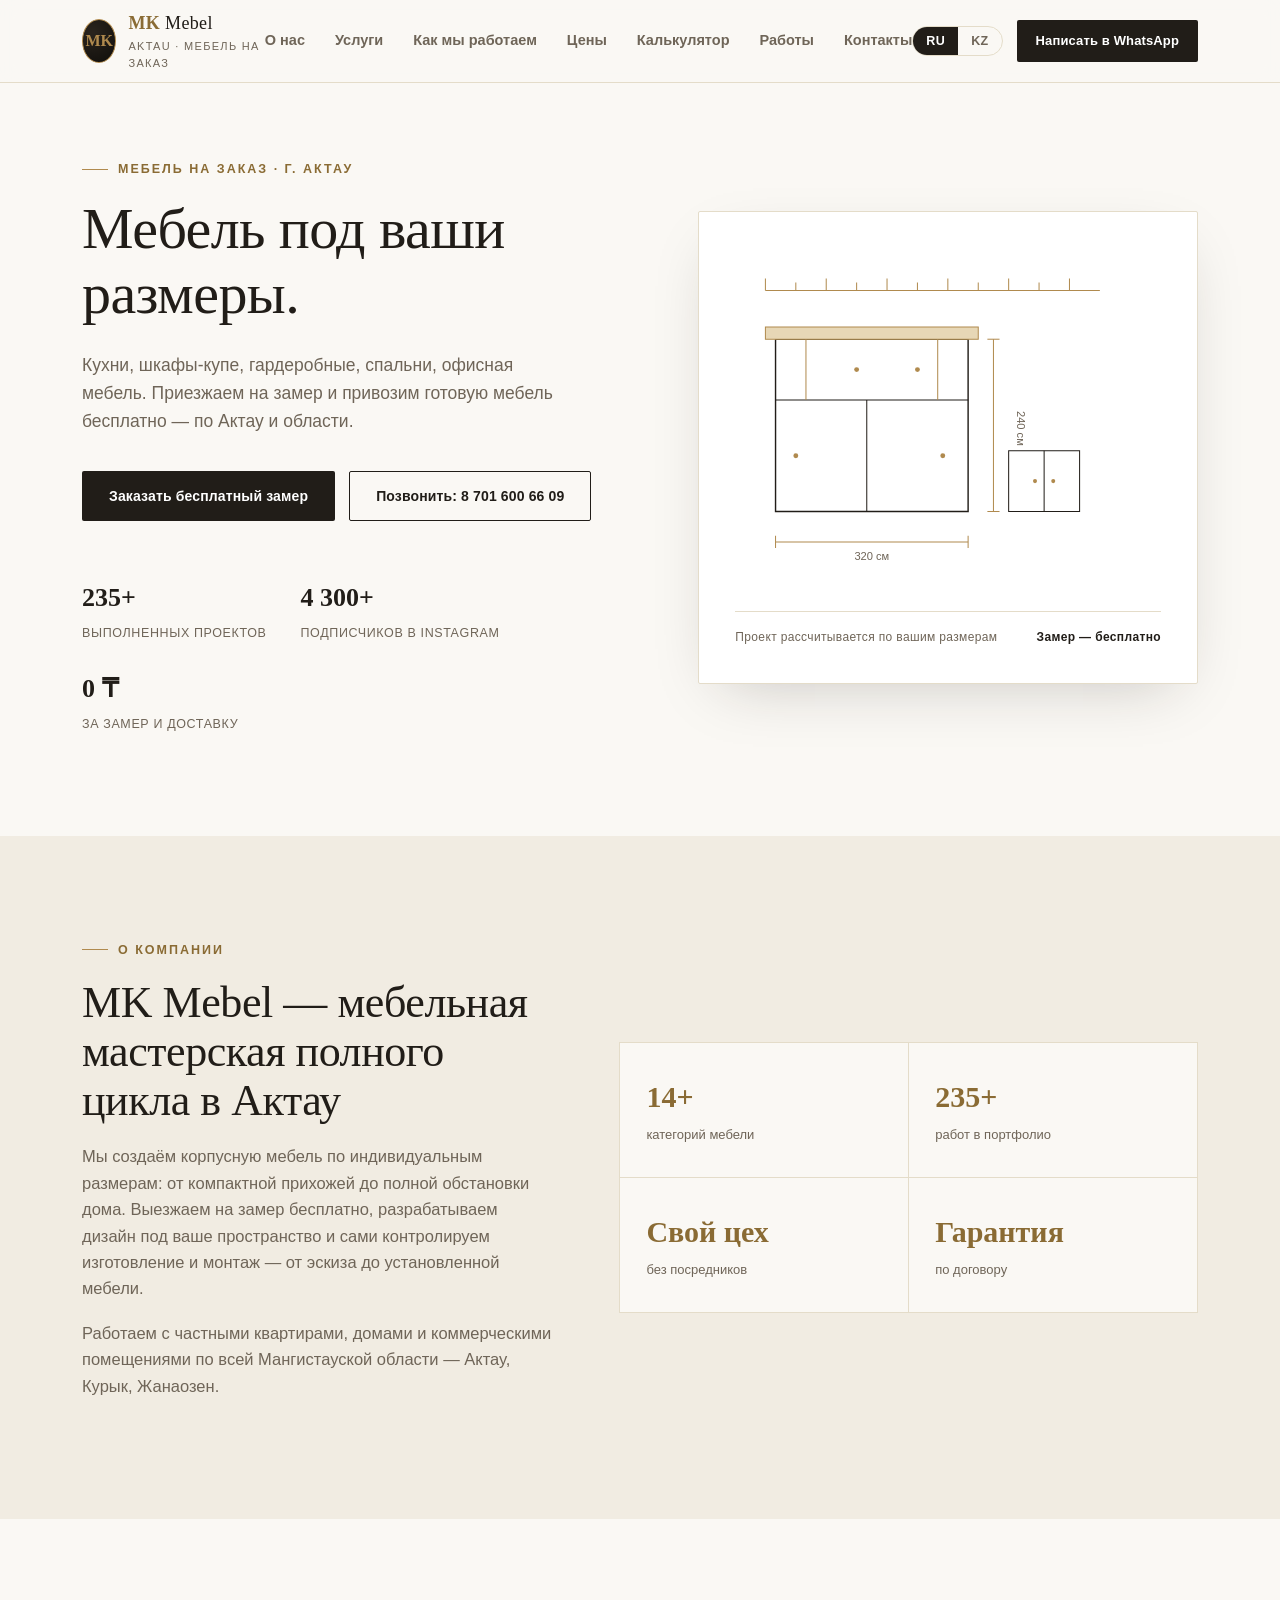
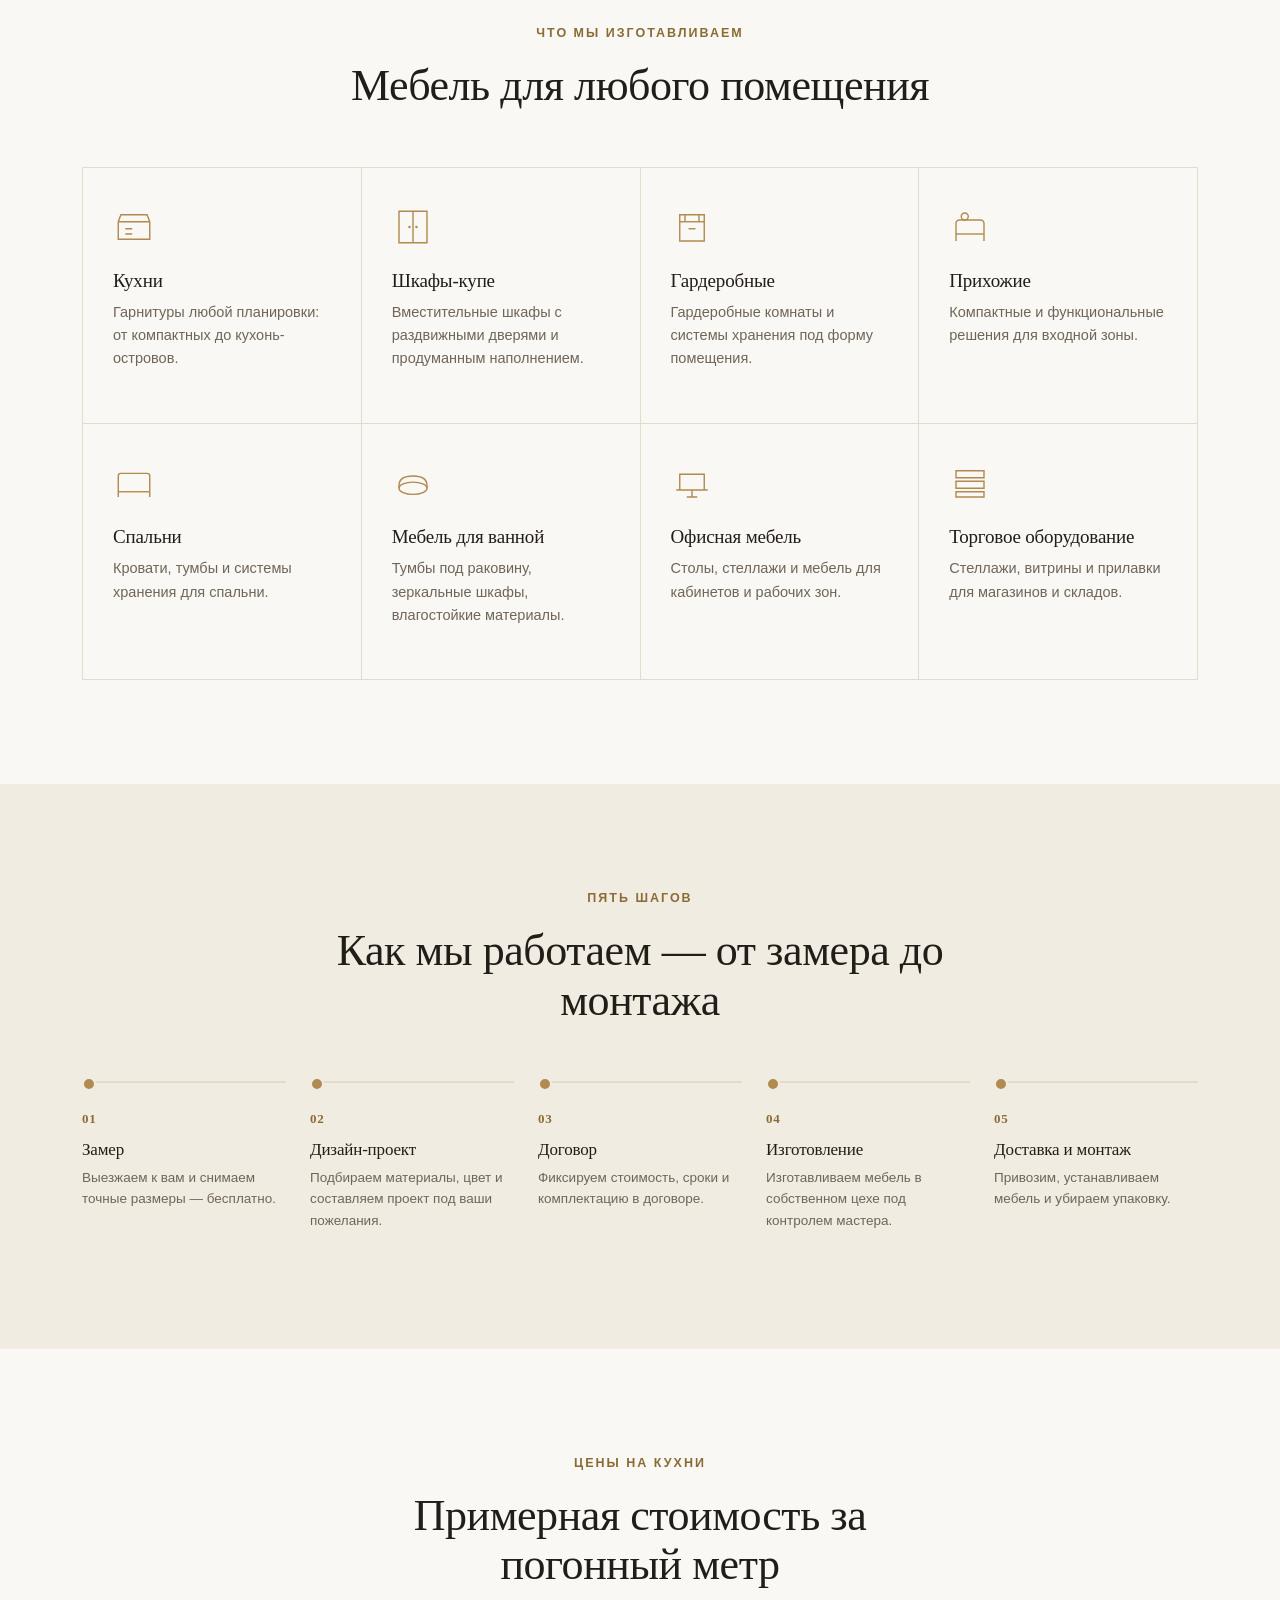
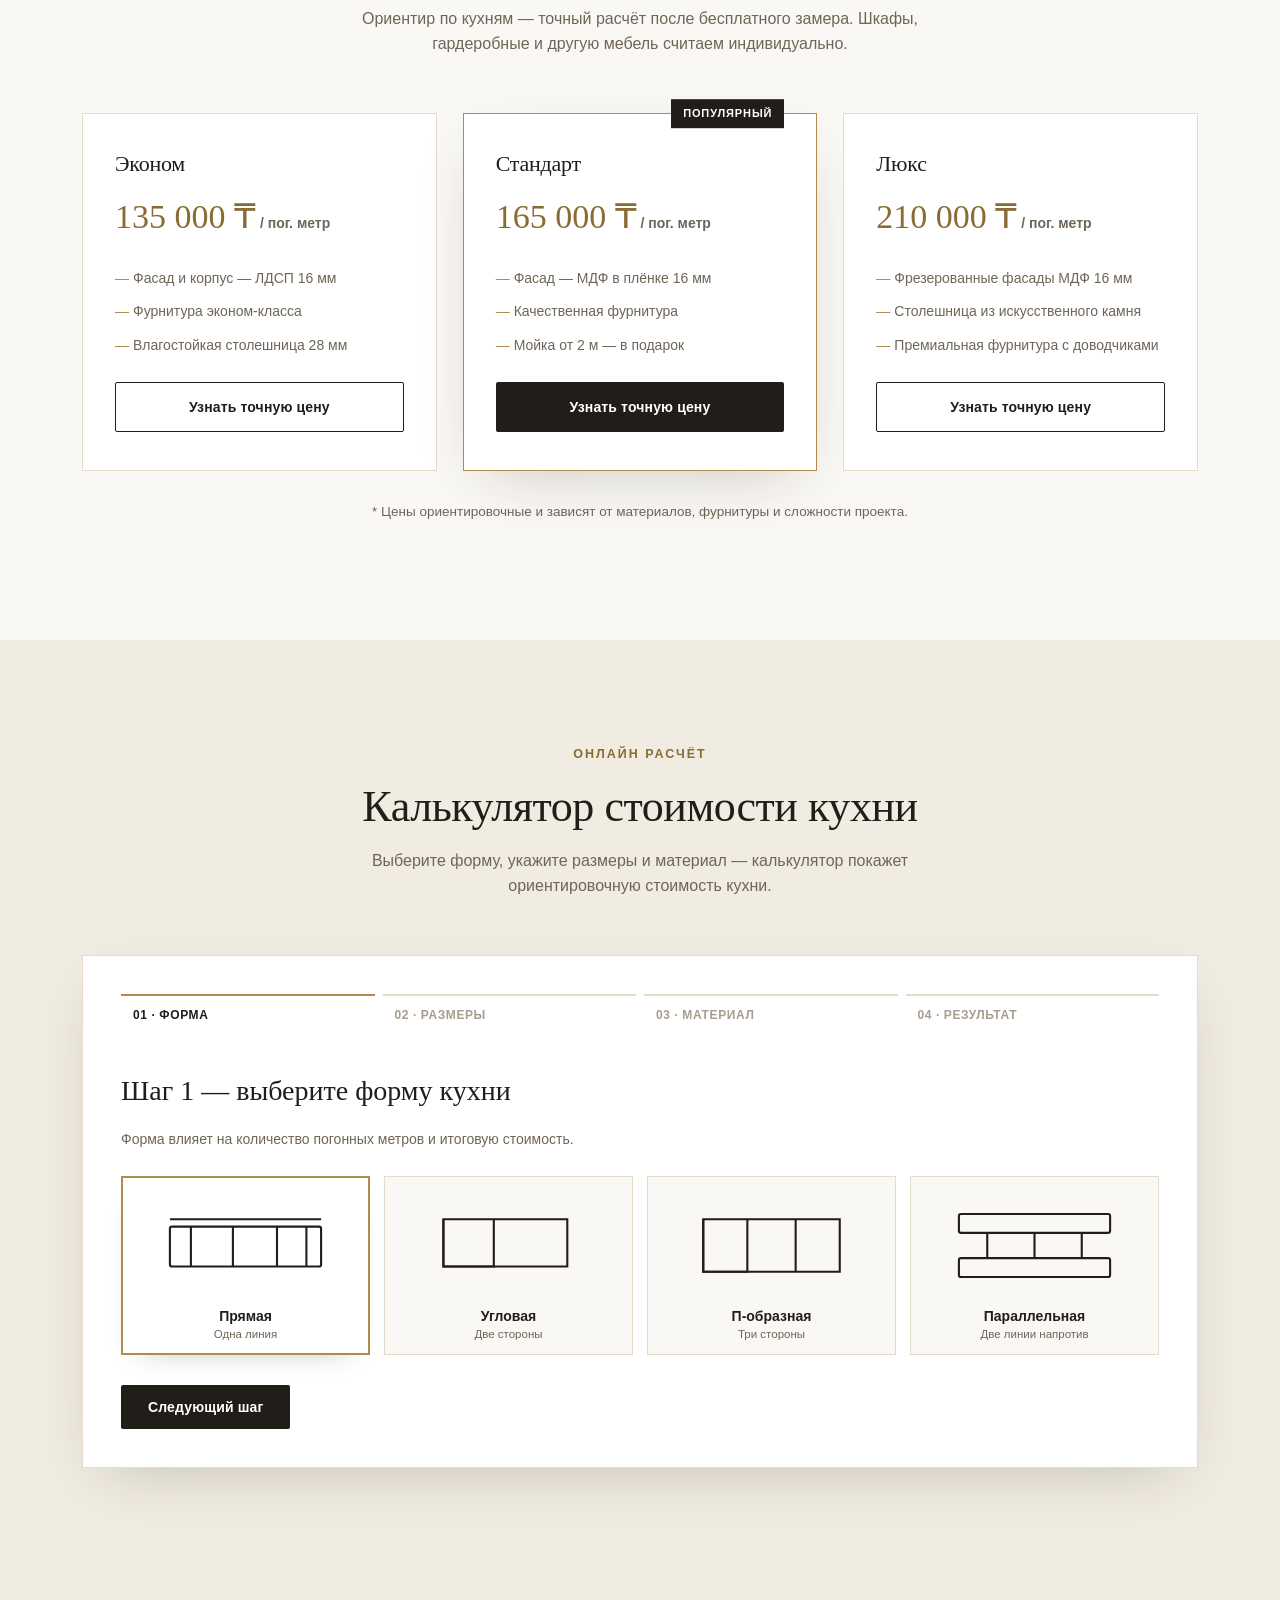
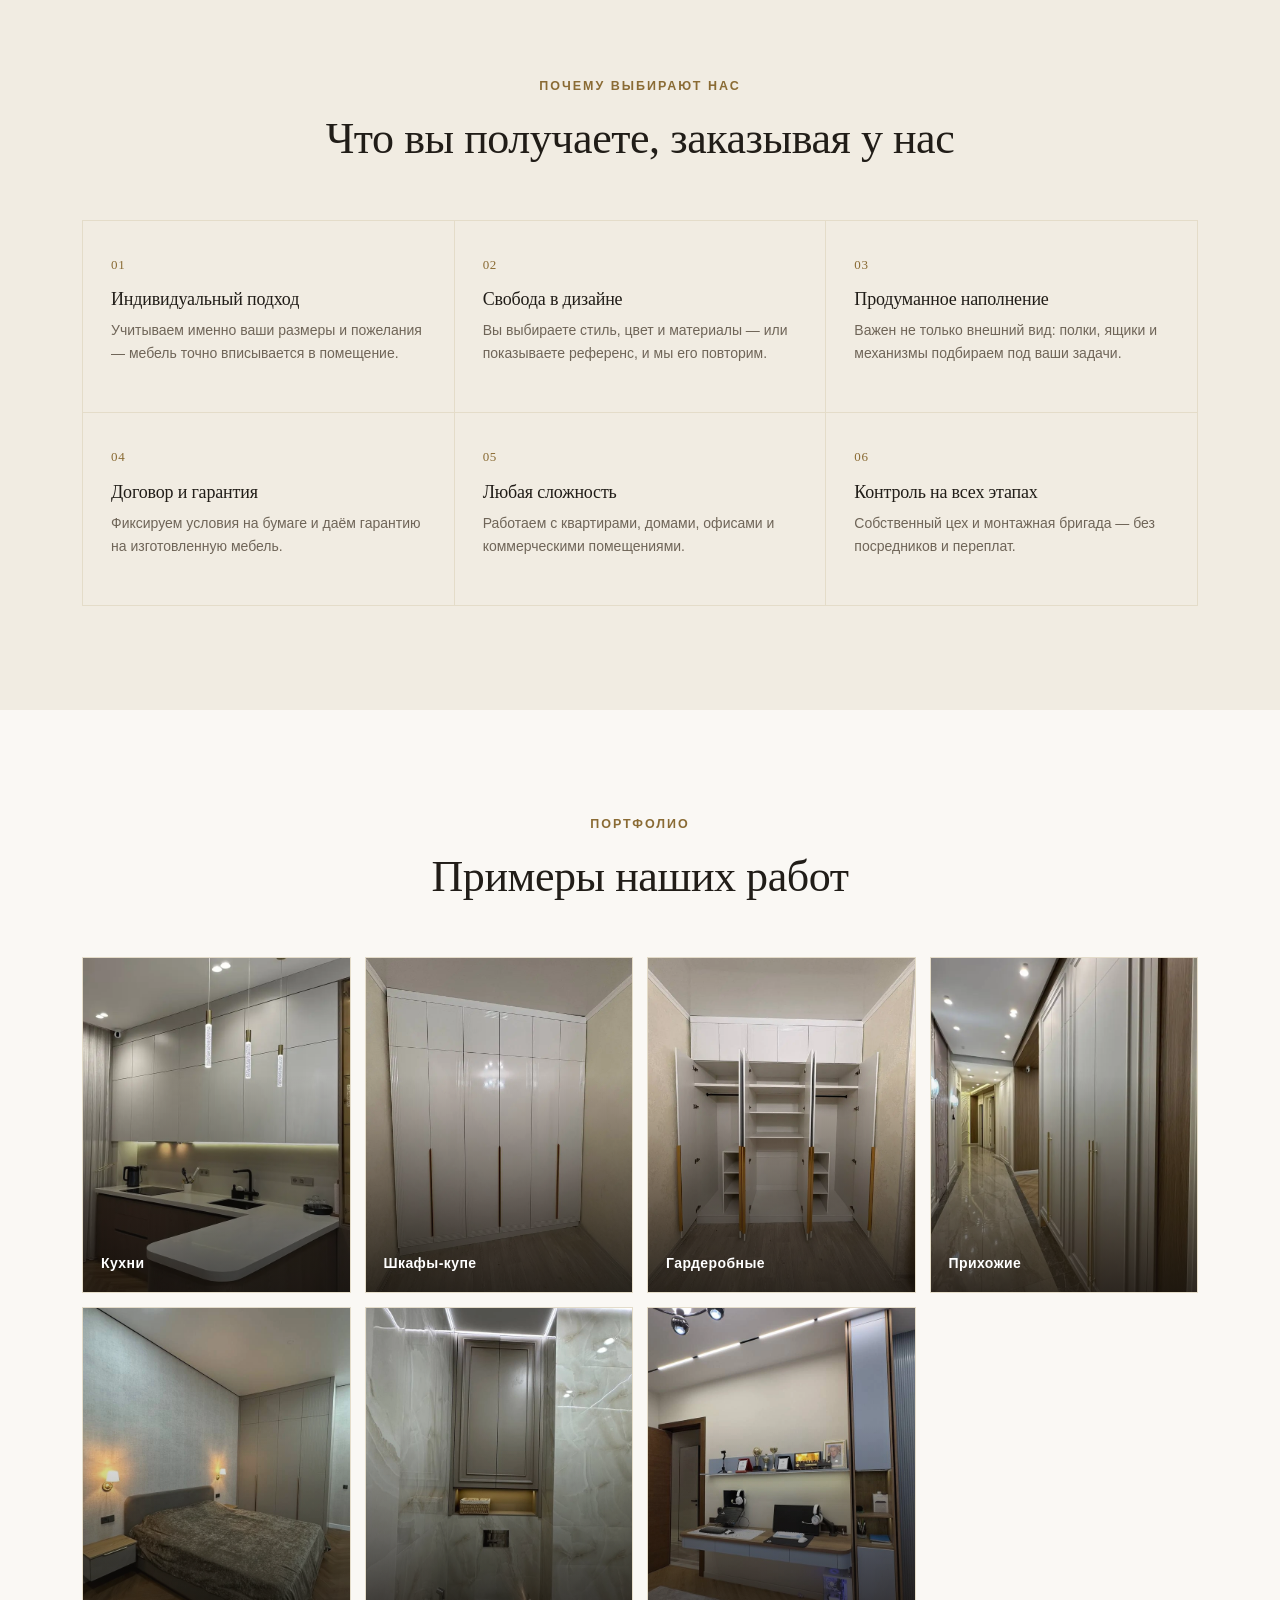
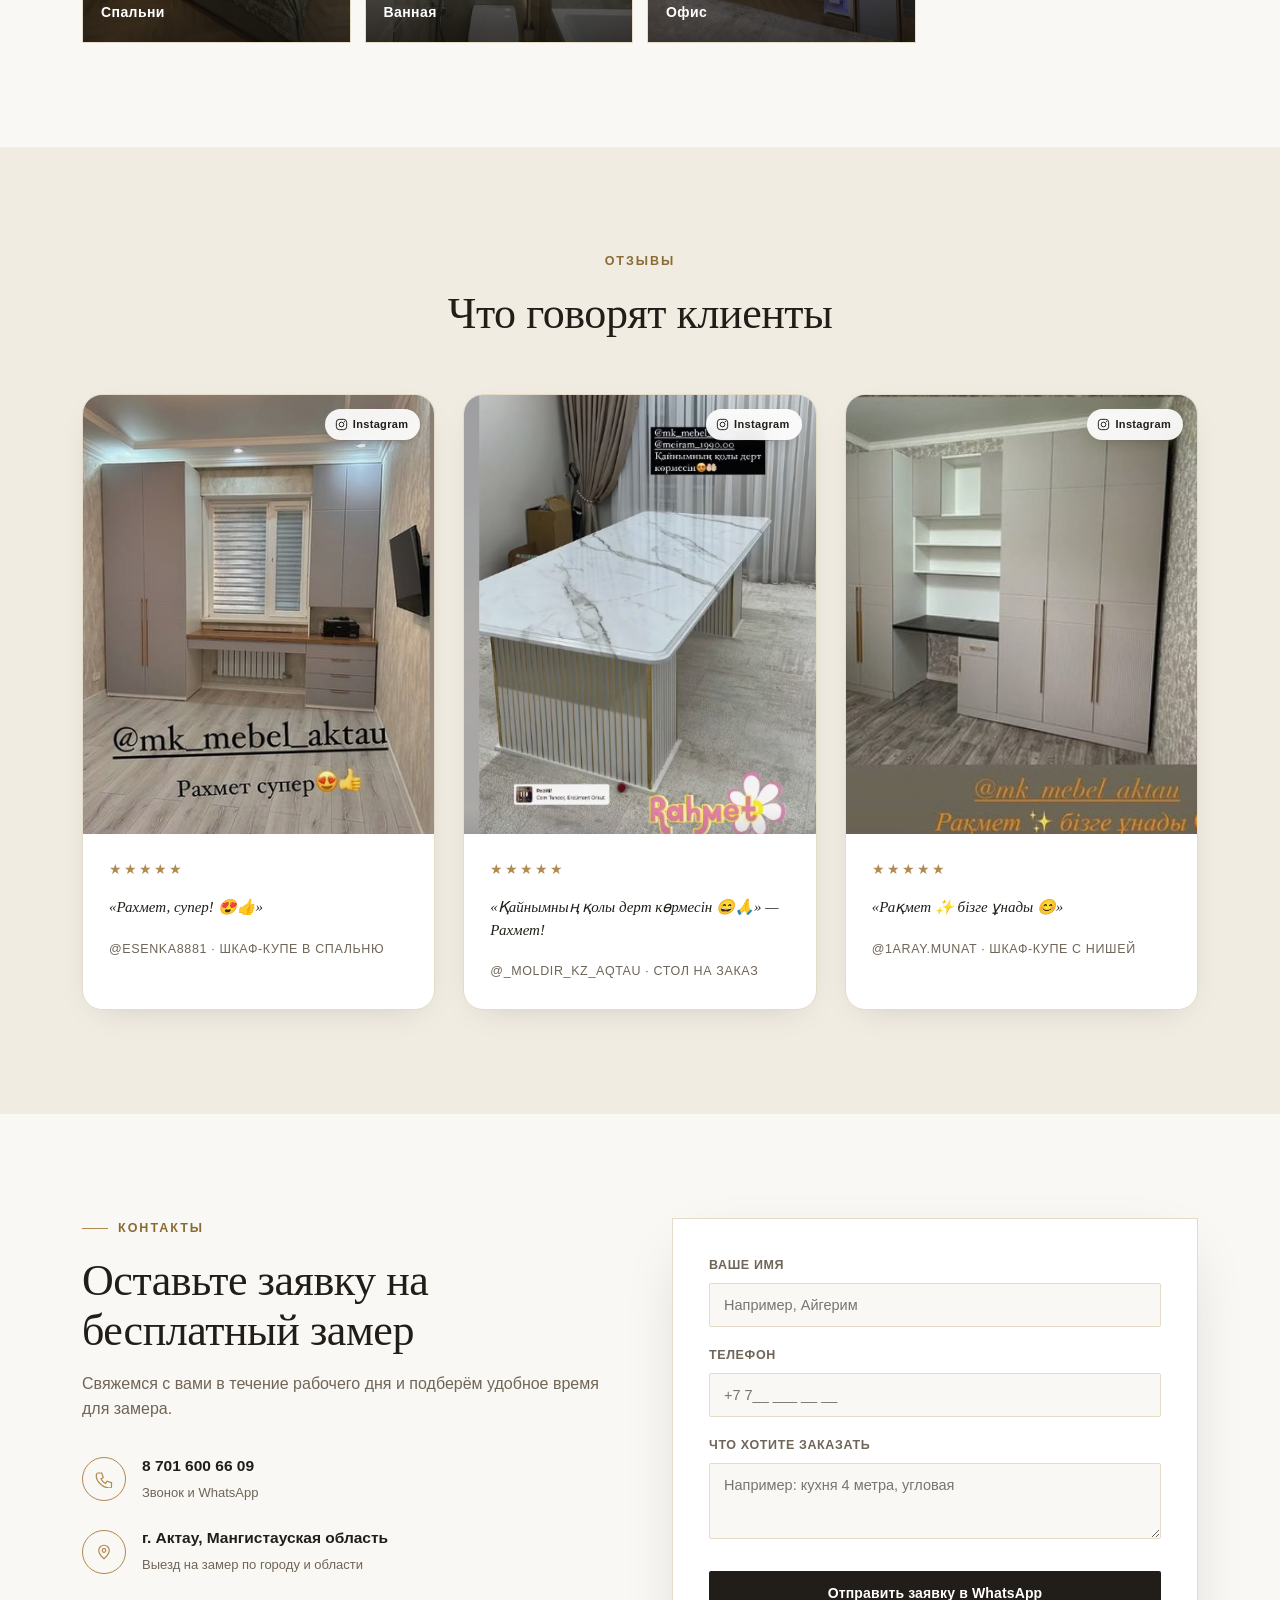
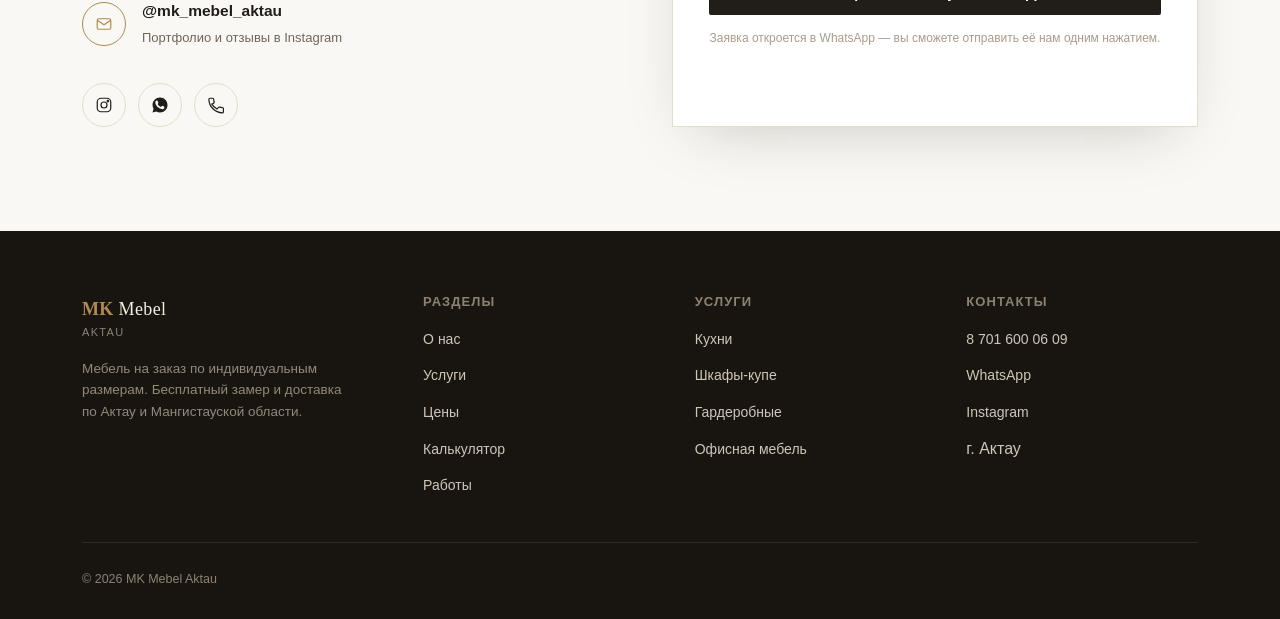
==== index.html @ 7a2aaf63 "Add files via upload" ====
<!DOCTYPE html>
<html lang="ru">

<head>
  <link rel="icon" type="image/png" href="images/pfp.png">
  <meta charset="UTF-8">
  <meta name="viewport" content="width=device-width, initial-scale=1.0">
  <meta http-equiv="X-UA-Compatible" content="IE=edge">
  <meta name="referrer" content="strict-origin-when-cross-origin">
  <meta http-equiv="Content-Security-Policy"
    content="default-src 'self'; script-src 'self' 'unsafe-inline'; style-src 'self' 'unsafe-inline' https://fonts.googleapis.com; font-src https://fonts.gstatic.com; img-src 'self' data:; connect-src 'self'; frame-ancestors 'none'; base-uri 'self'; form-action 'self'; object-src 'none'; upgrade-insecure-requests;">
  <meta http-equiv="X-Content-Type-Options" content="nosniff">
  <meta http-equiv="X-Frame-Options" content="DENY">
  <meta name="color-scheme" content="light only">
  <meta name="robots" content="index, follow">
  <title>MK Mebel Aktau — мебель на заказ в Актау</title>
  <meta name="description"
    content="MK Mebel Aktau — корпусная мебель на заказ по индивидуальным размерам. Кухни, шкафы-купе, гардеробные, мебель для спальни и офиса. Бесплатный замер и доставка по Актау.">
  <link rel="preconnect" href="https://fonts.googleapis.com">
  <link rel="preconnect" href="https://fonts.gstatic.com" crossorigin>
  <link
    href="https://fonts.googleapis.com/css2?family=Fraunces:ital,opsz,wght@0,9..144,300;0,9..144,400;0,9..144,500;0,9..144,600;1,9..144,400;1,9..144,500&family=Manrope:wght@400;500;600;700;800&display=swap"
    rel="stylesheet">
  <link rel="stylesheet" href="styles.css">
</head>

<body>

  <!-- ================= HEADER ================= -->
  <header>
    <div class="wrap nav">
      <a href="#top" class="brand">
        <div class="brand-mark">MK</div>
        <div>
          <div class="brand-name"><b>MK</b> Mebel</div>
          <div class="brand-sub i18n" data-ru="Аktau · мебель на заказ" data-kz="Ақтау · тапсырыс жиһаз">Аktau · мебель
            на заказ</div>
        </div>
      </a>
      <nav class="links">
        <a href="#about" class="i18n" data-ru="О нас" data-kz="Біз туралы">О нас</a>
        <a href="#services" class="i18n" data-ru="Услуги" data-kz="Қызметтер">Услуги</a>
        <a href="#process" class="i18n" data-ru="Как мы работаем" data-kz="Жұмыс тәртібі">Как мы работаем</a>
        <a href="#pricing" class="i18n" data-ru="Цены" data-kz="Бағалар">Цены</a>
        <a href="#calculator" class="i18n" data-ru="Калькулятор" data-kz="Калькулятор">Калькулятор</a>
        <a href="#portfolio" class="i18n" data-ru="Работы" data-kz="Жұмыстар">Работы</a>
        <a href="#contact" class="i18n" data-ru="Контакты" data-kz="Байланыс">Контакты</a>
      </nav>
      <div class="nav-right">
        <div class="lang-switch">
          <button data-lang="ru" class="active">RU</button>
          <button data-lang="kz">KZ</button>
        </div>
        <a class="btn btn-gold btn-sm" target="_blank" rel="noopener noreferrer"
          href="https://wa.me/77016006609?text=%D0%97%D0%B4%D1%80%D0%B0%D0%B2%D1%81%D1%82%D0%B2%D1%83%D0%B9%D1%82%D0%B5!%20%D0%A5%D0%BE%D1%87%D1%83%20%D0%B7%D0%B0%D0%BA%D0%B0%D0%B7%D0%B0%D1%82%D1%8C%20%D0%B7%D0%B0%D0%BC%D0%B5%D1%80%20%D0%BC%D0%B5%D0%B1%D0%B5%D0%BB%D0%B8.">
          <span class="i18n" data-ru="Написать в WhatsApp" data-kz="WhatsApp-қа жазу">Написать в WhatsApp</span>
        </a>
        <button class="burger" aria-label="menu"><span></span><span></span><span></span></button>
      </div>
    </div>
  </header>

  <div class="mobile-menu" id="mobileMenu">
    <div class="mobile-menu-top">
      <div class="brand">
        <div class="brand-mark">MK</div>
        <div class="brand-name"><b>MK</b> Mebel</div>
      </div>
      <button class="mobile-close" id="mobileClose" aria-label="close">&times;</button>
    </div>
    <nav class="mobile-links">
      <a href="#about" class="i18n" data-ru="О нас" data-kz="Біз туралы">О нас</a>
      <a href="#services" class="i18n" data-ru="Услуги" data-kz="Қызметтер">Услуги</a>
      <a href="#process" class="i18n" data-ru="Как мы работаем" data-kz="Жұмыс тәртібі">Как мы работаем</a>
      <a href="#pricing" class="i18n" data-ru="Цены" data-kz="Бағалар">Цены</a>
      <a href="#portfolio" class="i18n" data-ru="Работы" data-kz="Жұмыстар">Работы</a>
      <a href="#contact" class="i18n" data-ru="Контакты" data-kz="Байланыс">Контакты</a>
    </nav>
    <div class="mobile-menu-bottom">
      <div class="lang-switch">
        <button data-lang="ru" class="active">RU</button>
        <button data-lang="kz">KZ</button>
      </div>
      <div class="mobile-phone">8 701 600 06 09</div>
      <a class="btn btn-gold" target="_blank" rel="noopener noreferrer"
        href="https://wa.me/77016006609?text=%D0%97%D0%B4%D1%80%D0%B0%D0%B2%D1%81%D1%82%D0%B2%D1%83%D0%B9%D1%82%D0%B5!%20%D0%A5%D0%BE%D1%87%D1%83%20%D0%B7%D0%B0%D0%BA%D0%B0%D0%B7%D0%B0%D1%82%D1%8C%20%D0%B7%D0%B0%D0%BC%D0%B5%D1%80%20%D0%BC%D0%B5%D0%B1%D0%B5%D0%BB%D0%B8.">
        <span class="i18n" data-ru="Написать в WhatsApp" data-kz="WhatsApp-қа жазу">Написать в WhatsApp</span>
      </a>
      <a class="btn btn-outline" href="tel:+77016006609">
        <span class="i18n" data-ru="Позвонить" data-kz="Қоңырау шалу">Позвонить</span>
      </a>
    </div>
  </div>

  <!-- ================= HERO ================= -->
  <section class="hero" id="top">
    <div class="wrap">
      <div class="reveal">
        <div class="eyebrow i18n" data-ru="Мебель на заказ · г. Актау" data-kz="Тапсырыс бойынша жиһаз · Ақтау қ.">
          Мебель на заказ · г. Актау</div>
        <h1 class="i18n" data-ru="Мебель под ваши размеры." data-kz="Сіздің өлшеміңізге дәл сай жиһаз.">Мебель под ваши
          размеры.</h1>
        <p class="hero-sub i18n"
          data-ru="Кухни, шкафы-купе, гардеробные, спальни, офисная мебель. Приезжаем на замер и привозим готовую мебель бесплатно — по Актау и области."
          data-kz="Асханалар, купе шкафтар, гардеробтар, жатын бөлме, кеңсе жиһазы. Өлшеуге барамыз, дайын жиһазды тегін әкелеміз — Ақтау және облыс бойынша.">
          Кухни, шкафы-купе, гардеробные, спальни, офисная мебель. Приезжаем на замер и привозим готовую мебель
          бесплатно — по Актау и области.</p>
        <div class="hero-cta">
          <a class="btn btn-gold" target="_blank" rel="noopener noreferrer"
            href="https://wa.me/77016006609?text=%D0%97%D0%B4%D1%80%D0%B0%D0%B2%D1%81%D1%82%D0%B2%D1%83%D0%B9%D1%82%D0%B5!%20%D0%A5%D0%BE%D1%87%D1%83%20%D0%B7%D0%B0%D0%BA%D0%B0%D0%B7%D0%B0%D1%82%D1%8C%20%D0%B1%D0%B5%D1%81%D0%BF%D0%BB%D0%B0%D1%82%D0%BD%D1%8B%D0%B9%20%D0%B7%D0%B0%D0%BC%D0%B5%D1%80.">
            <span class="i18n" data-ru="Заказать бесплатный замер" data-kz="Тегін өлшеуге тапсырыс беру">Заказать
              бесплатный замер</span>
          </a>
          <a class="btn btn-outline" href="tel:+77016006609">
            <span class="i18n" data-ru="Позвонить: 8 701 600 66 09" data-kz="Қоңырау шалу: 8 701 600 66 09">Позвонить: 8
              701 600 66 09</span>
          </a>
        </div>
        <div class="trust-row">
          <div class="trust-item"><b>235+</b><span class="i18n" data-ru="выполненных проектов"
              data-kz="дайын жоба">выполненных проектов</span></div>
          <div class="trust-item"><b>4 300+</b><span class="i18n" data-ru="подписчиков в Instagram"
              data-kz="Instagram жазылушысы">подписчиков в Instagram</span></div>
          <div class="trust-item"><b>0 ₸</b><span class="i18n" data-ru="за замер и доставку"
              data-kz="өлшеу мен жеткізу үшін">за замер и доставку</span></div>
        </div>
      </div>

      <div class="hero-art reveal">
        <svg viewBox="0 0 420 340" xmlns="http://www.w3.org/2000/svg">
          <rect x="0" y="0" width="420" height="340" fill="none" />
          <!-- cabinet silhouette -->
          <path d="M40 260 L40 90 L230 90 L230 260 Z" fill="none" stroke="#211d18" stroke-width="1.4" />
          <path d="M40 150 L230 150" stroke="#211d18" stroke-width="1" />
          <path d="M130 150 L130 260" stroke="#211d18" stroke-width="1" />
          <path d="M70 90 L70 150" stroke="#b08a4e" stroke-width="1" />
          <path d="M200 90 L200 150" stroke="#b08a4e" stroke-width="1" />
          <circle cx="120" cy="120" r="2.4" fill="#b08a4e" />
          <circle cx="180" cy="120" r="2.4" fill="#b08a4e" />
          <circle cx="60" cy="205" r="2.4" fill="#b08a4e" />
          <circle cx="205" cy="205" r="2.4" fill="#b08a4e" />
          <!-- countertop -->
          <path d="M30 90 L240 90 L240 78 L30 78 Z" fill="#e7d7b6" stroke="#b08a4e" stroke-width="1" />
          <!-- dimension: width -->
          <line x1="40" y1="290" x2="230" y2="290" stroke="#b08a4e" stroke-width="1" />
          <line x1="40" y1="284" x2="40" y2="296" stroke="#b08a4e" stroke-width="1" />
          <line x1="230" y1="284" x2="230" y2="296" stroke="#b08a4e" stroke-width="1" />
          <text x="135" y="308" font-family="Manrope, sans-serif" font-size="11" fill="#6f6558" text-anchor="middle">320
            см</text>
          <!-- dimension: height -->
          <line x1="255" y1="90" x2="255" y2="260" stroke="#b08a4e" stroke-width="1" />
          <line x1="249" y1="90" x2="261" y2="90" stroke="#b08a4e" stroke-width="1" />
          <line x1="249" y1="260" x2="261" y2="260" stroke="#b08a4e" stroke-width="1" />
          <text x="278" y="178" font-family="Manrope, sans-serif" font-size="11" fill="#6f6558" text-anchor="middle"
            transform="rotate(90 278 178)">240 см</text>
          <!-- second module (wardrobe hint) -->
          <path d="M270 200 L270 260 L340 260 L340 200 Z" fill="none" stroke="#211d18" stroke-width="1" />
          <path d="M305 200 L305 260" stroke="#211d18" stroke-width="1" />
          <circle cx="296" cy="230" r="2" fill="#b08a4e" />
          <circle cx="314" cy="230" r="2" fill="#b08a4e" />
          <!-- ruler ticks decoration top -->
          <g stroke="#b08a4e" stroke-width="1">
            <line x1="30" y1="30" x2="30" y2="42" />
            <line x1="60" y1="34" x2="60" y2="42" />
            <line x1="90" y1="30" x2="90" y2="42" />
            <line x1="120" y1="34" x2="120" y2="42" />
            <line x1="150" y1="30" x2="150" y2="42" />
            <line x1="180" y1="34" x2="180" y2="42" />
            <line x1="210" y1="30" x2="210" y2="42" />
            <line x1="240" y1="34" x2="240" y2="42" />
            <line x1="270" y1="30" x2="270" y2="42" />
            <line x1="300" y1="34" x2="300" y2="42" />
            <line x1="330" y1="30" x2="330" y2="42" />
            <line x1="30" y1="42" x2="360" y2="42" />
          </g>
        </svg>
        <div class="hero-art-caption">
          <span class="i18n" data-ru="Проект рассчитывается по вашим размерам"
            data-kz="Жоба сіздің өлшеміңізге сай есептеледі">Проект рассчитывается по вашим размерам</span>
          <b class="i18n" data-ru="Замер — бесплатно" data-kz="Өлшеу — тегін">Замер — бесплатно</b>
        </div>
      </div>
    </div>
  </section>

  <!-- ================= ABOUT ================= -->
  <section id="about" class="soft">
    <div class="wrap about-grid">
      <div class="reveal">
        <div class="eyebrow i18n" data-ru="О компании" data-kz="Компания туралы">О компании</div>
        <h2 class="section-title i18n" data-ru="MK Mebel — мебельная мастерская полного цикла в Актау"
          data-kz="MK Mebel — Ақтаудағы толық циклді жиһаз шеберханасы">MK Mebel — мебельная мастерская полного цикла в
          Актау</h2>
        <div class="about-text">
          <p class="i18n"
            data-ru="Мы создаём корпусную мебель по индивидуальным размерам: от компактной прихожей до полной обстановки дома. Выезжаем на замер бесплатно, разрабатываем дизайн под ваше пространство и сами контролируем изготовление и монтаж — от эскиза до установленной мебели."
            data-kz="Біз жеке өлшем бойынша корпустық жиһаз жасаймыз: ықшам дәлізден бастап үйдің толық жиһаздалуына дейін. Тегін өлшеуге барамыз, кеңістігіңізге сай дизайн жасаймыз және дайындау мен орнатуды толық бақылаймыз — эскизден бастап орнатылған жиһазға дейін.">
            Мы создаём корпусную мебель по индивидуальным размерам: от компактной прихожей до полной обстановки дома.
            Выезжаем на замер бесплатно, разрабатываем дизайн под ваше пространство и сами контролируем изготовление и
            монтаж — от эскиза до установленной мебели.</p>
          <p class="i18n"
            data-ru="Работаем с частными квартирами, домами и коммерческими помещениями по всей Мангистауской области — Актау, Курык, Жанаозен."
            data-kz="Жеке пәтерлер, үйлер және коммерциялық үй-жайлармен Маңғыстау облысы бойынша жұмыс істейміз — Ақтау, Құрық, Жаңаөзен.">
            Работаем с частными квартирами, домами и коммерческими помещениями по всей Мангистауской области — Актау,
            Курык, Жанаозен.</p>
        </div>
      </div>
      <div class="about-figures reveal">
        <div class="about-figure">
          <b class="i18n" data-ru="14+" data-kz="14+">14+</b>
          <span class="i18n" data-ru="категорий мебели" data-kz="жиһаз санаты">категорий мебели</span>
        </div>
        <div class="about-figure">
          <b>235+</b>
          <span class="i18n" data-ru="работ в портфолио" data-kz="портфолиодағы жұмыс">работ в портфолио</span>
        </div>
        <div class="about-figure">
          <b class="i18n" data-ru="Свой цех" data-kz="Өз шеберхана">Свой цех</b>
          <span class="i18n" data-ru="без посредников" data-kz="делдалсыз">без посредников</span>
        </div>
        <div class="about-figure">
          <b class="i18n" data-ru="Гарантия" data-kz="Кепілдік">Гарантия</b>
          <span class="i18n" data-ru="по договору" data-kz="келісім-шарт бойынша">по договору</span>
        </div>
      </div>
    </div>
  </section>

  <!-- ================= SERVICES ================= -->
  <section id="services">
    <div class="wrap">
      <div class="section-head center reveal">
        <div class="eyebrow i18n" data-ru="Что мы изготавливаем" data-kz="Біз не дайындаймыз">Что мы изготавливаем</div>
        <h2 class="section-title i18n" data-ru="Мебель для любого помещения"
          data-kz="Кез келген бөлмеге арналған жиһаз">Мебель для любого помещения</h2>
      </div>

      <div class="services-grid reveal">
        <div class="service-card">
          <div class="service-icon"><svg viewBox="0 0 48 48" fill="none" stroke="#b08a4e" stroke-width="1.6">
              <path d="M6 18h36M6 18v20h36V18M6 18l3-8h30l3 8" />
              <path d="M14 26h8M14 32h8" />
            </svg></div>
          <h3 class="i18n" data-ru="Кухни" data-kz="Асханалар">Кухни</h3>
          <p class="i18n" data-ru="Гарнитуры любой планировки: от компактных до кухонь-островов."
            data-kz="Кез келген жоспарлы гарнитур: ықшамнан аралды асханаға дейін.">Гарнитуры любой планировки: от
            компактных до кухонь-островов.</p>
        </div>
        <div class="service-card">
          <div class="service-icon"><svg viewBox="0 0 48 48" fill="none" stroke="#b08a4e" stroke-width="1.6">
              <path d="M8 6h32v36H8z" />
              <path d="M24 6v36" />
              <circle cx="20" cy="24" r="1.4" fill="#b08a4e" stroke="none" />
              <circle cx="28" cy="24" r="1.4" fill="#b08a4e" stroke="none" />
            </svg></div>
          <h3 class="i18n" data-ru="Шкафы-купе" data-kz="Купе шкафтар">Шкафы-купе</h3>
          <p class="i18n" data-ru="Вместительные шкафы с раздвижными дверями и продуманным наполнением."
            data-kz="Сырғымалы есікті, ішкі толтырылымы ойластырылған сыйымды шкафтар.">Вместительные шкафы с
            раздвижными дверями и продуманным наполнением.</p>
        </div>
        <div class="service-card">
          <div class="service-icon"><svg viewBox="0 0 48 48" fill="none" stroke="#b08a4e" stroke-width="1.6">
              <path d="M10 10h28v30H10z" />
              <path d="M10 18h28" />
              <path d="M16 10v8M32 10v8" />
              <path d="M20 26h8" />
            </svg></div>
          <h3 class="i18n" data-ru="Гардеробные" data-kz="Гардеробтар">Гардеробные</h3>
          <p class="i18n" data-ru="Гардеробные комнаты и системы хранения под форму помещения."
            data-kz="Бөлменің пішініне сай гардеробтық бөлме мен сақтау жүйелері.">Гардеробные комнаты и системы
            хранения под форму помещения.</p>
        </div>
        <div class="service-card">
          <div class="service-icon"><svg viewBox="0 0 48 48" fill="none" stroke="#b08a4e" stroke-width="1.6">
              <path d="M8 40V20a4 4 0 0 1 4-4h24a4 4 0 0 1 4 4v20" />
              <path d="M8 32h32" />
              <circle cx="18" cy="12" r="4" />
            </svg></div>
          <h3 class="i18n" data-ru="Прихожие" data-kz="Дәліздер">Прихожие</h3>
          <p class="i18n" data-ru="Компактные и функциональные решения для входной зоны."
            data-kz="Кіреберіс аймағына ықшам әрі функционалды шешімдер.">Компактные и функциональные решения для
            входной зоны.</p>
        </div>
        <div class="service-card">
          <div class="service-icon"><svg viewBox="0 0 48 48" fill="none" stroke="#b08a4e" stroke-width="1.6">
              <path d="M6 34V16a3 3 0 0 1 3-3h30a3 3 0 0 1 3 3v18" />
              <path d="M6 34h36" />
              <path d="M6 40v-6M42 40v-6" />
            </svg></div>
          <h3 class="i18n" data-ru="Спальни" data-kz="Жатын бөлме">Спальни</h3>
          <p class="i18n" data-ru="Кровати, тумбы и системы хранения для спальни."
            data-kz="Жатын бөлмеге арналған кереует, тумба және сақтау жүйелері.">Кровати, тумбы и системы хранения для
            спальни.</p>
        </div>
        <div class="service-card">
          <div class="service-icon"><svg viewBox="0 0 48 48" fill="none" stroke="#b08a4e" stroke-width="1.6">
              <ellipse cx="24" cy="30" rx="16" ry="7" />
              <path d="M8 30v-3c0-6 4-11 16-11s16 5 16 11v3" />
            </svg></div>
          <h3 class="i18n" data-ru="Мебель для ванной" data-kz="Ваннаға арналған жиһаз">Мебель для ванной</h3>
          <p class="i18n" data-ru="Тумбы под раковину, зеркальные шкафы, влагостойкие материалы."
            data-kz="Раковинаға арналған тумба, айналы шкаф, ылғалға төзімді материалдар.">Тумбы под раковину,
            зеркальные шкафы, влагостойкие материалы.</p>
        </div>
        <div class="service-card">
          <div class="service-icon"><svg viewBox="0 0 48 48" fill="none" stroke="#b08a4e" stroke-width="1.6">
              <path d="M6 32h36M10 32V14h28v18" />
              <path d="M18 40h12M24 32v8" />
            </svg></div>
          <h3 class="i18n" data-ru="Офисная мебель" data-kz="Кеңсе жиһазы">Офисная мебель</h3>
          <p class="i18n" data-ru="Столы, стеллажи и мебель для кабинетов и рабочих зон."
            data-kz="Кабинеттер мен жұмыс аймақтарына арналған үстел, стеллаж, жиһаз.">Столы, стеллажи и мебель для
            кабинетов и рабочих зон.</p>
        </div>
        <div class="service-card">
          <div class="service-icon"><svg viewBox="0 0 48 48" fill="none" stroke="#b08a4e" stroke-width="1.6">
              <path d="M8 10h32v8H8zM8 22h32v8H8zM8 34h32v6H8z" />
            </svg></div>
          <h3 class="i18n" data-ru="Торговое оборудование" data-kz="Сауда жабдығы">Торговое оборудование</h3>
          <p class="i18n" data-ru="Стеллажи, витрины и прилавки для магазинов и складов."
            data-kz="Дүкендер мен қоймаларға арналған стеллаж, витрина, сөре.">Стеллажи, витрины и прилавки для
            магазинов и складов.</p>
        </div>
      </div>
    </div>
  </section>

  <!-- ================= PROCESS ================= -->
  <section id="process" class="soft">
    <div class="wrap">
      <div class="section-head center reveal">
        <div class="eyebrow i18n" data-ru="Пять шагов" data-kz="Бес қадам">Пять шагов</div>
        <h2 class="section-title i18n" data-ru="Как мы работаем — от замера до монтажа"
          data-kz="Біз қалай жұмыс істейміз — өлшеуден орнатуға дейін">Как мы работаем — от замера до монтажа</h2>
      </div>
      <div class="process-line reveal">
        <div class="process-step">
          <div class="num">01</div>
          <h4 class="i18n" data-ru="Замер" data-kz="Өлшеу">Замер</h4>
          <p class="i18n" data-ru="Выезжаем к вам и снимаем точные размеры — бесплатно."
            data-kz="Сізге барып, нақты өлшемдерді тегін аламыз.">Выезжаем к вам и снимаем точные размеры — бесплатно.
          </p>
        </div>
        <div class="process-step">
          <div class="num">02</div>
          <h4 class="i18n" data-ru="Дизайн-проект" data-kz="Дизайн-жоба">Дизайн-проект</h4>
          <p class="i18n" data-ru="Подбираем материалы, цвет и составляем проект под ваши пожелания."
            data-kz="Материал, түсті таңдаймыз және тілегіңізге сай жоба жасаймыз.">Подбираем материалы, цвет и
            составляем проект под ваши пожелания.</p>
        </div>
        <div class="process-step">
          <div class="num">03</div>
          <h4 class="i18n" data-ru="Договор" data-kz="Келісім-шарт">Договор</h4>
          <p class="i18n" data-ru="Фиксируем стоимость, сроки и комплектацию в договоре."
            data-kz="Құны, мерзімі және жинақталуын келісім-шартта бекітеміз.">Фиксируем стоимость, сроки и комплектацию
            в договоре.</p>
        </div>
        <div class="process-step">
          <div class="num">04</div>
          <h4 class="i18n" data-ru="Изготовление" data-kz="Дайындау">Изготовление</h4>
          <p class="i18n" data-ru="Изготавливаем мебель в собственном цехе под контролем мастера."
            data-kz="Жиһазды өз шеберханамызда, шебердің бақылауымен дайындаймыз.">Изготавливаем мебель в собственном
            цехе под контролем мастера.</p>
        </div>
        <div class="process-step">
          <div class="num">05</div>
          <h4 class="i18n" data-ru="Доставка и монтаж" data-kz="Жеткізу және орнату">Доставка и монтаж</h4>
          <p class="i18n" data-ru="Привозим, устанавливаем мебель и убираем упаковку."
            data-kz="Жиһазды әкеліп орнатамыз, қаптаманы алып кетеміз.">Привозим, устанавливаем мебель и убираем
            упаковку.</p>
        </div>
      </div>
    </div>
  </section>

  <!-- ================= PRICING ================= -->
  <section id="pricing">
    <div class="wrap">
      <div class="section-head center reveal" style="margin-left:auto;margin-right:auto;">
        <div class="eyebrow i18n" data-ru="Цены на кухни" data-kz="Асхана бағалары">Цены на кухни</div>
        <h2 class="section-title i18n" data-ru="Примерная стоимость за погонный метр"
          data-kz="Жолақ метр үшін болжамды құн">Примерная стоимость за погонный метр</h2>
        <p class="section-sub i18n"
          data-ru="Ориентир по кухням — точный расчёт после бесплатного замера. Шкафы, гардеробные и другую мебель считаем индивидуально."
          data-kz="Асханалар бойынша бағдар — нақты есеп тегін өлшеуден кейін жасалады. Шкаф, гардероб және басқа жиһазды жеке есептейміз.">
          Ориентир по кухням — точный расчёт после бесплатного замера. Шкафы, гардеробные и другую мебель считаем
          индивидуально.</p>
      </div>

      <div class="price-grid reveal">
        <div class="price-card">
          <h3 class="i18n" data-ru="Эконом" data-kz="Эконом">Эконом</h3>
          <div class="price-value">135 000 ₸<span class="i18n" data-ru=" / пог. метр" data-kz=" / жол. метр"> / пог.
              метр</span></div>
          <ul class="price-list">
            <li class="i18n" data-ru="Фасад и корпус — ЛДСП 16 мм" data-kz="Фасад пен корпус — ЛДСП 16 мм">Фасад и
              корпус — ЛДСП 16 мм</li>
            <li class="i18n" data-ru="Фурнитура эконом-класса" data-kz="Эконом-класс фурнитурасы">Фурнитура
              эконом-класса</li>
            <li class="i18n" data-ru="Влагостойкая столешница 28 мм" data-kz="Ылғалға төзімді астауша 28 мм">
              Влагостойкая столешница 28 мм</li>
          </ul>
          <a class="btn btn-outline" target="_blank" rel="noopener noreferrer"
            href="https://wa.me/77016006609?text=%D0%A5%D0%BE%D1%87%D1%83%20%D1%83%D0%B7%D0%BD%D0%B0%D1%82%D1%8C%20%D1%86%D0%B5%D0%BD%D1%83%20%D0%BD%D0%B0%20%D0%BA%D1%83%D1%85%D0%BD%D1%8E%20%D0%AD%D0%BA%D0%BE%D0%BD%D0%BE%D0%BC.">
            <span class="i18n" data-ru="Узнать точную цену" data-kz="Нақты бағаны білу">Узнать точную цену</span>
          </a>
        </div>

        <div class="price-card featured">
          <div class="price-tag i18n" data-ru="Популярный" data-kz="Танымал">Популярный</div>
          <h3 class="i18n" data-ru="Стандарт" data-kz="Стандарт">Стандарт</h3>
          <div class="price-value">165 000 ₸<span class="i18n" data-ru=" / пог. метр" data-kz=" / жол. метр"> / пог.
              метр</span></div>
          <ul class="price-list">
            <li class="i18n" data-ru="Фасад — МДФ в плёнке 16 мм" data-kz="Фасад — пленкалы МДФ 16 мм">Фасад — МДФ в
              плёнке 16 мм</li>
            <li class="i18n" data-ru="Качественная фурнитура" data-kz="Сапалы фурнитура">Качественная фурнитура</li>
            <li class="i18n" data-ru="Мойка от 2 м — в подарок" data-kz="2 м-ден асса — мойка сыйлыққа">Мойка от 2 м — в
              подарок</li>
          </ul>
          <a class="btn btn-gold" target="_blank" rel="noopener noreferrer"
            href="https://wa.me/77016006609?text=%D0%A5%D0%BE%D1%87%D1%83%20%D1%83%D0%B7%D0%BD%D0%B0%D1%82%D1%8C%20%D1%86%D0%B5%D0%BD%D1%83%20%D0%BD%D0%B0%20%D0%BA%D1%83%D1%85%D0%BD%D1%8E%20%D0%A1%D1%82%D0%B0%D0%BD%D0%B4%D0%B0%D1%80%D1%82.">
            <span class="i18n" data-ru="Узнать точную цену" data-kz="Нақты бағаны білу">Узнать точную цену</span>
          </a>
        </div>

        <div class="price-card">
          <h3 class="i18n" data-ru="Люкс" data-kz="Люкс">Люкс</h3>
          <div class="price-value">210 000 ₸<span class="i18n" data-ru=" / пог. метр" data-kz=" / жол. метр"> / пог.
              метр</span></div>
          <ul class="price-list">
            <li class="i18n" data-ru="Фрезерованные фасады МДФ 16 мм" data-kz="Фрезерленген МДФ фасад 16 мм">
              Фрезерованные фасады МДФ 16 мм</li>
            <li class="i18n" data-ru="Столешница из искусственного камня" data-kz="Жасанды тас астауша">Столешница из
              искусственного камня</li>
            <li class="i18n" data-ru="Премиальная фурнитура с доводчиками" data-kz="Демпферлі премиум фурнитура">
              Премиальная фурнитура с доводчиками</li>
          </ul>
          <a class="btn btn-outline" target="_blank" rel="noopener noreferrer"
            href="https://wa.me/77016006609?text=%D0%A5%D0%BE%D1%87%D1%83%20%D1%83%D0%B7%D0%BD%D0%B0%D1%82%D1%8C%20%D1%86%D0%B5%D0%BD%D1%83%20%D0%BD%D0%B0%20%D0%BA%D1%83%D1%85%D0%BD%D1%8E%20%D0%9B%D1%8E%D0%BA%D1%81.">
            <span class="i18n" data-ru="Узнать точную цену" data-kz="Нақты бағаны білу">Узнать точную цену</span>
          </a>
        </div>
      </div>
      <p class="price-note i18n"
        data-ru="* Цены ориентировочные и зависят от материалов, фурнитуры и сложности проекта."
        data-kz="* Бағалар болжамды және материалға, фурнитураға, жобаның күрделілігіне байланысты.">* Цены
        ориентировочные и зависят от материалов, фурнитуры и сложности проекта.</p>
    </div>
  </section>

  <!-- ================= KITCHEN COST CALCULATOR ================= -->
  <section id="calculator" class="calc-section">
    <div class="wrap">
      <div class="section-head center reveal">
        <div class="eyebrow i18n" data-ru="Онлайн расчёт" data-kz="Онлайн есеп">Онлайн расчёт</div>
        <h2 class="section-title i18n" data-ru="Калькулятор стоимости кухни" data-kz="Асхана құнын есептеу">Калькулятор
          стоимости кухни</h2>
        <p class="section-sub i18n"
          data-ru="Выберите форму, укажите размеры и материал — калькулятор покажет ориентировочную стоимость кухни."
          data-kz="Пішінді таңдап, өлшемдер мен материалды көрсетіңіз — калькулятор асхананың болжамды құнын көрсетеді.">
          Выберите форму, укажите размеры и материал — калькулятор покажет ориентировочную стоимость кухни.</p>
      </div>

      <div class="calc-shell reveal" id="kitchenCalculator">
        <div class="calc-progress" aria-label="Этапы калькулятора">
          <div class="calc-progress-step active" data-calc-progress="1">01 · <span class="i18n" data-ru="Форма"
              data-kz="Пішін">Форма</span></div>
          <div class="calc-progress-step" data-calc-progress="2">02 · <span class="i18n" data-ru="Размеры"
              data-kz="Өлшемдер">Размеры</span></div>
          <div class="calc-progress-step" data-calc-progress="3">03 · <span class="i18n" data-ru="Материал"
              data-kz="Материал">Материал</span></div>
          <div class="calc-progress-step" data-calc-progress="4">04 · <span class="i18n" data-ru="Результат"
              data-kz="Нәтиже">Результат</span></div>
        </div>

        <div class="calc-step active" data-calc-step="1">
          <div class="calc-step-title i18n" data-ru="Шаг 1 — выберите форму кухни"
            data-kz="1-қадам — асхана пішінін таңдаңыз">Шаг 1 — выберите форму кухни</div>
          <p class="calc-step-sub i18n" data-ru="Форма влияет на количество погонных метров и итоговую стоимость."
            data-kz="Пішін погондық метр санына және соңғы құнға әсер етеді.">Форма влияет на количество погонных метров
            и итоговую стоимость.</p>
          <div class="calc-shapes">
            <button type="button" class="calc-shape selected" data-shape="straight">
              <svg viewBox="0 0 180 100" fill="none" stroke="currentColor" stroke-width="2">
                <rect x="18" y="32" width="144" height="38" rx="2" />
                <path d="M18 25h144M38 32v38M78 32v38M120 32v38M148 32v38" />
              </svg>
              <span class="calc-shape-name i18n" data-ru="Прямая" data-kz="Түзу">Прямая</span>
              <span class="calc-shape-desc i18n" data-ru="Одна линия" data-kz="Бір сызық">Одна линия</span>
            </button>
            <button type="button" class="calc-shape" data-shape="corner">
              <svg viewBox="0 0 180 100" fill="none" stroke="currentColor" stroke-width="2">
                <path d="M28 25h118v45H28z" />
                <path d="M28 25v45h48V25M76 25v45" />
              </svg>
              <span class="calc-shape-name i18n" data-ru="Угловая" data-kz="Бұрыштық">Угловая</span>
              <span class="calc-shape-desc i18n" data-ru="Две стороны" data-kz="Екі жақ">Две стороны</span>
            </button>
            <button type="button" class="calc-shape" data-shape="p">
              <svg viewBox="0 0 180 100" fill="none" stroke="currentColor" stroke-width="2">
                <path d="M25 25h130v50H25z" />
                <path d="M25 25v50h42V25M113 25v50" />
              </svg>
              <span class="calc-shape-name i18n" data-ru="П-образная" data-kz="П-тәрізді">П-образная</span>
              <span class="calc-shape-desc i18n" data-ru="Три стороны" data-kz="Үш жақ">Три стороны</span>
            </button>
            <button type="button" class="calc-shape" data-shape="parallel">
              <svg viewBox="0 0 180 100" fill="none" stroke="currentColor" stroke-width="2">
                <rect x="18" y="20" width="144" height="18" rx="2" />
                <rect x="18" y="62" width="144" height="18" rx="2" />
                <path d="M45 38v24M90 38v24M135 38v24" />
              </svg>
              <span class="calc-shape-name i18n" data-ru="Параллельная" data-kz="Параллель">Параллельная</span>
              <span class="calc-shape-desc i18n" data-ru="Две линии напротив" data-kz="Қарама-қарсы екі сызық">Две линии
                напротив</span>
            </button>
          </div>
          <div class="calc-nav">
            <button type="button" class="btn btn-gold" data-calc-next="1"><span class="i18n" data-ru="Следующий шаг"
                data-kz="Келесі қадам">Следующий шаг</span></button>
          </div>
        </div>

        <div class="calc-step" data-calc-step="2">
          <div class="calc-step-title i18n" data-ru="Шаг 2 — укажите размеры кухни"
            data-kz="2-қадам — асхана өлшемдерін көрсетіңіз">Шаг 2 — укажите размеры кухни</div>
          <p class="calc-step-sub i18n"
            data-ru="Укажите длину каждой стороны в метрах. Для прямой кухни достаточно одного размера."
            data-kz="Әр жақтың ұзындығын метрмен көрсетіңіз. Түзу асханаға бір өлшем жеткілікті.">Укажите длину каждой
            стороны в метрах. Для прямой кухни достаточно одного размера.</p>
          <div class="calc-fields">
            <div class="calc-field"><label for="calcA">A · <span class="i18n" data-ru="метров"
                  data-kz="метр">метров</span></label><input id="calcA" type="number" min="0.5" max="10" step="0.1"
                value="3.2" inputmode="decimal"></div>
            <div class="calc-field" id="calcBWrap"><label for="calcB">B · <span class="i18n" data-ru="метров"
                  data-kz="метр">метров</span></label><input id="calcB" type="number" min="0.5" max="10" step="0.1"
                value="2.0" inputmode="decimal"></div>
            <div class="calc-field" id="calcCWrap"><label for="calcC">C · <span class="i18n" data-ru="метров"
                  data-kz="метр">метров</span></label><input id="calcC" type="number" min="0.5" max="10" step="0.1"
                value="1.6" inputmode="decimal"></div>
          </div>
          <div class="calc-hint" id="calcDimensionHint"></div>
          <div class="calc-error" id="calcDimensionError" aria-live="polite"></div>
          <div class="calc-nav">
            <button type="button" class="btn btn-outline" data-calc-prev="2"><span class="i18n" data-ru="Предыдущий шаг"
                data-kz="Алдыңғы қадам">Предыдущий шаг</span></button>
            <button type="button" class="btn btn-gold" data-calc-next="2"><span class="i18n" data-ru="Следующий шаг"
                data-kz="Келесі қадам">Следующий шаг</span></button>
          </div>
        </div>

        <div class="calc-step" data-calc-step="3">
          <div class="calc-step-title i18n" data-ru="Шаг 3 — выберите материал кухни"
            data-kz="3-қадам — асхана материалын таңдаңыз">Шаг 3 — выберите материал кухни</div>
          <p class="calc-step-sub i18n"
            data-ru="Стоимость указана ориентировочно за погонный метр и основана на ценах вашего сайта."
            data-kz="Құны бір погондық метрге болжамды түрде көрсетілген және сайттағы бағаларға негізделген.">Стоимость
            указана ориентировочно за погонный метр и основана на ценах вашего сайта.</p>
          <div class="calc-materials">
            <button type="button" class="calc-material" data-material="economy" data-price="135000">
              <b class="i18n" data-ru="Эконом" data-kz="Эконом">Эконом</b>
              <strong>135 000 ₸ / <span class="i18n" data-ru="м" data-kz="м">м</span></strong>
              <span class="i18n" data-ru="ЛДСП, экономичная фурнитура, влагостойкая столешница."
                data-kz="ЛДСП, эконом фурнитурасы, ылғалға төзімді астауша.">ЛДСП, экономичная фурнитура, влагостойкая
                столешница.</span>
            </button>
            <button type="button" class="calc-material selected" data-material="standard" data-price="165000">
              <b class="i18n" data-ru="Стандарт" data-kz="Стандарт">Стандарт</b>
              <strong>165 000 ₸ / <span class="i18n" data-ru="м" data-kz="м">м</span></strong>
              <span class="i18n" data-ru="МДФ в плёнке, качественная фурнитура, мойка от 2 м в подарок."
                data-kz="Пленкалы МДФ, сапалы фурнитура, 2 м-ден бастап мойка сыйлыққа.">МДФ в плёнке, качественная
                фурнитура, мойка от 2 м в подарок.</span>
            </button>
            <button type="button" class="calc-material" data-material="lux" data-price="210000">
              <b class="i18n" data-ru="Люкс" data-kz="Люкс">Люкс</b>
              <strong>210 000 ₸ / <span class="i18n" data-ru="м" data-kz="м">м</span></strong>
              <span class="i18n" data-ru="Фрезерованный МДФ, искусственный камень, премиальная фурнитура."
                data-kz="Фрезерленген МДФ, жасанды тас, премиум фурнитура.">Фрезерованный МДФ, искусственный камень,
                премиальная фурнитура.</span>
            </button>
          </div>
          <div class="calc-nav">
            <button type="button" class="btn btn-outline" data-calc-prev="3"><span class="i18n" data-ru="Предыдущий шаг"
                data-kz="Алдыңғы қадам">Предыдущий шаг</span></button>
            <button type="button" class="btn btn-gold" data-calc-finish="3"><span class="i18n"
                data-ru="Рассчитать стоимость" data-kz="Құнын есептеу">Рассчитать стоимость</span></button>
          </div>
        </div>

        <div class="calc-step" data-calc-step="4">
          <div class="calc-step-title i18n" data-ru="Ориентировочная стоимость кухни" data-kz="Асхананың болжамды құны">
            Ориентировочная стоимость кухни</div>
          <p class="calc-step-sub i18n"
            data-ru="Расчёт примерный: точная цена зависит от проекта, фурнитуры, техники и других деталей."
            data-kz="Есеп шамамен көрсетілген: нақты баға жобаға, фурнитураға, техникаға және басқа бөлшектерге байланысты.">
            Расчёт примерный: точная цена зависит от проекта, фурнитуры, техники и других деталей.</p>
          <div class="calc-result-grid">
            <div>
              <div class="calc-total">
                <div class="calc-total-label" id="calcTotalLabel">Итого</div>
                <div class="calc-total-value" id="calcTotal">0 ₸</div>
                <div class="calc-total-note" id="calcTotalNote"></div>
              </div>
              <div class="calc-compare" id="calcCompare"></div>
            </div>
            <div class="calc-breakdown">
              <h4 class="i18n" data-ru="Детали расчёта" data-kz="Есеп бөлшектері">Детали расчёта</h4>
              <div class="calc-row"><span id="calcShapeLabel">Форма</span><b id="calcShapeValue">—</b></div>
              <div class="calc-row"><span id="calcMetersLabel">Погонные метры</span><b id="calcMetersValue">—</b></div>
              <div class="calc-row"><span id="calcMaterialLabel">Материал</span><b id="calcMaterialValue">—</b></div>
              <div class="calc-row"><span id="calcRateLabel">Цена за метр</span><b id="calcRateValue">—</b></div>
              <div class="calc-row"><span id="calcCoefLabel">Коэффициент формы</span><b id="calcCoefValue">—</b></div>
              <div class="calc-result-actions">
                <button type="button" class="btn btn-gold" id="calcWhatsApp"><span class="i18n"
                    data-ru="Отправить расчёт в WhatsApp" data-kz="Есепті WhatsApp-қа жіберу">Отправить расчёт в
                    WhatsApp</span></button>
                <button type="button" class="btn btn-outline" data-calc-restart><span class="i18n"
                    data-ru="Рассчитать заново" data-kz="Қайта есептеу">Рассчитать заново</span></button>
              </div>
            </div>
          </div>
        </div>
      </div>
    </div>
  </section>

  <!-- ================= ADVANTAGES ================= -->
  <section class="soft">
    <div class="wrap">
      <div class="section-head center reveal">
        <div class="eyebrow i18n" data-ru="Почему выбирают нас" data-kz="Неге бізді таңдайды">Почему выбирают нас</div>
        <h2 class="section-title i18n" data-ru="Что вы получаете, заказывая у нас"
          data-kz="Бізден тапсырыс бергенде не аласыз">Что вы получаете, заказывая у нас</h2>
      </div>
      <div class="adv-grid reveal">
        <div class="adv-card">
          <div class="adv-num">01</div>
          <h3 class="i18n" data-ru="Индивидуальный подход" data-kz="Жеке көзқарас">Индивидуальный подход</h3>
          <p class="i18n" data-ru="Учитываем именно ваши размеры и пожелания — мебель точно вписывается в помещение."
            data-kz="Дәл сіздің өлшем мен тілегіңізді ескереміз — жиһаз бөлмеге дәл сай келеді.">Учитываем именно ваши
            размеры и пожелания — мебель точно вписывается в помещение.</p>
        </div>
        <div class="adv-card">
          <div class="adv-num">02</div>
          <h3 class="i18n" data-ru="Свобода в дизайне" data-kz="Дизайндағы еркіндік">Свобода в дизайне</h3>
          <p class="i18n" data-ru="Вы выбираете стиль, цвет и материалы — или показываете референс, и мы его повторим."
            data-kz="Стильді, түсті, материалды өзіңіз таңдайсыз, немесе үлгі көрсетсеңіз — соны қайталаймыз.">Вы
            выбираете стиль, цвет и материалы — или показываете референс, и мы его повторим.</p>
        </div>
        <div class="adv-card">
          <div class="adv-num">03</div>
          <h3 class="i18n" data-ru="Продуманное наполнение" data-kz="Ойластырылған толтырылым">Продуманное наполнение
          </h3>
          <p class="i18n" data-ru="Важен не только внешний вид: полки, ящики и механизмы подбираем под ваши задачи."
            data-kz="Тек сырты ғана емес: сөре, жәшік, механизмдерді қажеттілігіңізге сай таңдаймыз.">Важен не только
            внешний вид: полки, ящики и механизмы подбираем под ваши задачи.</p>
        </div>
        <div class="adv-card">
          <div class="adv-num">04</div>
          <h3 class="i18n" data-ru="Договор и гарантия" data-kz="Келісім-шарт және кепілдік">Договор и гарантия</h3>
          <p class="i18n" data-ru="Фиксируем условия на бумаге и даём гарантию на изготовленную мебель."
            data-kz="Шарттарды қағазға бекітеміз және жасалған жиһазға кепілдік береміз.">Фиксируем условия на бумаге и
            даём гарантию на изготовленную мебель.</p>
        </div>
        <div class="adv-card">
          <div class="adv-num">05</div>
          <h3 class="i18n" data-ru="Любая сложность" data-kz="Кез келген күрделілік">Любая сложность</h3>
          <p class="i18n" data-ru="Работаем с квартирами, домами, офисами и коммерческими помещениями."
            data-kz="Пәтер, үй, кеңсе және коммерциялық үй-жайлармен жұмыс істейміз.">Работаем с квартирами, домами,
            офисами и коммерческими помещениями.</p>
        </div>
        <div class="adv-card">
          <div class="adv-num">06</div>
          <h3 class="i18n" data-ru="Контроль на всех этапах" data-kz="Барлық кезеңде бақылау">Контроль на всех этапах
          </h3>
          <p class="i18n" data-ru="Собственный цех и монтажная бригада — без посредников и переплат."
            data-kz="Өз шеберхана және орнату бригадасы — делдалсыз және артық төлемсіз.">Собственный цех и монтажная
            бригада — без посредников и переплат.</p>
        </div>
      </div>
    </div>
  </section>

  <!-- ================= PORTFOLIO ================= -->
  <section id="portfolio">
    <div class="wrap">
      <div class="section-head center reveal">
        <div class="eyebrow i18n" data-ru="Портфолио" data-kz="Портфолио">Портфолио</div>
        <h2 class="section-title i18n" data-ru="Примеры наших работ" data-kz="Жұмыстарымыздың мысалдары">Примеры наших
          работ</h2>
      </div>
      <div class="portfolio-grid reveal">
        <!--
        ФОТОГРАФИИ:
        В data-images укажите имена файлов через запятую.
        Все файлы должны лежать в папке images/examples/
        Например: data-images="kitchen-1.jpg,kitchen-2.jpg,kitchen-3.jpg"
      -->
        <div class="p-tile"
          data-images="photo_2_2026-08-18_14-49-37.webp,photo_32_2026-08-18_14-49-37.webp,photo_38_2026-08-18_14-49-37.webp,kitchen-1.webp,kitchen-2.webp,kitchen-3.webp,kitchen-4.webp,kitchen-5.webp,kitchen-6.webp,kitchen-7.webp,kitchen-8.webp,kitchen-9.webp,kitchen-10.webp,,kitchen-11.webp,kitchen-12.webp,kitchen-13.webp,kitchen-14.webp">
          <div class="swatch"></div>
          <button class="p-arrow prev" type="button" aria-label="Предыдущее фото">
            <svg viewBox="0 0 24 24" fill="none" stroke="currentColor" stroke-width="2">
              <path d="M15 18l-6-6 6-6" />
            </svg>
          </button>
          <button class="p-arrow next" type="button" aria-label="Следующее фото">
            <svg viewBox="0 0 24 24" fill="none" stroke="currentColor" stroke-width="2">
              <path d="M9 18l6-6-6" />
            </svg>
          </button>
          <span class="i18n" data-ru="Кухни" data-kz="Асханалар">Кухни</span>
        </div>
        <div class="p-tile" data-images="wardrobe-1.webp,wardrobe-2.webp,wardrobe-3.webp">
          <div class="swatch"></div>
          <button class="p-arrow prev" type="button" aria-label="Предыдущее фото">
            <svg viewBox="0 0 24 24" fill="none" stroke="currentColor" stroke-width="2">
              <path d="M15 18l-6-6 6-6" />
            </svg>
          </button>
          <button class="p-arrow next" type="button" aria-label="Следующее фото">
            <svg viewBox="0 0 24 24" fill="none" stroke="currentColor" stroke-width="2">
              <path d="M9 18l6-6-6" />
            </svg>
          </button>
          <span class="i18n" data-ru="Шкафы-купе" data-kz="Купе шкафтар">Шкафы-купе</span>
        </div>
        <div class="p-tile" data-images="dressing-1.webp,dressing-2.webp,dressing-3.webp">
          <div class="swatch"></div>
          <button class="p-arrow prev" type="button" aria-label="Предыдущее фото">
            <svg viewBox="0 0 24 24" fill="none" stroke="currentColor" stroke-width="2">
              <path d="M15 18l-6-6 6-6" />
            </svg>
          </button>
          <button class="p-arrow next" type="button" aria-label="Следующее фото">
            <svg viewBox="0 0 24 24" fill="none" stroke="currentColor" stroke-width="2">
              <path d="M9 18l6-6-6" />
            </svg>
          </button>
          <span class="i18n" data-ru="Гардеробные" data-kz="Гардеробтар">Гардеробные</span>
        </div>
        <div class="p-tile" data-images="hallway-1.webp,hallway-2.webp,hallway-3.webp,hallway-4.webp">
          <div class="swatch"></div>
          <button class="p-arrow prev" type="button" aria-label="Предыдущее фото">
            <svg viewBox="0 0 24 24" fill="none" stroke="currentColor" stroke-width="2">
              <path d="M15 18l-6-6 6-6" />
            </svg>
          </button>
          <button class="p-arrow next" type="button" aria-label="Следующее фото">
            <svg viewBox="0 0 24 24" fill="none" stroke="currentColor" stroke-width="2">
              <path d="M9 18l6-6-6" />
            </svg>
          </button>
          <span class="i18n" data-ru="Прихожие" data-kz="Дәліздер">Прихожие</span>
        </div>
        <div class="p-tile" data-images="bedroom-1.webp,bedroom-2.webp,bedroom-3.webp">
          <div class="swatch"></div>
          <button class="p-arrow prev" type="button" aria-label="Предыдущее фото">
            <svg viewBox="0 0 24 24" fill="none" stroke="currentColor" stroke-width="2">
              <path d="M15 18l-6-6 6-6" />
            </svg>
          </button>
          <button class="p-arrow next" type="button" aria-label="Следующее фото">
            <svg viewBox="0 0 24 24" fill="none" stroke="currentColor" stroke-width="2">
              <path d="M9 18l6-6-6" />
            </svg>
          </button>
          <span class="i18n" data-ru="Спальни" data-kz="Жатын бөлме">Спальни</span>
        </div>
        <div class="p-tile"
          data-images="bathroom-1.webp,bathroom-2.webp,bathroom-3.webp,bathroom-4.webp,bathroom-5.webp,bathroom-6.webp">
          <div class="swatch"></div>
          <button class="p-arrow prev" type="button" aria-label="Предыдущее фото">
            <svg viewBox="0 0 24 24" fill="none" stroke="currentColor" stroke-width="2">
              <path d="M15 18l-6-6 6-6" />
            </svg>
          </button>
          <button class="p-arrow next" type="button" aria-label="Следующее фото">
            <svg viewBox="0 0 24 24" fill="none" stroke="currentColor" stroke-width="2">
              <path d="M9 18l6-6-6" />
            </svg>
          </button>
          <span class="i18n" data-ru="Ванная" data-kz="Ванна">Ванная</span>
        </div>
        <div class="p-tile"
          data-images="office-1.webp,office-2.webp,office-3.webp,office-4.webp,office-5.webp,office-6.webp,office-7.webp">
          <div class="swatch"></div>
          <button class="p-arrow prev" type="button" aria-label="Предыдущее фото">
            <svg viewBox="0 0 24 24" fill="none" stroke="currentColor" stroke-width="2">
              <path d="M15 18l-6-6 6-6" />
            </svg>
          </button>
          <button class="p-arrow next" type="button" aria-label="Следующее фото">
            <svg viewBox="0 0 24 24" fill="none" stroke="currentColor" stroke-width="2">
              <path d="M9 18l6-6-6" />
            </svg>
          </button>
          <span class="i18n" data-ru="Офис" data-kz="Кеңсе">Офис</span>
        </div>
      </div>
    </div>
  </section>

  <!-- ================= TESTIMONIALS ================= -->
  <section class="soft">
    <div class="wrap">
      <div class="section-head center reveal">
        <div class="eyebrow i18n" data-ru="Отзывы" data-kz="Пікірлер">Отзывы</div>
        <h2 class="section-title i18n" data-ru="Что говорят клиенты" data-kz="Клиенттер не дейді">Что говорят клиенты
        </h2>
      </div>
      <div class="rev-grid reveal">
        <a class="rev-card" href="https://www.instagram.com/stories/highlights/17884258739532726/" target="_blank"
          rel="noopener noreferrer">
          <div class="rev-photo">
            <img src="images/reviews/review-1.jpg"
              alt="Отзыв клиента esenka8881 — шкаф-купе в спальню на заказ, MK Mebel Aktau" loading="lazy">
            <span class="rev-ig"><svg viewBox="0 0 24 24" fill="none" xmlns="http://www.w3.org/2000/svg">
                <rect x="2.5" y="2.5" width="19" height="19" rx="5.5" stroke="currentColor" stroke-width="1.8" />
                <circle cx="12" cy="12" r="4.3" stroke="currentColor" stroke-width="1.8" />
                <circle cx="17.4" cy="6.6" r="1.15" fill="currentColor" />
              </svg>Instagram</span>
          </div>
          <div class="rev-body">
            <div class="rev-stars">★★★★★</div>
            <p class="i18n" data-ru="«Рахмет, супер! 😍👍»" data-kz="«Рахмет, супер! 😍👍»">«Рахмет, супер! 😍👍»</p>
            <div class="rev-who i18n" data-ru="@esenka8881 · Шкаф-купе в спальню"
              data-kz="@esenka8881 · Жатын бөлмеге купе шкаф">@esenka8881 · Шкаф-купе в спальню</div>
          </div>
        </a>
        <a class="rev-card" href="https://www.instagram.com/stories/highlights/17884258739532726/" target="_blank"
          rel="noopener noreferrer">
          <div class="rev-photo">
            <img src="images/reviews/review-2.jpg"
              alt="Отзыв клиента _moldir_kz_aqtau — стол на заказ со столешницей под мрамор, MK Mebel Aktau"
              loading="lazy">
            <span class="rev-ig"><svg viewBox="0 0 24 24" fill="none" xmlns="http://www.w3.org/2000/svg">
                <rect x="2.5" y="2.5" width="19" height="19" rx="5.5" stroke="currentColor" stroke-width="1.8" />
                <circle cx="12" cy="12" r="4.3" stroke="currentColor" stroke-width="1.8" />
                <circle cx="17.4" cy="6.6" r="1.15" fill="currentColor" />
              </svg>Instagram</span>
          </div>
          <div class="rev-body">
            <div class="rev-stars">★★★★★</div>
            <p class="i18n" data-ru="«Қайнымның қолы дерт көрмесін 😄🙏» — Рахмет!"
              data-kz="«Қайнымның қолы дерт көрмесін 😄🙏» — Рахмет!">«Қайнымның қолы дерт көрмесін 😄🙏» — Рахмет!</p>
            <div class="rev-who i18n" data-ru="@_moldir_kz_aqtau · Стол на заказ"
              data-kz="@_moldir_kz_aqtau · Тапсырыс үстел">@_moldir_kz_aqtau · Стол на заказ</div>
          </div>
        </a>
        <a class="rev-card" href="https://www.instagram.com/stories/highlights/17884258739532726/" target="_blank"
          rel="noopener noreferrer">
          <div class="rev-photo">
            <img src="images/reviews/review-3.jpg"
              alt="Отзыв клиента 1aray.munat — шкаф-купе с нишей для стола, MK Mebel Aktau" loading="lazy">
            <span class="rev-ig"><svg viewBox="0 0 24 24" fill="none" xmlns="http://www.w3.org/2000/svg">
                <rect x="2.5" y="2.5" width="19" height="19" rx="5.5" stroke="currentColor" stroke-width="1.8" />
                <circle cx="12" cy="12" r="4.3" stroke="currentColor" stroke-width="1.8" />
                <circle cx="17.4" cy="6.6" r="1.15" fill="currentColor" />
              </svg>Instagram</span>
          </div>
          <div class="rev-body">
            <div class="rev-stars">★★★★★</div>
            <p class="i18n" data-ru="«Рақмет ✨ бізге ұнады 😊»" data-kz="«Рақмет ✨ бізге ұнады 😊»">«Рақмет ✨ бізге
              ұнады 😊»</p>
            <div class="rev-who i18n" data-ru="@1aray.munat · Шкаф-купе с нишей"
              data-kz="@1aray.munat · Қуысы бар купе шкаф">@1aray.munat · Шкаф-купе с нишей</div>
          </div>
        </a>
      </div>
    </div>
  </section>

  <!-- ================= CONTACT ================= -->
  <section id="contact">
    <div class="wrap contact-grid">
      <div class="reveal">
        <div class="eyebrow i18n" data-ru="Контакты" data-kz="Байланыс">Контакты</div>
        <h2 class="section-title i18n" data-ru="Оставьте заявку на бесплатный замер"
          data-kz="Тегін өлшеуге өтінім қалдырыңыз">Оставьте заявку на бесплатный замер</h2>
        <p class="section-sub i18n"
          data-ru="Свяжемся с вами в течение рабочего дня и подберём удобное время для замера."
          data-kz="Жұмыс күні ішінде хабарласып, өлшеу үшін ыңғайлы уақыт келісеміз.">Свяжемся с вами в течение рабочего
          дня и подберём удобное время для замера.</p>

        <div class="contact-list">
          <div class="contact-row">
            <div class="contact-icon"><svg width="18" height="18" viewBox="0 0 24 24" fill="none" stroke="#b08a4e"
                stroke-width="1.6">
                <path d="M4 4h5l2 6-3 2a14 14 0 0 0 6 6l2-3 6 2v5a2 2 0 0 1-2 2C10 24 0 14 2 6a2 2 0 0 1 2-2z" />
              </svg></div>
            <div>
              <b>8 701 600 66 09</b>
              <span class="i18n" data-ru="Звонок и WhatsApp" data-kz="Қоңырау және WhatsApp">Звонок и WhatsApp</span>
            </div>
          </div>
          <div class="contact-row">
            <div class="contact-icon"><svg width="18" height="18" viewBox="0 0 24 24" fill="none" stroke="#b08a4e"
                stroke-width="1.6">
                <path d="M12 21s-7-6.2-7-11a7 7 0 0 1 14 0c0 4.8-7 11-7 11z" />
                <circle cx="12" cy="10" r="2.4" />
              </svg></div>
            <div>
              <b class="i18n" data-ru="г. Актау, Мангистауская область" data-kz="Ақтау қ., Маңғыстау облысы">г. Актау,
                Мангистауская область</b>
              <span class="i18n" data-ru="Выезд на замер по городу и области"
                data-kz="Қала және облыс бойынша өлшеуге барамыз">Выезд на замер по городу и области</span>
            </div>
          </div>
          <div class="contact-row">
            <div class="contact-icon"><svg width="18" height="18" viewBox="0 0 24 24" fill="none" stroke="#b08a4e"
                stroke-width="1.6">
                <rect x="3" y="5" width="18" height="14" rx="2" />
                <path d="M3 7l9 6 9-6" />
              </svg></div>
            <div>
              <b class="i18n" data-ru="@mk_mebel_aktau" data-kz="@mk_mebel_aktau">@mk_mebel_aktau</b>
              <span class="i18n" data-ru="Портфолио и отзывы в Instagram"
                data-kz="Instagram-дағы портфолио мен пікірлер">Портфолио и отзывы в Instagram</span>
            </div>
          </div>
        </div>

        <div class="contact-socials">
          <a class="soc-btn" target="_blank" rel="noopener noreferrer" href="https://www.instagram.com/mk_mebel_aktau/"
            aria-label="Instagram"><svg width="18" height="18" viewBox="0 0 24 24" fill="none" stroke="currentColor"
              stroke-width="1.6">
              <rect x="3" y="3" width="18" height="18" rx="5" />
              <circle cx="12" cy="12" r="4" />
              <circle cx="17.2" cy="6.8" r="1" />
            </svg></a>
          <a class="soc-btn" target="_blank" rel="noopener noreferrer" href="https://wa.me/77016006609"
            aria-label="WhatsApp"><svg width="18" height="18" viewBox="0 0 24 24" fill="currentColor">
              <path
                d="M12.02 2C6.5 2 2.04 6.46 2.04 12c0 1.85.5 3.58 1.36 5.07L2 22l5.06-1.33A9.94 9.94 0 0 0 12.02 22C17.55 22 22 17.54 22 12S17.55 2 12.02 2zm5.85 14.13c-.25.7-1.45 1.33-2 1.42-.53.09-1.19.13-1.92-.12-.44-.15-1.01-.34-1.74-.66-3.06-1.32-5.06-4.4-5.21-4.6-.15-.2-1.25-1.66-1.25-3.17 0-1.5.79-2.24 1.07-2.55.28-.3.6-.38.8-.38.2 0 .4 0 .58.01.19.01.44-.07.68.52.25.6.85 2.08.92 2.23.07.15.12.33.02.53-.1.2-.15.33-.3.5-.15.18-.31.4-.44.53-.15.15-.3.31-.13.6.17.3.76 1.25 1.63 2.02 1.12 1 2.06 1.31 2.36 1.46.3.15.47.13.65-.08.17-.2.73-.85.93-1.14.2-.3.4-.24.66-.15.27.1 1.71.81 2 .96.3.15.49.22.56.35.08.13.08.75-.17 1.45z" />
            </svg></a>
          <a class="soc-btn" href="tel:+77016006609" aria-label="Phone"><svg width="18" height="18" viewBox="0 0 24 24"
              fill="none" stroke="currentColor" stroke-width="1.6">
              <path
                d="M6.6 10.8a15.9 15.9 0 0 0 6.6 6.6l2.2-2.2a1.5 1.5 0 0 1 1.5-.4 11 11 0 0 0 3.5.6 1.5 1.5 0 0 1 1.5 1.5V21a1.5 1.5 0 0 1-1.5 1.5A18.5 18.5 0 0 1 2.5 4.5 1.5 1.5 0 0 1 4 3h3.5A1.5 1.5 0 0 1 9 4.5a11 11 0 0 0 .6 3.5 1.5 1.5 0 0 1-.4 1.5z" />
            </svg></a>
        </div>
      </div>

      <form class="card reveal" id="leadForm" novalidate autocomplete="on">
        <div class="hp-field" aria-hidden="true">
          <label for="fwebsite">Website</label>
          <input type="text" id="fwebsite" name="website" tabindex="-1" autocomplete="off">
        </div>
        <div class="field">
          <label class="i18n" for="fname" data-ru="Ваше имя" data-kz="Атыңыз">Ваше имя</label>
          <input type="text" id="fname" name="name" maxlength="80" autocomplete="name" inputmode="text"
            spellcheck="false" data-ru-ph="Например, Айгерим" data-kz-ph="Мысалы, Айгерім"
            placeholder="Например, Айгерим" required>
          <p class="field-error" id="fname-error"></p>
        </div>
        <div class="field">
          <label class="i18n" for="fphone" data-ru="Телефон" data-kz="Телефон">Телефон</label>
          <input type="tel" id="fphone" name="tel" maxlength="18" autocomplete="tel" inputmode="tel"
            pattern="^\+7\s?\d{3}\s?\d{3}\s?\d{2}\s?\d{2}$" data-ru-ph="+7 7__ ___ __ __" data-kz-ph="+7 7__ ___ __ __"
            placeholder="+7 7__ ___ __ __" required>
          <p class="field-error" id="fphone-error"></p>
        </div>
        <div class="field">
          <label class="i18n" for="fmsg" data-ru="Что хотите заказать" data-kz="Не тапсырыс бергіңіз келеді">Что хотите
            заказать</label>
          <textarea id="fmsg" name="message" rows="3" maxlength="500" spellcheck="true"
            data-ru-ph="Например: кухня 4 метра, угловая" data-kz-ph="Мысалы: асхана 4 метр, бұрыштық"
            placeholder="Например: кухня 4 метра, угловая"></textarea>
          <p class="field-error" id="fmsg-error"></p>
        </div>
        <button type="submit" class="btn btn-gold">
          <span class="i18n" data-ru="Отправить заявку в WhatsApp" data-kz="Өтінімді WhatsApp-қа жіберу">Отправить
            заявку в WhatsApp</span>
        </button>
        <p class="form-note i18n" data-ru="Заявка откроется в WhatsApp — вы сможете отправить её нам одним нажатием."
          data-kz="Өтінім WhatsApp-та ашылады — оны бізге бір басу арқылы жібересіз.">Заявка откроется в WhatsApp — вы
          сможете отправить её нам одним нажатием.</p>
      </form>
    </div>
  </section>

  <!-- ================= FOOTER ================= -->
  <footer>
    <div class="wrap">
      <div class="footer-top">
        <div>
          <div class="brand-name"><b style="color:var(--gold);">MK</b> Mebel</div>
          <div class="brand-sub">Aktau</div>
          <p class="footer-desc i18n"
            data-ru="Мебель на заказ по индивидуальным размерам. Бесплатный замер и доставка по Актау и Мангистауской области."
            data-kz="Жеке өлшем бойынша тапсырыс жиһаз. Ақтау және Маңғыстау облысы бойынша тегін өлшеу және жеткізу.">
            Мебель на заказ по индивидуальным размерам. Бесплатный замер и доставка по Актау и Мангистауской области.
          </p>
        </div>
        <div class="footer-col">
          <h4 class="i18n" data-ru="Разделы" data-kz="Бөлімдер">Разделы</h4>
          <ul>
            <li><a href="#about" class="i18n" data-ru="О нас" data-kz="Біз туралы">О нас</a></li>
            <li><a href="#services" class="i18n" data-ru="Услуги" data-kz="Қызметтер">Услуги</a></li>
            <li><a href="#pricing" class="i18n" data-ru="Цены" data-kz="Бағалар">Цены</a></li>
            <li><a href="#calculator" class="i18n" data-ru="Калькулятор" data-kz="Калькулятор">Калькулятор</a></li>
            <li><a href="#portfolio" class="i18n" data-ru="Работы" data-kz="Жұмыстар">Работы</a></li>
          </ul>
        </div>
        <div class="footer-col">
          <h4 class="i18n" data-ru="Услуги" data-kz="Қызметтер">Услуги</h4>
          <ul>
            <li><a href="#services" class="i18n" data-ru="Кухни" data-kz="Асханалар">Кухни</a></li>
            <li><a href="#services" class="i18n" data-ru="Шкафы-купе" data-kz="Купе шкафтар">Шкафы-купе</a></li>
            <li><a href="#services" class="i18n" data-ru="Гардеробные" data-kz="Гардеробтар">Гардеробные</a></li>
            <li><a href="#services" class="i18n" data-ru="Офисная мебель" data-kz="Кеңсе жиһазы">Офисная мебель</a></li>
          </ul>
        </div>
        <div class="footer-col">
          <h4 class="i18n" data-ru="Контакты" data-kz="Байланыс">Контакты</h4>
          <ul>
            <li><a href="tel:+77016006609">8 701 600 06 09</a></li>
            <li><a href="https://wa.me/77016006609" target="_blank" rel="noopener noreferrer">WhatsApp</a></li>
            <li><a href="https://www.instagram.com/mk_mebel_aktau/" target="_blank"
                rel="noopener noreferrer">Instagram</a></li>
            <li class="i18n" data-ru="г. Актау" data-kz="Ақтау қ.">г. Актау</li>
          </ul>
        </div>
      </div>
      <div class="footer-bottom">
        <span>© 2026 MK Mebel Aktau</span>
      </div>
    </div>
  </footer>

  <script src="script.js" defer></script>
</body>

</html>
---- styles.css ----
html {
  color-scheme: light only;
}

:root {
  --bg: #faf8f4;
  --bg-soft: #f1ece2;
  --bg-soft2: #eae2d2;
  --ink: #211d18;
  --ink-soft: #6f6558;
  --ink-faint: #a89d8c;
  --gold: #b08a4e;
  --gold-deep: #8a6b34;
  --gold-pale: #e7d7b6;
  --white: #ffffff;
  --line: #e4dcc9;
  --shadow: 0 20px 60px -25px rgba(33, 29, 24, 0.25);
  --radius: 2px;
}

* {
  box-sizing: border-box;
}

html {
  scroll-behavior: smooth;
}

body {
  margin: 0;
  background: var(--bg);
  color: var(--ink);
  font-family: 'Manrope', sans-serif;
  font-size: 16px;
  line-height: 1.6;
  -webkit-font-smoothing: antialiased;
}

h1,
h2,
h3,
h4 {
  font-family: 'Fraunces', serif;
  font-weight: 500;
  line-height: 1.12;
  margin: 0;
  letter-spacing: -0.01em;
}

a {
  color: inherit;
  text-decoration: none;
}

ul {
  list-style: none;
  margin: 0;
  padding: 0;
}

img {
  max-width: 100%;
  display: block;
}

button {
  font-family: inherit;
  cursor: pointer;
}

.wrap {
  max-width: 1180px;
  margin: 0 auto;
  padding: 0 32px;
}

@media(max-width:640px) {
  .wrap {
    padding: 0 20px;
  }
}

.eyebrow {
  display: flex;
  align-items: center;
  gap: 10px;
  font-size: 12.5px;
  font-weight: 700;
  letter-spacing: 0.16em;
  text-transform: uppercase;
  color: var(--gold-deep);
  margin-bottom: 18px;
}

.eyebrow::before {
  content: "";
  display: block;
  width: 26px;
  height: 1px;
  background: var(--gold);
}

/* ---- ruler / measurement motif ---- */
.ruler {
  display: flex;
  align-items: flex-end;
  gap: 0;
  height: 14px;
  width: 100%;
  max-width: 220px;
  opacity: 0.9;
}

.ruler span {
  flex: 1;
  border-left: 1px solid var(--gold);
  height: 6px;
}

.ruler span:nth-child(4n+1) {
  height: 14px;
}

.section-title {
  font-size: clamp(28px, 4vw, 44px);
  max-width: 640px;
}

.section-sub {
  color: var(--ink-soft);
  max-width: 560px;
  margin-top: 16px;
  font-size: 16px;
}

.section-head {
  margin-bottom: 56px;
}

.section-head.center {
  margin-left: auto;
  margin-right: auto;
  text-align: center;
}

.section-head.center .section-title {
  margin-left: auto;
  margin-right: auto;
}

.section-head.center .section-sub {
  margin-left: auto;
  margin-right: auto;
}

.section-head.center .eyebrow {
  justify-content: center;
}

.section-head.center .eyebrow::before {
  display: none;
}

section {
  padding: 104px 0;
}

@media(max-width:780px) {
  section {
    padding: 72px 0;
  }
}

@media(max-width:480px) {
  section {
    padding: 52px 0;
  }
}

.soft {
  background: var(--bg-soft);
}

@media(max-width:480px) {
  .service-card {
    padding: 28px 22px;
  }

  .adv-card {
    padding: 26px 22px;
  }

  .price-card {
    padding: 28px 22px;
  }

  .price-tag {
    right: 22px;
  }

  .rev-body {
    padding: 22px 20px 24px;
  }

  form.card {
    padding: 28px 22px;
  }

  .hero-art-caption {
    flex-wrap: wrap;
    gap: 8px;
  }
}

/* ---------- HEADER ---------- */
header {
  position: sticky;
  top: 0;
  z-index: 100;
  background: rgba(250, 248, 244, 0.86);
  backdrop-filter: blur(10px);
  border-bottom: 1px solid var(--line);
}

.nav {
  display: flex;
  align-items: center;
  justify-content: space-between;
  height: 82px;
}

.brand {
  display: flex;
  align-items: center;
  gap: 12px;
}

.brand-mark {
  width: 44px;
  height: 44px;
  border-radius: 50%;
  background: radial-gradient(circle at 30% 30%, #2a241d, #100e0b);
  border: 1px solid var(--gold);
  display: flex;
  align-items: center;
  justify-content: center;
  font-family: 'Fraunces', serif;
  color: var(--gold);
  font-weight: 600;
  font-size: 16px;
}

.brand-name {
  font-family: 'Fraunces', serif;
  font-size: 18px;
  letter-spacing: 0.02em;
}

.brand-name b {
  color: var(--gold-deep);
  font-weight: 600;
}

.brand-sub {
  font-size: 11px;
  letter-spacing: 0.12em;
  text-transform: uppercase;
  color: var(--ink-soft);
}

nav.links {
  display: flex;
  align-items: center;
  gap: 30px;
  flex-shrink: 0;
}

nav.links a {
  font-size: 14.5px;
  font-weight: 600;
  color: var(--ink-soft);
  position: relative;
  padding: 8px 0;
  white-space: nowrap;
  display: flex;
  align-items: center;
}

nav.links a:hover {
  color: var(--ink);
}

.nav-right {
  display: flex;
  align-items: center;
  gap: 14px;
  flex-shrink: 0;
}

.lang-switch {
  display: flex;
  border: 1px solid var(--line);
  border-radius: 20px;
  overflow: hidden;
}

.lang-switch button {
  border: none;
  background: transparent;
  padding: 7px 13px;
  font-size: 12.5px;
  font-weight: 700;
  color: var(--ink-soft);
  letter-spacing: 0.03em;
}

.lang-switch button.active {
  background: var(--ink);
  color: var(--white);
}

.btn {
  display: inline-flex;
  align-items: center;
  justify-content: center;
  gap: 8px;
  padding: 13px 26px;
  font-size: 14px;
  font-weight: 700;
  letter-spacing: 0.01em;
  border-radius: 2px;
  border: 1px solid transparent;
  white-space: nowrap;
}

.btn-gold {
  background: var(--ink);
  color: var(--white);
}

.btn-gold:hover {
  background: #000;
}

.btn-outline {
  border-color: var(--ink);
  color: var(--ink);
}

.btn-outline:hover {
  background: var(--ink);
  color: var(--white);
}

.btn-sm {
  padding: 10px 18px;
  font-size: 13px;
}

.burger {
  display: none;
  flex-direction: column;
  gap: 5px;
  background: none;
  border: none;
  padding: 6px;
  z-index: 210;
  position: relative;
}

.burger span {
  width: 22px;
  height: 2px;
  background: var(--ink);
  transition: transform .25s ease, opacity .25s ease;
}

@media(max-width:1140px) {
  nav.links {
    display: none;
  }

  .burger {
    display: flex;
  }
}

@media(max-width:640px) {
  .nav-right>a.btn {
    display: none;
  }
}

@media(max-width:480px) {
  .brand-sub {
    display: none;
  }

  .nav {
    height: 70px;
  }

  .brand-mark {
    width: 38px;
    height: 38px;
    font-size: 14px;
  }
}

/* ---------- MOBILE MENU ---------- */
.mobile-menu {
  position: fixed;
  inset: 0;
  z-index: 200;
  background: var(--bg);
  display: flex;
  flex-direction: column;
  padding: 26px 24px 30px;
  transform: translateX(100%);
  transition: transform .35s ease;
  overflow-y: auto;
}

.mobile-menu.open {
  transform: translateX(0);
}

.mobile-menu-top {
  display: flex;
  align-items: center;
  justify-content: space-between;
  margin-bottom: 36px;
}

.mobile-close {
  background: none;
  border: none;
  font-size: 34px;
  line-height: 1;
  color: var(--ink);
  padding: 4px 8px;
}

.mobile-links {
  display: flex;
  flex-direction: column;
}

.mobile-links a {
  font-family: 'Fraunces', serif;
  font-size: 24px;
  font-weight: 500;
  padding: 16px 0;
  border-bottom: 1px solid var(--line);
  color: var(--ink);
}

.mobile-menu-bottom {
  margin-top: auto;
  display: flex;
  flex-direction: column;
  gap: 14px;
  padding-top: 30px;
}

.mobile-menu-bottom .lang-switch {
  align-self: flex-start;
}

.mobile-menu-bottom .btn {
  width: 100%;
}

.mobile-phone {
  font-family: 'Fraunces', serif;
  font-size: 20px;
  color: var(--gold-deep);
  margin-top: 4px;
}

body.menu-open {
  overflow: hidden;
}

/* ---------- HERO ---------- */
.hero {
  padding: 76px 0 100px;
  overflow: hidden;
}

.hero .wrap {
  display: grid;
  grid-template-columns: 1.05fr 0.95fr;
  gap: 64px;
  align-items: center;
}

@media(max-width:960px) {
  .hero .wrap {
    grid-template-columns: 1fr;
  }
}

.hero h1 {
  font-size: clamp(34px, 5.2vw, 58px);
  max-width: 620px;
}

.hero h1 em {
  font-style: italic;
  color: var(--gold-deep);
}

.hero-sub {
  margin-top: 24px;
  font-size: 17.5px;
  color: var(--ink-soft);
  max-width: 480px;
}

.hero-cta {
  display: flex;
  flex-wrap: wrap;
  gap: 14px;
  margin-top: 36px;
}

.trust-row {
  display: flex;
  gap: 34px;
  margin-top: 56px;
  flex-wrap: wrap;
  row-gap: 24px;
}

@media(max-width:480px) {
  .hero {
    padding: 44px 0 64px;
  }

  .hero-cta {
    flex-direction: column;
  }

  .hero-cta .btn {
    width: 100%;
  }

  .trust-row {
    gap: 22px;
  }

  .hero-art {
    padding: 22px;
  }
}

.trust-item b {
  display: block;
  font-family: 'Fraunces', serif;
  font-size: 26px;
  color: var(--ink);
}

.trust-item span {
  font-size: 12.5px;
  color: var(--ink-soft);
  text-transform: uppercase;
  letter-spacing: 0.05em;
}

.hero-art {
  position: relative;
  background: var(--white);
  border: 1px solid var(--line);
  border-radius: 2px;
  padding: 36px;
  box-shadow: var(--shadow);
}

.hero-art svg {
  width: 100%;
  height: auto;
  display: block;
}

.hero-art-caption {
  display: flex;
  justify-content: space-between;
  margin-top: 18px;
  padding-top: 16px;
  border-top: 1px solid var(--line);
  font-size: 12px;
  color: var(--ink-soft);
  letter-spacing: 0.03em;
}

.hero-art-caption b {
  color: var(--ink);
}

/* ---------- ABOUT ---------- */
.about-grid {
  display: grid;
  grid-template-columns: 0.9fr 1.1fr;
  gap: 64px;
  align-items: center;
}

@media(max-width:860px) {
  .about-grid {
    grid-template-columns: 1fr;
  }
}

.about-text p {
  color: var(--ink-soft);
  font-size: 16.5px;
  margin-top: 18px;
}

.about-figures {
  display: grid;
  grid-template-columns: 1fr 1fr;
  gap: 1px;
  background: var(--line);
  border: 1px solid var(--line);
}

.about-figure {
  background: var(--bg);
  padding: 30px 26px;
}

.about-figure b {
  display: block;
  font-family: 'Fraunces', serif;
  font-size: 30px;
  color: var(--gold-deep);
}

.about-figure span {
  font-size: 13px;
  color: var(--ink-soft);
}

/* ---------- SERVICES ---------- */
.services-grid {
  display: grid;
  grid-template-columns: repeat(4, 1fr);
  gap: 1px;
  background: var(--line);
  border: 1px solid var(--line);
}

@media(max-width:900px) {
  .services-grid {
    grid-template-columns: repeat(2, 1fr);
  }
}

@media(max-width:520px) {
  .services-grid {
    grid-template-columns: 1fr;
  }
}

.service-card {
  background: var(--bg);
  padding: 38px 30px;
  transition: background .25s ease;
}

.service-card:hover {
  background: var(--white);
}

.service-icon {
  width: 42px;
  height: 42px;
  margin-bottom: 22px;
}

.service-icon svg {
  width: 100%;
  height: 100%;
}

.service-card h3 {
  font-size: 19px;
  font-weight: 500;
}

.service-card p {
  font-size: 14.5px;
  color: var(--ink-soft);
  margin-top: 10px;
}

/* ---------- PROCESS ---------- */
.process-line {
  display: grid;
  grid-template-columns: repeat(5, 1fr);
  position: relative;
  margin-top: 20px;
  gap: 24px;
}

@media(max-width:900px) {
  .process-line {
    grid-template-columns: repeat(2, 1fr);
  }
}

@media(max-width:520px) {
  .process-line {
    grid-template-columns: 1fr;
  }
}

.process-step {
  position: relative;
  padding-top: 28px;
}

.process-step::before {
  content: "";
  position: absolute;
  top: 0;
  left: 0;
  width: 100%;
  height: 2px;
  background: var(--line);
}

.process-step::after {
  content: "";
  position: absolute;
  top: -4px;
  left: 0;
  width: 10px;
  height: 10px;
  border-radius: 50%;
  background: var(--gold);
  border: 2px solid var(--bg-soft);
}

.process-step .num {
  font-family: 'Fraunces', serif;
  font-size: 13px;
  color: var(--gold-deep);
  font-weight: 600;
  letter-spacing: 0.05em;
}

.process-step h4 {
  font-size: 17px;
  margin-top: 10px;
  font-weight: 500;
}

.process-step p {
  font-size: 13.5px;
  color: var(--ink-soft);
  margin-top: 8px;
}

/* ---------- PRICING ---------- */
.price-grid {
  display: grid;
  grid-template-columns: repeat(3, 1fr);
  gap: 26px;
}

@media(max-width:860px) {
  .price-grid {
    grid-template-columns: 1fr;
  }
}

.price-card {
  background: var(--white);
  border: 1px solid var(--line);
  padding: 38px 32px;
  position: relative;
}

.price-card.featured {
  border-color: var(--gold);
  box-shadow: var(--shadow);
}

.price-tag {
  position: absolute;
  top: 0;
  right: 32px;
  transform: translateY(-50%);
  background: var(--ink);
  color: var(--white);
  font-size: 11px;
  font-weight: 700;
  letter-spacing: 0.08em;
  text-transform: uppercase;
  padding: 6px 12px;
}

.price-card h3 {
  font-size: 22px;
}

.price-value {
  font-family: 'Fraunces', serif;
  font-size: 34px;
  color: var(--gold-deep);
  margin-top: 14px;
}

.price-value span {
  font-size: 14px;
  color: var(--ink-soft);
  font-family: 'Manrope', sans-serif;
  font-weight: 600;
}

.price-list {
  margin-top: 22px;
  display: flex;
  flex-direction: column;
  gap: 11px;
}

.price-list li {
  font-size: 14px;
  color: var(--ink-soft);
  padding-left: 18px;
  position: relative;
}

.price-list li::before {
  content: "—";
  position: absolute;
  left: 0;
  color: var(--gold);
}

.price-card .btn {
  margin-top: 26px;
  width: 100%;
}

.price-note {
  margin-top: 30px;
  font-size: 13.5px;
  color: var(--ink-soft);
  text-align: center;
}

/* ---------- ADVANTAGES ---------- */
.adv-grid {
  display: grid;
  grid-template-columns: repeat(3, 1fr);
  gap: 1px;
  background: var(--line);
  border: 1px solid var(--line);
}

@media(max-width:860px) {
  .adv-grid {
    grid-template-columns: repeat(2, 1fr);
  }
}

@media(max-width:560px) {
  .adv-grid {
    grid-template-columns: 1fr;
  }
}

.adv-card {
  background: var(--bg-soft);
  padding: 34px 28px;
}

.adv-num {
  font-family: 'Fraunces', serif;
  font-size: 13px;
  color: var(--gold-deep);
  letter-spacing: 0.05em;
}

.adv-card h3 {
  font-size: 18px;
  margin-top: 14px;
  font-weight: 500;
}

.adv-card p {
  font-size: 14px;
  color: var(--ink-soft);
  margin-top: 10px;
}

/* ---------- PORTFOLIO ---------- */
.portfolio-grid {
  display: grid;
  grid-template-columns: repeat(4, 1fr);
  gap: 14px;
}

@media(max-width:860px) {
  .portfolio-grid {
    grid-template-columns: repeat(2, 1fr);
  }
}

.p-tile {
  position: relative;
  aspect-ratio: 4/5;
  overflow: hidden;
  border: 1px solid var(--line);
  display: flex;
  align-items: flex-end;
  padding: 18px;
  cursor: pointer;
  transition: transform .35s cubic-bezier(.22, 1, .36, 1), box-shadow .35s ease, border-color .35s ease;
}

.p-tile:hover {
  transform: scale(1.035);
  z-index: 5;
  border-color: var(--gold-pale);
  box-shadow: 0 24px 45px -24px rgba(33, 29, 24, 0.45);
}

.p-tile span {
  position: relative;
  z-index: 3;
  color: var(--white);
  font-size: 14px;
  font-weight: 700;
  letter-spacing: 0.03em;
}

.p-tile::before {
  content: "";
  position: absolute;
  inset: 0;
  z-index: 1;
  background: linear-gradient(180deg, transparent 35%, rgba(20, 17, 13, 0.78));
  pointer-events: none;
}

.p-tile .swatch {
  position: absolute;
  inset: 0;
  z-index: 0;
  background-size: cover;
  background-position: center;
  transition: transform .55s cubic-bezier(.22, 1, .36, 1);
}

.p-tile:hover .swatch {
  transform: scale(1.045);
}

.p-arrow {
  position: absolute;
  top: 50%;
  z-index: 4;
  transform: translateY(-50%);
  width: 38px;
  height: 38px;
  border: 1px solid rgba(255, 255, 255, .7);
  border-radius: 50%;
  background: rgba(20, 17, 13, .52);
  color: var(--white);
  display: flex;
  align-items: center;
  justify-content: center;
  opacity: 0;
  pointer-events: none;
  transition: opacity .25s ease, background .25s ease;
  backdrop-filter: blur(5px);
  -webkit-backdrop-filter: blur(5px);
}

.p-arrow:hover {
  background: rgba(20, 17, 13, .82);
}

.p-arrow.prev {
  left: 12px;
}

.p-arrow.next {
  right: 12px;
}

.p-tile:hover .p-arrow {
  opacity: 1;
  pointer-events: auto;
}

.p-arrow:focus-visible {
  opacity: 1;
  outline: 2px solid var(--white);
  outline-offset: 2px;
}

.p-arrow svg {
  width: 18px;
  height: 18px;
  display: block;
}

@media(max-width:640px) {
  .p-tile {
    transform: none !important;
  }

  .p-arrow {
    opacity: 1;
    pointer-events: auto;
    width: 34px;
    height: 34px;
  }
}

.p-note {
  margin-top: 30px;
  padding: 18px 22px;
  border: 1px dashed var(--gold);
  background: var(--bg-soft);
  font-size: 13.5px;
  color: var(--ink-soft);
  display: flex;
  gap: 12px;
  align-items: flex-start;
}

.p-note b {
  color: var(--ink);
}

/* ---------- TESTIMONIALS ---------- */
.rev-grid {
  display: grid;
  grid-template-columns: repeat(3, 1fr);
  gap: 28px;
}

@media(max-width:860px) {
  .rev-grid {
    grid-template-columns: 1fr;
    max-width: 420px;
    margin-left: auto;
    margin-right: auto;
  }
}

.rev-card {
  display: block;
  background: var(--white);
  border: 1px solid var(--line);
  border-radius: 20px;
  overflow: hidden;
  text-decoration: none;
  color: inherit;
  box-shadow: 0 10px 34px -20px rgba(33, 29, 24, 0.25);
  transition: transform .5s cubic-bezier(.22, 1, .36, 1), box-shadow .5s cubic-bezier(.22, 1, .36, 1), border-color .5s ease;
}

.rev-card:hover {
  transform: translateY(-8px);
  box-shadow: 0 34px 60px -22px rgba(33, 29, 24, 0.32);
  border-color: var(--gold-pale);
}

.rev-photo {
  position: relative;
  aspect-ratio: 4/5;
  overflow: hidden;
  background: var(--bg-soft);
}

.rev-photo img {
  width: 100%;
  height: 100%;
  object-fit: cover;
  display: block;
  transition: transform .8s cubic-bezier(.22, 1, .36, 1);
}

.rev-card:hover .rev-photo img {
  transform: scale(1.06);
}

.rev-ig {
  position: absolute;
  top: 14px;
  right: 14px;
  display: inline-flex;
  align-items: center;
  gap: 5px;
  background: rgba(255, 255, 255, 0.92);
  backdrop-filter: blur(8px);
  -webkit-backdrop-filter: blur(8px);
  color: var(--ink);
  font-size: 11px;
  font-weight: 700;
  letter-spacing: 0.03em;
  padding: 7px 12px 7px 10px;
  border-radius: 30px;
  box-shadow: 0 6px 16px -8px rgba(33, 29, 24, 0.35);
}

.rev-ig svg {
  width: 13px;
  height: 13px;
  display: block;
}

.rev-body {
  padding: 24px 26px 28px;
}

.rev-stars {
  color: var(--gold);
  font-size: 14px;
  letter-spacing: 2px;
}

.rev-card p {
  margin-top: 16px;
  font-size: 15px;
  color: var(--ink);
  font-style: italic;
  font-family: 'Fraunces', serif;
  line-height: 1.5;
}

.rev-who {
  margin-top: 20px;
  font-size: 12.5px;
  color: var(--ink-soft);
  text-transform: uppercase;
  letter-spacing: 0.05em;
}

/* ---------- CONTACT ---------- */
.contact-grid {
  display: grid;
  grid-template-columns: 1fr 1fr;
  gap: 64px;
}

@media(max-width:900px) {
  .contact-grid {
    grid-template-columns: 1fr;
  }
}

.contact-list {
  display: flex;
  flex-direction: column;
  gap: 22px;
  margin-top: 32px;
}

.contact-row {
  display: flex;
  align-items: center;
  gap: 16px;
}

.contact-icon {
  width: 44px;
  height: 44px;
  border: 1px solid var(--gold);
  border-radius: 50%;
  display: flex;
  align-items: center;
  justify-content: center;
  flex-shrink: 0;
}

.contact-row b {
  display: block;
  font-size: 15.5px;
}

.contact-row span {
  font-size: 13px;
  color: var(--ink-soft);
}

.contact-socials {
  display: flex;
  gap: 12px;
  margin-top: 34px;
}

.soc-btn {
  width: 44px;
  height: 44px;
  border: 1px solid var(--line);
  border-radius: 50%;
  display: flex;
  align-items: center;
  justify-content: center;
}

.soc-btn:hover {
  border-color: var(--gold);
  color: var(--gold-deep);
}

form.card {
  background: var(--white);
  border: 1px solid var(--line);
  padding: 36px;
  box-shadow: var(--shadow);
}

.field {
  margin-bottom: 18px;
}

.field label {
  display: block;
  font-size: 12.5px;
  font-weight: 700;
  text-transform: uppercase;
  letter-spacing: 0.05em;
  color: var(--ink-soft);
  margin-bottom: 8px;
}

.field input,
.field textarea {
  width: 100%;
  border: 1px solid var(--line);
  background: var(--bg);
  padding: 13px 14px;
  font-family: inherit;
  font-size: 14.5px;
  color: var(--ink);
  border-radius: 2px;
}

.field input:focus,
.field textarea:focus {
  outline: 2px solid var(--gold);
  outline-offset: 1px;
}

form.card .btn {
  width: 100%;
  margin-top: 6px;
}

.form-note {
  font-size: 12px;
  color: var(--ink-faint);
  margin-top: 14px;
  text-align: center;
}

.hp-field {
  position: absolute;
  left: -9999px;
  width: 1px;
  height: 1px;
  overflow: hidden;
  opacity: 0;
  pointer-events: none;
}

.field-error {
  font-size: 12px;
  color: #b33;
  margin-top: 6px;
  display: none;
}

.field-error.show {
  display: block;
}

.field input.invalid,
.field textarea.invalid {
  border-color: #b33;
}

/* ---------- FOOTER ---------- */
footer {
  background: #181510;
  color: #cfc6b8;
  padding: 64px 0 30px;
}

.footer-top {
  display: grid;
  grid-template-columns: 1.3fr 1fr 1fr 1fr;
  gap: 40px;
  padding-bottom: 44px;
  border-bottom: 1px solid #33291d;
}

@media(max-width:800px) {
  .footer-top {
    grid-template-columns: 1fr 1fr;
  }
}

@media(max-width:520px) {
  .footer-top {
    grid-template-columns: 1fr;
  }
}

footer .brand-name {
  color: #f3ede0;
}

footer .brand-sub {
  color: #8d8271;
}

.footer-desc {
  margin-top: 16px;
  font-size: 13.5px;
  color: #93897a;
  max-width: 260px;
}

.footer-col h4 {
  font-size: 13px;
  text-transform: uppercase;
  letter-spacing: 0.08em;
  color: #8d8271;
  margin-bottom: 16px;
  font-weight: 700;
  font-family: 'Manrope', sans-serif;
}

.footer-col ul {
  display: flex;
  flex-direction: column;
  gap: 11px;
}

.footer-col a {
  font-size: 14px;
  color: #cfc6b8;
}

.footer-col a:hover {
  color: var(--gold);
}

.footer-bottom {
  display: flex;
  justify-content: space-between;
  align-items: center;
  padding-top: 26px;
  flex-wrap: wrap;
  gap: 12px;
  font-size: 12.5px;
  color: #8d8271;
}

.reveal {
  opacity: 0;
  transform: translateY(22px);
  transition: opacity .7s ease, transform .7s ease;
}

.reveal.in {
  opacity: 1;
  transform: translateY(0);
}

@media (prefers-reduced-motion: reduce) {
  .reveal {
    transition: none;
    opacity: 1;
    transform: none;
  }

  html {
    scroll-behavior: auto;
  }
}

/* ---------- KITCHEN COST CALCULATOR ---------- */
.calc-section {
  background: var(--bg-soft);
}

.calc-shell {
  background: var(--white);
  border: 1px solid var(--line);
  box-shadow: var(--shadow);
  padding: 38px;
  position: relative;
  overflow: hidden;
}

.calc-progress {
  display: grid;
  grid-template-columns: repeat(4, 1fr);
  gap: 8px;
  margin-bottom: 34px;
}

.calc-progress-step {
  padding: 10px 12px;
  border-top: 2px solid var(--line);
  font-size: 12px;
  color: var(--ink-faint);
  font-weight: 700;
  text-transform: uppercase;
  letter-spacing: .05em;
}

.calc-progress-step.active {
  border-color: var(--gold);
  color: var(--ink);
}

.calc-step {
  display: none;
}

.calc-step.active {
  display: block;
  animation: calcFade .3s ease;
}

@keyframes calcFade {
  from {
    opacity: 0;
    transform: translateY(8px)
  }

  to {
    opacity: 1;
    transform: none
  }
}

.calc-step-title {
  font-family: 'Fraunces', serif;
  font-size: 28px;
  font-weight: 500;
  margin-bottom: 8px;
}

.calc-step-sub {
  color: var(--ink-soft);
  font-size: 14px;
  margin-bottom: 26px;
  max-width: 720px;
}

.calc-shapes {
  display: grid;
  grid-template-columns: repeat(4, 1fr);
  gap: 14px;
}

.calc-shape {
  appearance: none;
  width: 100%;
  border: 1px solid var(--line);
  background: var(--bg);
  padding: 16px 12px 14px;
  text-align: center;
  color: var(--ink);
  transition: .2s ease;
}

.calc-shape:hover {
  border-color: var(--gold);
  background: var(--white);
  transform: translateY(-2px);
}

.calc-shape.selected {
  border: 2px solid var(--gold);
  padding: 15px 11px 13px;
  background: var(--white);
  box-shadow: 0 12px 28px -22px rgba(33, 29, 24, .45);
}

.calc-shape svg {
  width: 100%;
  height: 105px;
  display: block;
  margin-bottom: 10px;
}

.calc-shape-name {
  font-weight: 700;
  font-size: 14px;
}

.calc-shape-desc {
  display: block;
  font-size: 11.5px;
  color: var(--ink-soft);
  margin-top: 4px;
}

.calc-fields {
  display: grid;
  grid-template-columns: repeat(3, 1fr);
  gap: 16px;
  max-width: 820px;
}

.calc-field {
  border: 1px solid var(--line);
  background: var(--bg);
  padding: 16px;
}

.calc-field label {
  display: block;
  font-size: 12px;
  font-weight: 700;
  text-transform: uppercase;
  letter-spacing: .05em;
  color: var(--ink-soft);
  margin-bottom: 8px;
}

.calc-field input,
.calc-field select {
  width: 100%;
  border: 1px solid var(--line);
  background: var(--white);
  padding: 12px 13px;
  font: inherit;
  font-size: 15px;
  color: var(--ink);
  border-radius: 2px;
}

.calc-field input:focus,
.calc-field select:focus {
  outline: 2px solid var(--gold);
  outline-offset: 1px;
}

.calc-hint {
  margin-top: 16px;
  padding: 14px 16px;
  background: var(--bg-soft);
  border-left: 2px solid var(--gold);
  font-size: 13px;
  color: var(--ink-soft);
}

.calc-materials {
  display: grid;
  grid-template-columns: repeat(3, 1fr);
  gap: 14px;
}

.calc-material {
  appearance: none;
  width: 100%;
  text-align: left;
  border: 1px solid var(--line);
  background: var(--bg);
  padding: 20px;
  color: var(--ink);
  transition: .2s ease;
}

.calc-material:hover {
  border-color: var(--gold);
}

.calc-material.selected {
  border: 2px solid var(--gold);
  padding: 19px;
  background: var(--white);
}

.calc-material b {
  font-family: 'Fraunces', serif;
  font-size: 22px;
  font-weight: 500;
  display: block;
}

.calc-material strong {
  display: block;
  color: var(--gold-deep);
  font-size: 18px;
  margin-top: 8px;
}

.calc-material span {
  display: block;
  color: var(--ink-soft);
  font-size: 12.5px;
  margin-top: 9px;
  line-height: 1.5;
}

.calc-nav {
  display: flex;
  gap: 12px;
  margin-top: 30px;
  flex-wrap: wrap;
}

.calc-nav .btn:disabled {
  opacity: .4;
  cursor: not-allowed;
}

.calc-result-grid {
  display: grid;
  grid-template-columns: 1.05fr .95fr;
  gap: 28px;
  align-items: start;
}

.calc-total {
  background: var(--ink);
  color: var(--white);
  padding: 30px;
}

.calc-total-label {
  font-size: 12px;
  text-transform: uppercase;
  letter-spacing: .08em;
  color: #cfc6b8;
}

.calc-total-value {
  font-family: 'Fraunces', serif;
  font-size: clamp(38px, 5vw, 58px);
  line-height: 1.05;
  color: var(--gold-pale);
  margin-top: 10px;
}

.calc-total-note {
  font-size: 12px;
  color: #aaa091;
  margin-top: 12px;
}

.calc-breakdown {
  border: 1px solid var(--line);
  padding: 24px;
  background: var(--bg);
}

.calc-breakdown h4 {
  font-family: 'Fraunces', serif;
  font-size: 21px;
  margin-bottom: 15px;
}

.calc-row {
  display: flex;
  justify-content: space-between;
  gap: 20px;
  padding: 11px 0;
  border-bottom: 1px solid var(--line);
  font-size: 13.5px;
}

.calc-row:last-child {
  border-bottom: 0;
}

.calc-row span {
  color: var(--ink-soft);
}

.calc-row b {
  font-weight: 700;
  text-align: right;
}

.calc-result-actions {
  margin-top: 18px;
  display: flex;
  gap: 12px;
  flex-wrap: wrap;
}

.calc-result-actions .btn {
  flex: 1;
  min-width: 190px;
}

.calc-compare {
  margin-top: 26px;
}

.calc-compare-title {
  font-size: 13px;
  font-weight: 700;
  color: var(--ink-soft);
  margin-bottom: 10px;
}

.calc-bar-row {
  display: grid;
  grid-template-columns: 90px 1fr 95px;
  align-items: center;
  gap: 10px;
  margin: 8px 0;
  font-size: 12px;
}

.calc-bar {
  height: 8px;
  background: var(--line);
  overflow: hidden;
}

.calc-bar i {
  display: block;
  height: 100%;
  background: var(--gold);
  transition: width .35s ease;
}

.calc-bar-row b {
  text-align: right;
  font-size: 12px;
}

.calc-error {
  font-size: 12px;
  color: #a33;
  margin-top: 8px;
  min-height: 18px;
}

@media(max-width:900px) {
  .calc-shapes {
    grid-template-columns: repeat(2, 1fr);
  }

  .calc-result-grid {
    grid-template-columns: 1fr;
  }
}

@media(max-width:680px) {
  .calc-shell {
    padding: 22px 18px;
  }

  .calc-progress {
    grid-template-columns: repeat(2, 1fr);
  }

  .calc-fields,
  .calc-materials {
    grid-template-columns: 1fr;
  }

  .calc-shapes {
    grid-template-columns: 1fr 1fr;
    gap: 9px;
  }

  .calc-shape svg {
    height: 85px;
  }

  .calc-bar-row {
    grid-template-columns: 75px 1fr 82px;
  }
}

@media(max-width:420px) {
  .calc-shapes {
    grid-template-columns: 1fr;
  }

  .calc-progress-step {
    font-size: 10px;
  }
}
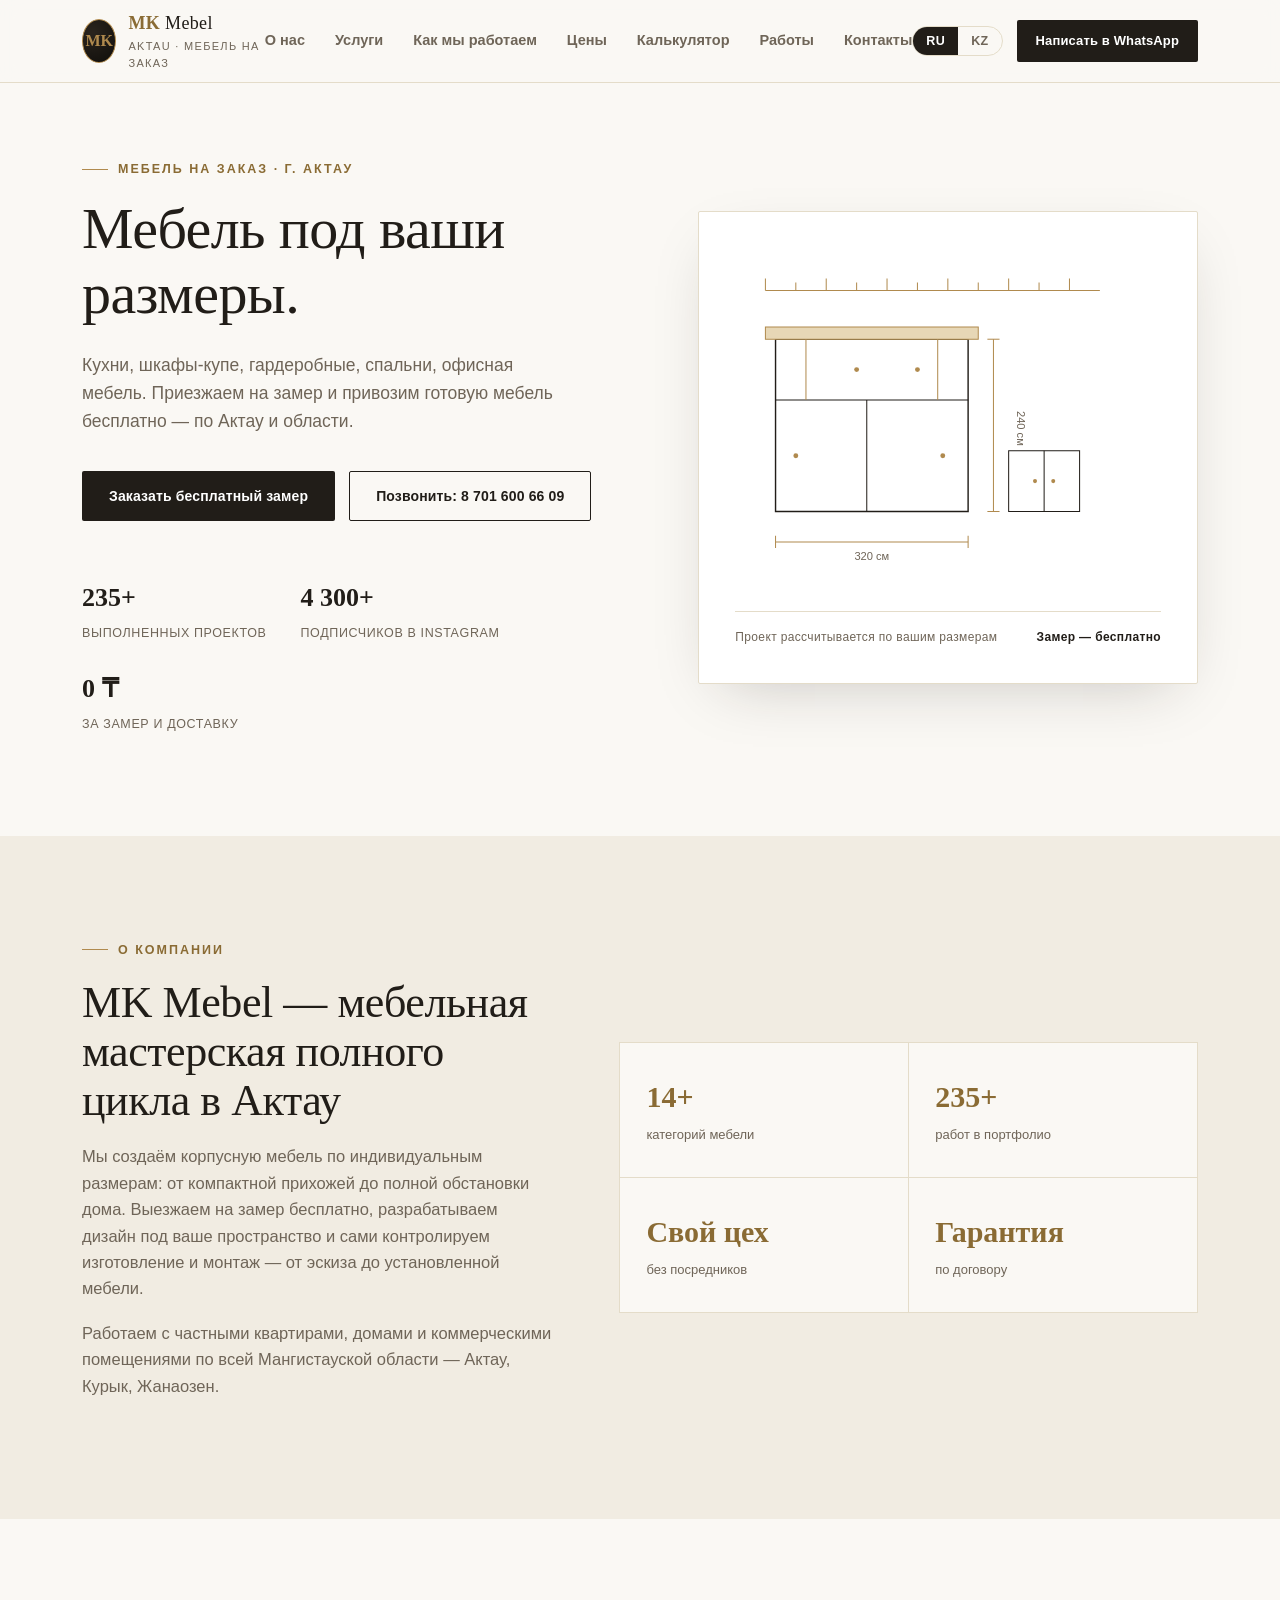
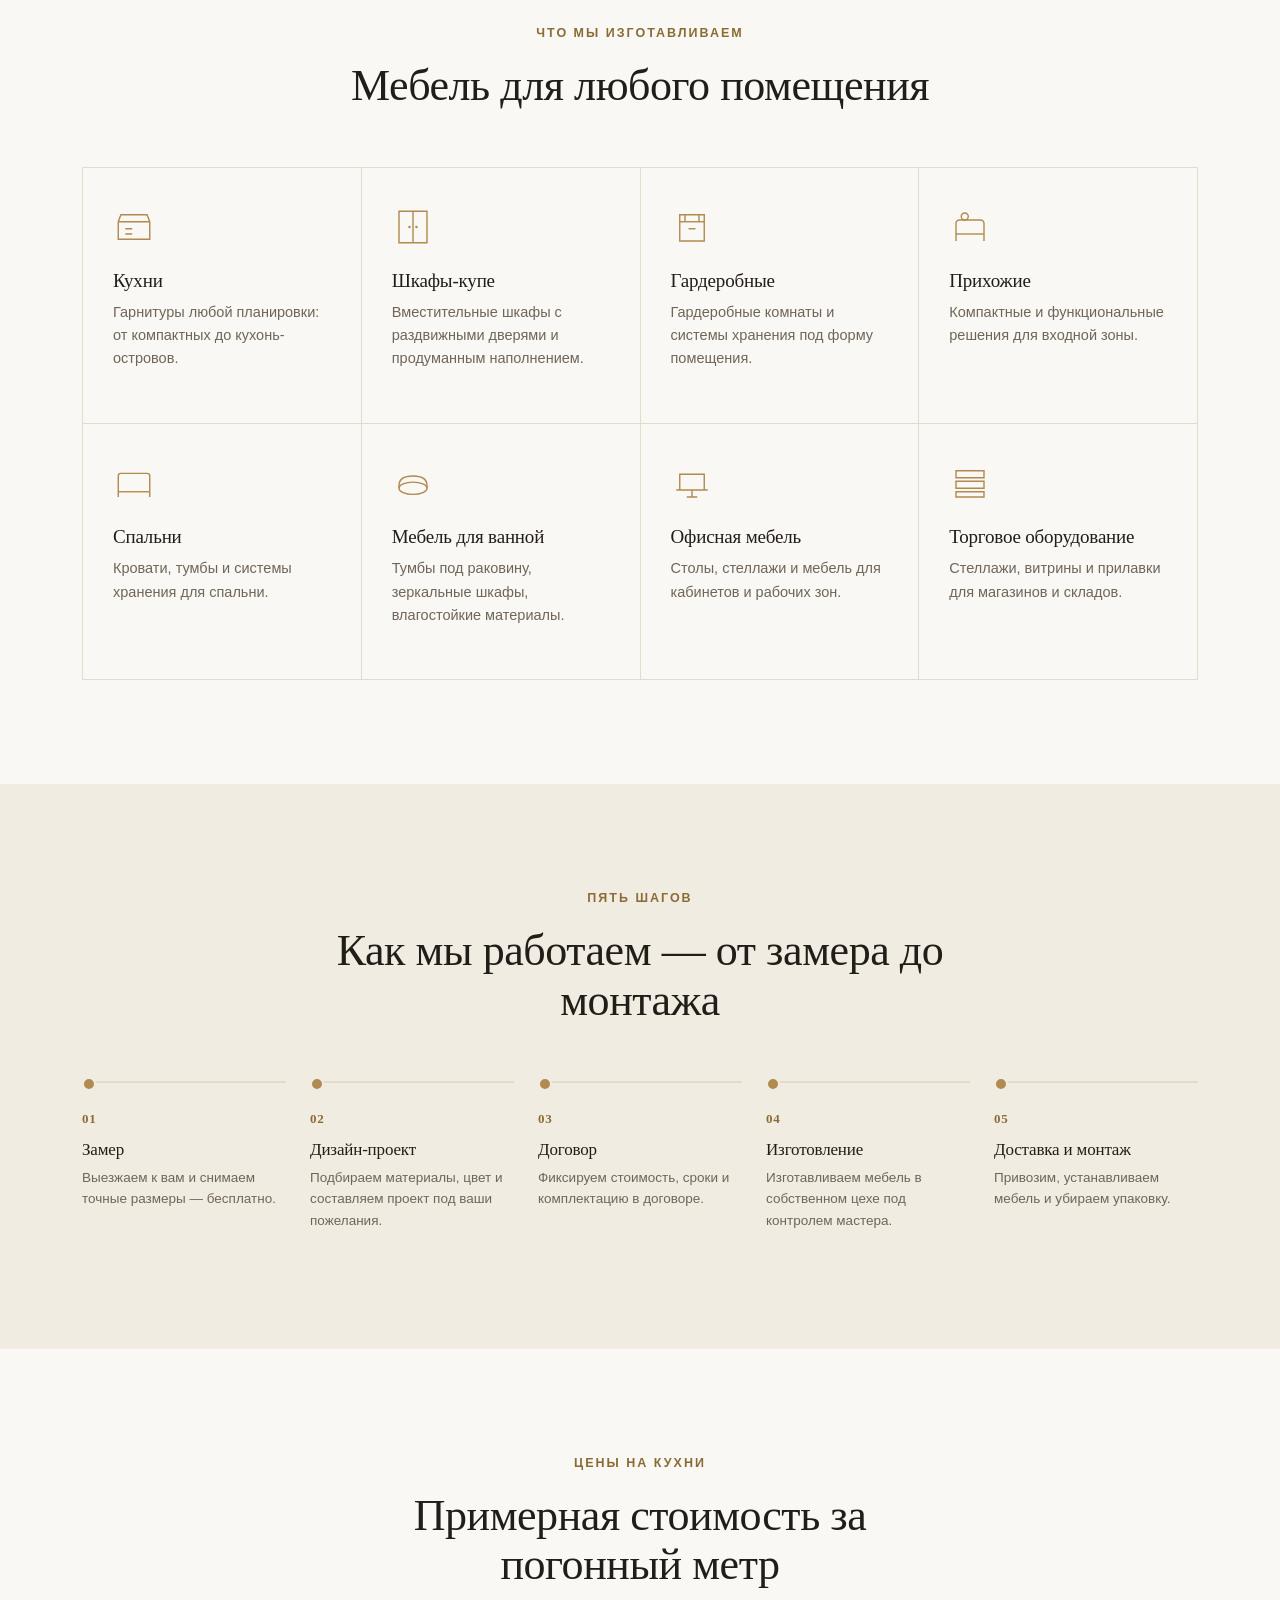
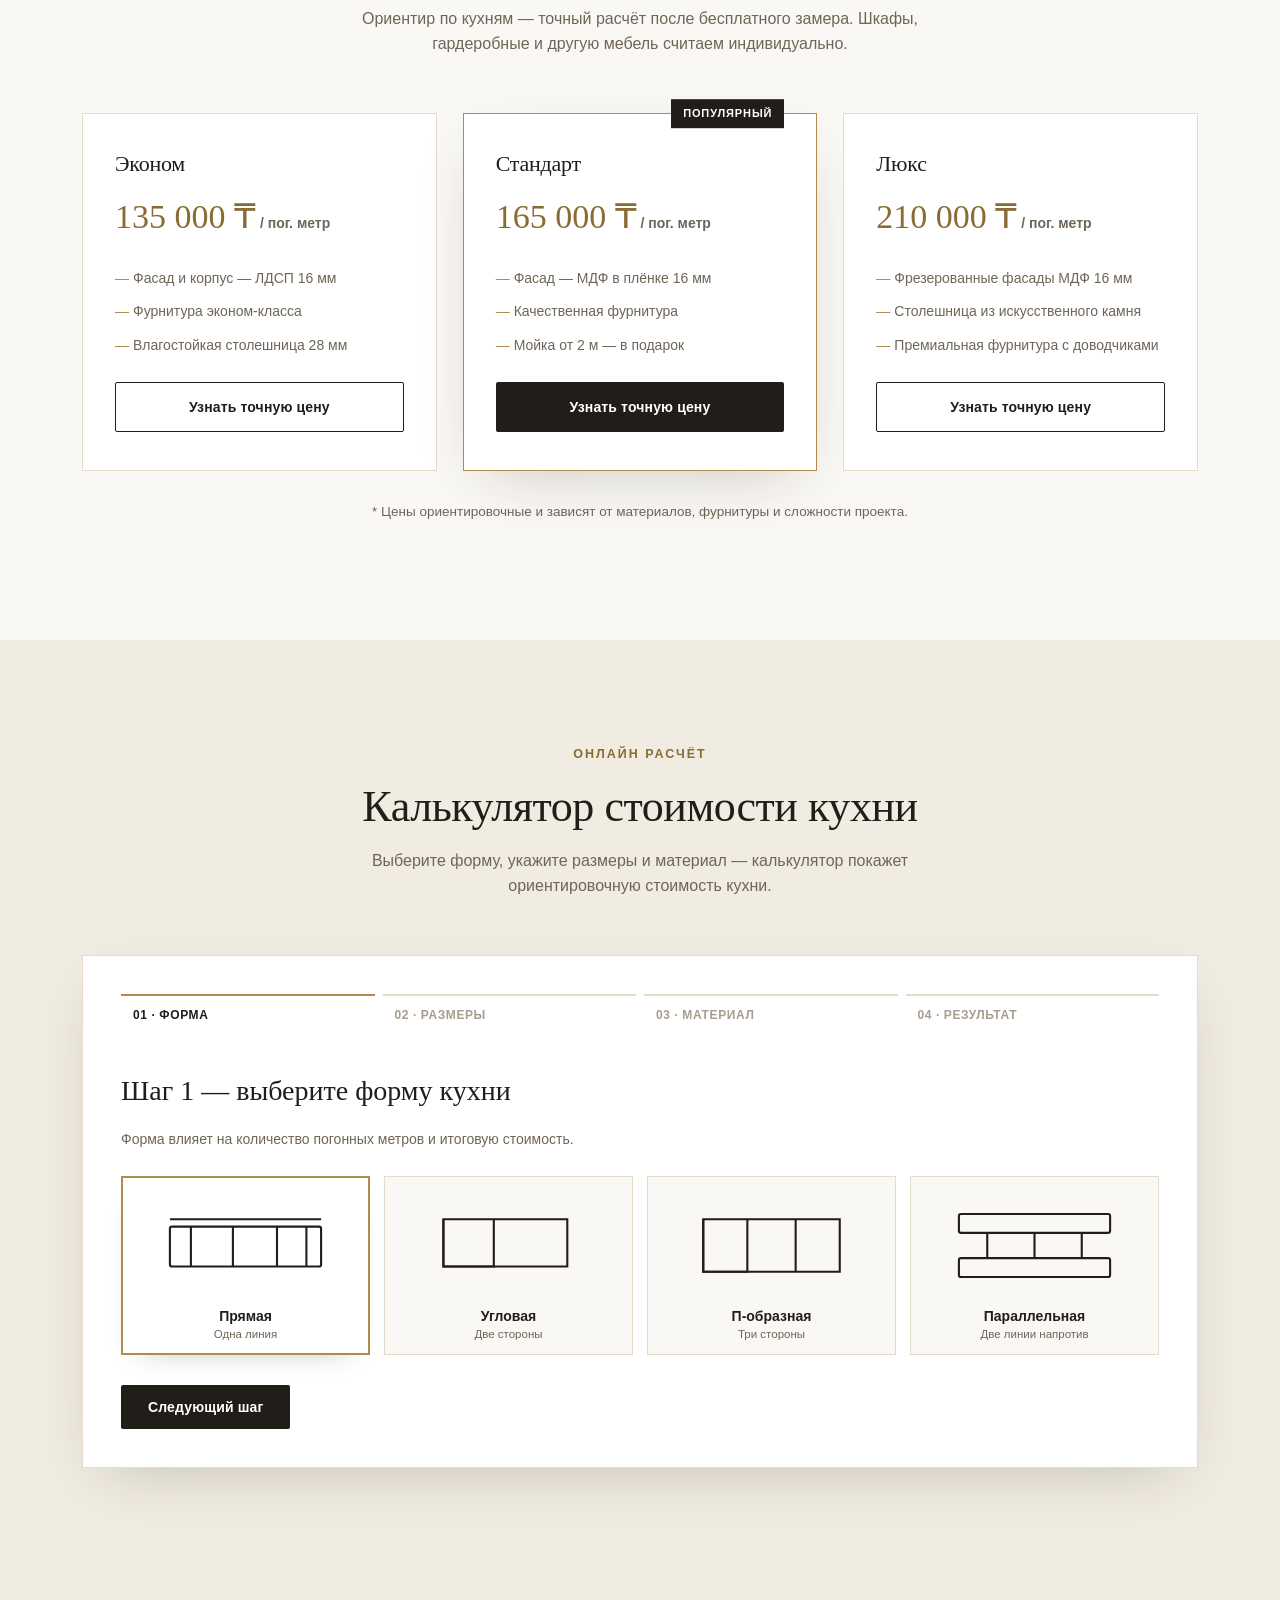
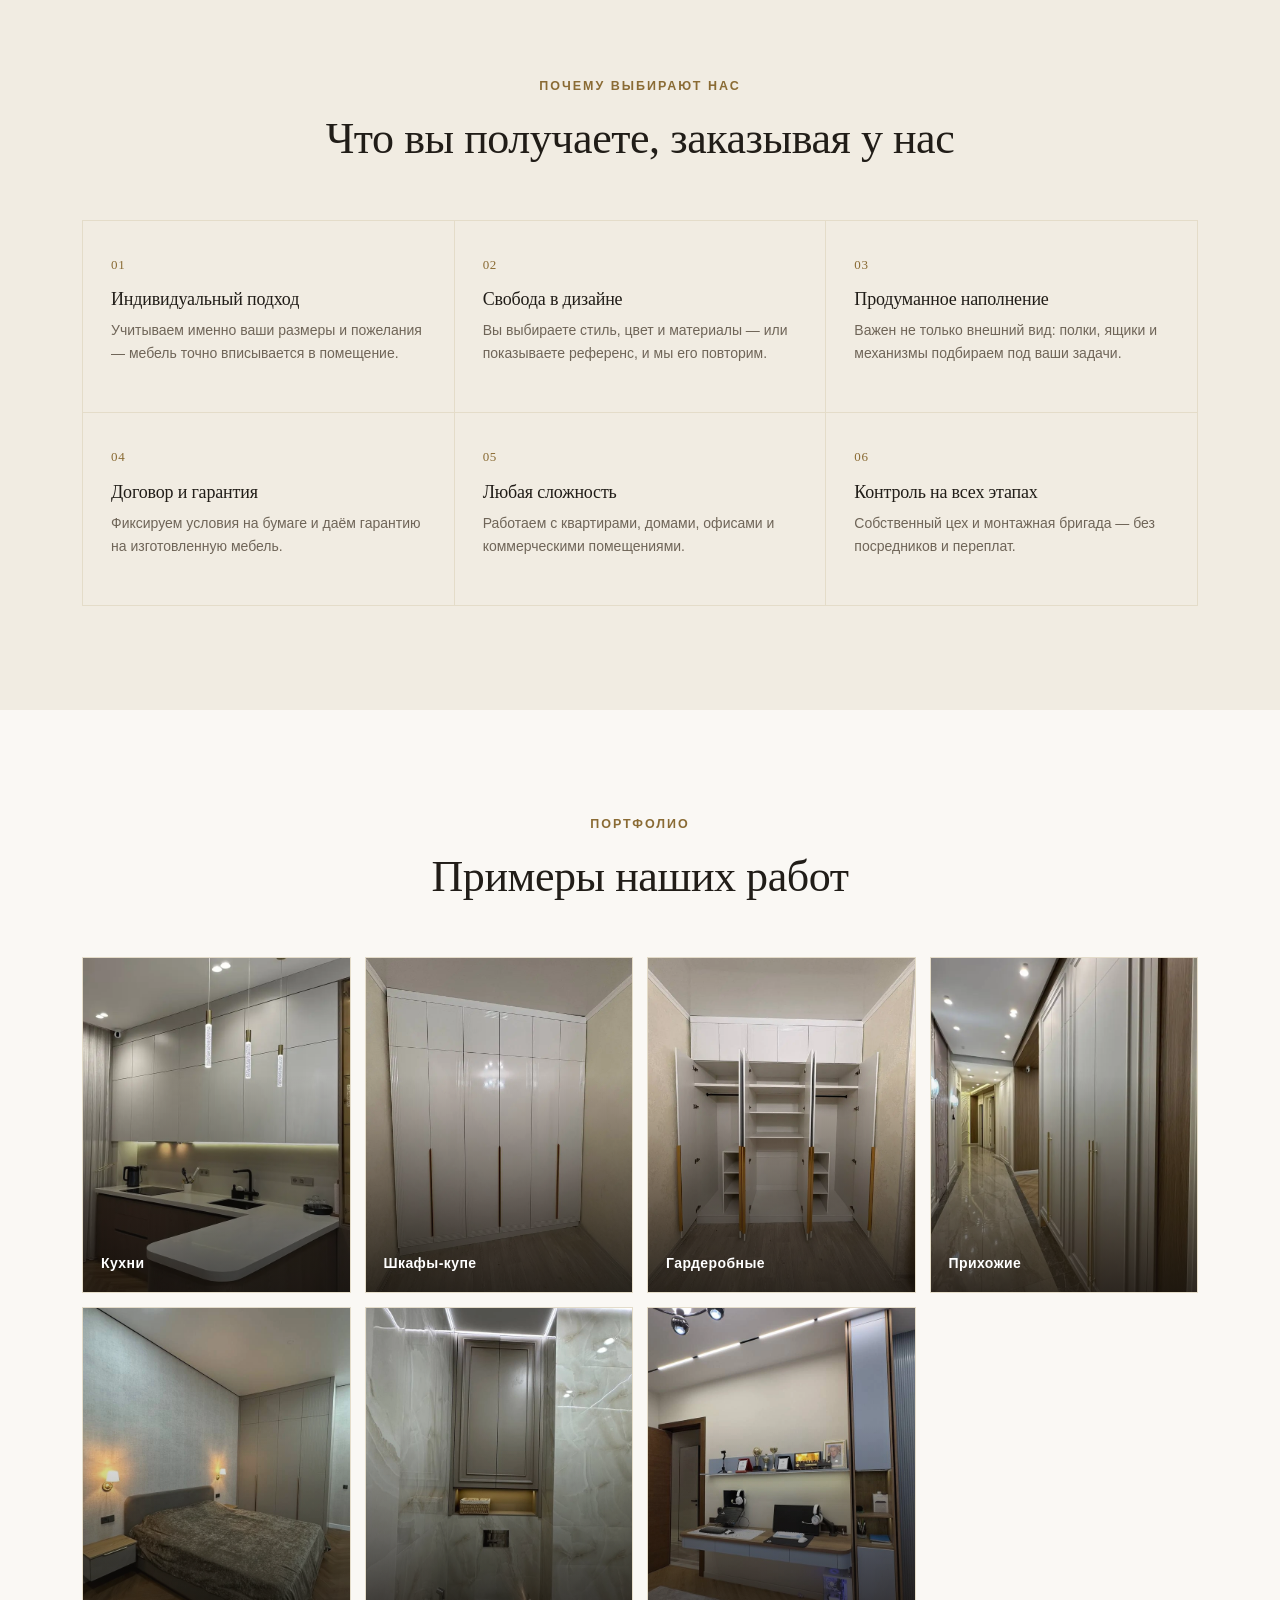
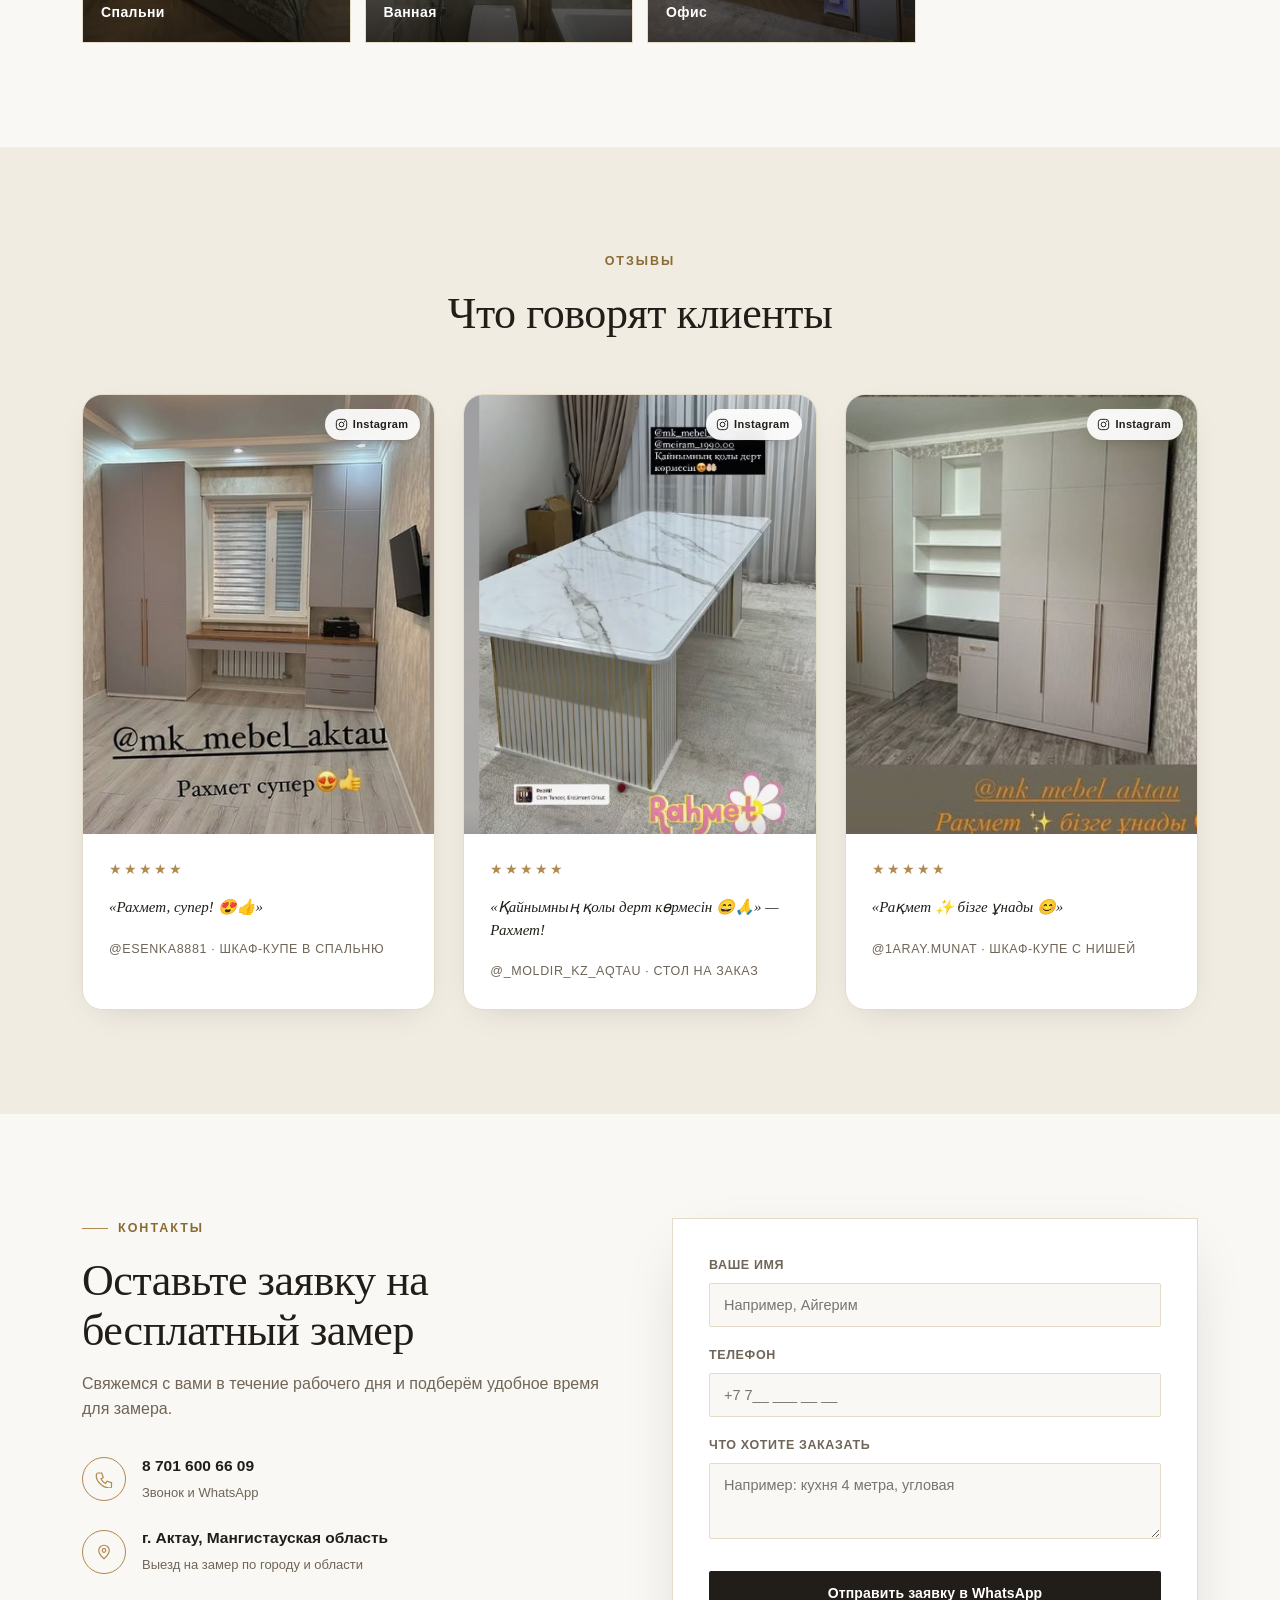
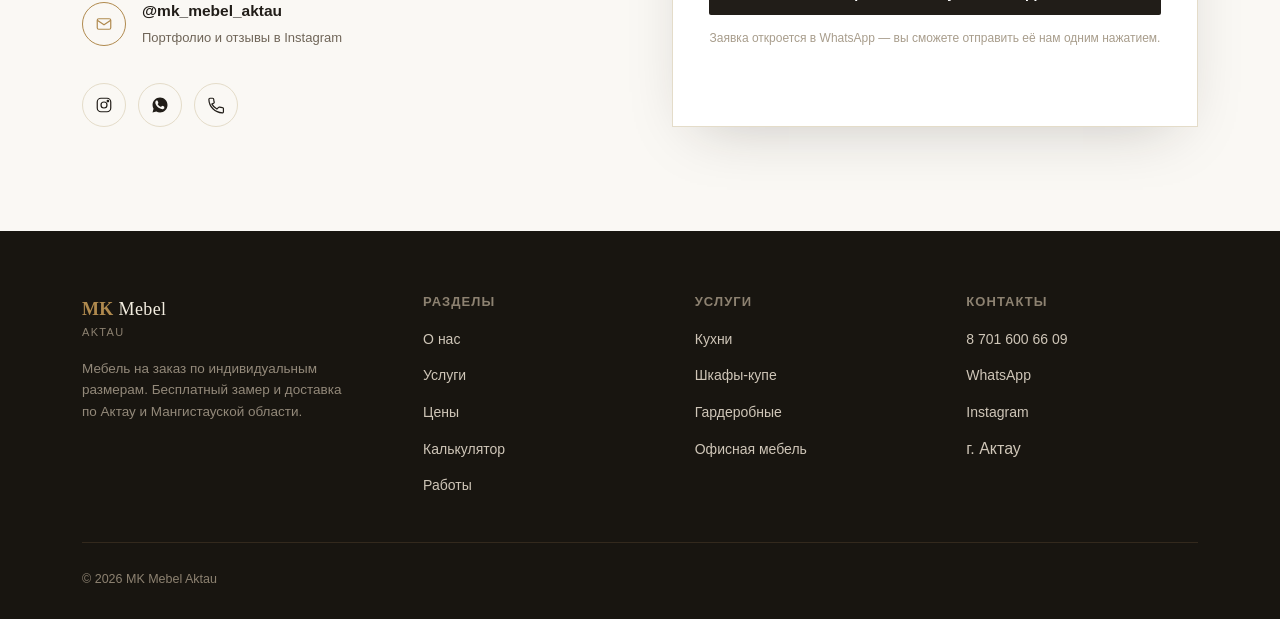
==== commit df851dfa: "Add files via upload" ====
--- a/index.html
+++ b/index.html
@@ -81,7 +81,7 @@
         <button data-lang="ru" class="active">RU</button>
         <button data-lang="kz">KZ</button>
       </div>
-      <div class="mobile-phone">8 701 600 06 09</div>
+      <div class="mobile-phone">8 701 600 66 09</div>
       <a class="btn btn-gold" target="_blank" rel="noopener noreferrer"
         href="https://wa.me/77016006609?text=%D0%97%D0%B4%D1%80%D0%B0%D0%B2%D1%81%D1%82%D0%B2%D1%83%D0%B9%D1%82%D0%B5!%20%D0%A5%D0%BE%D1%87%D1%83%20%D0%B7%D0%B0%D0%BA%D0%B0%D0%B7%D0%B0%D1%82%D1%8C%20%D0%B7%D0%B0%D0%BC%D0%B5%D1%80%20%D0%BC%D0%B5%D0%B1%D0%B5%D0%BB%D0%B8.">
         <span class="i18n" data-ru="Написать в WhatsApp" data-kz="WhatsApp-қа жазу">Написать в WhatsApp</span>
@@ -1016,7 +1016,7 @@
         <div class="footer-col">
           <h4 class="i18n" data-ru="Контакты" data-kz="Байланыс">Контакты</h4>
           <ul>
-            <li><a href="tel:+77016006609">8 701 600 06 09</a></li>
+            <li><a href="tel:+77016006609">8 701 600 66 09</a></li>
             <li><a href="https://wa.me/77016006609" target="_blank" rel="noopener noreferrer">WhatsApp</a></li>
             <li><a href="https://www.instagram.com/mk_mebel_aktau/" target="_blank"
                 rel="noopener noreferrer">Instagram</a></li>
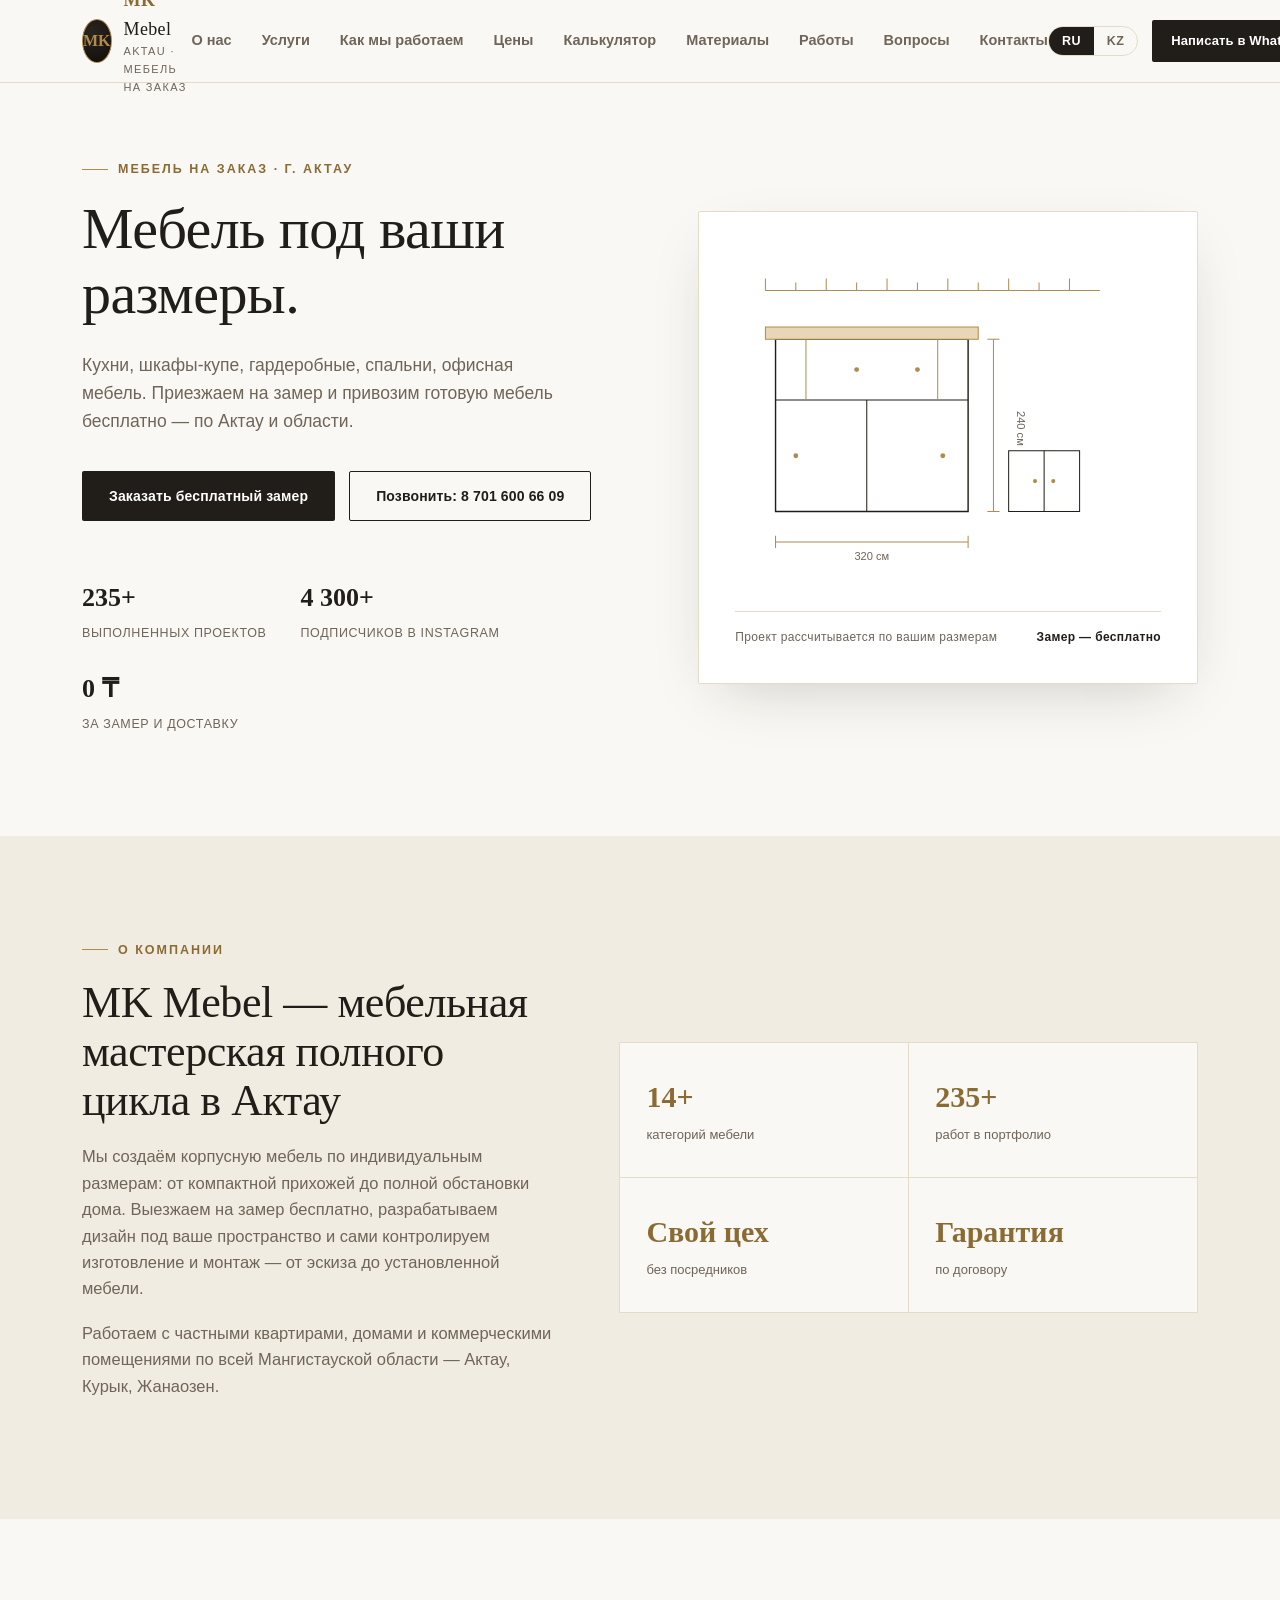
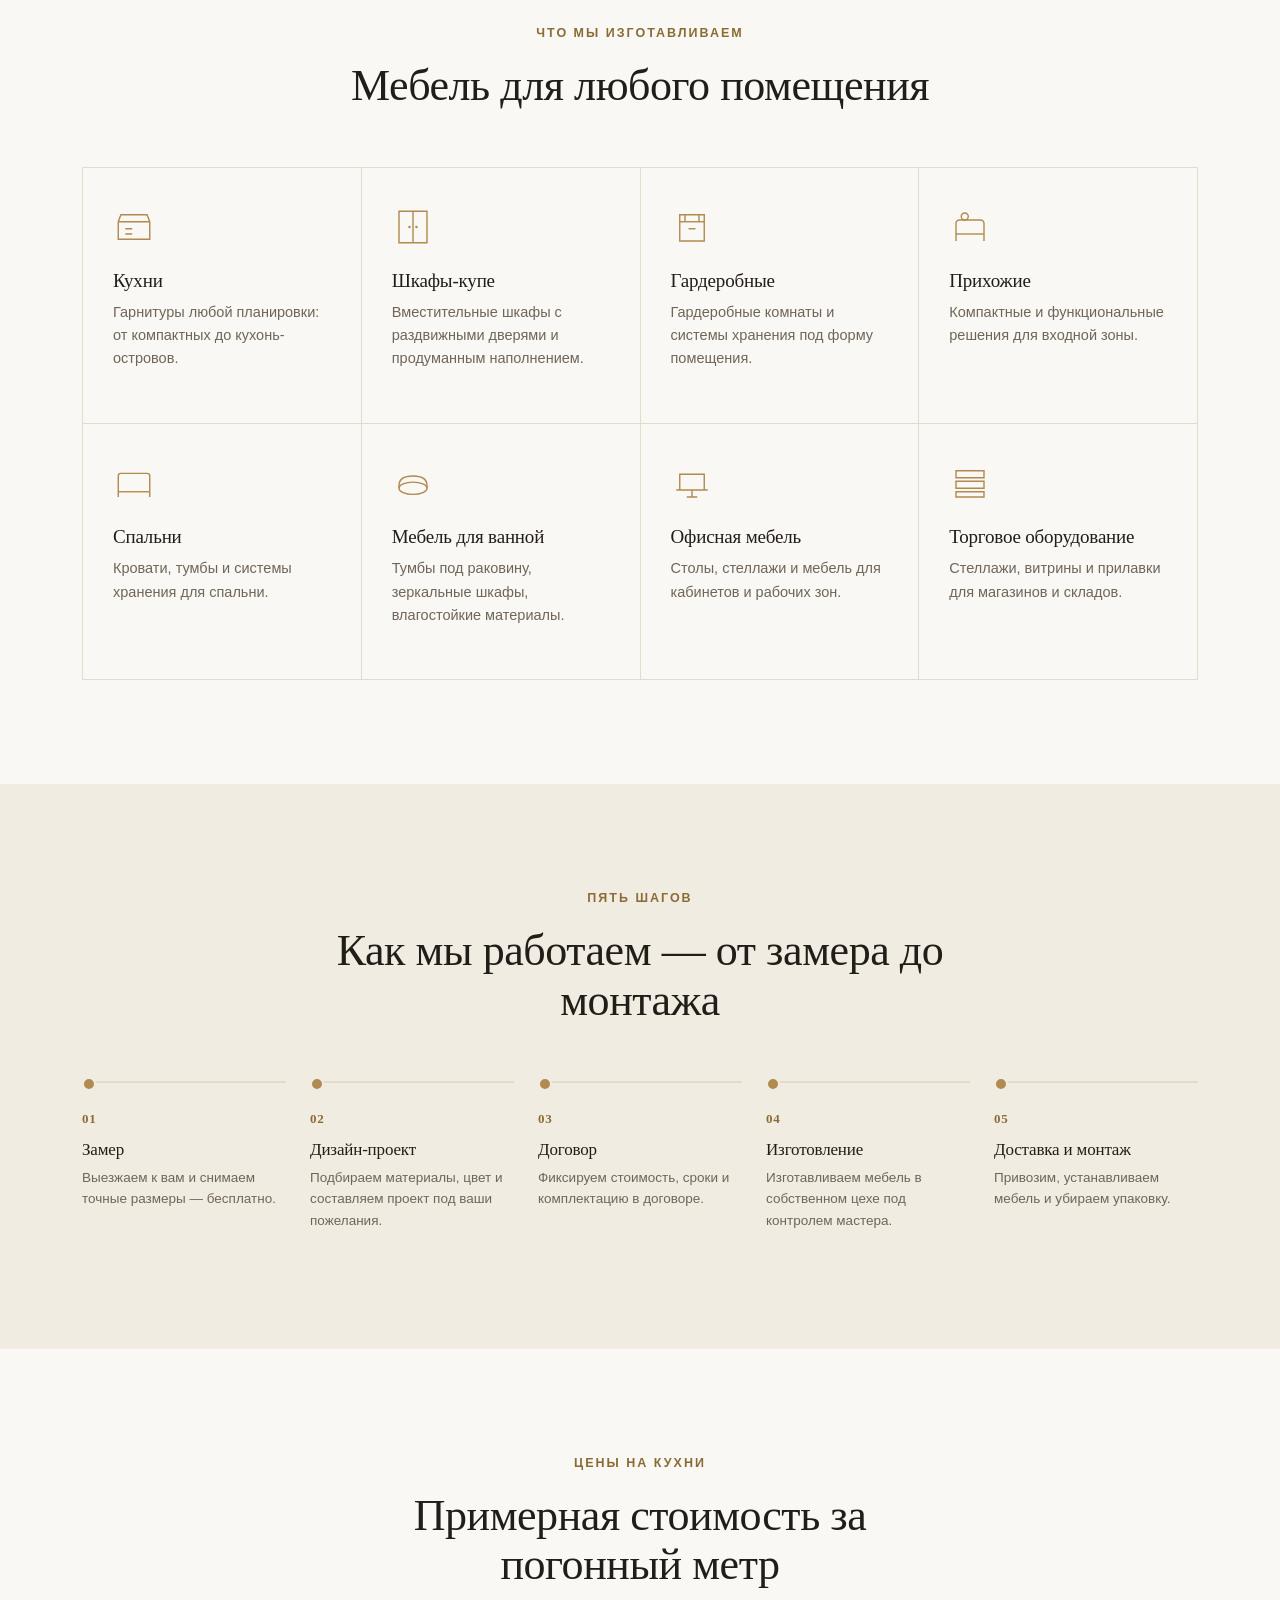
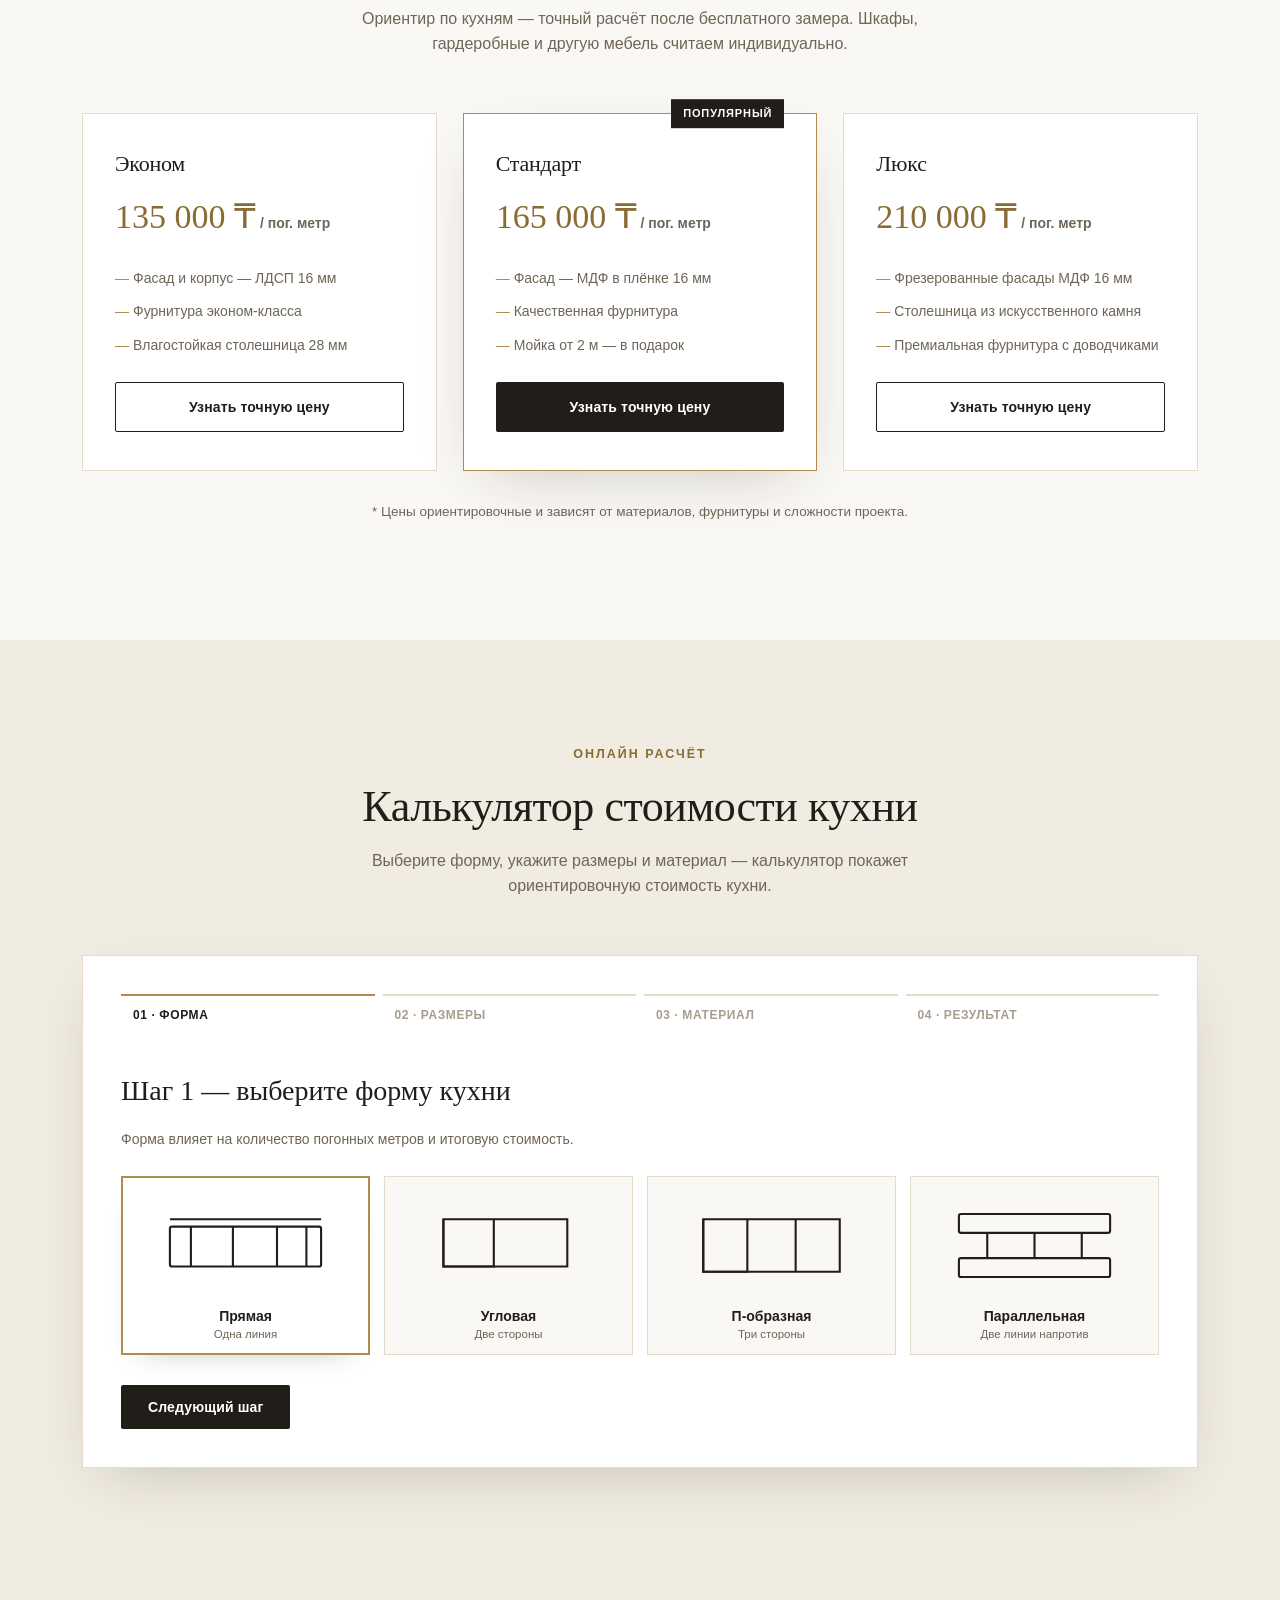
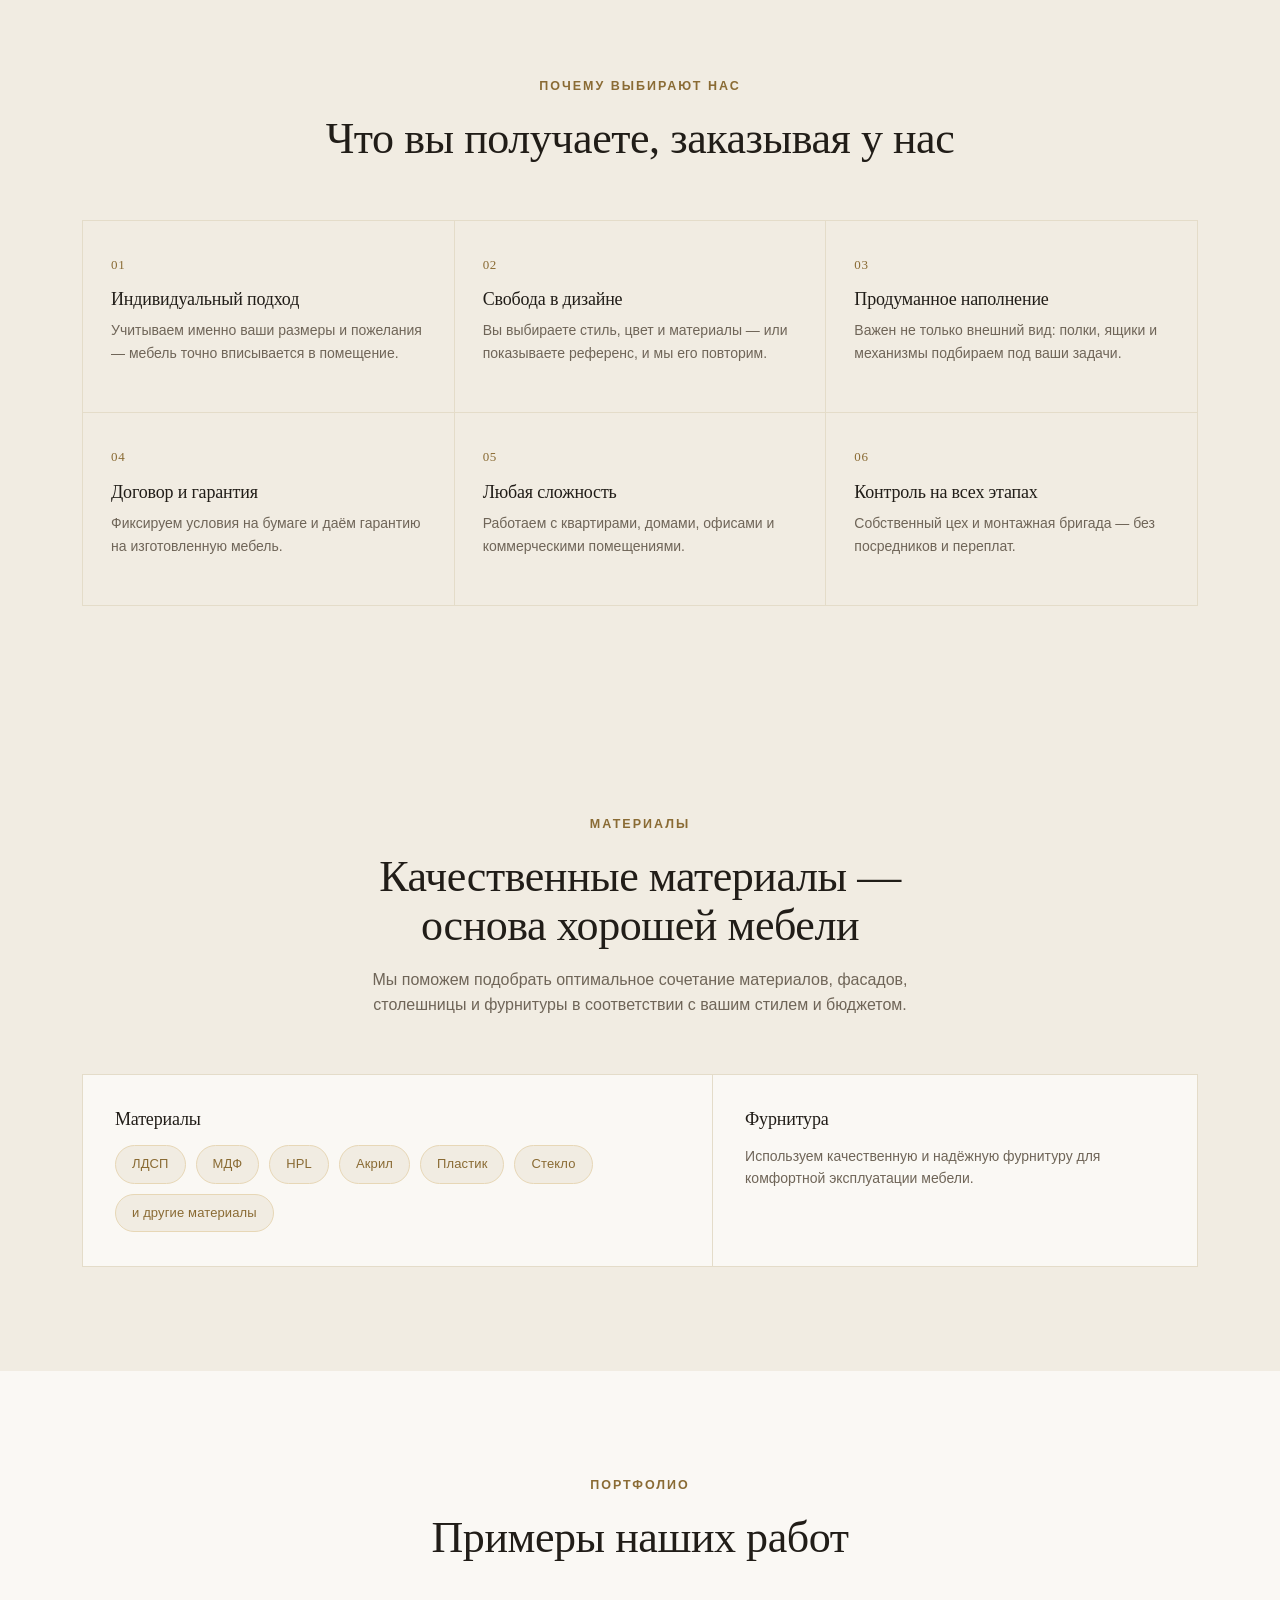
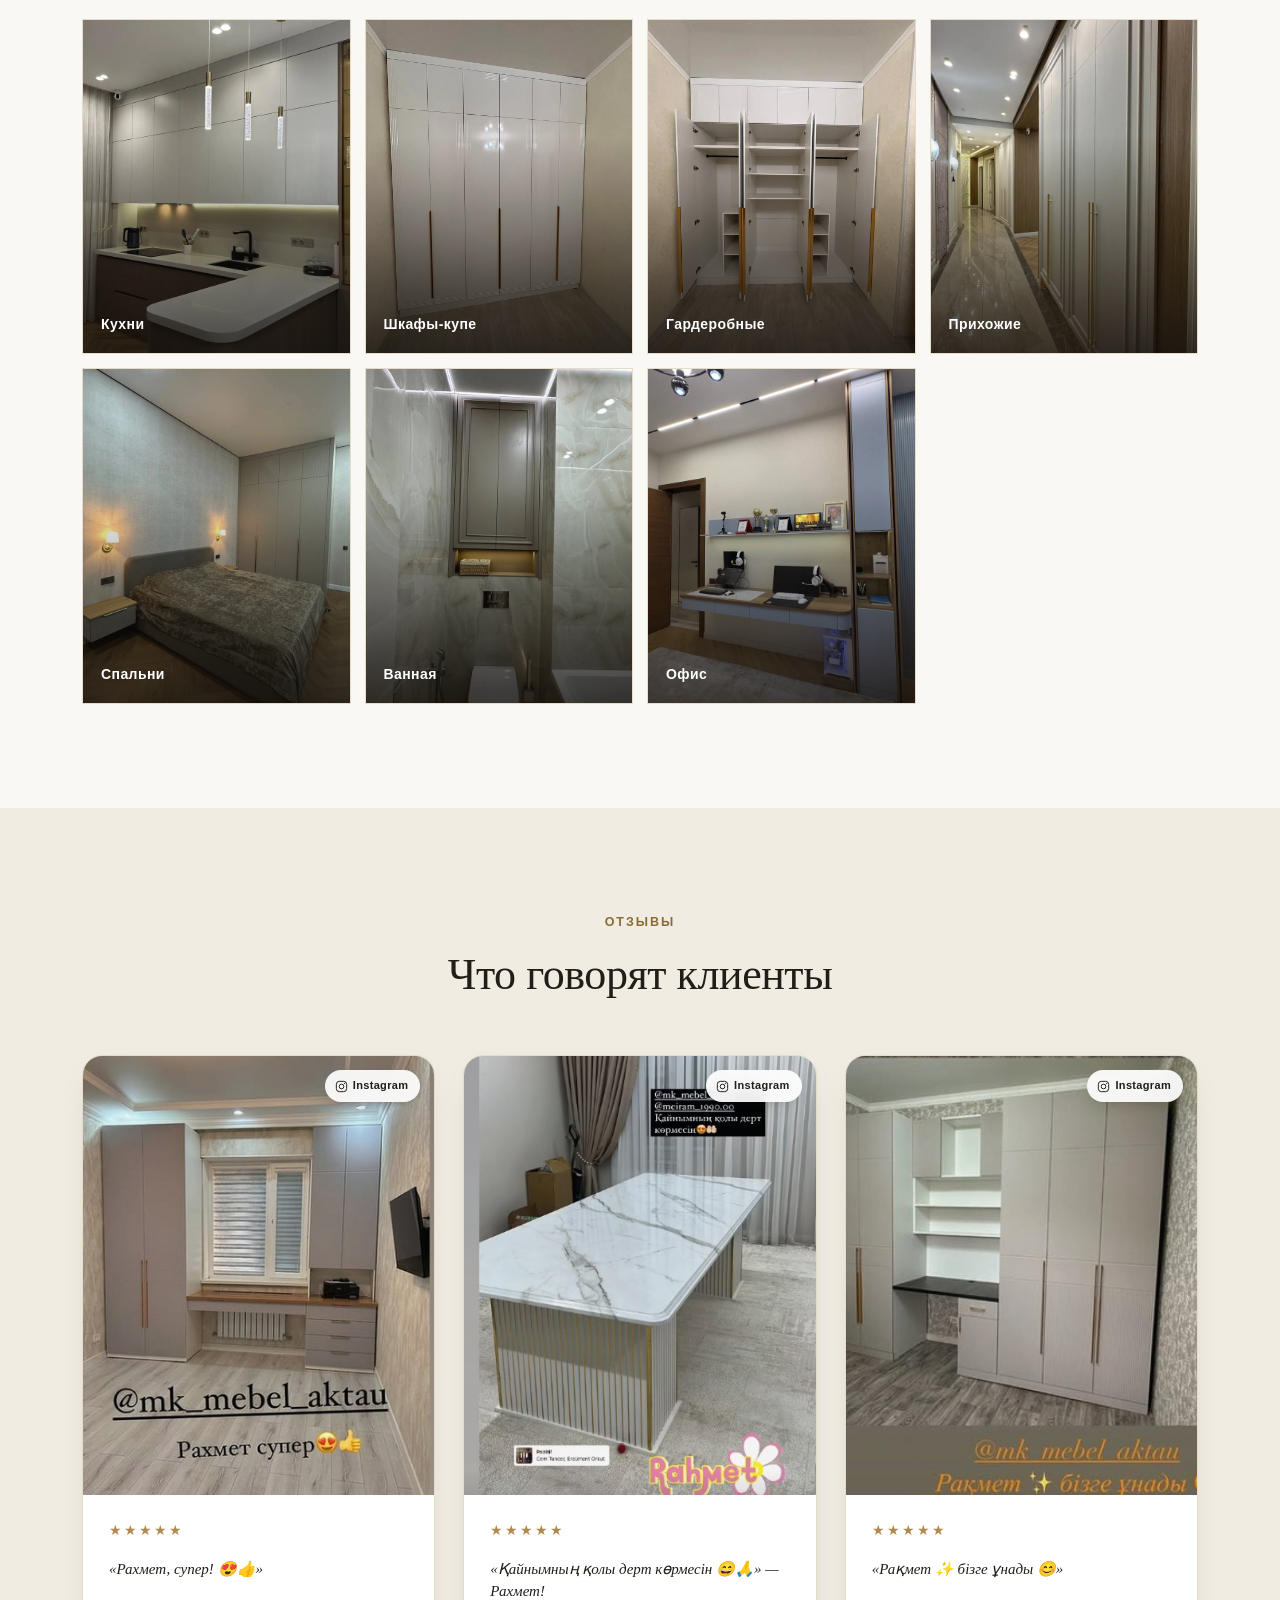
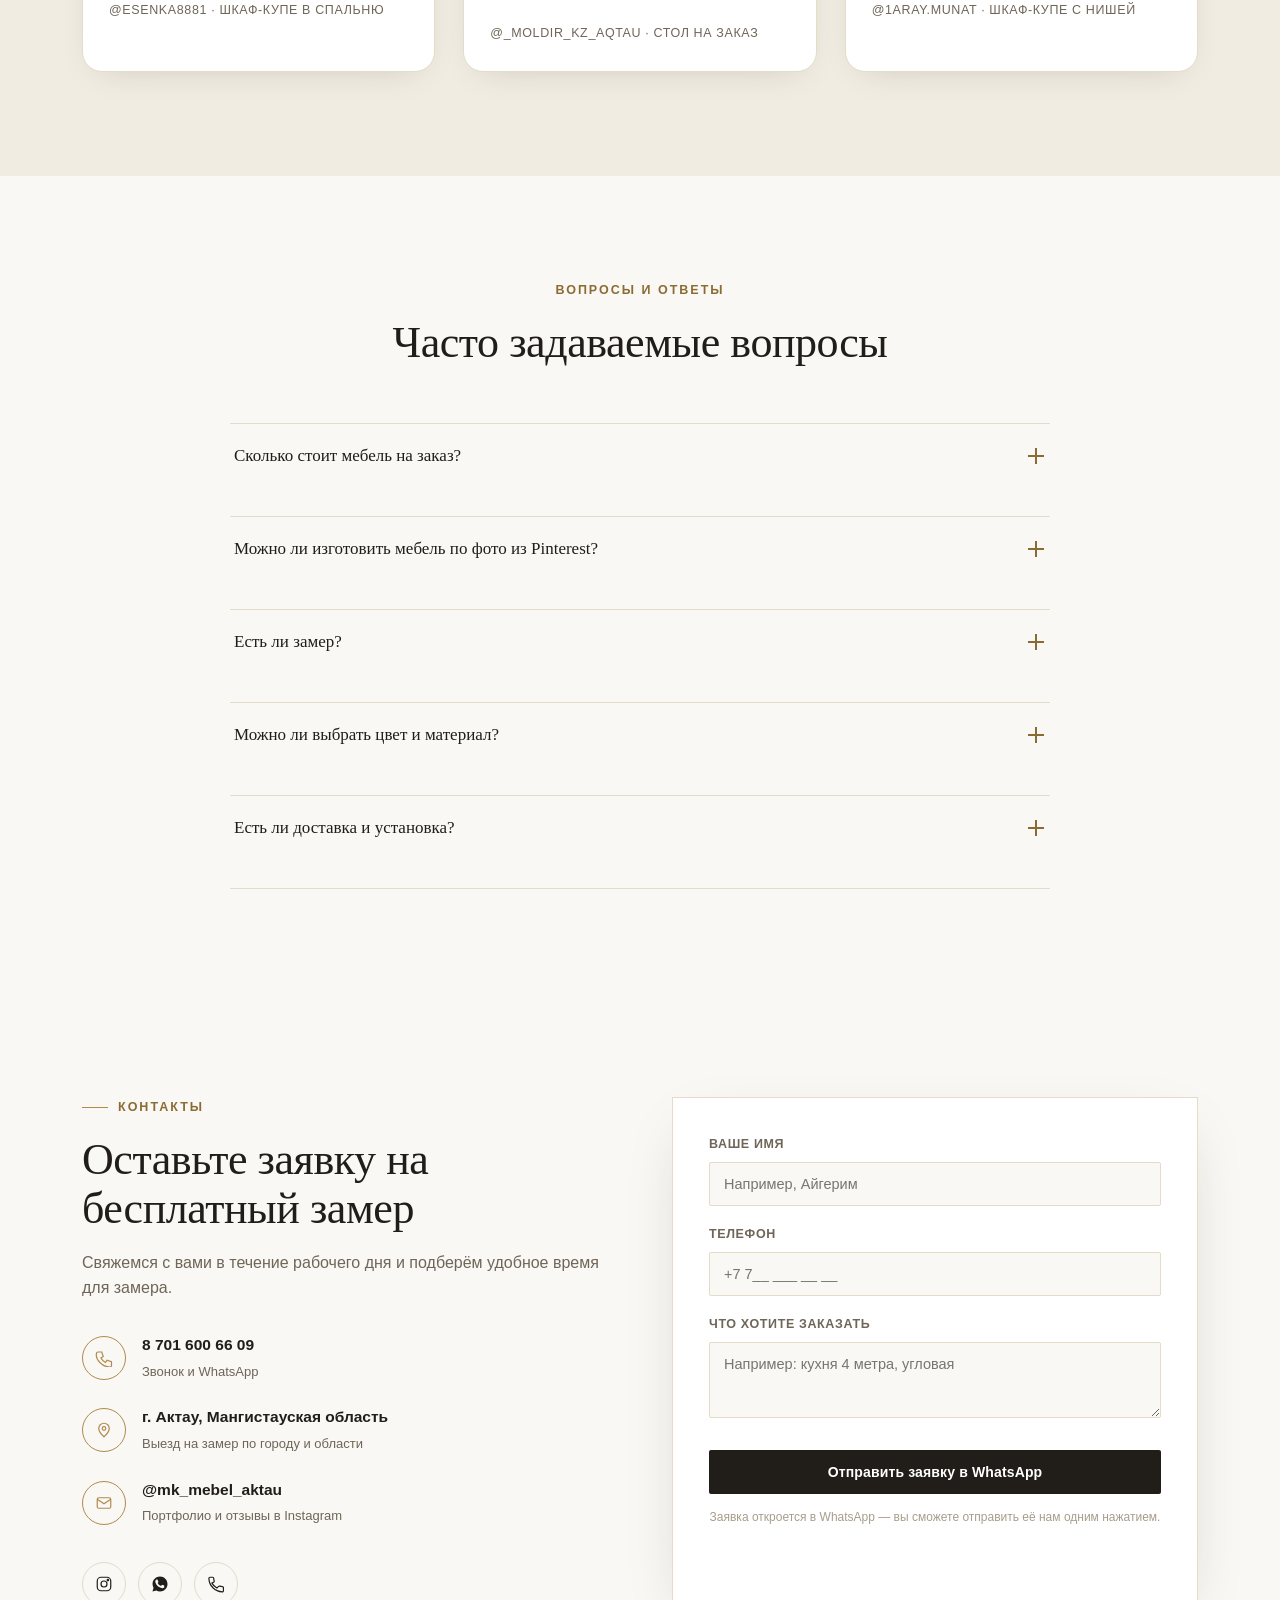
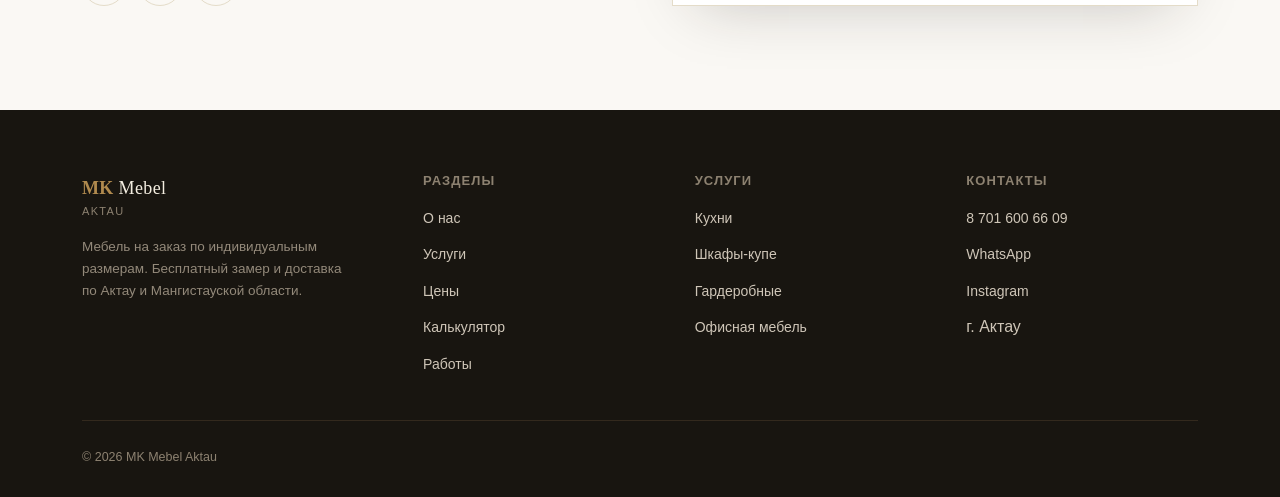
==== commit 26e221d8: "Add files via upload" ====
--- a/index.html
+++ b/index.html
@@ -43,7 +43,9 @@
         <a href="#process" class="i18n" data-ru="Как мы работаем" data-kz="Жұмыс тәртібі">Как мы работаем</a>
         <a href="#pricing" class="i18n" data-ru="Цены" data-kz="Бағалар">Цены</a>
         <a href="#calculator" class="i18n" data-ru="Калькулятор" data-kz="Калькулятор">Калькулятор</a>
+        <a href="#materials" class="i18n" data-ru="Материалы" data-kz="Материалдар">Материалы</a>
         <a href="#portfolio" class="i18n" data-ru="Работы" data-kz="Жұмыстар">Работы</a>
+        <a href="#faq" class="i18n" data-ru="Вопросы" data-kz="Сұрақтар">Вопросы</a>
         <a href="#contact" class="i18n" data-ru="Контакты" data-kz="Байланыс">Контакты</a>
       </nav>
       <div class="nav-right">
@@ -73,7 +75,9 @@
       <a href="#services" class="i18n" data-ru="Услуги" data-kz="Қызметтер">Услуги</a>
       <a href="#process" class="i18n" data-ru="Как мы работаем" data-kz="Жұмыс тәртібі">Как мы работаем</a>
       <a href="#pricing" class="i18n" data-ru="Цены" data-kz="Бағалар">Цены</a>
+      <a href="#materials" class="i18n" data-ru="Материалы" data-kz="Материалдар">Материалы</a>
       <a href="#portfolio" class="i18n" data-ru="Работы" data-kz="Жұмыстар">Работы</a>
+      <a href="#faq" class="i18n" data-ru="Вопросы" data-kz="Сұрақтар">Вопросы</a>
       <a href="#contact" class="i18n" data-ru="Контакты" data-kz="Байланыс">Контакты</a>
     </nav>
     <div class="mobile-menu-bottom">
@@ -682,6 +686,43 @@
     </div>
   </section>
 
+  <!-- ================= MATERIALS ================= -->
+  <section id="materials" class="soft">
+    <div class="wrap">
+      <div class="section-head center reveal">
+        <div class="eyebrow i18n" data-ru="Материалы" data-kz="Материалдар">Материалы</div>
+        <h2 class="section-title i18n" data-ru="Качественные материалы — основа хорошей мебели"
+          data-kz="Сапалы материалдар — жақсы жиһаздың негізі">Качественные материалы — основа хорошей мебели</h2>
+        <p class="section-sub i18n"
+          data-ru="Мы поможем подобрать оптимальное сочетание материалов, фасадов, столешницы и фурнитуры в соответствии с вашим стилем и бюджетом."
+          data-kz="Стиліңіз бен бюджетіңізге сай материалдардың, фасадтардың, үстел бетінің және фурнитураның ең үйлесімді тіркесімін таңдауға көмектесеміз.">
+          Мы поможем подобрать оптимальное сочетание материалов, фасадов, столешницы и фурнитуры в соответствии с
+          вашим стилем и бюджетом.</p>
+      </div>
+      <div class="materials-body reveal">
+        <div class="materials-col">
+          <h3 class="i18n" data-ru="Материалы" data-kz="Материалдар">Материалы</h3>
+          <div class="materials-tags">
+            <span class="i18n" data-ru="ЛДСП" data-kz="ЛДСП">ЛДСП</span>
+            <span class="i18n" data-ru="МДФ" data-kz="МДФ">МДФ</span>
+            <span class="i18n" data-ru="HPL" data-kz="HPL">HPL</span>
+            <span class="i18n" data-ru="Акрил" data-kz="Акрил">Акрил</span>
+            <span class="i18n" data-ru="Пластик" data-kz="Пластик">Пластик</span>
+            <span class="i18n" data-ru="Стекло" data-kz="Шыны">Стекло</span>
+            <span class="i18n" data-ru="и другие материалы" data-kz="және басқа да материалдар">и другие
+              материалы</span>
+          </div>
+        </div>
+        <div class="materials-col">
+          <h3 class="i18n" data-ru="Фурнитура" data-kz="Фурнитура">Фурнитура</h3>
+          <p class="i18n" data-ru="Используем качественную и надёжную фурнитуру для комфортной эксплуатации мебели."
+            data-kz="Жиһазды ыңғайлы пайдалану үшін сапалы әрі сенімді фурнитураны қолданамыз.">Используем
+            качественную и надёжную фурнитуру для комфортной эксплуатации мебели.</p>
+        </div>
+      </div>
+    </div>
+  </section>
+
   <!-- ================= PORTFOLIO ================= -->
   <section id="portfolio">
     <div class="wrap">
@@ -868,6 +909,82 @@
               data-kz="@1aray.munat · Қуысы бар купе шкаф">@1aray.munat · Шкаф-купе с нишей</div>
           </div>
         </a>
+      </div>
+    </div>
+  </section>
+
+  <!-- ================= FAQ ================= -->
+  <section id="faq">
+    <div class="wrap">
+      <div class="section-head center reveal">
+        <div class="eyebrow i18n" data-ru="Вопросы и ответы" data-kz="Сұрақ-жауап">Вопросы и ответы</div>
+        <h2 class="section-title i18n" data-ru="Часто задаваемые вопросы" data-kz="Жиі қойылатын сұрақтар">Часто
+          задаваемые вопросы</h2>
+      </div>
+      <div class="faq-list reveal">
+        <div class="faq-item">
+          <button type="button" class="faq-q">
+            <span class="i18n" data-ru="Сколько стоит мебель на заказ?"
+              data-kz="Тапсырыс жиһазының құны қанша тұрады?">Сколько стоит мебель на заказ?</span>
+            <span class="faq-icon" aria-hidden="true"></span>
+          </button>
+          <div class="faq-a">
+            <p class="i18n"
+              data-ru="Стоимость зависит от размеров, материалов, фурнитуры и сложности проекта. Рассчитаем стоимость индивидуально."
+              data-kz="Құны өлшемге, материалға, фурнитураға және жобаның күрделілігіне байланысты. Құнын жеке есептейміз.">
+              Стоимость зависит от размеров, материалов, фурнитуры и сложности проекта. Рассчитаем стоимость
+              индивидуально.</p>
+          </div>
+        </div>
+        <div class="faq-item">
+          <button type="button" class="faq-q">
+            <span class="i18n" data-ru="Можно ли изготовить мебель по фото из Pinterest?"
+              data-kz="Жиһазды Pinterest-тегі фото бойынша жасауға бола ма?">Можно ли изготовить мебель по фото из
+              Pinterest?</span>
+            <span class="faq-icon" aria-hidden="true"></span>
+          </button>
+          <div class="faq-a">
+            <p class="i18n"
+              data-ru="Да. Вы можете отправить нам понравившийся вариант, и мы адаптируем его под размеры вашего помещения."
+              data-kz="Иә. Ұнаған нұсқаны бізге жіберсеңіз болды, оны бөлмеңіздің өлшеміне бейімдейміз.">Да. Вы можете
+              отправить нам понравившийся вариант, и мы адаптируем его под размеры вашего помещения.</p>
+          </div>
+        </div>
+        <div class="faq-item">
+          <button type="button" class="faq-q">
+            <span class="i18n" data-ru="Есть ли замер?" data-kz="Өлшеу бар ма?">Есть ли замер?</span>
+            <span class="faq-icon" aria-hidden="true"></span>
+          </button>
+          <div class="faq-a">
+            <p class="i18n" data-ru="Да, перед изготовлением выполняется точный замер."
+              data-kz="Иә, дайындау алдында нақты өлшеу жасалады.">Да, перед изготовлением выполняется точный замер.
+            </p>
+          </div>
+        </div>
+        <div class="faq-item">
+          <button type="button" class="faq-q">
+            <span class="i18n" data-ru="Можно ли выбрать цвет и материал?"
+              data-kz="Түс пен материалды таңдауға бола ма?">Можно ли выбрать цвет и материал?</span>
+            <span class="faq-icon" aria-hidden="true"></span>
+          </button>
+          <div class="faq-a">
+            <p class="i18n" data-ru="Конечно. Мы поможем подобрать подходящие материалы и цветовые решения."
+              data-kz="Әрине. Сізге сай материалдар мен түс шешімдерін таңдауға көмектесеміз.">Конечно. Мы поможем
+              подобрать подходящие материалы и цветовые решения.</p>
+          </div>
+        </div>
+        <div class="faq-item">
+          <button type="button" class="faq-q">
+            <span class="i18n" data-ru="Есть ли доставка и установка?" data-kz="Жеткізу және орнату бар ма?">Есть ли
+              доставка и установка?</span>
+            <span class="faq-icon" aria-hidden="true"></span>
+          </button>
+          <div class="faq-a">
+            <p class="i18n" data-ru="Да, предоставляем доставку и установку мебели."
+              data-kz="Иә, жиһазды жеткізу және орнату қызметін ұсынамыз.">Да, предоставляем доставку и установку
+              мебели.</p>
+          </div>
+        </div>
       </div>
     </div>
   </section>
--- a/styles.css
+++ b/styles.css
@@ -898,6 +898,143 @@
   font-size: 14px;
   color: var(--ink-soft);
   margin-top: 10px;
+}
+
+/* ---------- MATERIALS ---------- */
+.materials-body {
+  display: grid;
+  grid-template-columns: 1.3fr 1fr;
+  gap: 1px;
+  background: var(--line);
+  border: 1px solid var(--line);
+}
+
+.materials-col {
+  background: var(--bg);
+  padding: 34px 32px;
+}
+
+.materials-col h3 {
+  font-size: 18px;
+  font-weight: 500;
+  margin-bottom: 16px;
+}
+
+.materials-col p {
+  font-size: 14px;
+  color: var(--ink-soft);
+}
+
+.materials-tags {
+  display: flex;
+  flex-wrap: wrap;
+  gap: 10px;
+}
+
+.materials-tags span {
+  font-size: 13px;
+  padding: 8px 16px;
+  border: 1px solid var(--gold-pale);
+  color: var(--gold-deep);
+  background: var(--bg-soft);
+  border-radius: 999px;
+  letter-spacing: 0.01em;
+}
+
+@media(max-width:780px) {
+  .materials-body {
+    grid-template-columns: 1fr;
+  }
+}
+
+/* ---------- FAQ ---------- */
+.faq-list {
+  max-width: 820px;
+  margin: 0 auto;
+  border-top: 1px solid var(--line);
+}
+
+.faq-item {
+  border-bottom: 1px solid var(--line);
+}
+
+.faq-q {
+  width: 100%;
+  display: flex;
+  align-items: center;
+  justify-content: space-between;
+  gap: 20px;
+  background: none;
+  border: none;
+  cursor: pointer;
+  text-align: left;
+  padding: 22px 4px;
+  font-family: 'Fraunces', serif;
+  font-size: 17px;
+  font-weight: 500;
+  color: var(--ink);
+}
+
+.faq-icon {
+  position: relative;
+  flex: none;
+  width: 20px;
+  height: 20px;
+}
+
+.faq-icon::before,
+.faq-icon::after {
+  content: '';
+  position: absolute;
+  background: var(--gold-deep);
+  transition: transform 0.25s ease;
+}
+
+.faq-icon::before {
+  top: 9px;
+  left: 2px;
+  width: 16px;
+  height: 2px;
+}
+
+.faq-icon::after {
+  top: 2px;
+  left: 9px;
+  width: 2px;
+  height: 16px;
+}
+
+.faq-item.open .faq-icon::after {
+  transform: rotate(90deg);
+  opacity: 0;
+}
+
+.faq-a {
+  display: grid;
+  grid-template-rows: 0fr;
+  transition: grid-template-rows 0.3s ease;
+}
+
+.faq-a>p {
+  overflow: hidden;
+  min-height: 0;
+  font-size: 14px;
+  color: var(--ink-soft);
+  padding-right: 40px;
+}
+
+.faq-item.open .faq-a {
+  grid-template-rows: 1fr;
+}
+
+.faq-item.open .faq-a>p {
+  padding-bottom: 20px;
+}
+
+@media(max-width:520px) {
+  .faq-q {
+    font-size: 15px;
+  }
 }
 
 /* ---------- PORTFOLIO ---------- */
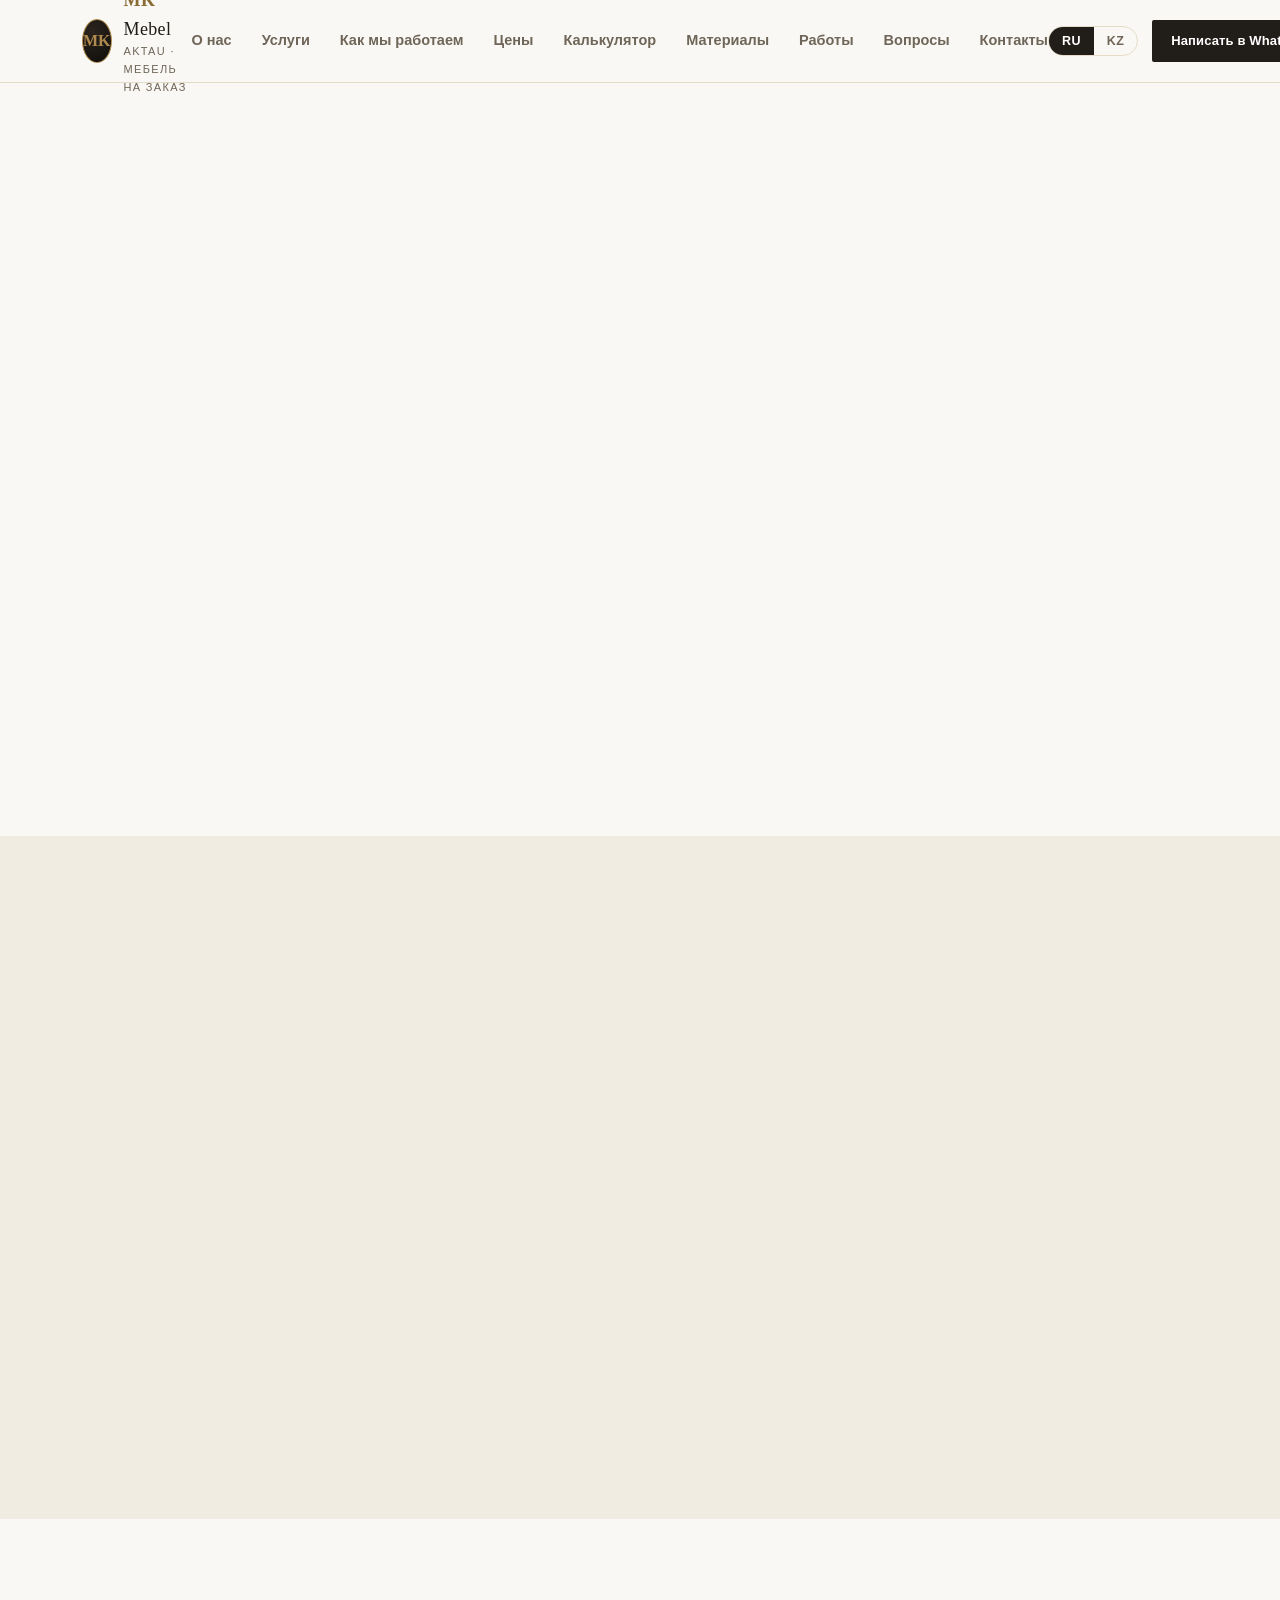
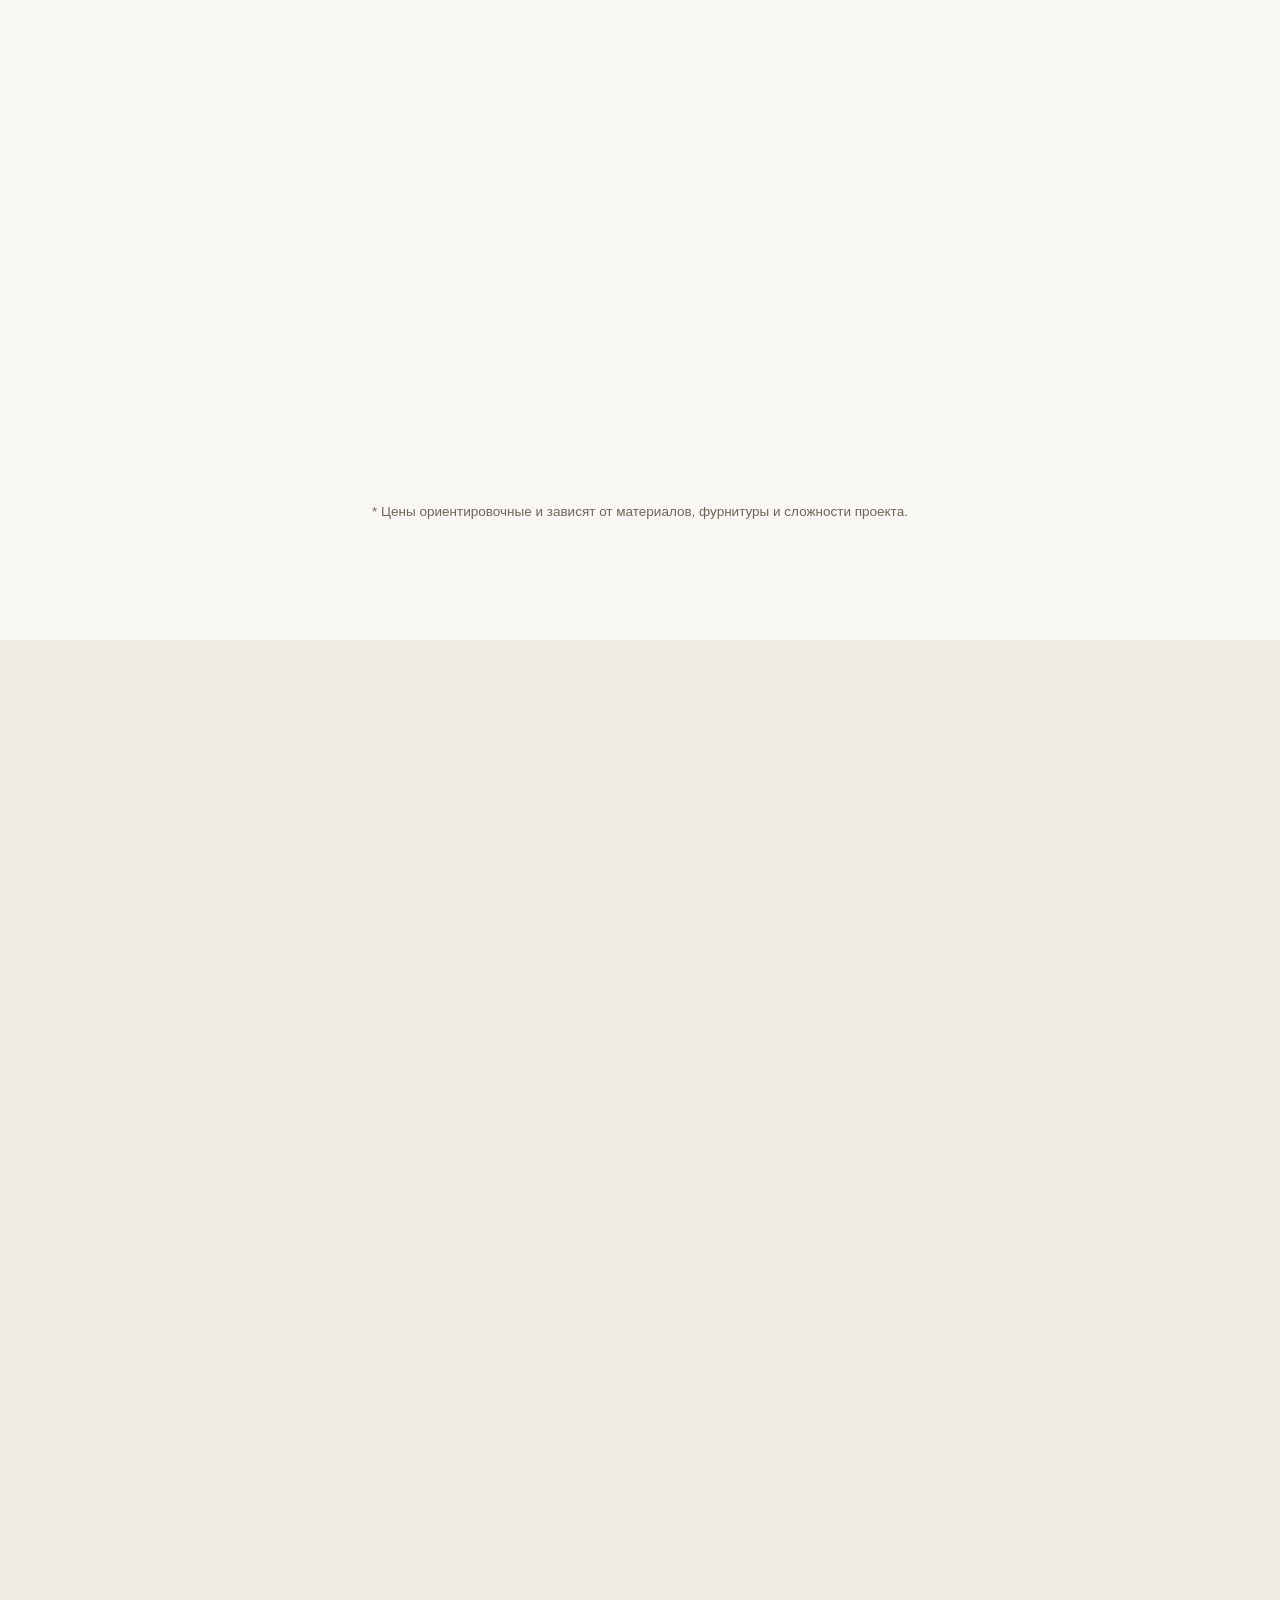
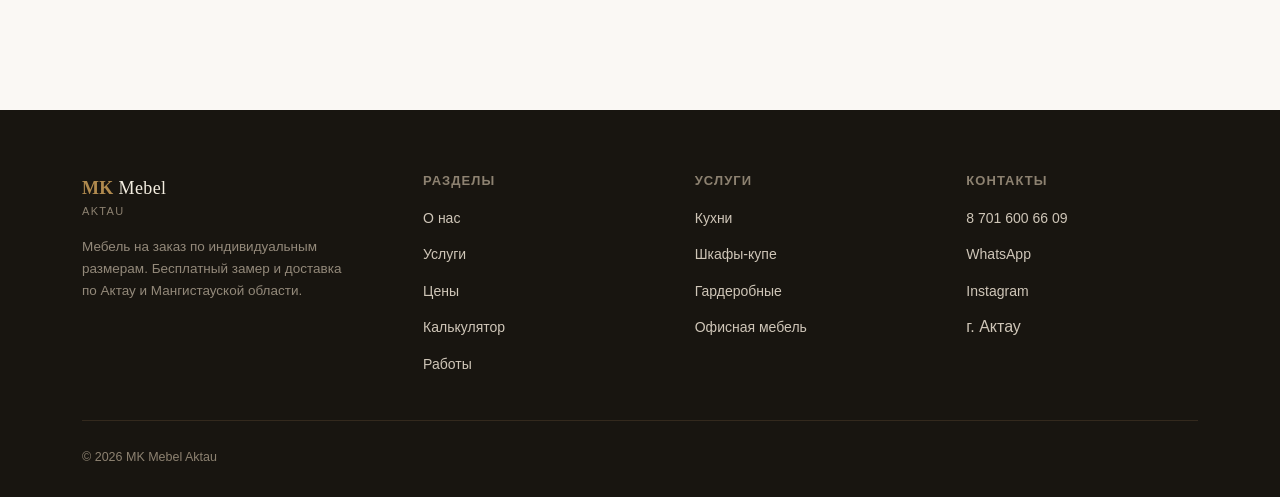
==== commit 16d0aa41: "Refactor SVG elements in index.html" ====
--- a/index.html
+++ b/index.html
@@ -732,37 +732,31 @@
           работ</h2>
       </div>
       <div class="portfolio-grid reveal">
-        <!--
-        ФОТОГРАФИИ:
-        В data-images укажите имена файлов через запятую.
-        Все файлы должны лежать в папке images/examples/
-        Например: data-images="kitchen-1.jpg,kitchen-2.jpg,kitchen-3.jpg"
-      -->
         <div class="p-tile"
           data-images="photo_2_2026-08-18_14-49-37.webp,photo_32_2026-08-18_14-49-37.webp,photo_38_2026-08-18_14-49-37.webp,kitchen-1.webp,kitchen-2.webp,kitchen-3.webp,kitchen-4.webp,kitchen-5.webp,kitchen-6.webp,kitchen-7.webp,kitchen-8.webp,kitchen-9.webp,kitchen-10.webp,,kitchen-11.webp,kitchen-12.webp,kitchen-13.webp,kitchen-14.webp">
           <div class="swatch"></div>
           <button class="p-arrow prev" type="button" aria-label="Предыдущее фото">
-            <svg viewBox="0 0 24 24" fill="none" stroke="currentColor" stroke-width="2">
-              <path d="M15 18l-6-6 6-6" />
+            <svg viewBox="0 0 24 24" fill="none" stroke="currentColor" stroke-width="2" stroke-linecap="round" stroke-linejoin="round">
+              <path d="M15 18l-6-6 6-6"></path>
             </svg>
           </button>
           <button class="p-arrow next" type="button" aria-label="Следующее фото">
-            <svg viewBox="0 0 24 24" fill="none" stroke="currentColor" stroke-width="2">
-              <path d="M9 18l6-6-6" />
+            <svg viewBox="0 0 24 24" fill="none" stroke="currentColor" stroke-width="2" stroke-linecap="round" stroke-linejoin="round">
+              <path d="M9 18l6-6-6-6"></path>
             </svg>
           </button>
           <span class="i18n" data-ru="Кухни" data-kz="Асханалар">Кухни</span>
         </div>
         <div class="p-tile" data-images="wardrobe-1.webp,wardrobe-2.webp,wardrobe-3.webp">
           <div class="swatch"></div>
-          <button class="p-arrow prev" type="button" aria-label="Предыдущее фото">
-            <svg viewBox="0 0 24 24" fill="none" stroke="currentColor" stroke-width="2">
-              <path d="M15 18l-6-6 6-6" />
-            </svg>
-          </button>
           <button class="p-arrow next" type="button" aria-label="Следующее фото">
-            <svg viewBox="0 0 24 24" fill="none" stroke="currentColor" stroke-width="2">
-              <path d="M9 18l6-6-6" />
+            <svg viewBox="0 0 24 24" fill="none" stroke="currentColor" stroke-width="2" stroke-linecap="round" stroke-linejoin="round">
+              <path d="M9 18l6-6-6-6"></path>
+            </svg>
+          </button>
+          <button class="p-arrow next" type="button" aria-label="Следующее фото">
+            <svg viewBox="0 0 24 24" fill="none" stroke="currentColor" stroke-width="2" stroke-linecap="round" stroke-linejoin="round">
+              <path d="M9 18l6-6-6-6"></path>
             </svg>
           </button>
           <span class="i18n" data-ru="Шкафы-купе" data-kz="Купе шкафтар">Шкафы-купе</span>
@@ -770,13 +764,13 @@
         <div class="p-tile" data-images="dressing-1.webp,dressing-2.webp,dressing-3.webp">
           <div class="swatch"></div>
           <button class="p-arrow prev" type="button" aria-label="Предыдущее фото">
-            <svg viewBox="0 0 24 24" fill="none" stroke="currentColor" stroke-width="2">
-              <path d="M15 18l-6-6 6-6" />
+            <svg viewBox="0 0 24 24" fill="none" stroke="currentColor" stroke-width="2" stroke-linecap="round" stroke-linejoin="round">
+              <path d="M15 18l-6-6 6-6"></path>
             </svg>
           </button>
           <button class="p-arrow next" type="button" aria-label="Следующее фото">
-            <svg viewBox="0 0 24 24" fill="none" stroke="currentColor" stroke-width="2">
-              <path d="M9 18l6-6-6" />
+            <svg viewBox="0 0 24 24" fill="none" stroke="currentColor" stroke-width="2" stroke-linecap="round" stroke-linejoin="round">
+              <path d="M9 18l6-6-6-6"></path>
             </svg>
           </button>
           <span class="i18n" data-ru="Гардеробные" data-kz="Гардеробтар">Гардеробные</span>
@@ -784,27 +778,27 @@
         <div class="p-tile" data-images="hallway-1.webp,hallway-2.webp,hallway-3.webp,hallway-4.webp">
           <div class="swatch"></div>
           <button class="p-arrow prev" type="button" aria-label="Предыдущее фото">
-            <svg viewBox="0 0 24 24" fill="none" stroke="currentColor" stroke-width="2">
-              <path d="M15 18l-6-6 6-6" />
+            <svg viewBox="0 0 24 24" fill="none" stroke="currentColor" stroke-width="2" stroke-linecap="round" stroke-linejoin="round">
+              <path d="M15 18l-6-6 6-6"></path>
             </svg>
           </button>
           <button class="p-arrow next" type="button" aria-label="Следующее фото">
-            <svg viewBox="0 0 24 24" fill="none" stroke="currentColor" stroke-width="2">
-              <path d="M9 18l6-6-6" />
-            </svg>
-          </button>
+            <svg viewBox="0 0 24 24" fill="none" stroke="currentColor" stroke-width="2" stroke-linecap="round" stroke-linejoin="round">
+              <path d="M9 18l6-6-6-6"></path>
+            </svg>
+          </button>  
           <span class="i18n" data-ru="Прихожие" data-kz="Дәліздер">Прихожие</span>
         </div>
         <div class="p-tile" data-images="bedroom-1.webp,bedroom-2.webp,bedroom-3.webp">
           <div class="swatch"></div>
           <button class="p-arrow prev" type="button" aria-label="Предыдущее фото">
-            <svg viewBox="0 0 24 24" fill="none" stroke="currentColor" stroke-width="2">
-              <path d="M15 18l-6-6 6-6" />
+            <svg viewBox="0 0 24 24" fill="none" stroke="currentColor" stroke-width="2" stroke-linecap="round" stroke-linejoin="round">
+              <path d="M15 18l-6-6 6-6"></path>
             </svg>
           </button>
           <button class="p-arrow next" type="button" aria-label="Следующее фото">
-            <svg viewBox="0 0 24 24" fill="none" stroke="currentColor" stroke-width="2">
-              <path d="M9 18l6-6-6" />
+            <svg viewBox="0 0 24 24" fill="none" stroke="currentColor" stroke-width="2" stroke-linecap="round" stroke-linejoin="round">
+              <path d="M9 18l6-6-6-6"></path>
             </svg>
           </button>
           <span class="i18n" data-ru="Спальни" data-kz="Жатын бөлме">Спальни</span>
@@ -813,13 +807,13 @@
           data-images="bathroom-1.webp,bathroom-2.webp,bathroom-3.webp,bathroom-4.webp,bathroom-5.webp,bathroom-6.webp">
           <div class="swatch"></div>
           <button class="p-arrow prev" type="button" aria-label="Предыдущее фото">
-            <svg viewBox="0 0 24 24" fill="none" stroke="currentColor" stroke-width="2">
-              <path d="M15 18l-6-6 6-6" />
+            <svg viewBox="0 0 24 24" fill="none" stroke="currentColor" stroke-width="2" stroke-linecap="round" stroke-linejoin="round">
+              <path d="M15 18l-6-6 6-6"></path>
             </svg>
           </button>
           <button class="p-arrow next" type="button" aria-label="Следующее фото">
-            <svg viewBox="0 0 24 24" fill="none" stroke="currentColor" stroke-width="2">
-              <path d="M9 18l6-6-6" />
+            <svg viewBox="0 0 24 24" fill="none" stroke="currentColor" stroke-width="2" stroke-linecap="round" stroke-linejoin="round">
+              <path d="M9 18l6-6-6-6"></path>
             </svg>
           </button>
           <span class="i18n" data-ru="Ванная" data-kz="Ванна">Ванная</span>
@@ -828,13 +822,13 @@
           data-images="office-1.webp,office-2.webp,office-3.webp,office-4.webp,office-5.webp,office-6.webp,office-7.webp">
           <div class="swatch"></div>
           <button class="p-arrow prev" type="button" aria-label="Предыдущее фото">
-            <svg viewBox="0 0 24 24" fill="none" stroke="currentColor" stroke-width="2">
-              <path d="M15 18l-6-6 6-6" />
+            <svg viewBox="0 0 24 24" fill="none" stroke="currentColor" stroke-width="2" stroke-linecap="round" stroke-linejoin="round">
+              <path d="M15 18l-6-6 6-6"></path>
             </svg>
           </button>
           <button class="p-arrow next" type="button" aria-label="Следующее фото">
-            <svg viewBox="0 0 24 24" fill="none" stroke="currentColor" stroke-width="2">
-              <path d="M9 18l6-6-6" />
+            <svg viewBox="0 0 24 24" fill="none" stroke="currentColor" stroke-width="2" stroke-linecap="round" stroke-linejoin="round">
+              <path d="M9 18l6-6-6-6"></path>
             </svg>
           </button>
           <span class="i18n" data-ru="Офис" data-kz="Кеңсе">Офис</span>
@@ -1150,4 +1144,4 @@
   <script src="script.js" defer></script>
 </body>
 
-</html>+</html>
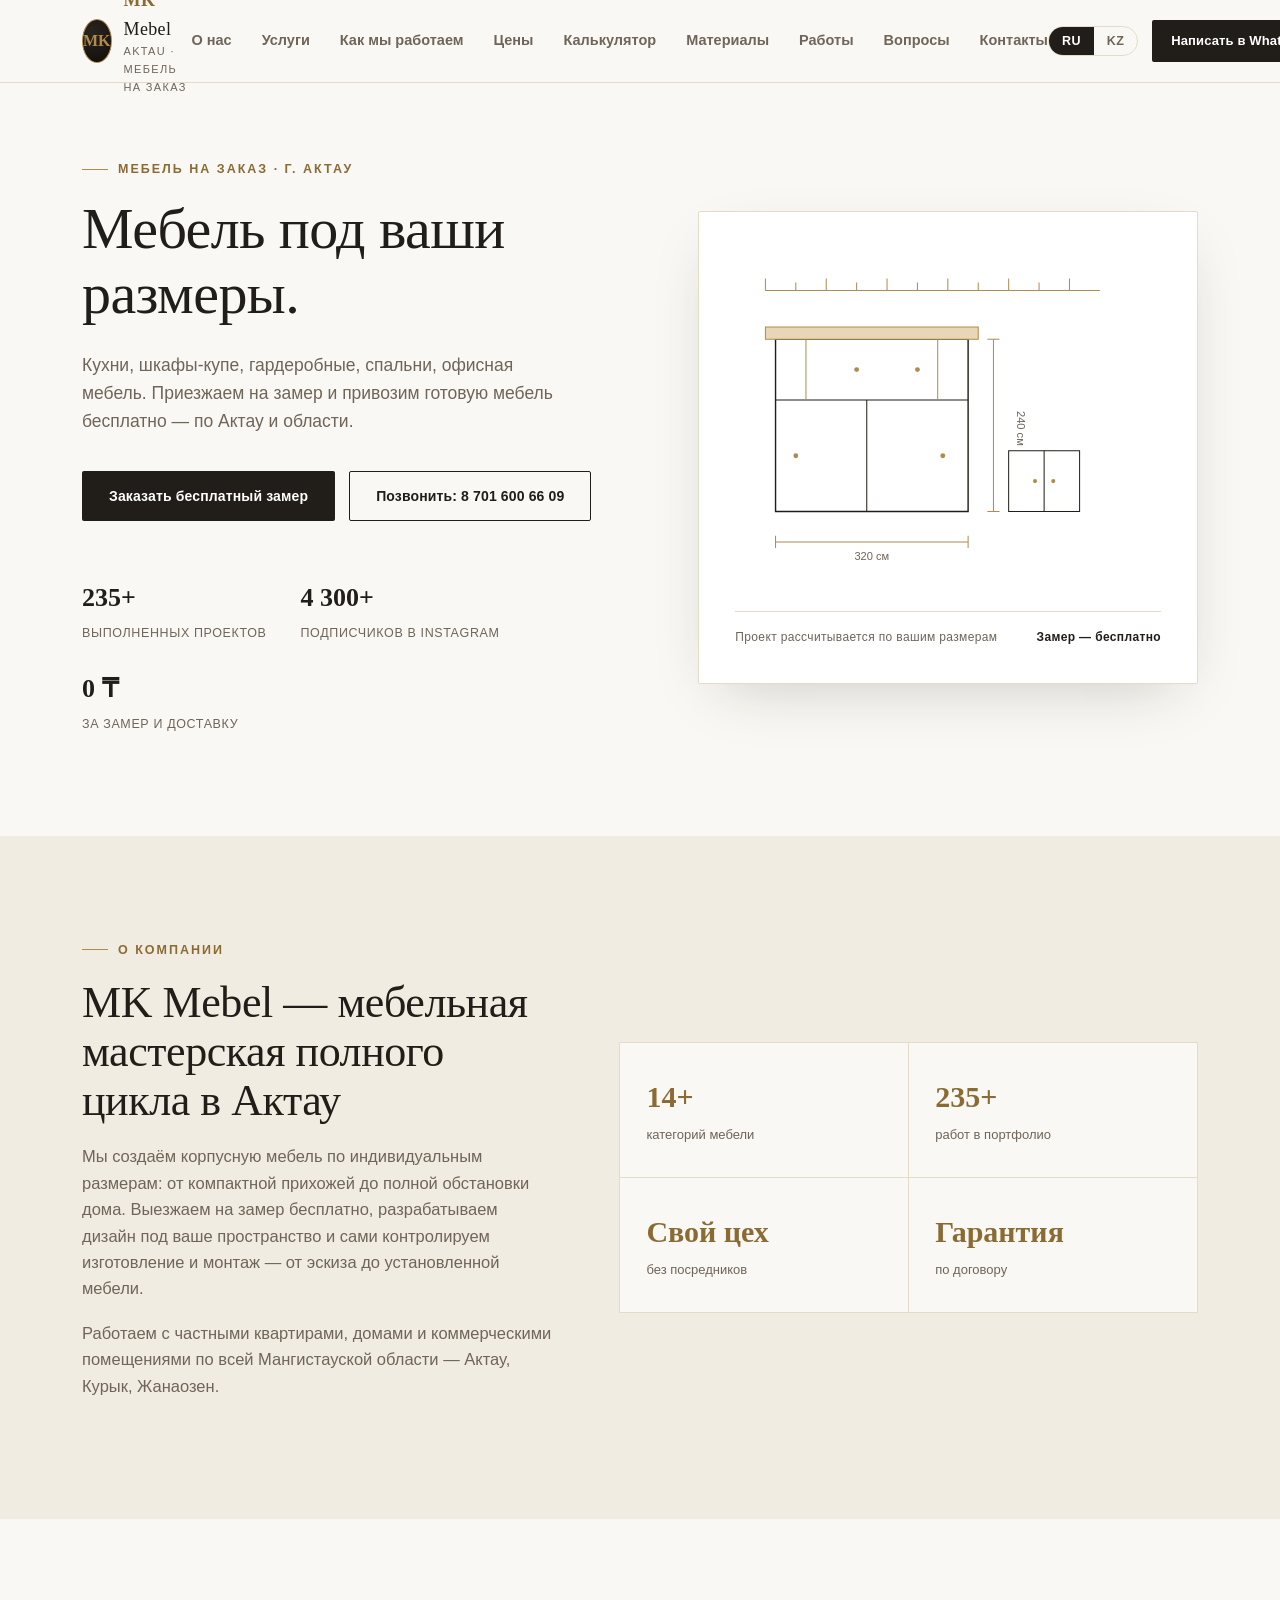
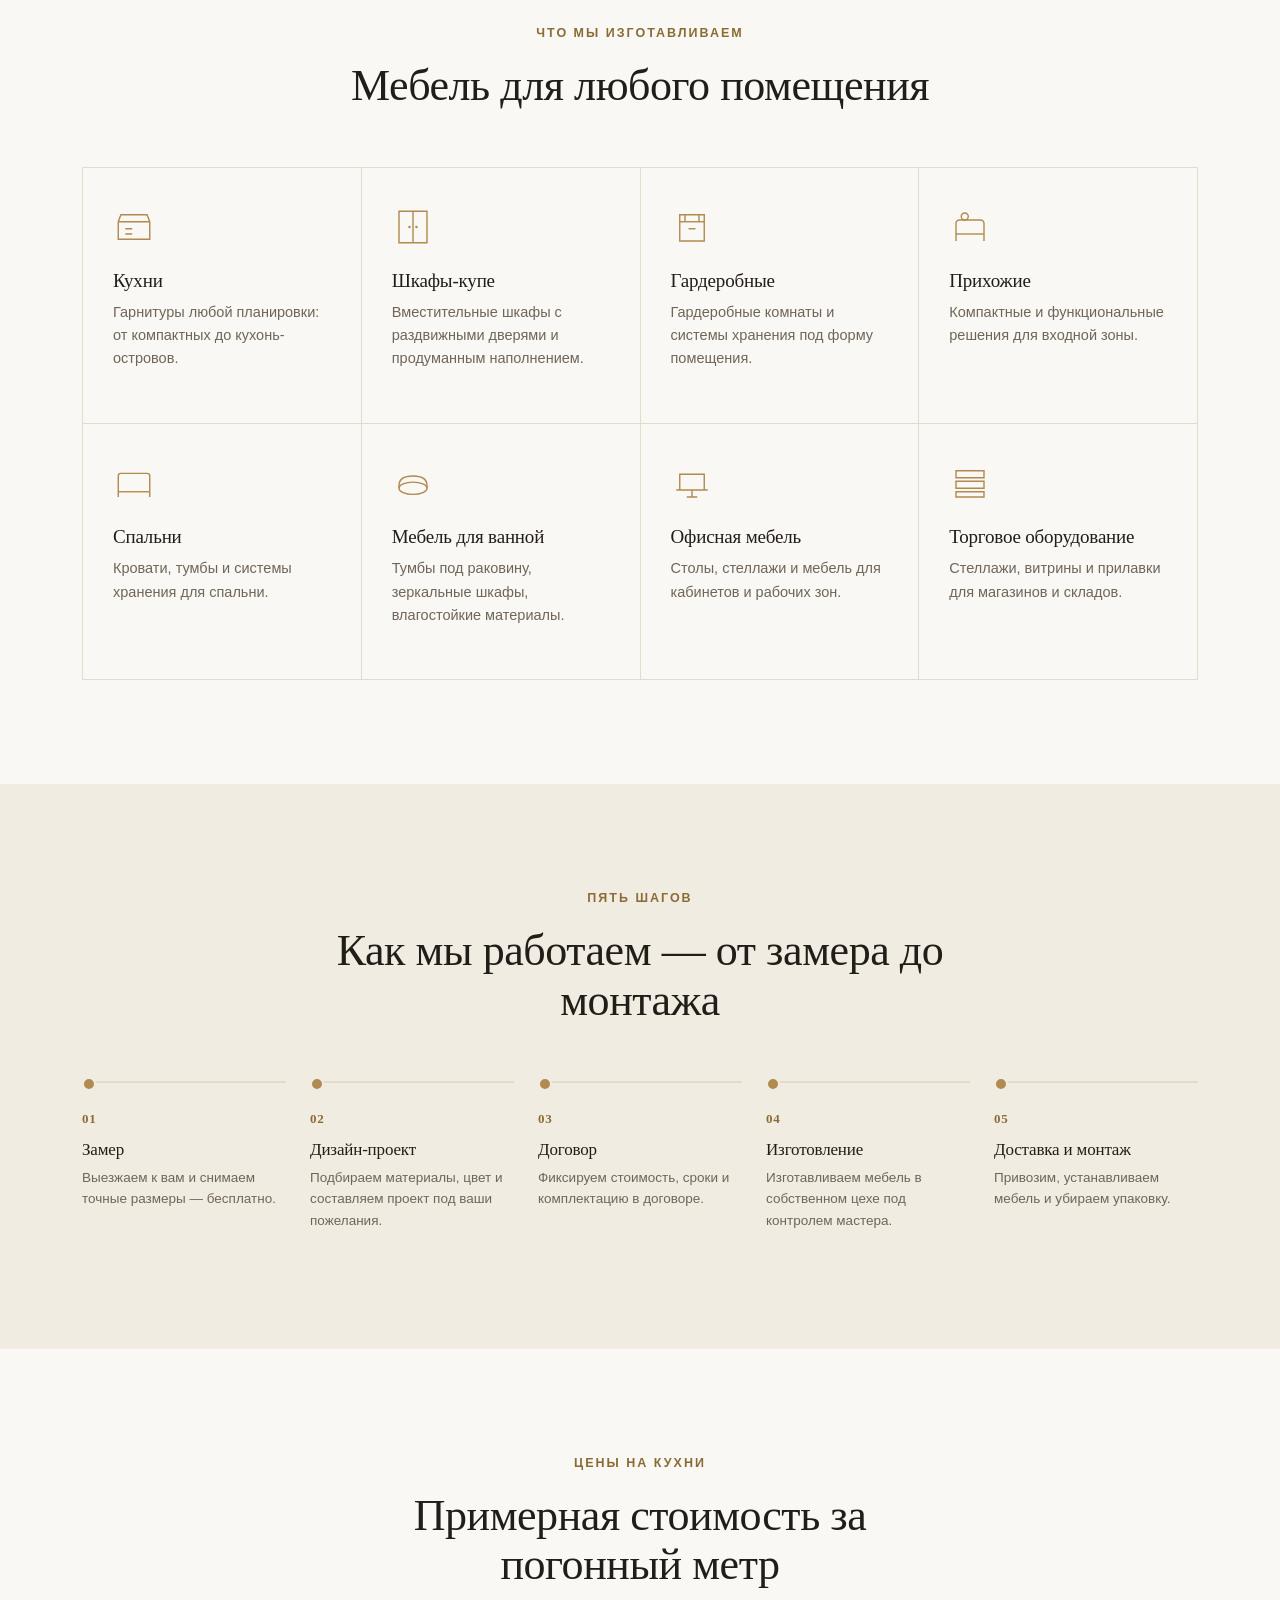
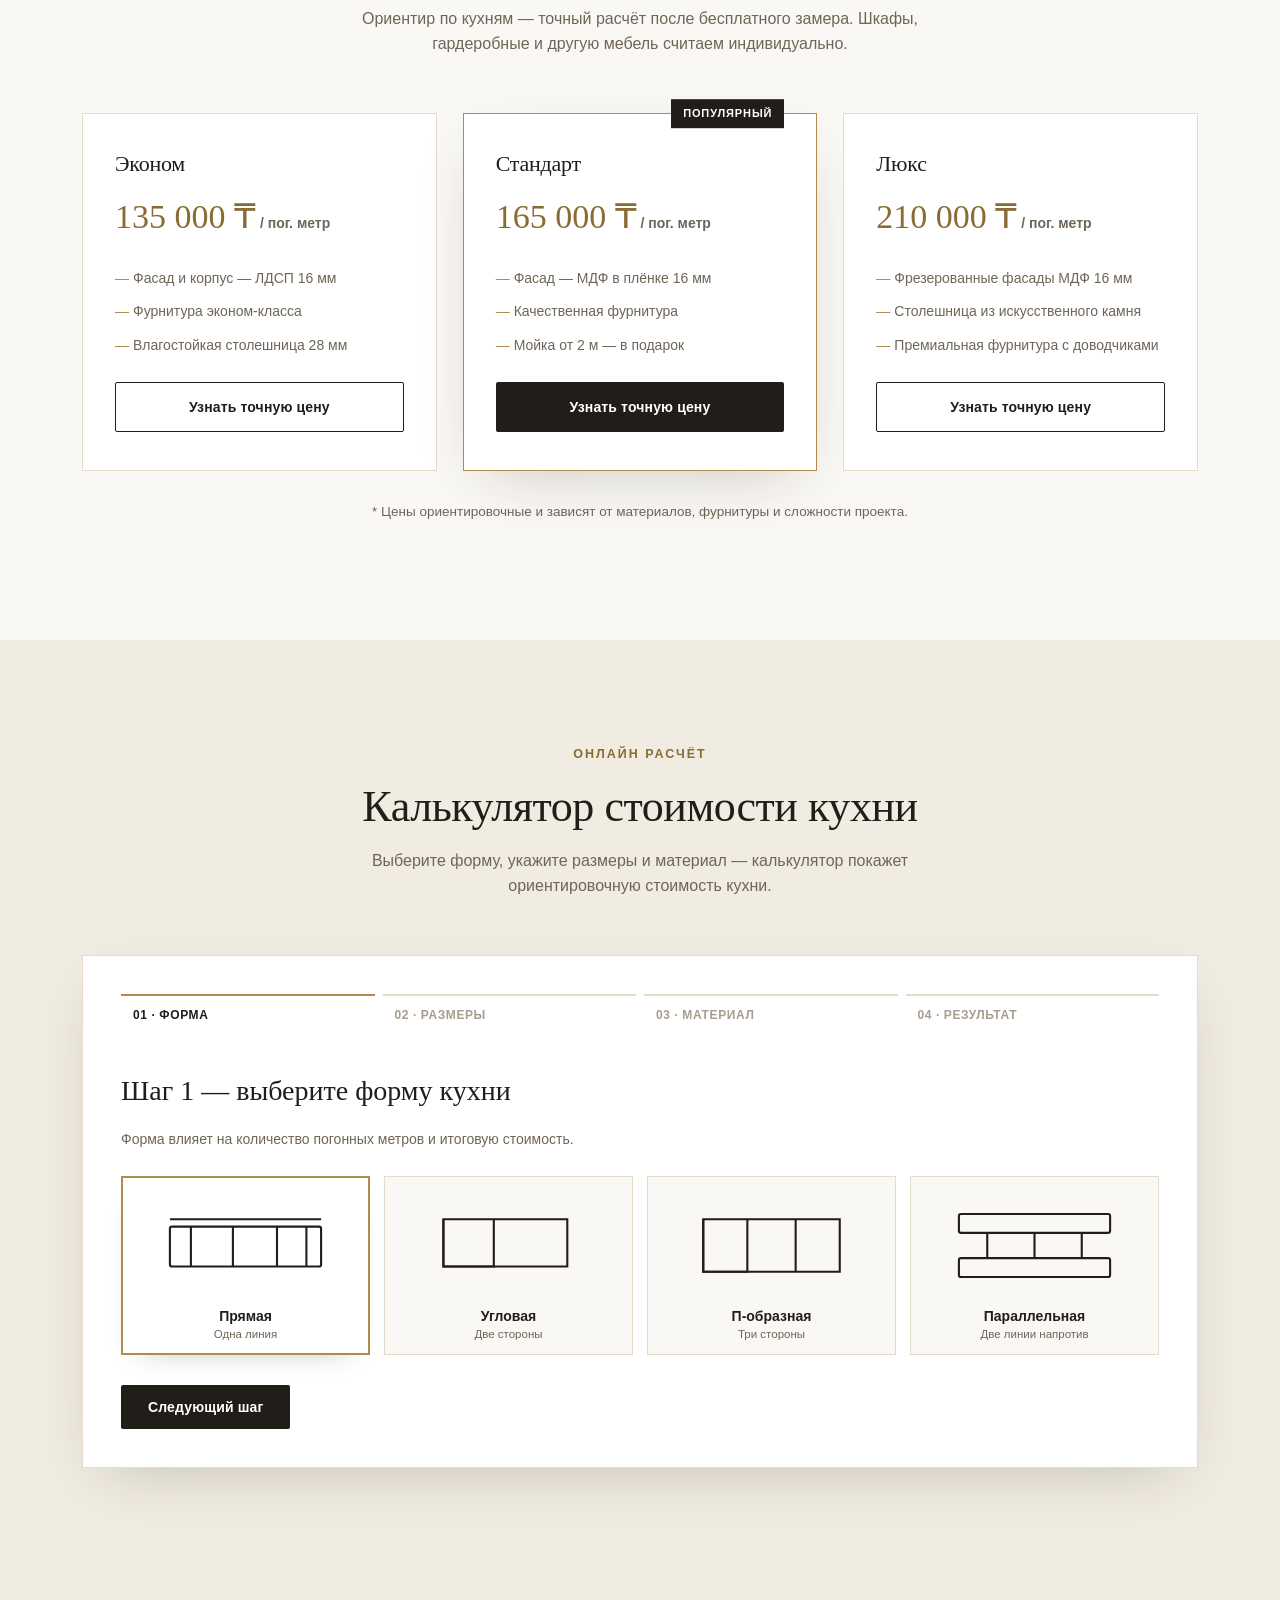
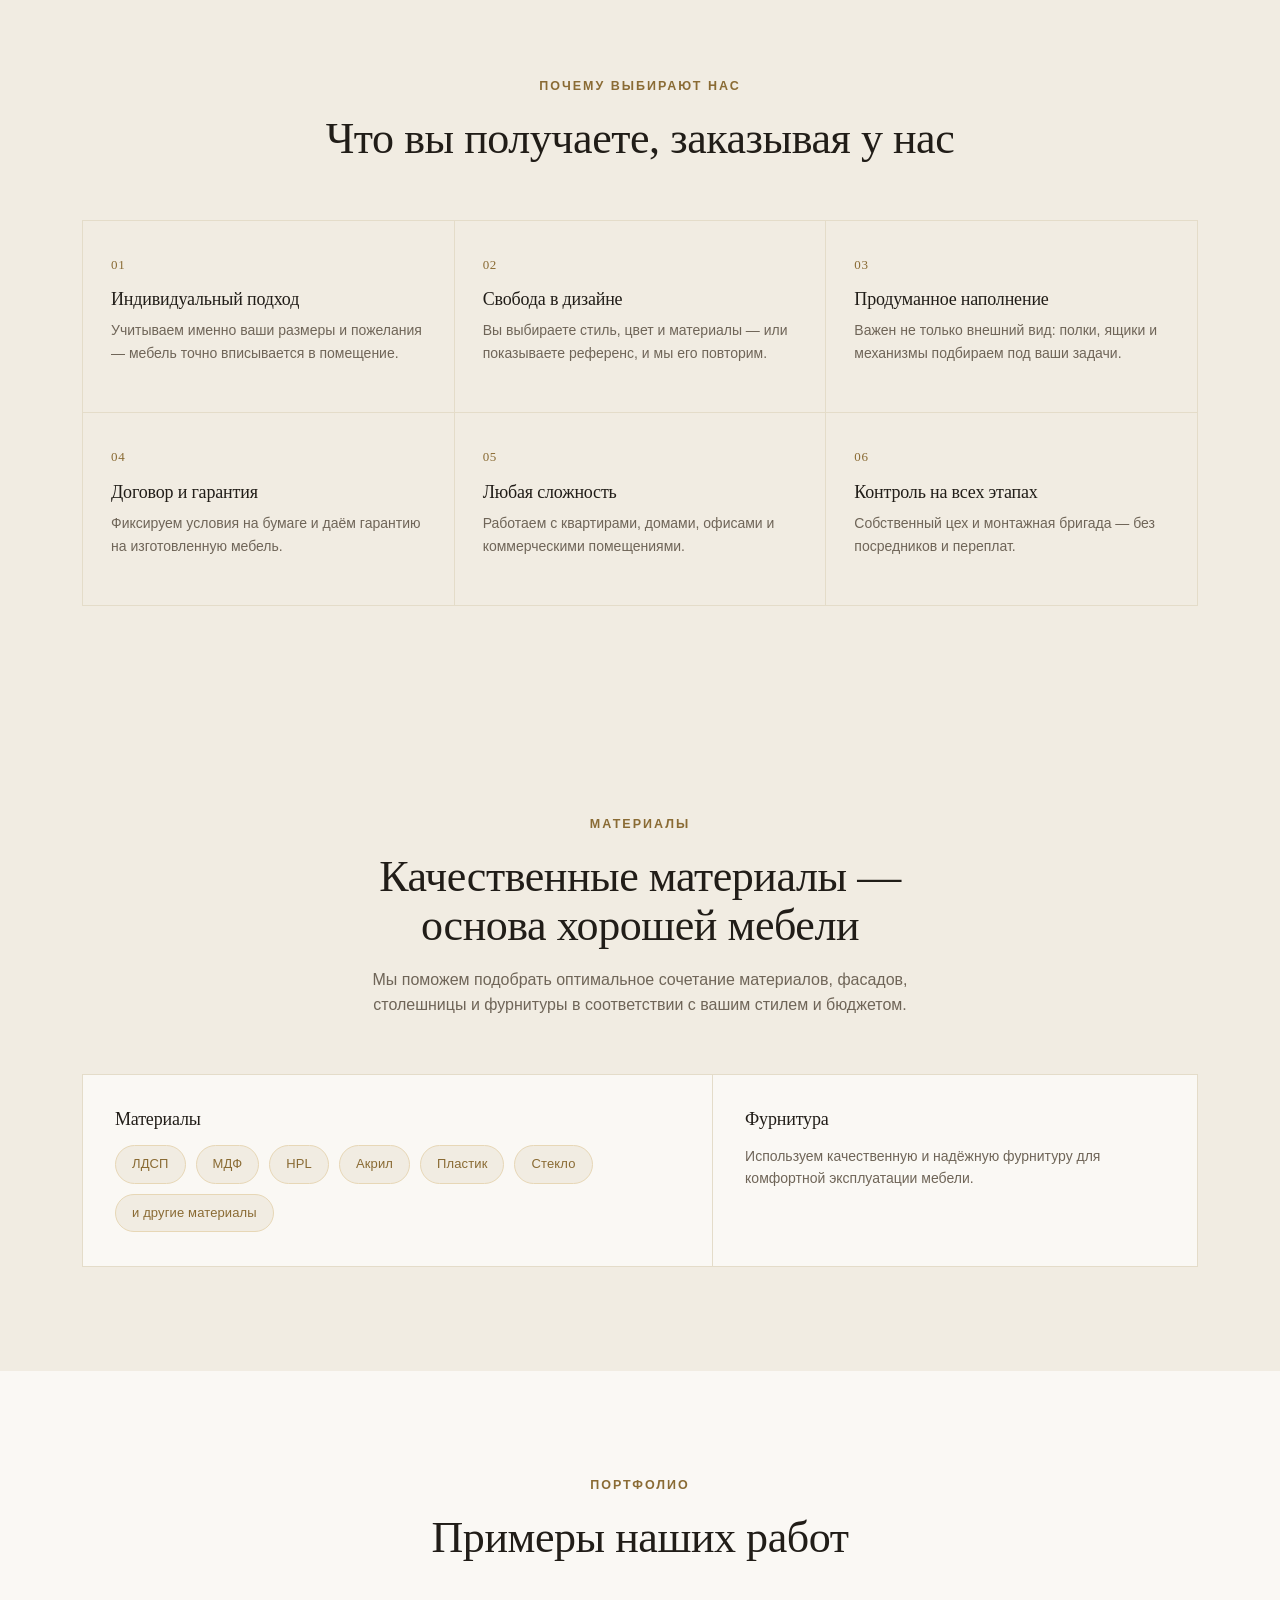
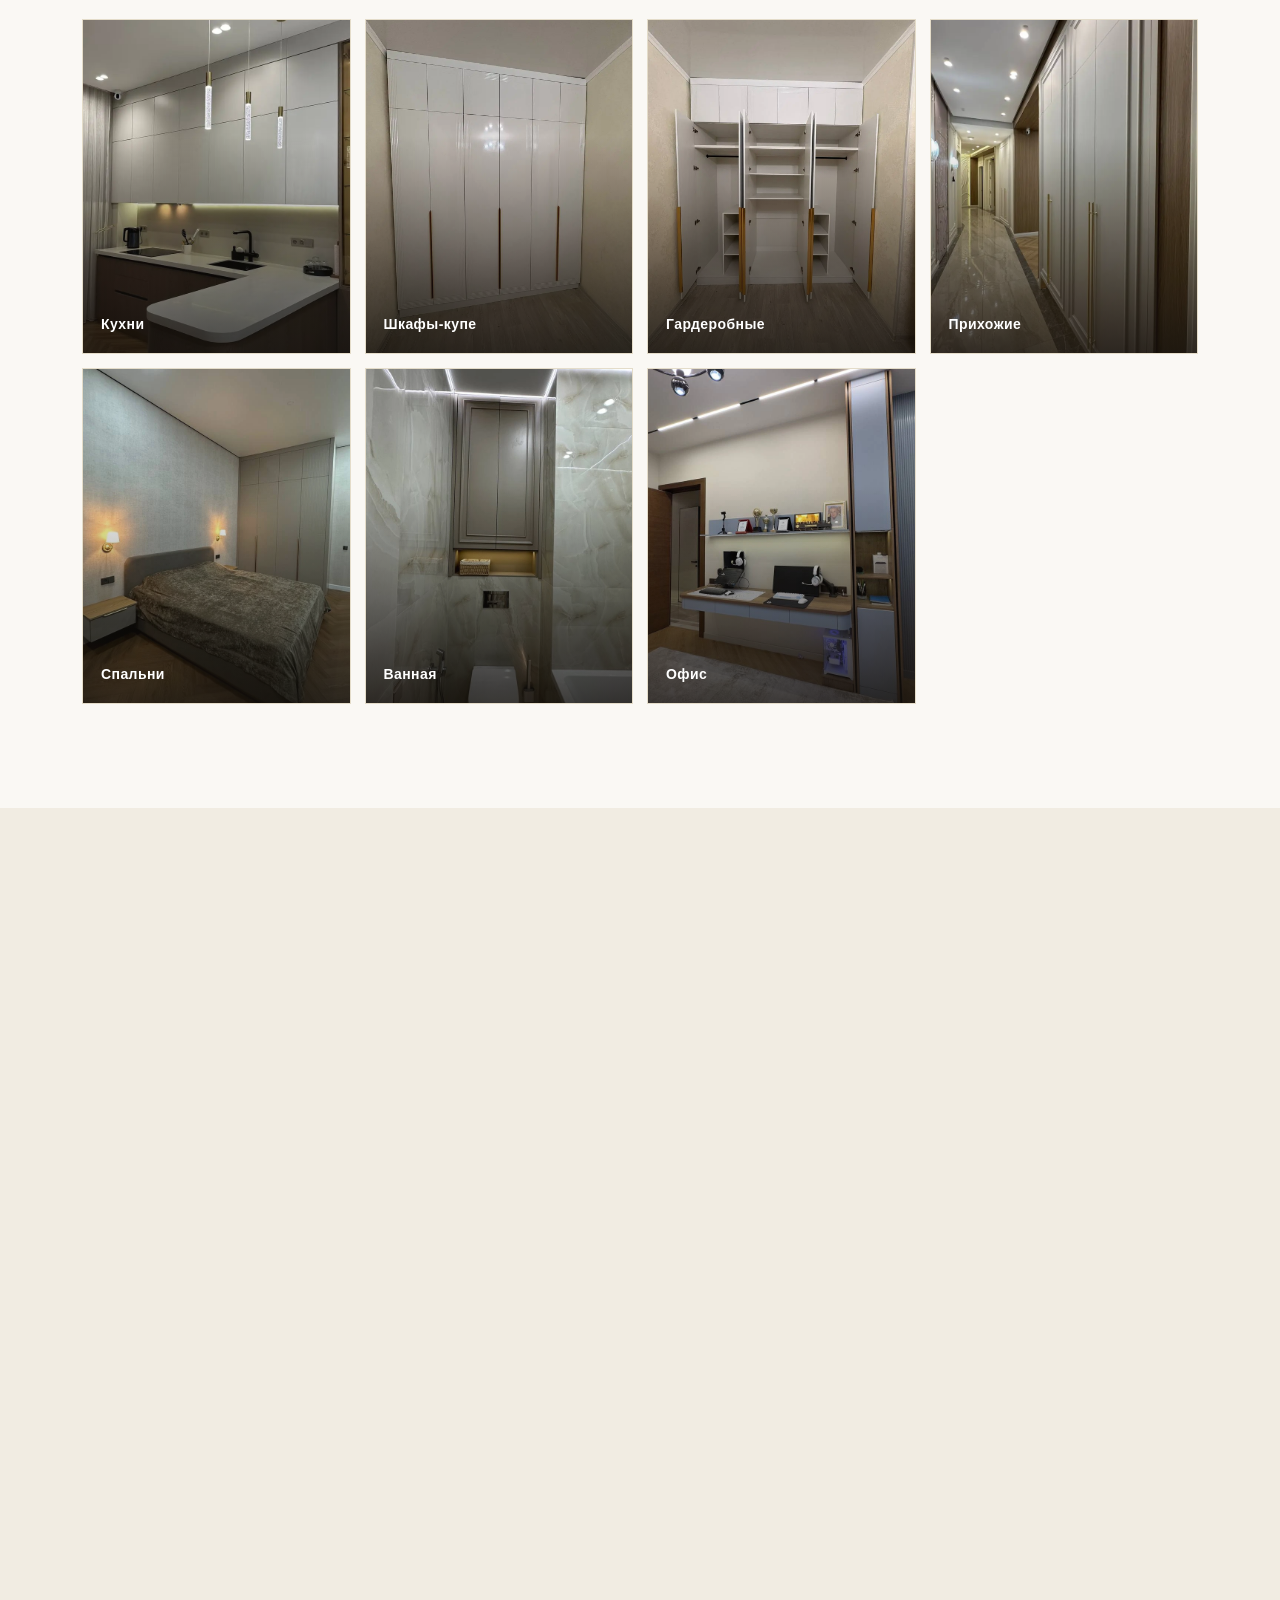
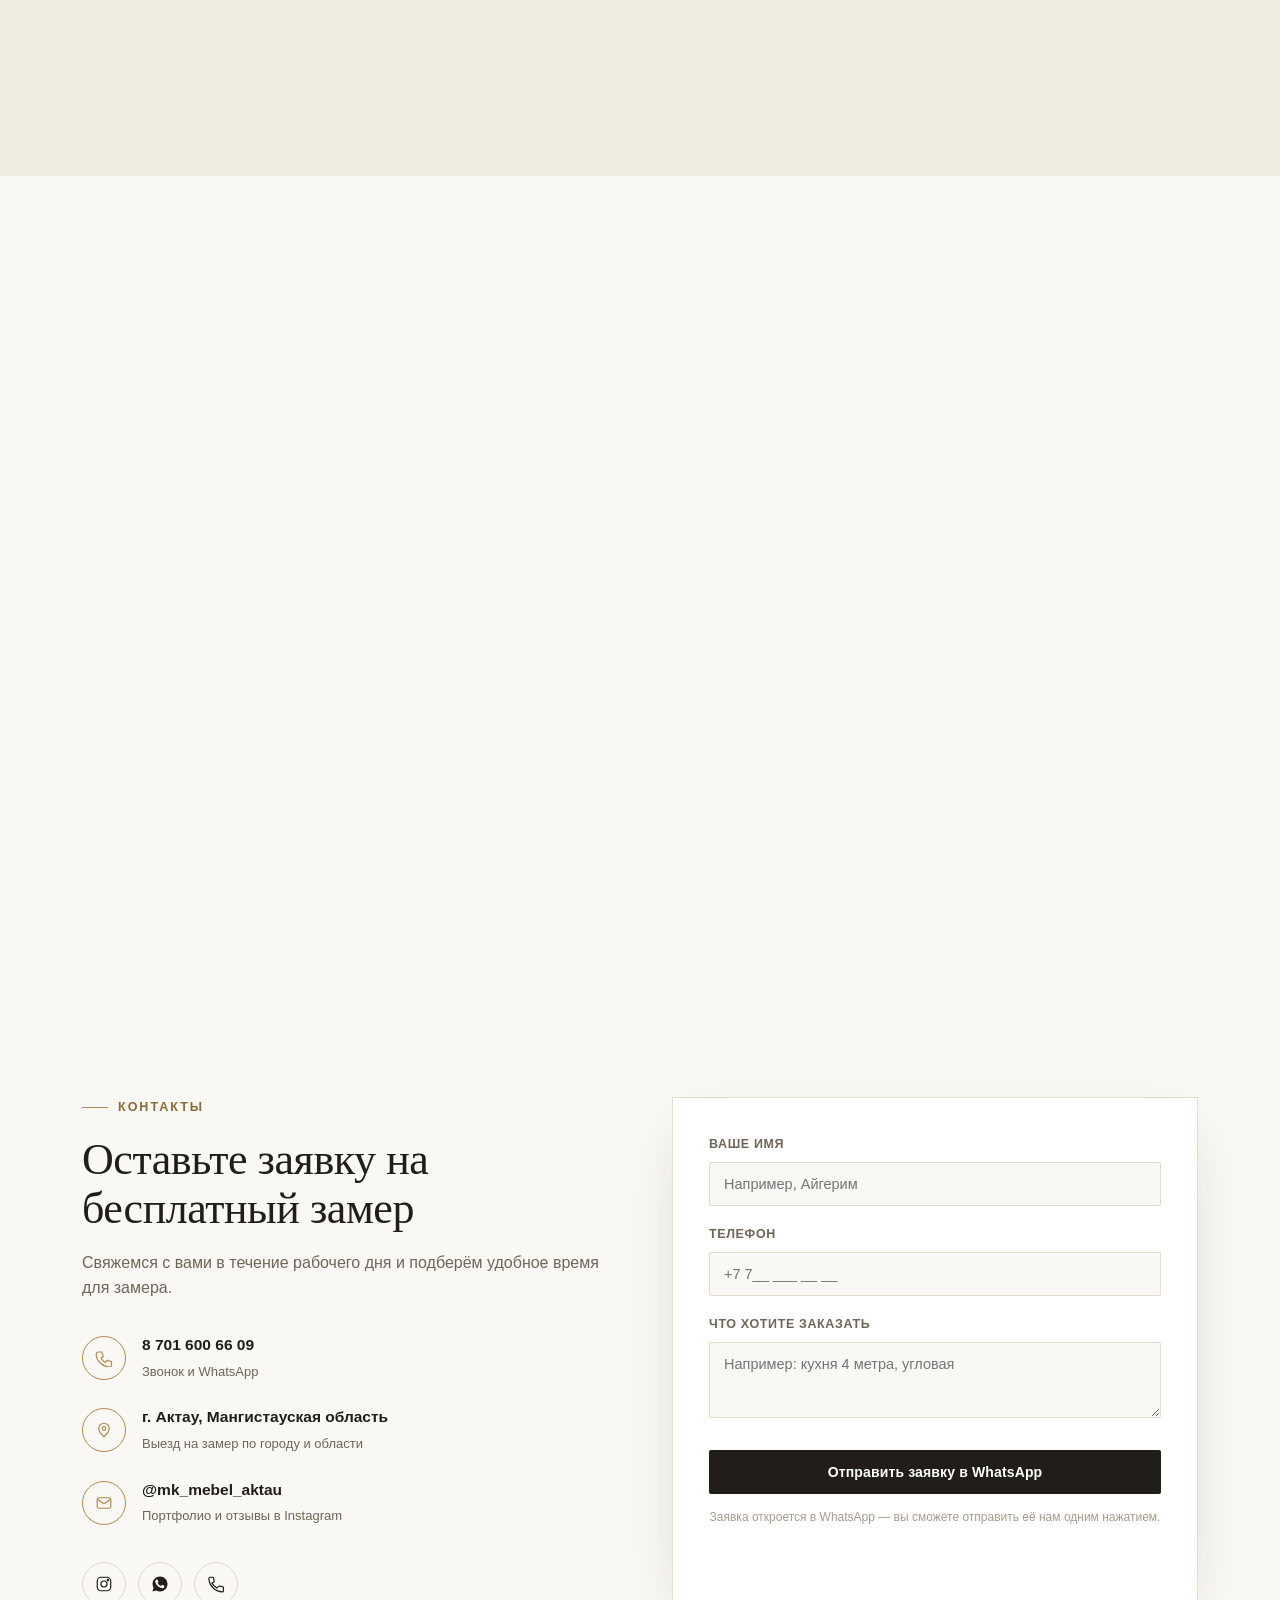
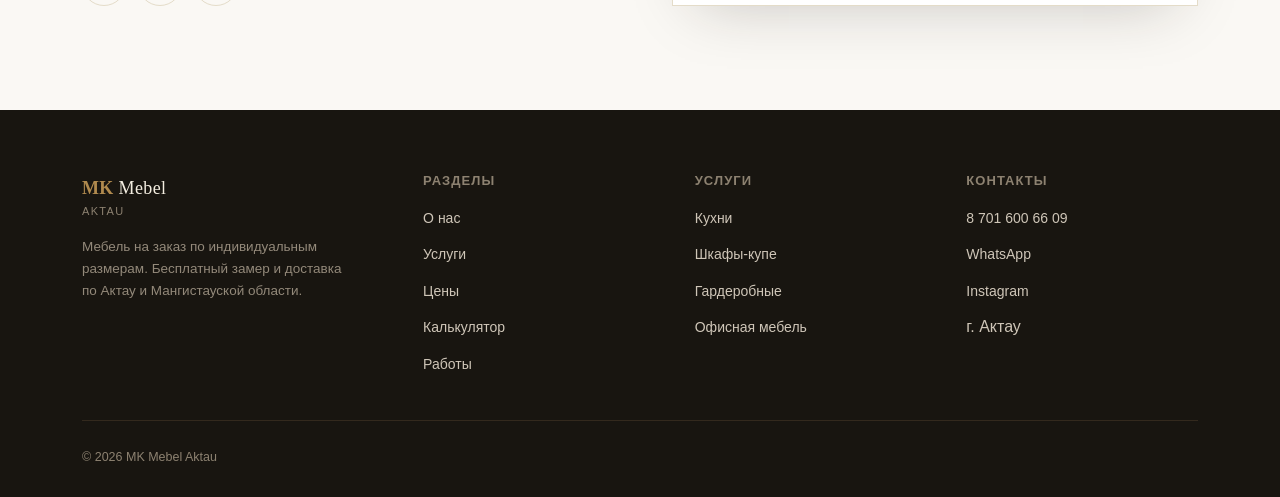
==== commit 96fed7a0: "Написал случайно вместе prev button next. Из-за этого весь сайт стал пустым. Баг нашел сам без ии. а" ====
--- a/index.html
+++ b/index.html
@@ -749,9 +749,9 @@
         </div>
         <div class="p-tile" data-images="wardrobe-1.webp,wardrobe-2.webp,wardrobe-3.webp">
           <div class="swatch"></div>
-          <button class="p-arrow next" type="button" aria-label="Следующее фото">
-            <svg viewBox="0 0 24 24" fill="none" stroke="currentColor" stroke-width="2" stroke-linecap="round" stroke-linejoin="round">
-              <path d="M9 18l6-6-6-6"></path>
+          <button class="p-arrow prev" type="button" aria-label="Предыдущее фото">
+            <svg viewBox="0 0 24 24" fill="none" stroke="currentColor" stroke-width="2" stroke-linecap="round" stroke-linejoin="round">
+              <path d="M15 18l-6-6 6-6"></path>
             </svg>
           </button>
           <button class="p-arrow next" type="button" aria-label="Следующее фото">
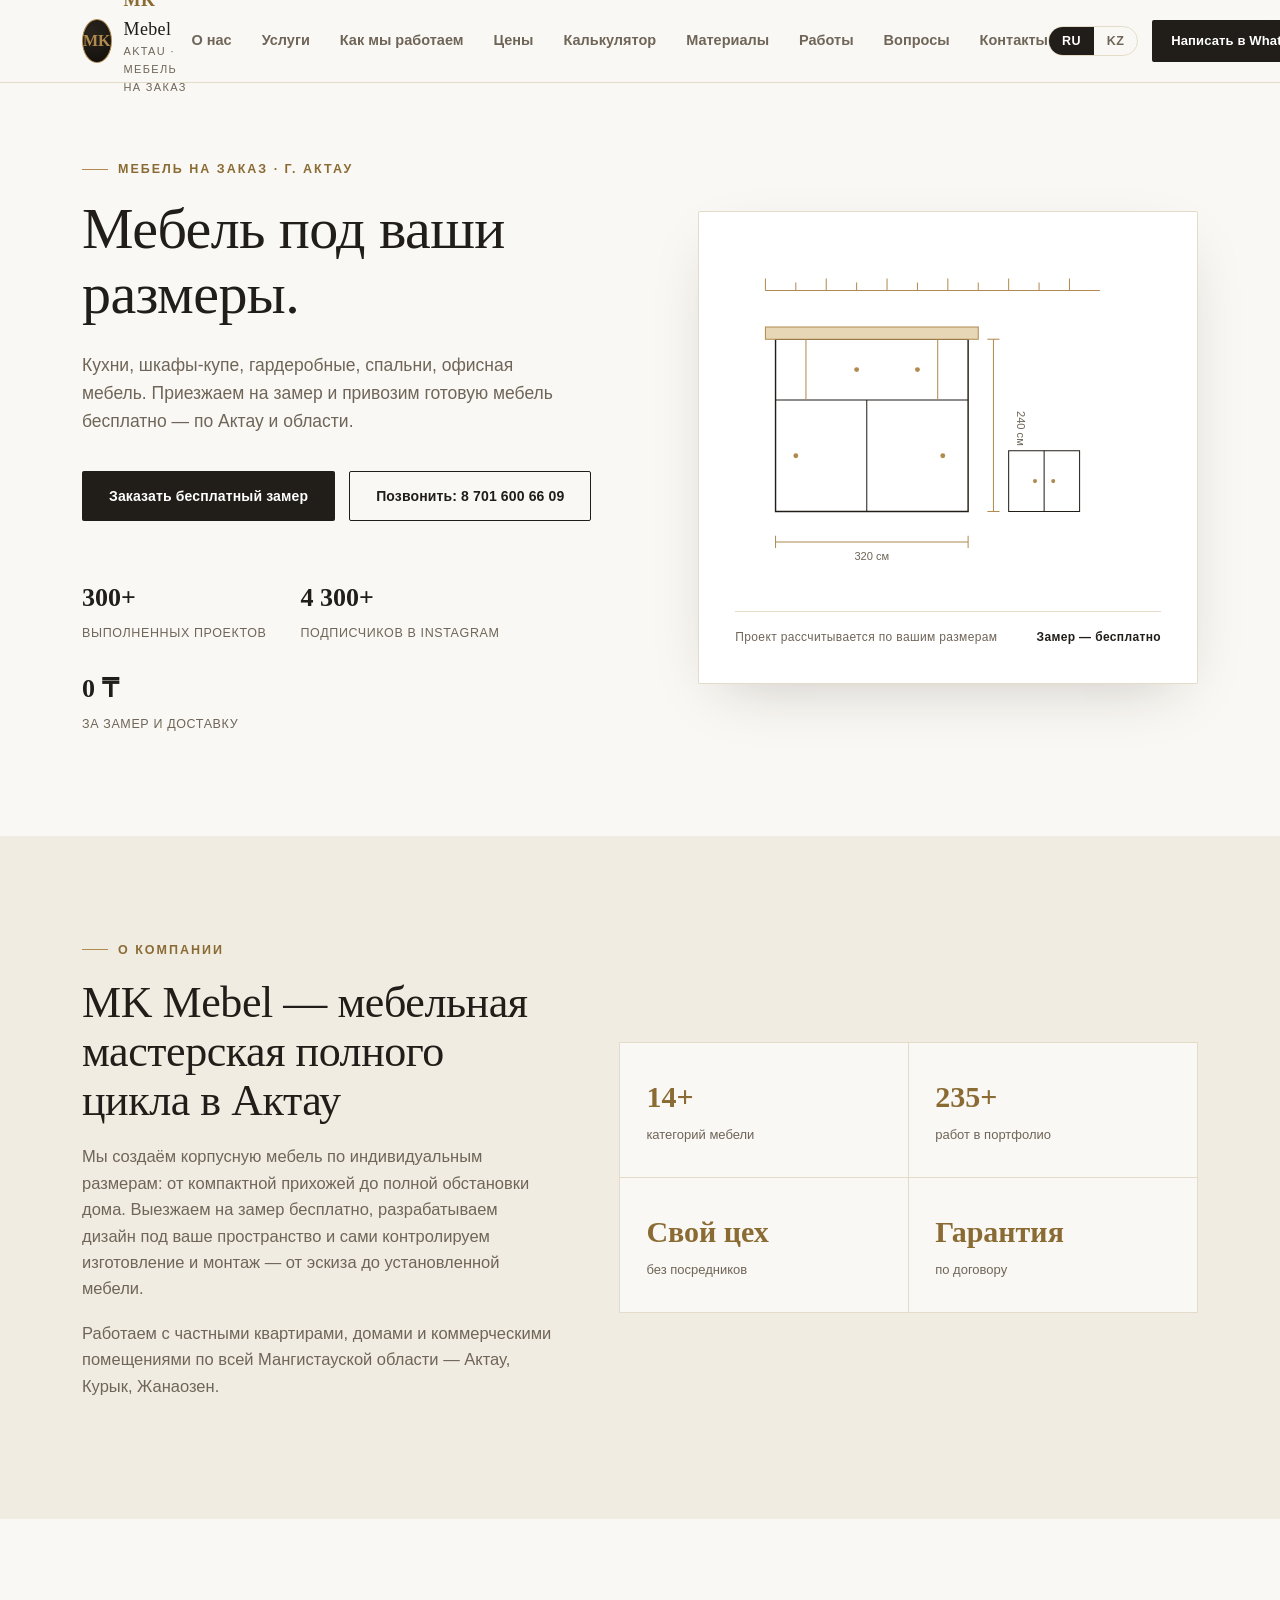
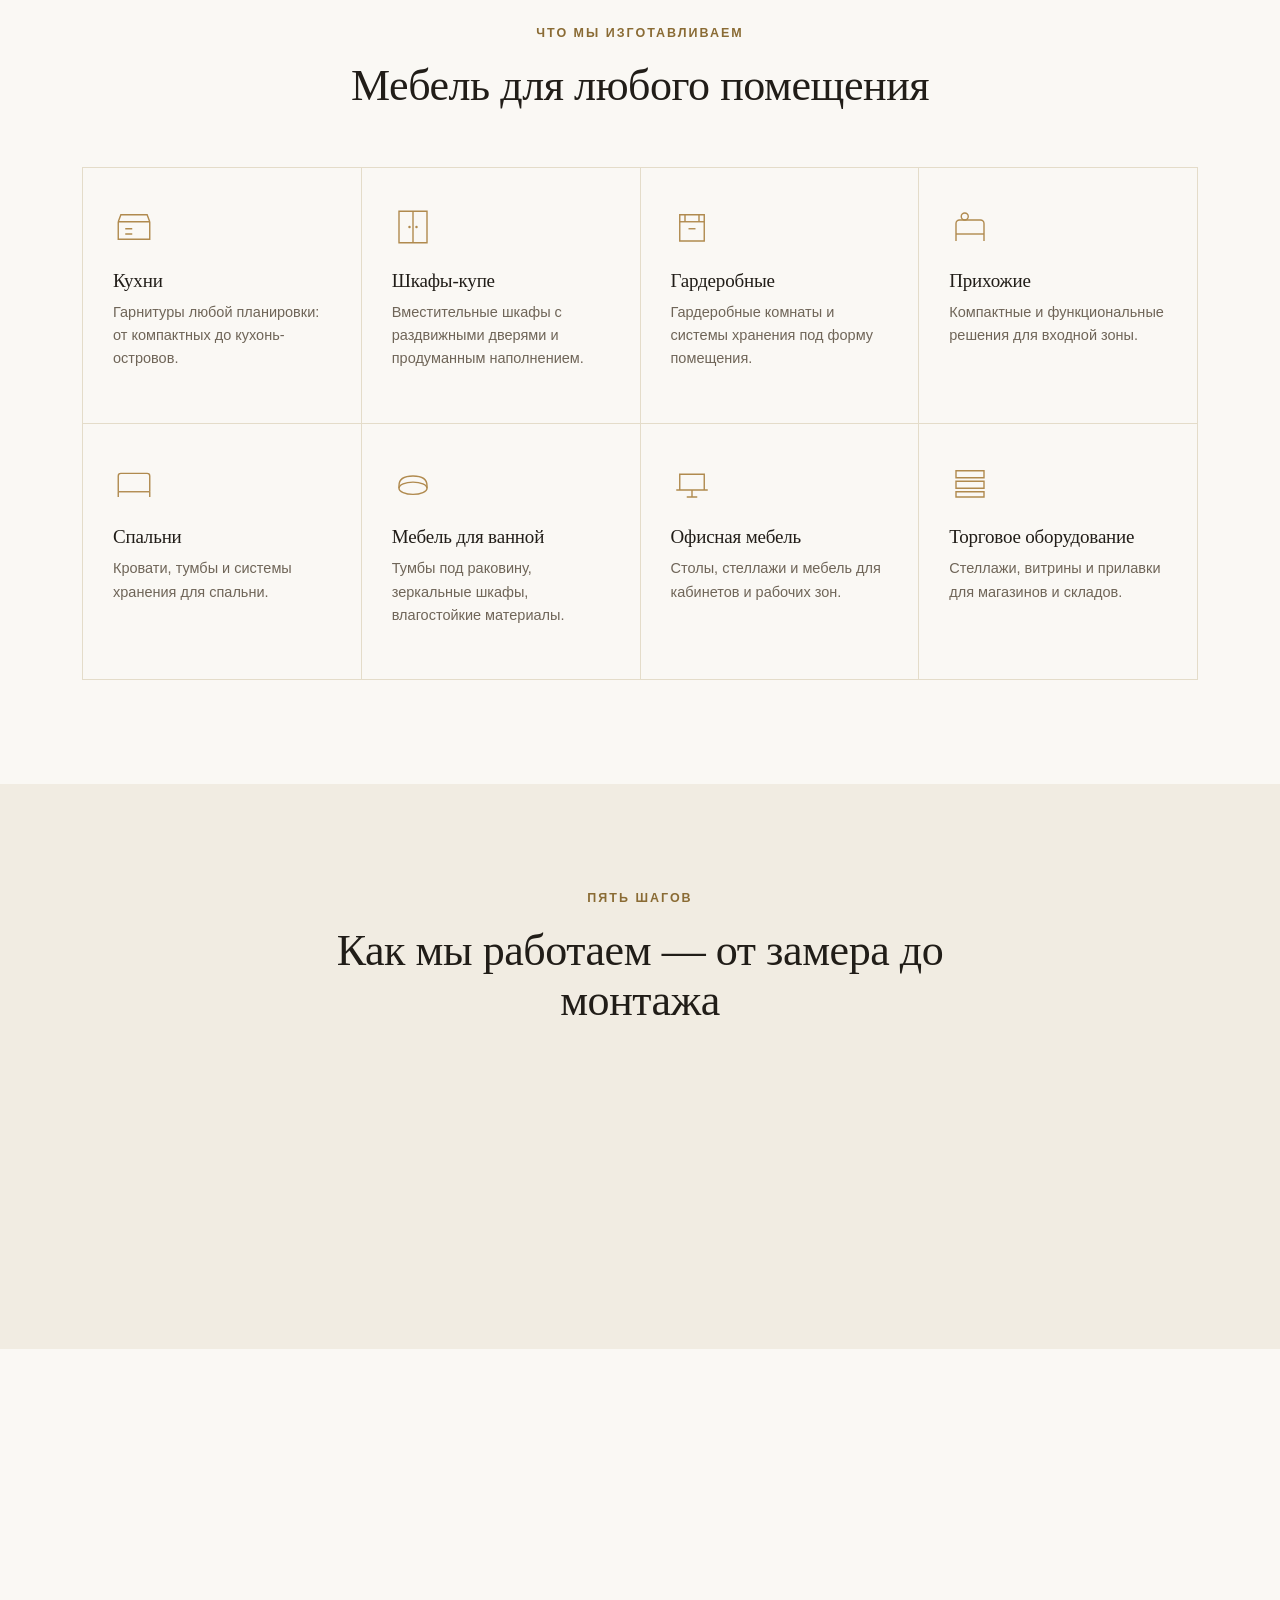
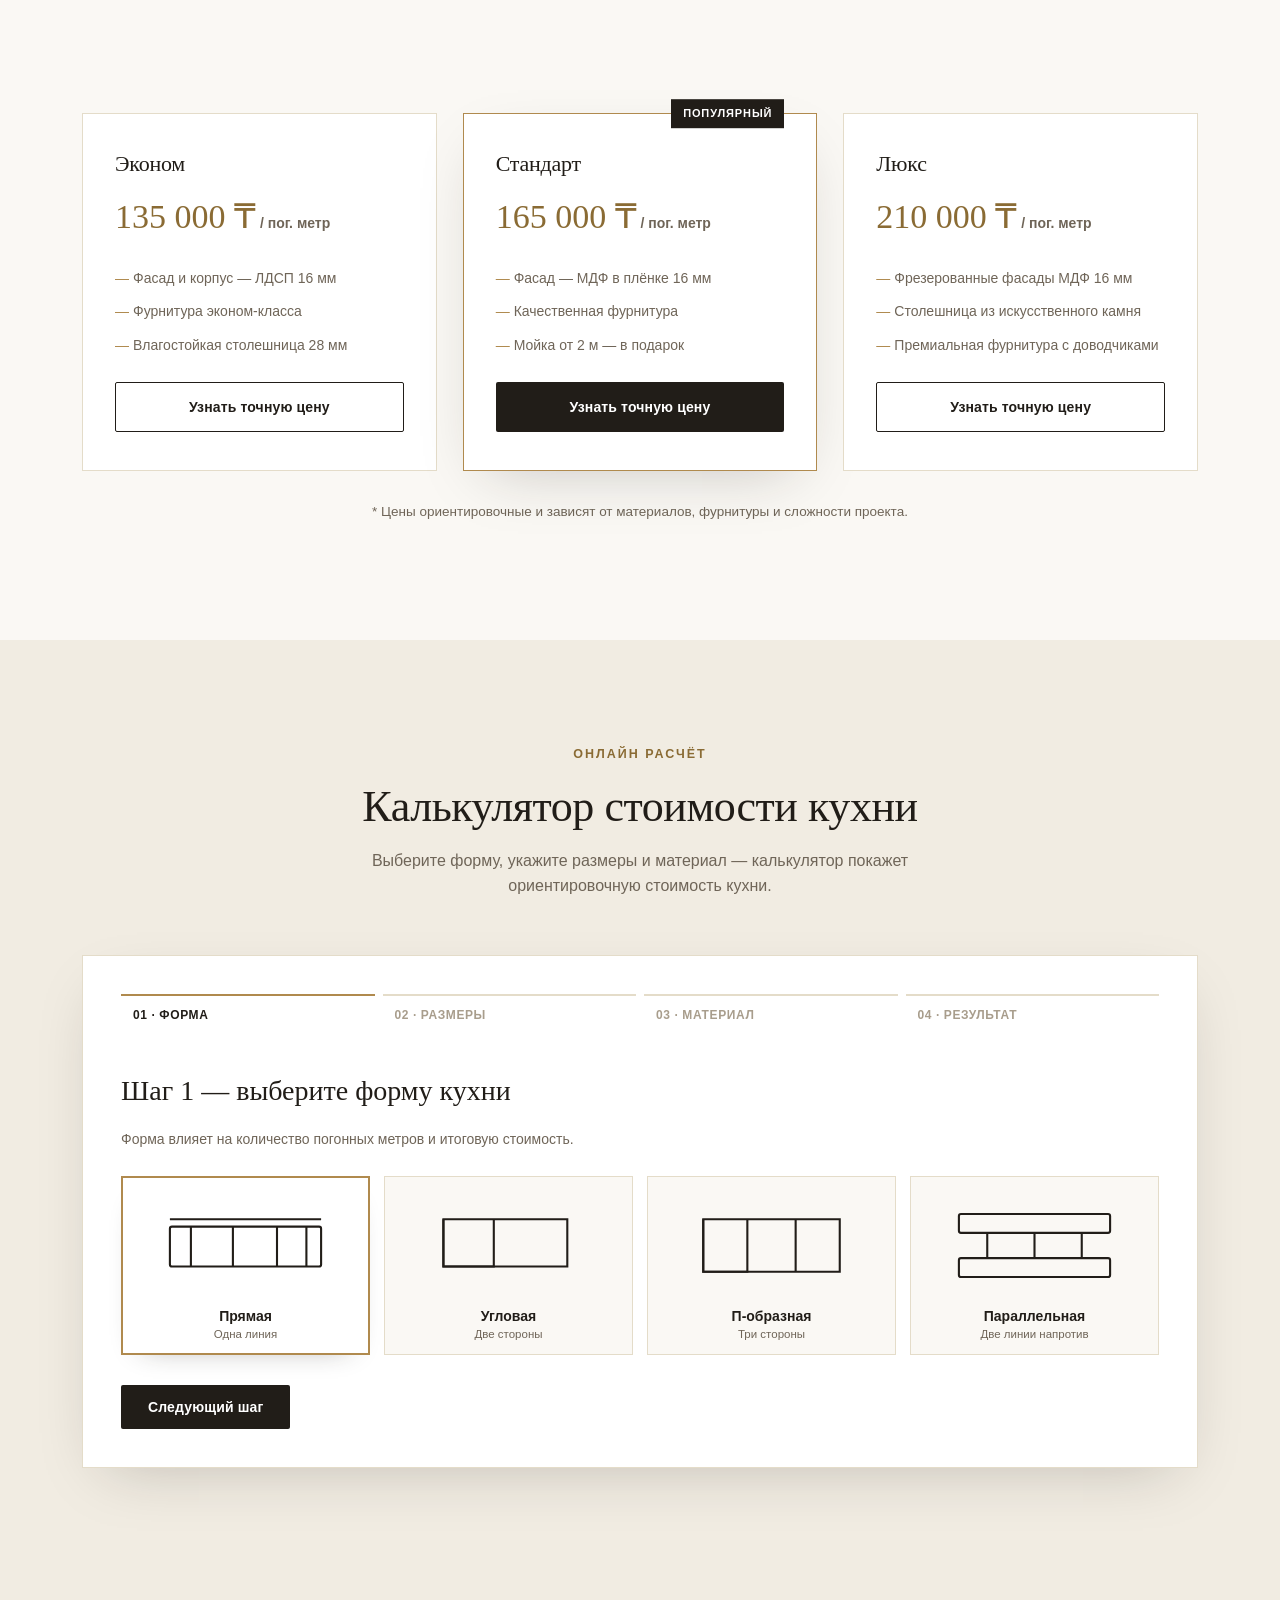
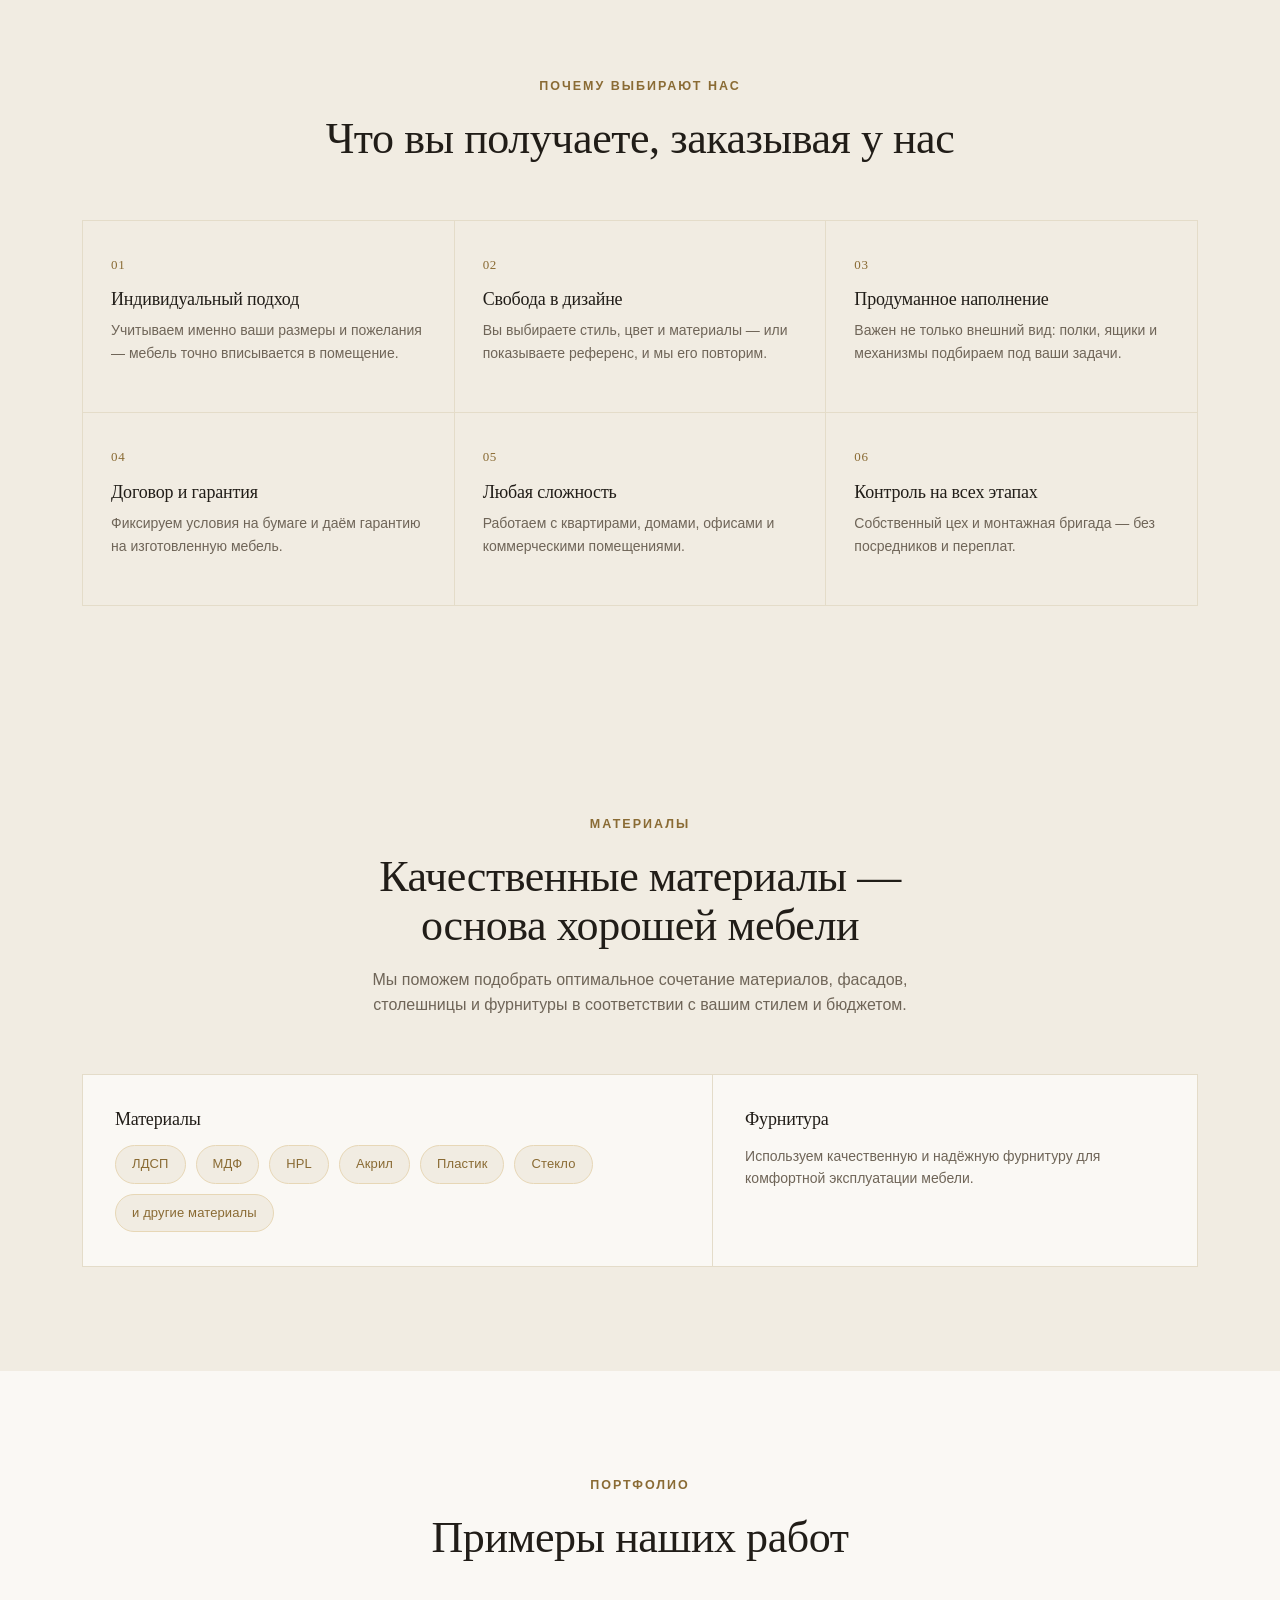
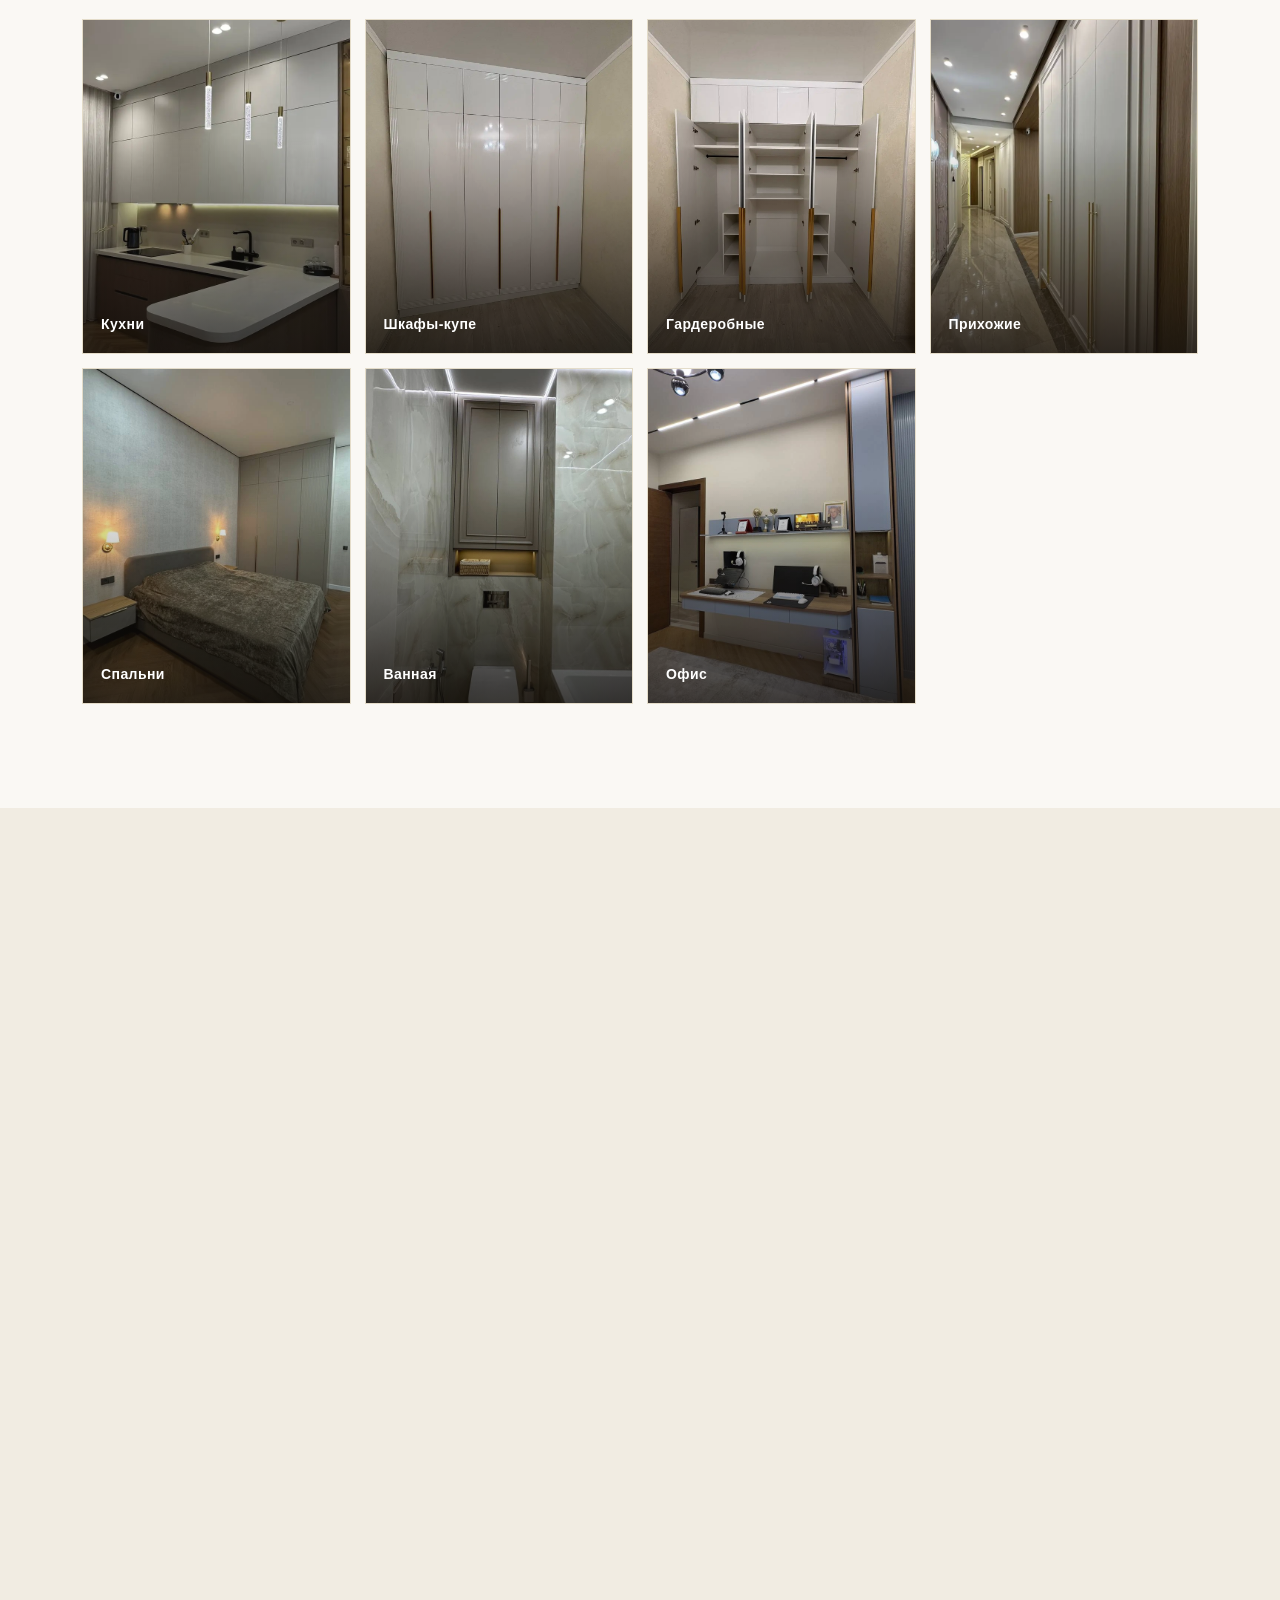
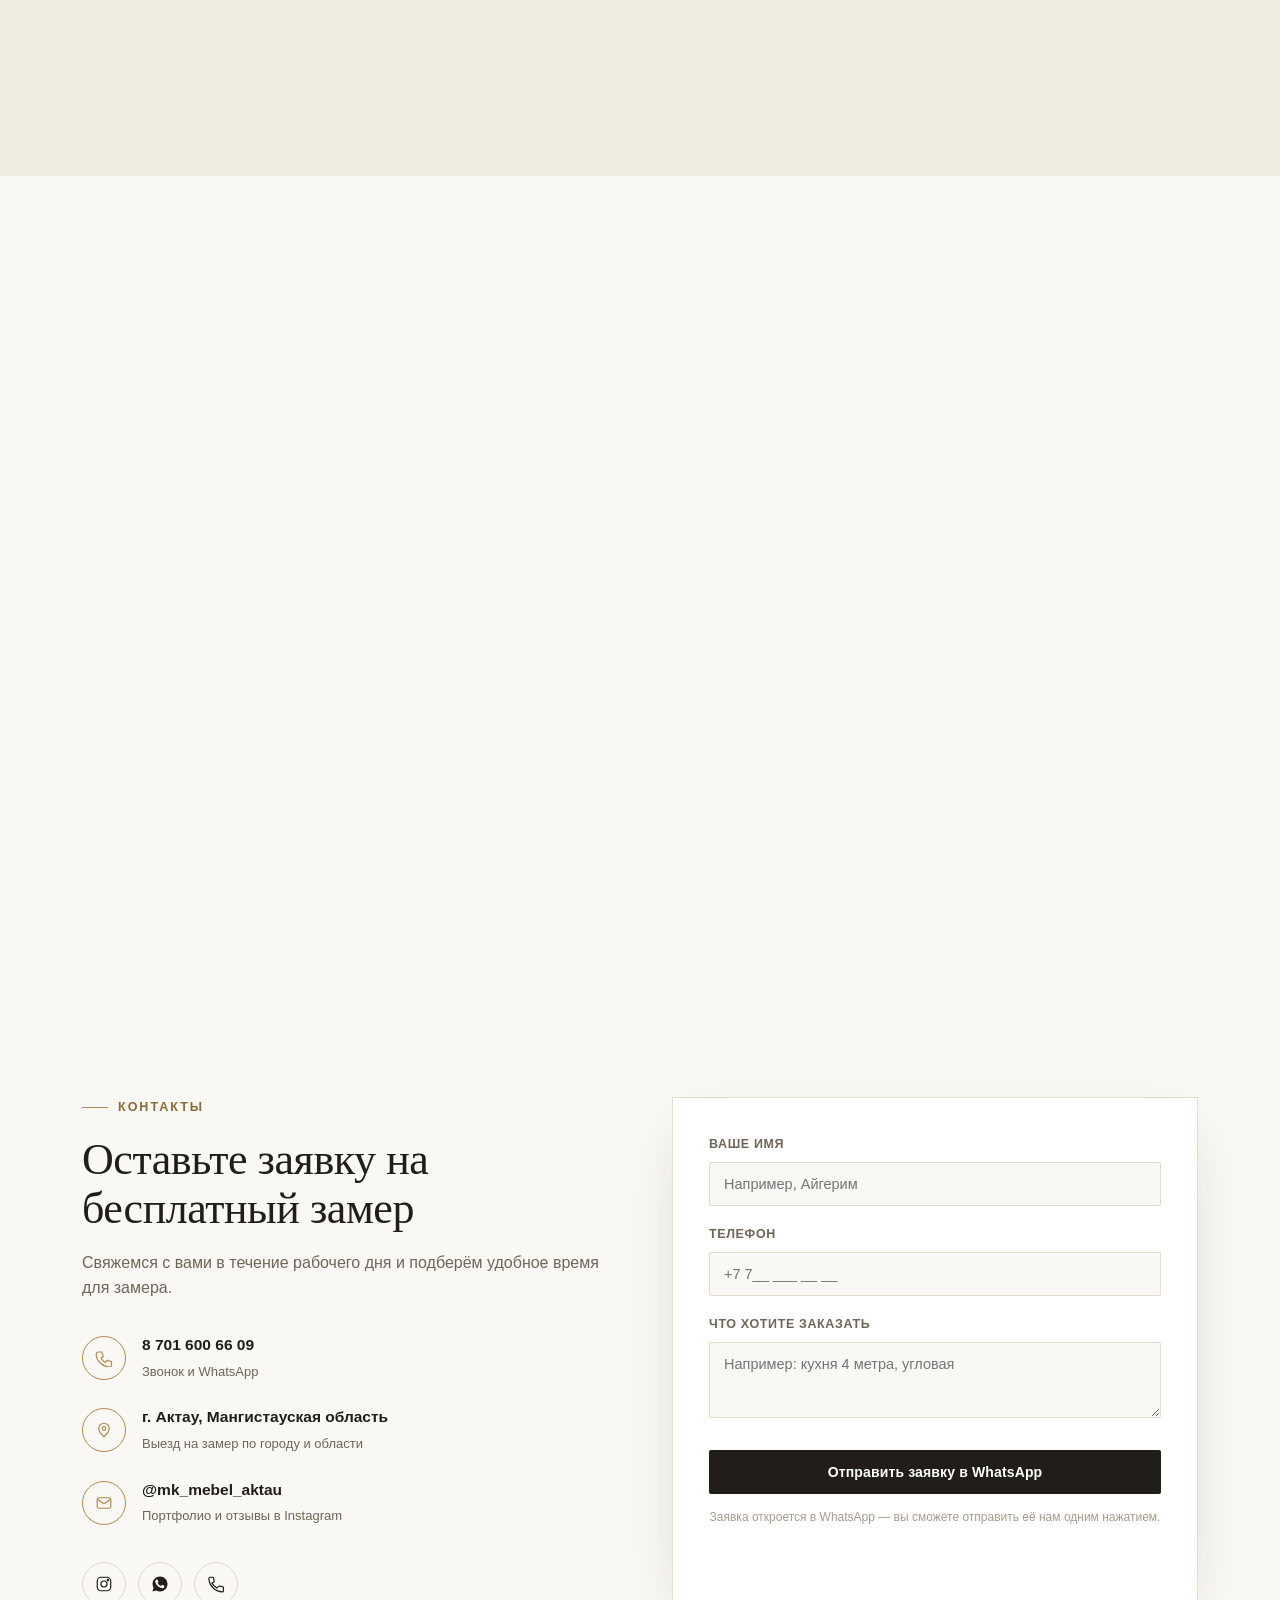
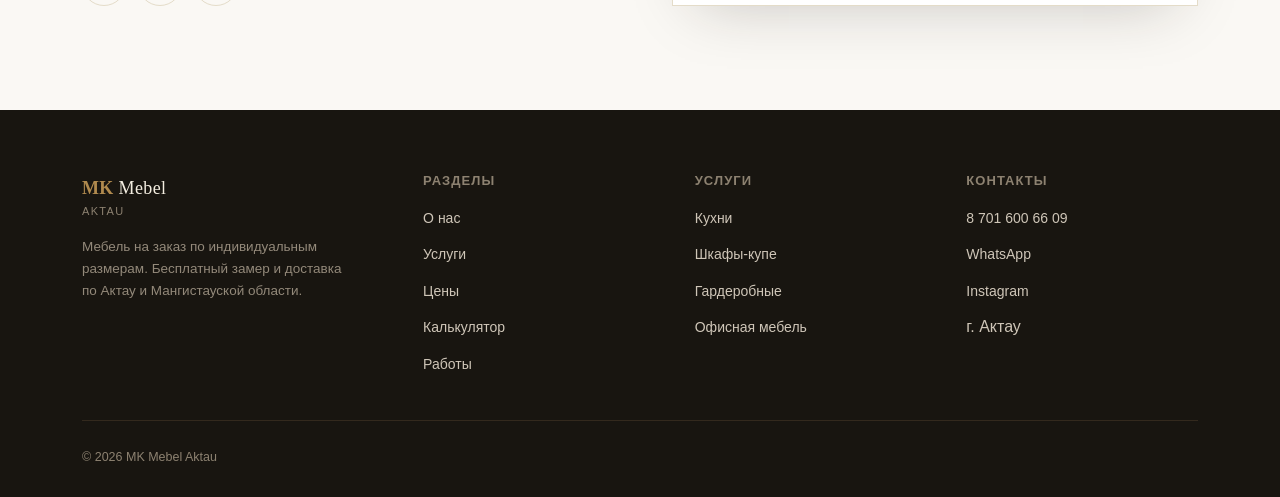
==== commit 7228269a: "Fix HTML formatting for trust items" ====
--- a/index.html
+++ b/index.html
@@ -121,7 +121,7 @@
           </a>
         </div>
         <div class="trust-row">
-          <div class="trust-item"><b>235+</b><span class="i18n" data-ru="выполненных проектов"
+          <div class="trust-item"><b>300+</b><span class="i18n" data-ru="выполненных проектов"
               data-kz="дайын жоба">выполненных проектов</span></div>
           <div class="trust-item"><b>4 300+</b><span class="i18n" data-ru="подписчиков в Instagram"
               data-kz="Instagram жазылушысы">подписчиков в Instagram</span></div>
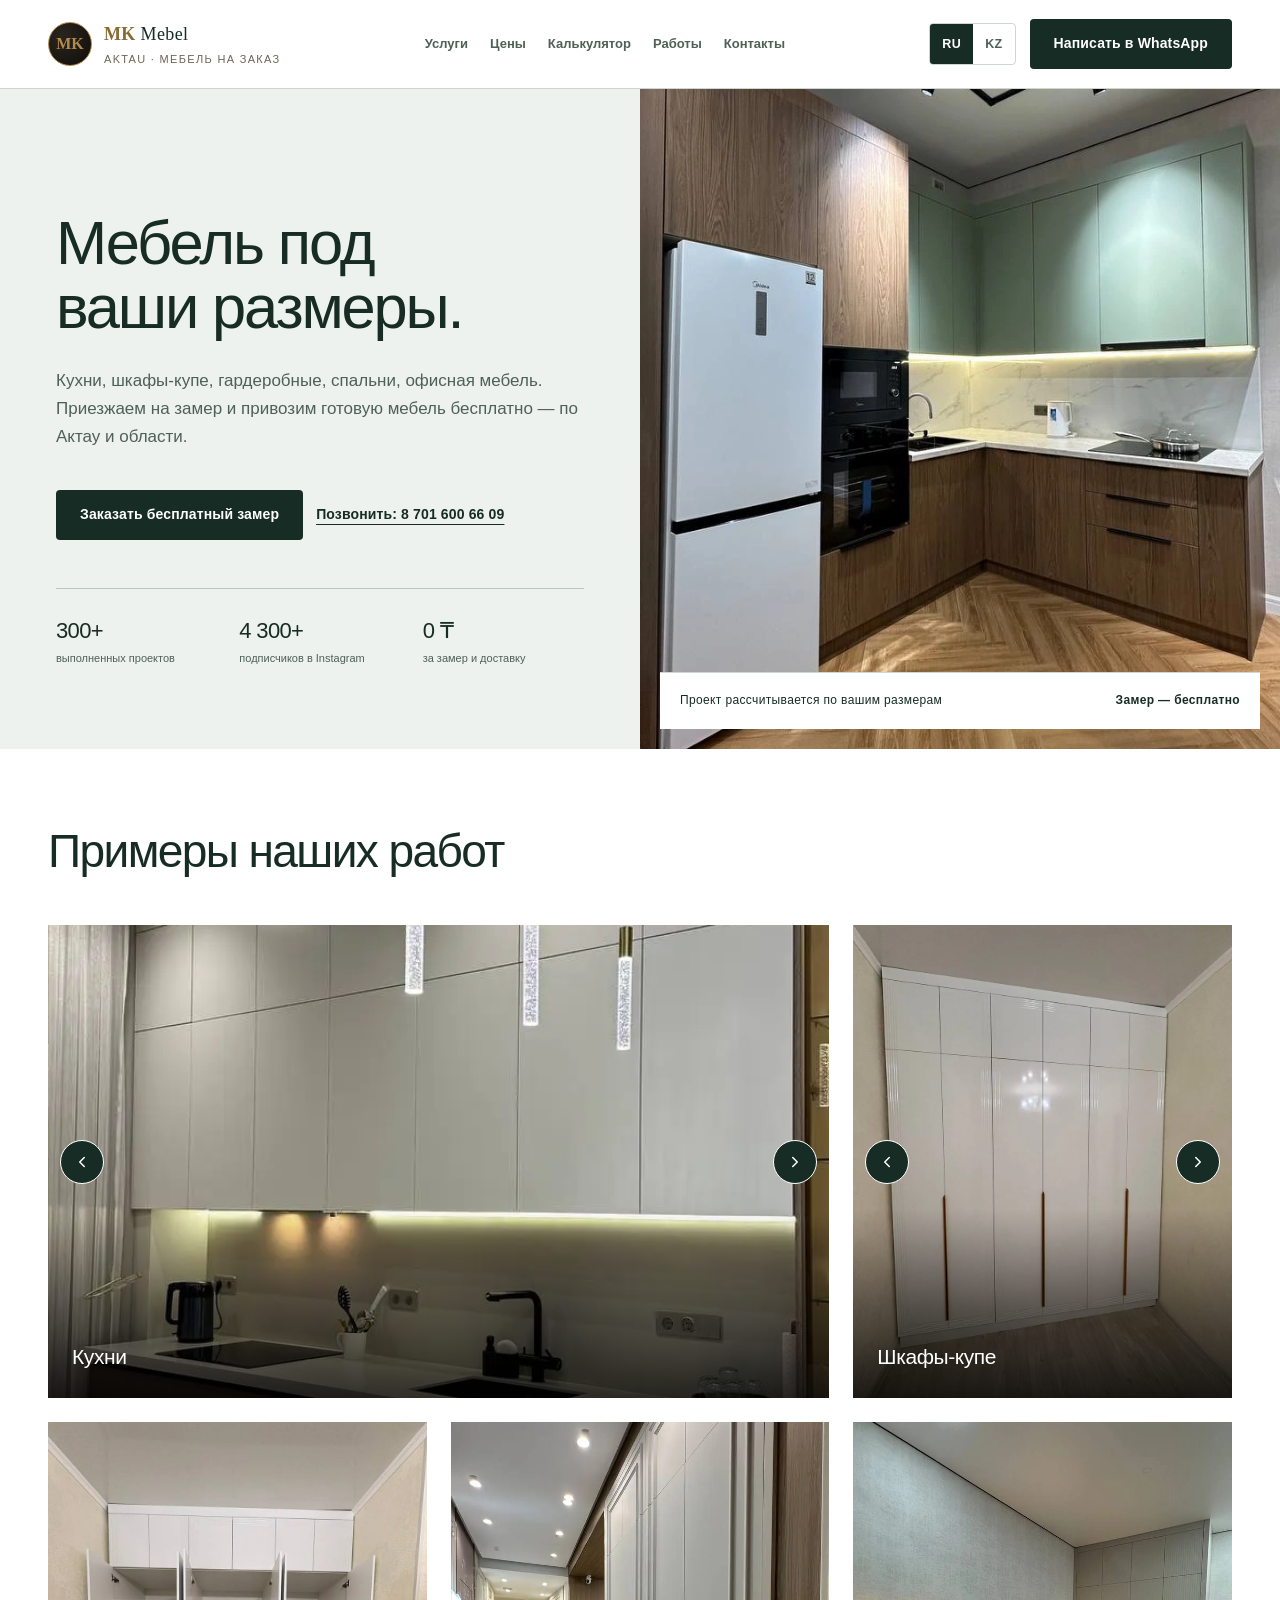
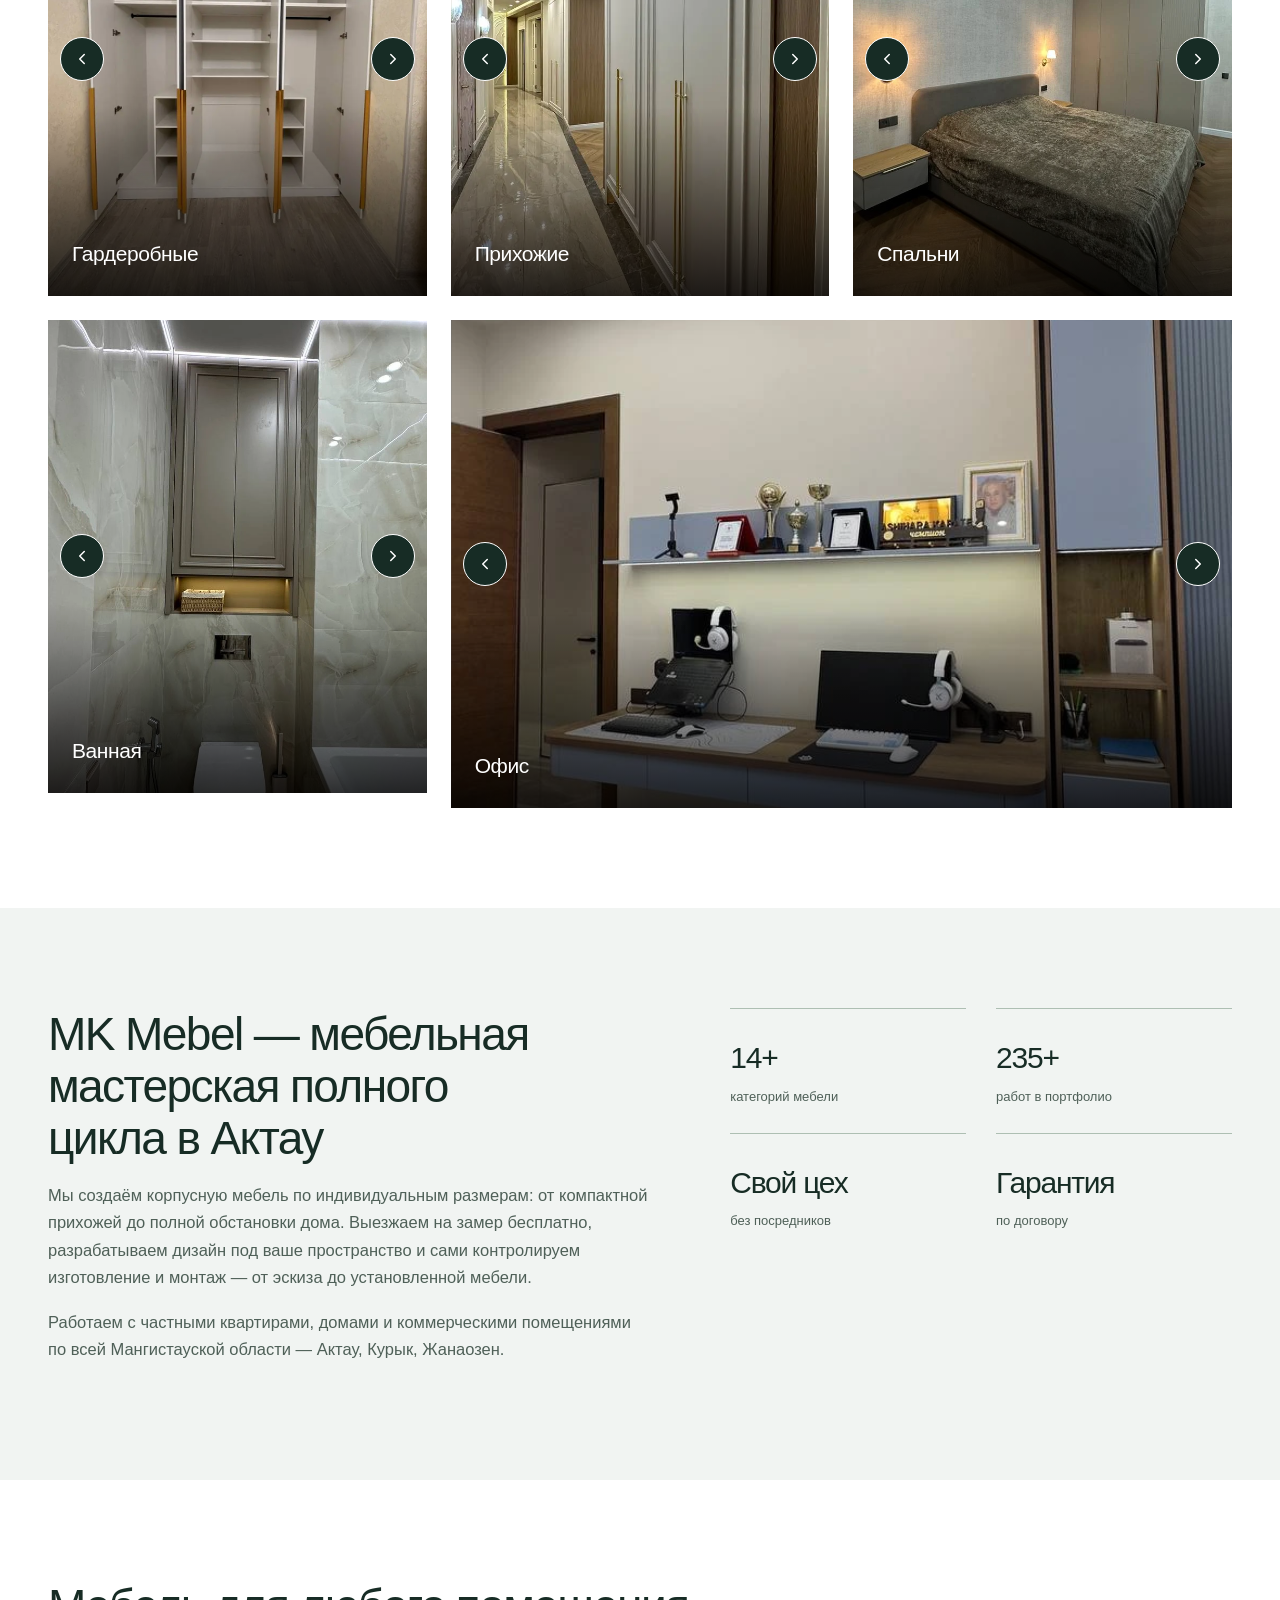
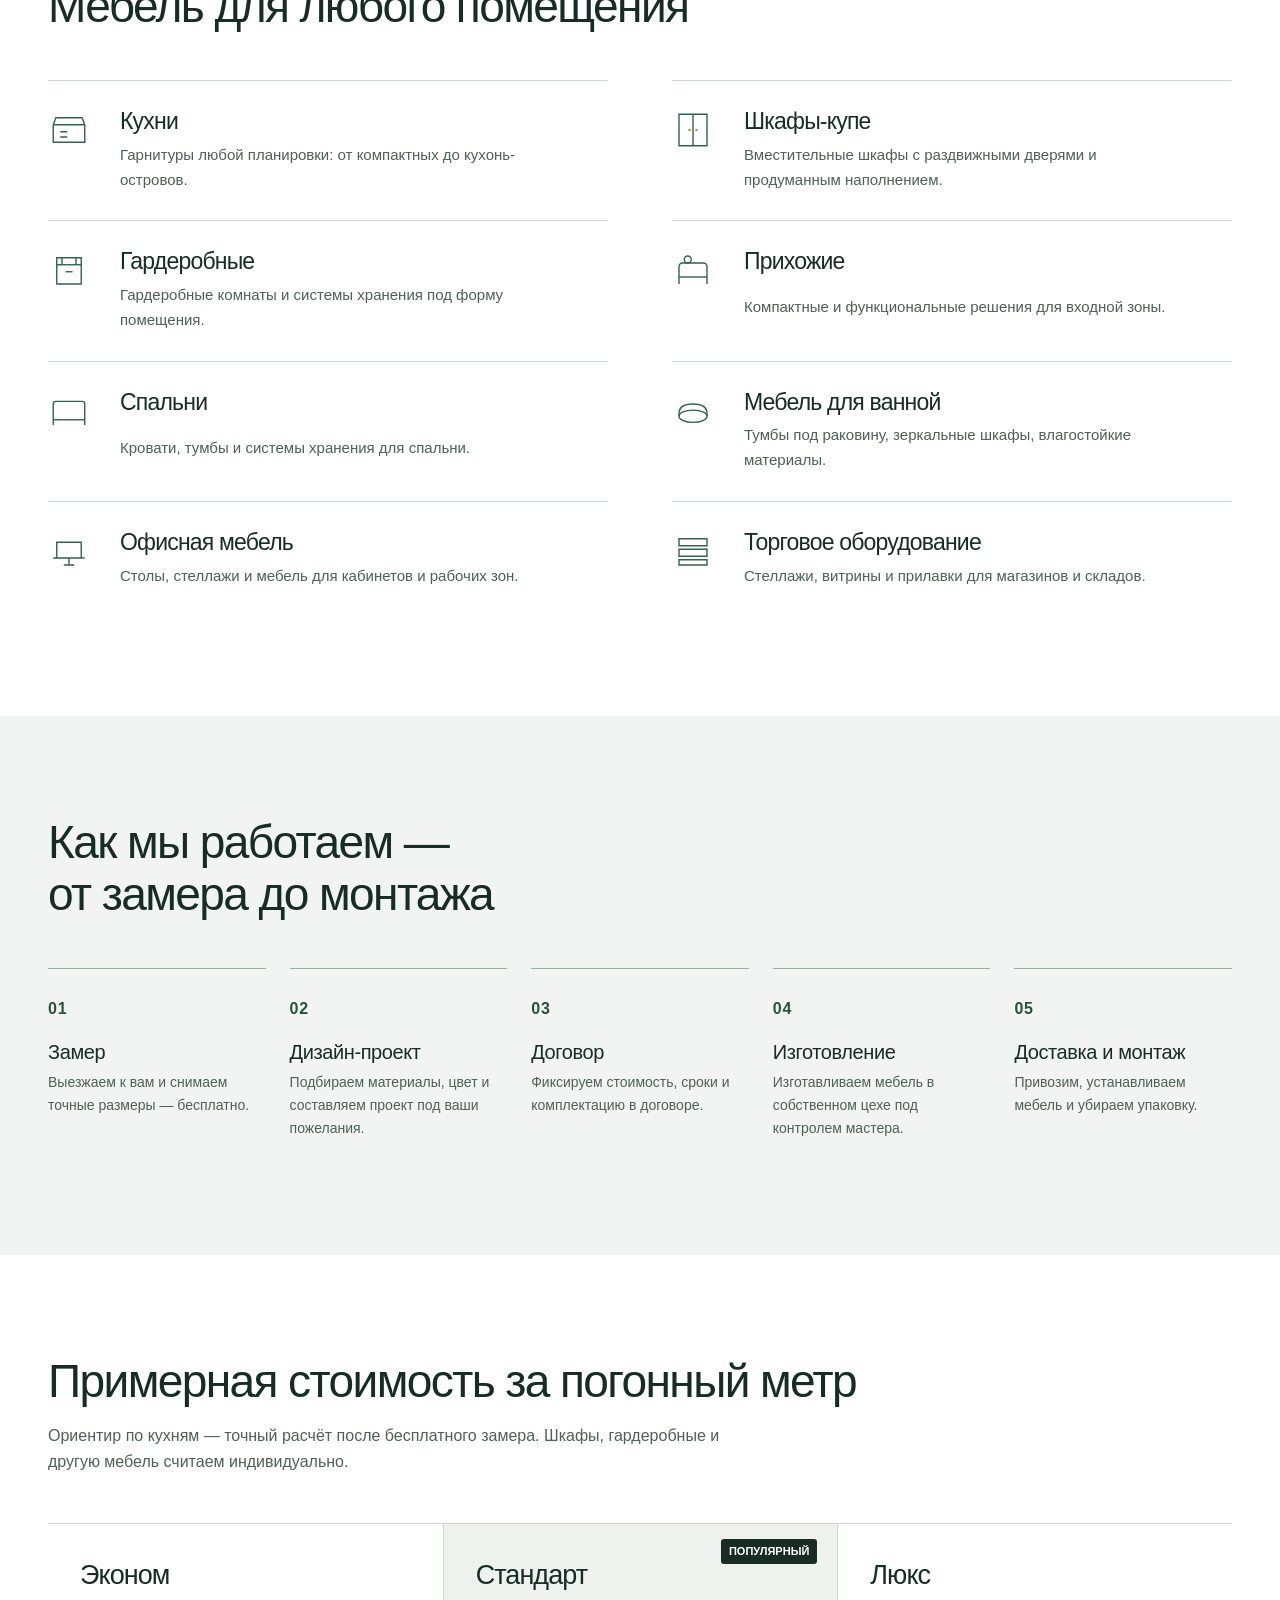
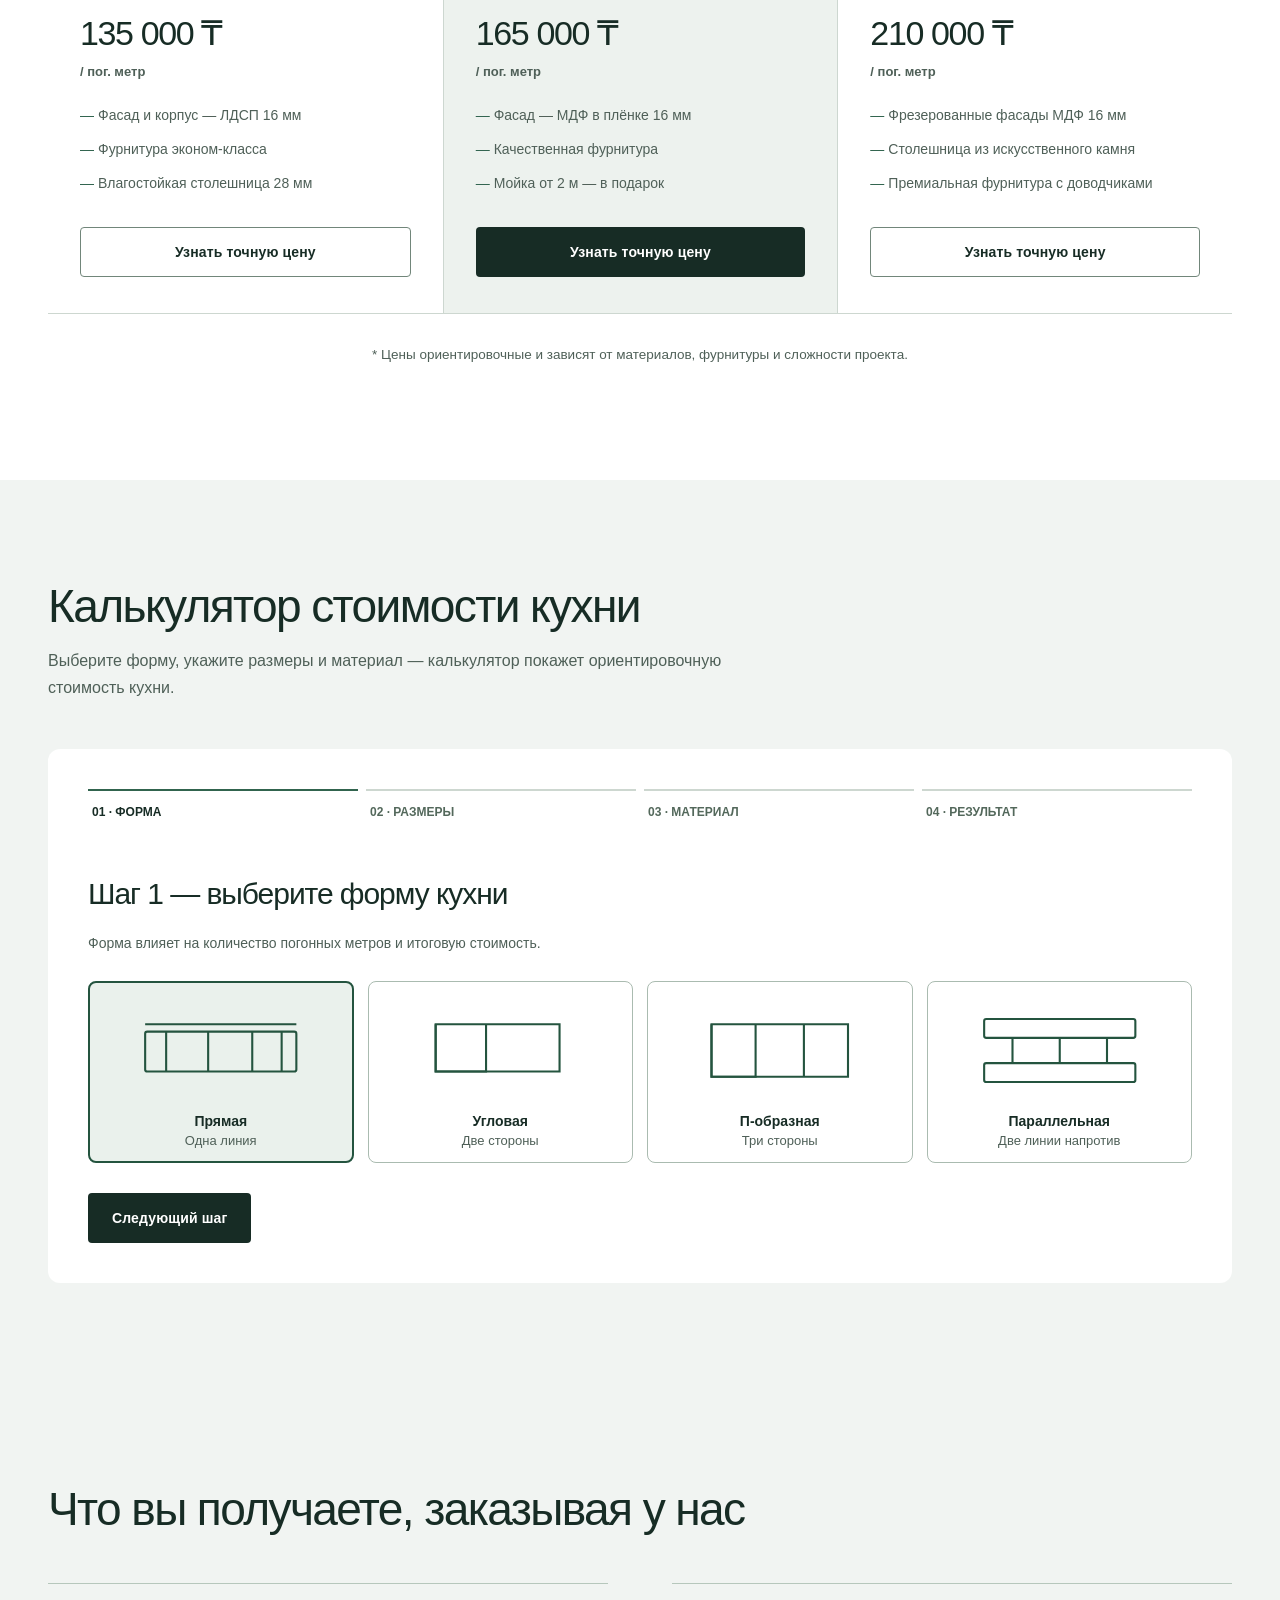
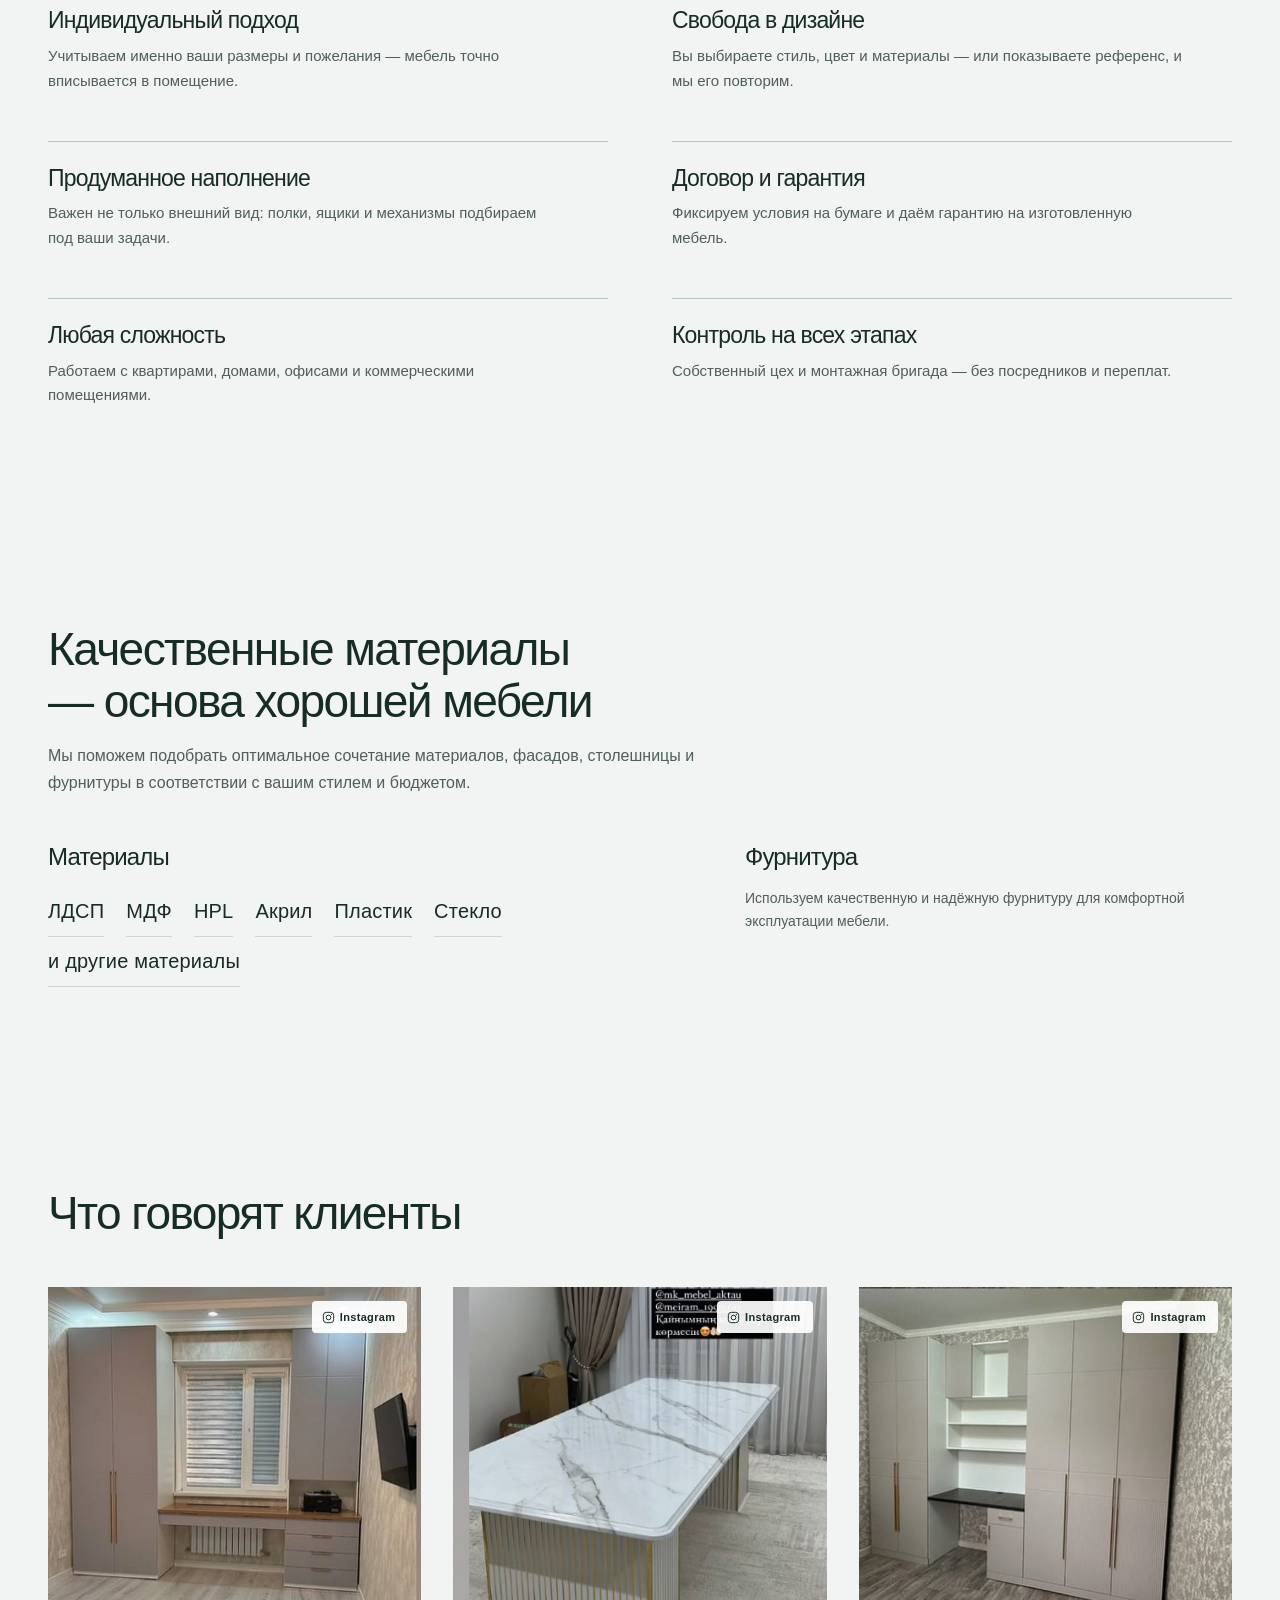
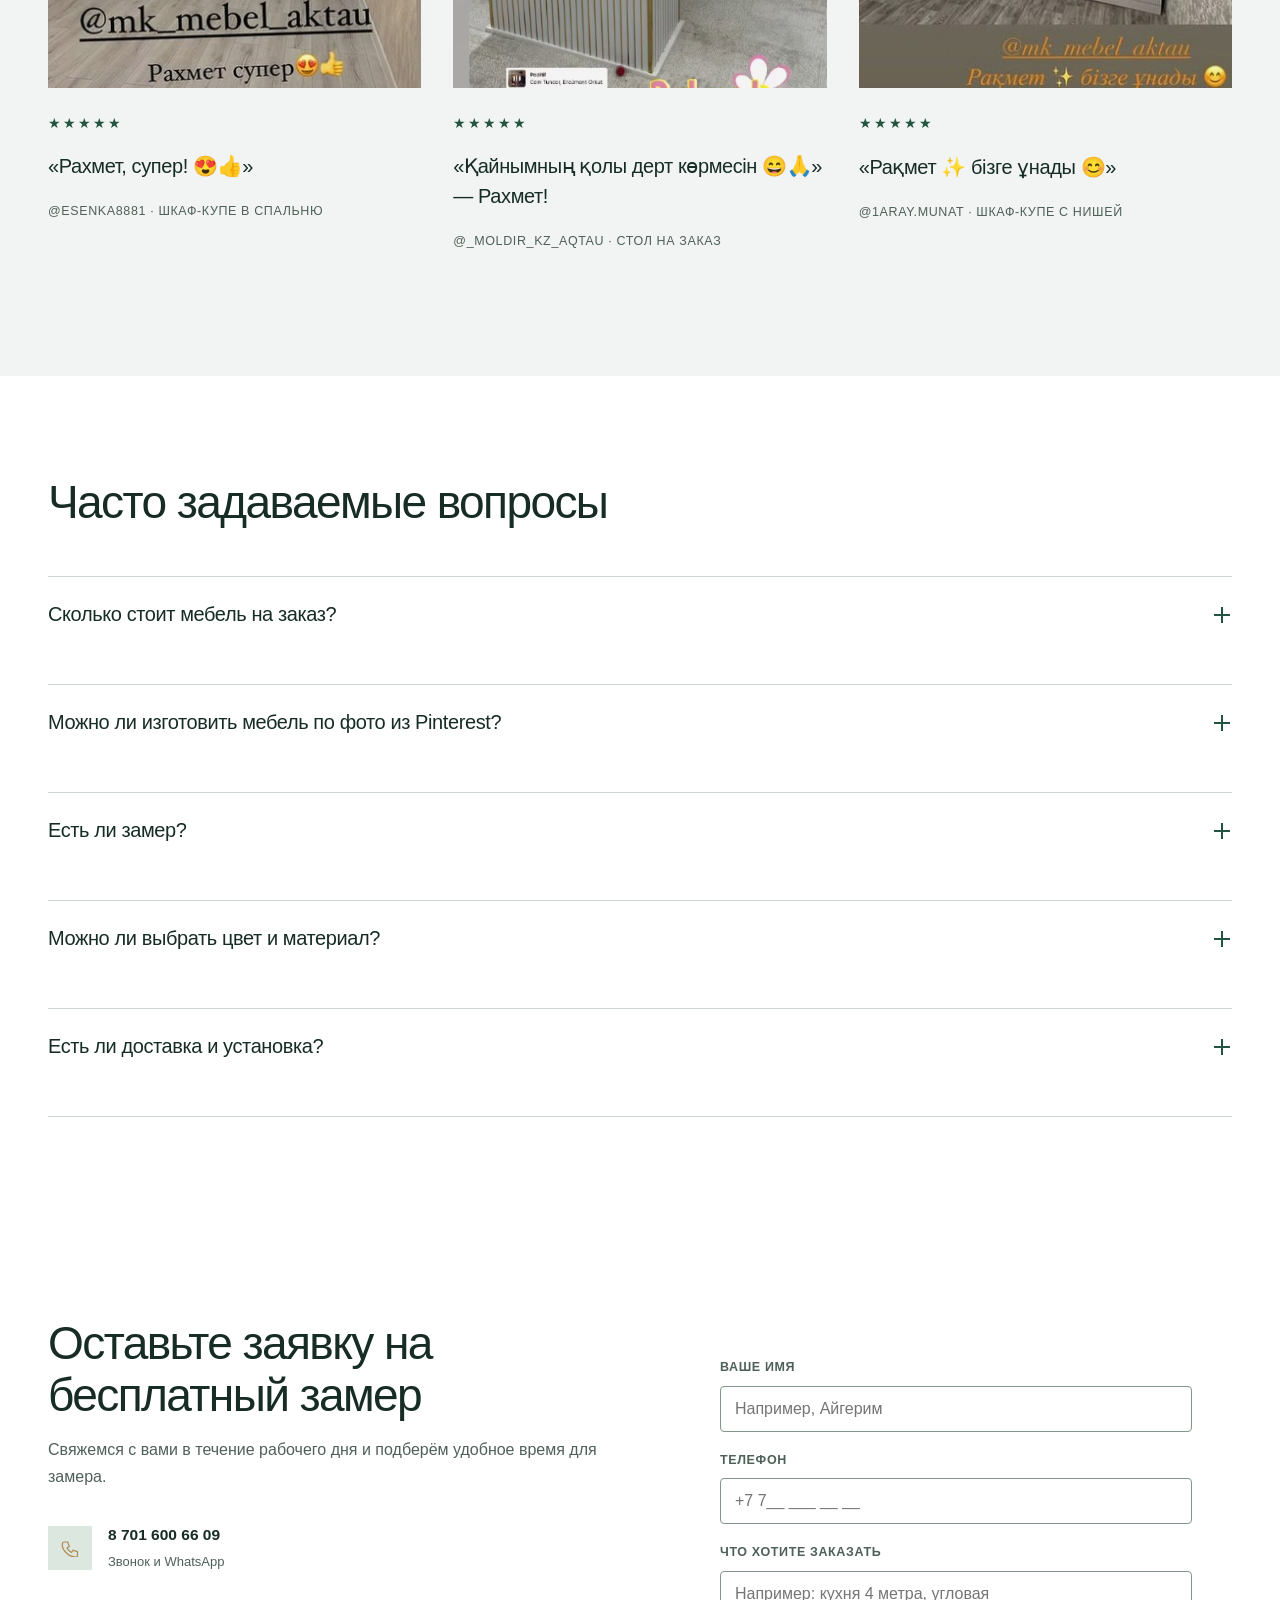
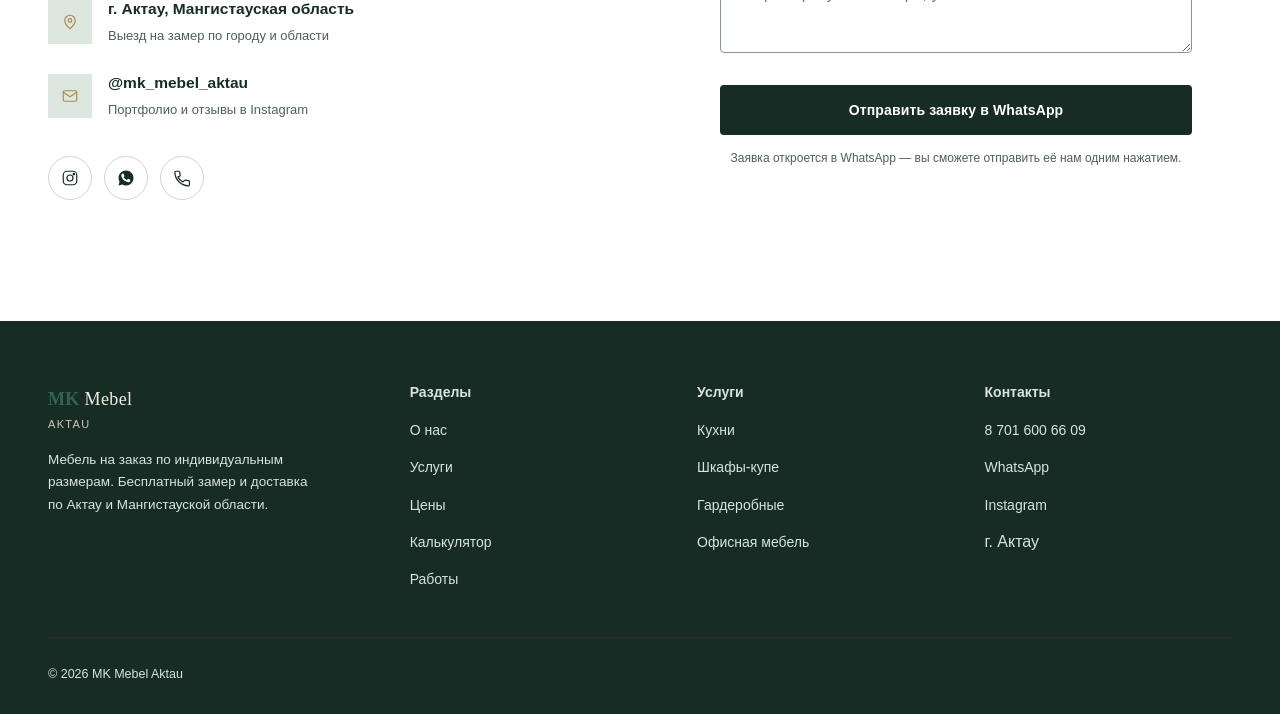
==== commit e9fa5958: "Изменил полнстью стиль сайта" ====
--- a/index.html
+++ b/index.html
@@ -19,7 +19,7 @@
   <link rel="preconnect" href="https://fonts.googleapis.com">
   <link rel="preconnect" href="https://fonts.gstatic.com" crossorigin>
   <link
-    href="https://fonts.googleapis.com/css2?family=Fraunces:ital,opsz,wght@0,9..144,300;0,9..144,400;0,9..144,500;0,9..144,600;1,9..144,400;1,9..144,500&family=Manrope:wght@400;500;600;700;800&display=swap"
+    href="https://fonts.googleapis.com/css2?family=Fraunces:wght@400;600&family=Golos+Text:wght@400;500;600;700;800&display=swap"
     rel="stylesheet">
   <link rel="stylesheet" href="styles.css">
 </head>
@@ -57,7 +57,7 @@
           href="https://wa.me/77016006609?text=%D0%97%D0%B4%D1%80%D0%B0%D0%B2%D1%81%D1%82%D0%B2%D1%83%D0%B9%D1%82%D0%B5!%20%D0%A5%D0%BE%D1%87%D1%83%20%D0%B7%D0%B0%D0%BA%D0%B0%D0%B7%D0%B0%D1%82%D1%8C%20%D0%B7%D0%B0%D0%BC%D0%B5%D1%80%20%D0%BC%D0%B5%D0%B1%D0%B5%D0%BB%D0%B8.">
           <span class="i18n" data-ru="Написать в WhatsApp" data-kz="WhatsApp-қа жазу">Написать в WhatsApp</span>
         </a>
-        <button class="burger" aria-label="menu"><span></span><span></span><span></span></button>
+        <button class="burger" aria-label="Открыть меню" aria-expanded="false" aria-controls="mobileMenu"><span></span><span></span><span></span></button>
       </div>
     </div>
   </header>
@@ -68,7 +68,7 @@
         <div class="brand-mark">MK</div>
         <div class="brand-name"><b>MK</b> Mebel</div>
       </div>
-      <button class="mobile-close" id="mobileClose" aria-label="close">&times;</button>
+      <button class="mobile-close" id="mobileClose" aria-label="Закрыть меню">&times;</button>
     </div>
     <nav class="mobile-links">
       <a href="#about" class="i18n" data-ru="О нас" data-kz="Біз туралы">О нас</a>
@@ -100,8 +100,7 @@
   <section class="hero" id="top">
     <div class="wrap">
       <div class="reveal">
-        <div class="eyebrow i18n" data-ru="Мебель на заказ · г. Актау" data-kz="Тапсырыс бойынша жиһаз · Ақтау қ.">
-          Мебель на заказ · г. Актау</div>
+
         <h1 class="i18n" data-ru="Мебель под ваши размеры." data-kz="Сіздің өлшеміңізге дәл сай жиһаз.">Мебель под ваши
           размеры.</h1>
         <p class="hero-sub i18n"
@@ -130,54 +129,7 @@
         </div>
       </div>
 
-      <div class="hero-art reveal">
-        <svg viewBox="0 0 420 340" xmlns="http://www.w3.org/2000/svg">
-          <rect x="0" y="0" width="420" height="340" fill="none" />
-          <!-- cabinet silhouette -->
-          <path d="M40 260 L40 90 L230 90 L230 260 Z" fill="none" stroke="#211d18" stroke-width="1.4" />
-          <path d="M40 150 L230 150" stroke="#211d18" stroke-width="1" />
-          <path d="M130 150 L130 260" stroke="#211d18" stroke-width="1" />
-          <path d="M70 90 L70 150" stroke="#b08a4e" stroke-width="1" />
-          <path d="M200 90 L200 150" stroke="#b08a4e" stroke-width="1" />
-          <circle cx="120" cy="120" r="2.4" fill="#b08a4e" />
-          <circle cx="180" cy="120" r="2.4" fill="#b08a4e" />
-          <circle cx="60" cy="205" r="2.4" fill="#b08a4e" />
-          <circle cx="205" cy="205" r="2.4" fill="#b08a4e" />
-          <!-- countertop -->
-          <path d="M30 90 L240 90 L240 78 L30 78 Z" fill="#e7d7b6" stroke="#b08a4e" stroke-width="1" />
-          <!-- dimension: width -->
-          <line x1="40" y1="290" x2="230" y2="290" stroke="#b08a4e" stroke-width="1" />
-          <line x1="40" y1="284" x2="40" y2="296" stroke="#b08a4e" stroke-width="1" />
-          <line x1="230" y1="284" x2="230" y2="296" stroke="#b08a4e" stroke-width="1" />
-          <text x="135" y="308" font-family="Manrope, sans-serif" font-size="11" fill="#6f6558" text-anchor="middle">320
-            см</text>
-          <!-- dimension: height -->
-          <line x1="255" y1="90" x2="255" y2="260" stroke="#b08a4e" stroke-width="1" />
-          <line x1="249" y1="90" x2="261" y2="90" stroke="#b08a4e" stroke-width="1" />
-          <line x1="249" y1="260" x2="261" y2="260" stroke="#b08a4e" stroke-width="1" />
-          <text x="278" y="178" font-family="Manrope, sans-serif" font-size="11" fill="#6f6558" text-anchor="middle"
-            transform="rotate(90 278 178)">240 см</text>
-          <!-- second module (wardrobe hint) -->
-          <path d="M270 200 L270 260 L340 260 L340 200 Z" fill="none" stroke="#211d18" stroke-width="1" />
-          <path d="M305 200 L305 260" stroke="#211d18" stroke-width="1" />
-          <circle cx="296" cy="230" r="2" fill="#b08a4e" />
-          <circle cx="314" cy="230" r="2" fill="#b08a4e" />
-          <!-- ruler ticks decoration top -->
-          <g stroke="#b08a4e" stroke-width="1">
-            <line x1="30" y1="30" x2="30" y2="42" />
-            <line x1="60" y1="34" x2="60" y2="42" />
-            <line x1="90" y1="30" x2="90" y2="42" />
-            <line x1="120" y1="34" x2="120" y2="42" />
-            <line x1="150" y1="30" x2="150" y2="42" />
-            <line x1="180" y1="34" x2="180" y2="42" />
-            <line x1="210" y1="30" x2="210" y2="42" />
-            <line x1="240" y1="34" x2="240" y2="42" />
-            <line x1="270" y1="30" x2="270" y2="42" />
-            <line x1="300" y1="34" x2="300" y2="42" />
-            <line x1="330" y1="30" x2="330" y2="42" />
-            <line x1="30" y1="42" x2="360" y2="42" />
-          </g>
-        </svg>
+      <div class="hero-art reveal"><img class="hero-photo" src="images/examples/kitchen-1.webp" alt="Кухня MK Mebel: деревянные нижние фасады, зелёные верхние шкафы и светлая столешница" width="720" height="1280" fetchpriority="high">
         <div class="hero-art-caption">
           <span class="i18n" data-ru="Проект рассчитывается по вашим размерам"
             data-kz="Жоба сіздің өлшеміңізге сай есептеледі">Проект рассчитывается по вашим размерам</span>
@@ -187,11 +139,124 @@
     </div>
   </section>
 
+  <section id="portfolio">
+    <div class="wrap">
+      <div class="section-head center reveal">
+
+        <h2 class="section-title i18n" data-ru="Примеры наших работ" data-kz="Жұмыстарымыздың мысалдары">Примеры наших
+          работ</h2>
+      </div>
+      <div class="portfolio-grid reveal">
+        <div class="p-tile"
+          data-images="photo_2_2026-08-18_14-49-37.webp,photo_32_2026-08-18_14-49-37.webp,photo_38_2026-08-18_14-49-37.webp,kitchen-1.webp,kitchen-2.webp,kitchen-3.webp,kitchen-4.webp,kitchen-5.webp,kitchen-6.webp,kitchen-7.webp,kitchen-8.webp,kitchen-9.webp,kitchen-10.webp,,kitchen-11.webp,kitchen-12.webp,kitchen-13.webp,kitchen-14.webp">
+          <div class="swatch"></div>
+          <button class="p-arrow prev" type="button" aria-label="Предыдущее фото">
+            <svg viewBox="0 0 24 24" fill="none" stroke="currentColor" stroke-width="2" stroke-linecap="round" stroke-linejoin="round">
+              <path d="M15 18l-6-6 6-6"></path>
+            </svg>
+          </button>
+          <button class="p-arrow next" type="button" aria-label="Следующее фото">
+            <svg viewBox="0 0 24 24" fill="none" stroke="currentColor" stroke-width="2" stroke-linecap="round" stroke-linejoin="round">
+              <path d="M9 18l6-6-6-6"></path>
+            </svg>
+          </button>
+          <span class="i18n" data-ru="Кухни" data-kz="Асханалар">Кухни</span>
+        </div>
+        <div class="p-tile" data-images="wardrobe-1.webp,wardrobe-2.webp,wardrobe-3.webp,Белый_встроенный_шкаф_внутреннее_наполнение.jpg,Белый_встроенный_шкаф_с_арочными_фасадами.jpg,Белый_встроенный_шкаф_фасады.jpg,Белый_шкаф_с_арочными_фасадами.jpg,Белый_шкаф_с_распашными_дверями_внутри.jpg,Белый_шкаф_с_распашными_дверями_сбоку.jpg,Белый_шкаф_с_распашными_дверями_спереди.jpg">
+          <div class="swatch"></div>
+          <button class="p-arrow prev" type="button" aria-label="Предыдущее фото">
+            <svg viewBox="0 0 24 24" fill="none" stroke="currentColor" stroke-width="2" stroke-linecap="round" stroke-linejoin="round">
+              <path d="M15 18l-6-6 6-6"></path>
+            </svg>
+          </button>
+          <button class="p-arrow next" type="button" aria-label="Следующее фото">
+            <svg viewBox="0 0 24 24" fill="none" stroke="currentColor" stroke-width="2" stroke-linecap="round" stroke-linejoin="round">
+              <path d="M9 18l6-6-6-6"></path>
+            </svg>
+          </button>
+          <span class="i18n" data-ru="Шкафы-купе" data-kz="Купе шкафтар">Шкафы-купе</span>
+        </div>
+        <div class="p-tile" data-images="dressing-1.webp,dressing-2.webp,dressing-3.webp,Гардеробная_с_открытыми_полками.jpg">
+          <div class="swatch"></div>
+          <button class="p-arrow prev" type="button" aria-label="Предыдущее фото">
+            <svg viewBox="0 0 24 24" fill="none" stroke="currentColor" stroke-width="2" stroke-linecap="round" stroke-linejoin="round">
+              <path d="M15 18l-6-6 6-6"></path>
+            </svg>
+          </button>
+          <button class="p-arrow next" type="button" aria-label="Следующее фото">
+            <svg viewBox="0 0 24 24" fill="none" stroke="currentColor" stroke-width="2" stroke-linecap="round" stroke-linejoin="round">
+              <path d="M9 18l6-6-6-6"></path>
+            </svg>
+          </button>
+          <span class="i18n" data-ru="Гардеробные" data-kz="Гардеробтар">Гардеробные</span>
+        </div>
+        <div class="p-tile" data-images="hallway-1.webp,hallway-2.webp,hallway-3.webp,hallway-4.webp,Шкаф_для_прихожей_с_подсвеченной_нишей.jpg">
+          <div class="swatch"></div>
+          <button class="p-arrow prev" type="button" aria-label="Предыдущее фото">
+            <svg viewBox="0 0 24 24" fill="none" stroke="currentColor" stroke-width="2" stroke-linecap="round" stroke-linejoin="round">
+              <path d="M15 18l-6-6 6-6"></path>
+            </svg>
+          </button>
+          <button class="p-arrow next" type="button" aria-label="Следующее фото">
+            <svg viewBox="0 0 24 24" fill="none" stroke="currentColor" stroke-width="2" stroke-linecap="round" stroke-linejoin="round">
+              <path d="M9 18l6-6-6-6"></path>
+            </svg>
+          </button>
+          <span class="i18n" data-ru="Прихожие" data-kz="Дәліздер">Прихожие</span>
+        </div>
+        <div class="p-tile" data-images="bedroom-1.webp,Туалетный_столик_с_навесным_шкафом.jpg,Шкаф_с_туалетным_столиком_вид_сбоку.jpg,Шкаф_с_туалетным_столиком_внутреннее_наполнение.jpg,Шкаф_с_туалетным_столиком_общий_вид.jpg">
+          <div class="swatch"></div>
+          <button class="p-arrow prev" type="button" aria-label="Предыдущее фото">
+            <svg viewBox="0 0 24 24" fill="none" stroke="currentColor" stroke-width="2" stroke-linecap="round" stroke-linejoin="round">
+              <path d="M15 18l-6-6 6-6"></path>
+            </svg>
+          </button>
+          <button class="p-arrow next" type="button" aria-label="Следующее фото">
+            <svg viewBox="0 0 24 24" fill="none" stroke="currentColor" stroke-width="2" stroke-linecap="round" stroke-linejoin="round">
+              <path d="M9 18l6-6-6-6"></path>
+            </svg>
+          </button>
+          <span class="i18n" data-ru="Спальни" data-kz="Жатын бөлме">Спальни</span>
+        </div>
+        <div class="p-tile"
+          data-images="bathroom-1.webp,bathroom-2.webp,bathroom-3.webp,bathroom-4.webp,bathroom-5.webp,bathroom-6.webp,Мебель_для_ванной_зеркала_над_раковинами.jpg">
+          <div class="swatch"></div>
+          <button class="p-arrow prev" type="button" aria-label="Предыдущее фото">
+            <svg viewBox="0 0 24 24" fill="none" stroke="currentColor" stroke-width="2" stroke-linecap="round" stroke-linejoin="round">
+              <path d="M15 18l-6-6 6-6"></path>
+            </svg>
+          </button>
+          <button class="p-arrow next" type="button" aria-label="Следующее фото">
+            <svg viewBox="0 0 24 24" fill="none" stroke="currentColor" stroke-width="2" stroke-linecap="round" stroke-linejoin="round">
+              <path d="M9 18l6-6-6-6"></path>
+            </svg>
+          </button>
+          <span class="i18n" data-ru="Ванная" data-kz="Ванна">Ванная</span>
+        </div>
+        <div class="p-tile"
+          data-images="office-1.webp,office-2.webp,office-3.webp,office-4.webp,office-5.webp,office-6.webp,office-7.webp,Стойка_ресепшн_с_подсветкой.jpg,Туалетный_столик_с_зеркалом_и_тумбой.jpg">
+          <div class="swatch"></div>
+          <button class="p-arrow prev" type="button" aria-label="Предыдущее фото">
+            <svg viewBox="0 0 24 24" fill="none" stroke="currentColor" stroke-width="2" stroke-linecap="round" stroke-linejoin="round">
+              <path d="M15 18l-6-6 6-6"></path>
+            </svg>
+          </button>
+          <button class="p-arrow next" type="button" aria-label="Следующее фото">
+            <svg viewBox="0 0 24 24" fill="none" stroke="currentColor" stroke-width="2" stroke-linecap="round" stroke-linejoin="round">
+              <path d="M9 18l6-6-6-6"></path>
+            </svg>
+          </button>
+          <span class="i18n" data-ru="Офис" data-kz="Кеңсе">Офис</span>
+        </div>
+      </div>
+    </div>
+  </section>
+
   <!-- ================= ABOUT ================= -->
   <section id="about" class="soft">
     <div class="wrap about-grid">
       <div class="reveal">
-        <div class="eyebrow i18n" data-ru="О компании" data-kz="Компания туралы">О компании</div>
+
         <h2 class="section-title i18n" data-ru="MK Mebel — мебельная мастерская полного цикла в Актау"
           data-kz="MK Mebel — Ақтаудағы толық циклді жиһаз шеберханасы">MK Mebel — мебельная мастерская полного цикла в
           Актау</h2>
@@ -234,7 +299,7 @@
   <section id="services">
     <div class="wrap">
       <div class="section-head center reveal">
-        <div class="eyebrow i18n" data-ru="Что мы изготавливаем" data-kz="Біз не дайындаймыз">Что мы изготавливаем</div>
+
         <h2 class="section-title i18n" data-ru="Мебель для любого помещения"
           data-kz="Кез келген бөлмеге арналған жиһаз">Мебель для любого помещения</h2>
       </div>
@@ -333,42 +398,42 @@
   <section id="process" class="soft">
     <div class="wrap">
       <div class="section-head center reveal">
-        <div class="eyebrow i18n" data-ru="Пять шагов" data-kz="Бес қадам">Пять шагов</div>
+
         <h2 class="section-title i18n" data-ru="Как мы работаем — от замера до монтажа"
           data-kz="Біз қалай жұмыс істейміз — өлшеуден орнатуға дейін">Как мы работаем — от замера до монтажа</h2>
       </div>
       <div class="process-line reveal">
         <div class="process-step">
           <div class="num">01</div>
-          <h4 class="i18n" data-ru="Замер" data-kz="Өлшеу">Замер</h4>
+          <h3 class="i18n" data-ru="Замер" data-kz="Өлшеу">Замер</h3>
           <p class="i18n" data-ru="Выезжаем к вам и снимаем точные размеры — бесплатно."
             data-kz="Сізге барып, нақты өлшемдерді тегін аламыз.">Выезжаем к вам и снимаем точные размеры — бесплатно.
           </p>
         </div>
         <div class="process-step">
           <div class="num">02</div>
-          <h4 class="i18n" data-ru="Дизайн-проект" data-kz="Дизайн-жоба">Дизайн-проект</h4>
+          <h3 class="i18n" data-ru="Дизайн-проект" data-kz="Дизайн-жоба">Дизайн-проект</h3>
           <p class="i18n" data-ru="Подбираем материалы, цвет и составляем проект под ваши пожелания."
             data-kz="Материал, түсті таңдаймыз және тілегіңізге сай жоба жасаймыз.">Подбираем материалы, цвет и
             составляем проект под ваши пожелания.</p>
         </div>
         <div class="process-step">
           <div class="num">03</div>
-          <h4 class="i18n" data-ru="Договор" data-kz="Келісім-шарт">Договор</h4>
+          <h3 class="i18n" data-ru="Договор" data-kz="Келісім-шарт">Договор</h3>
           <p class="i18n" data-ru="Фиксируем стоимость, сроки и комплектацию в договоре."
             data-kz="Құны, мерзімі және жинақталуын келісім-шартта бекітеміз.">Фиксируем стоимость, сроки и комплектацию
             в договоре.</p>
         </div>
         <div class="process-step">
           <div class="num">04</div>
-          <h4 class="i18n" data-ru="Изготовление" data-kz="Дайындау">Изготовление</h4>
+          <h3 class="i18n" data-ru="Изготовление" data-kz="Дайындау">Изготовление</h3>
           <p class="i18n" data-ru="Изготавливаем мебель в собственном цехе под контролем мастера."
             data-kz="Жиһазды өз шеберханамызда, шебердің бақылауымен дайындаймыз.">Изготавливаем мебель в собственном
             цехе под контролем мастера.</p>
         </div>
         <div class="process-step">
           <div class="num">05</div>
-          <h4 class="i18n" data-ru="Доставка и монтаж" data-kz="Жеткізу және орнату">Доставка и монтаж</h4>
+          <h3 class="i18n" data-ru="Доставка и монтаж" data-kz="Жеткізу және орнату">Доставка и монтаж</h3>
           <p class="i18n" data-ru="Привозим, устанавливаем мебель и убираем упаковку."
             data-kz="Жиһазды әкеліп орнатамыз, қаптаманы алып кетеміз.">Привозим, устанавливаем мебель и убираем
             упаковку.</p>
@@ -381,7 +446,7 @@
   <section id="pricing">
     <div class="wrap">
       <div class="section-head center reveal" style="margin-left:auto;margin-right:auto;">
-        <div class="eyebrow i18n" data-ru="Цены на кухни" data-kz="Асхана бағалары">Цены на кухни</div>
+
         <h2 class="section-title i18n" data-ru="Примерная стоимость за погонный метр"
           data-kz="Жолақ метр үшін болжамды құн">Примерная стоимость за погонный метр</h2>
         <p class="section-sub i18n"
@@ -457,7 +522,7 @@
   <section id="calculator" class="calc-section">
     <div class="wrap">
       <div class="section-head center reveal">
-        <div class="eyebrow i18n" data-ru="Онлайн расчёт" data-kz="Онлайн есеп">Онлайн расчёт</div>
+
         <h2 class="section-title i18n" data-ru="Калькулятор стоимости кухни" data-kz="Асхана құнын есептеу">Калькулятор
           стоимости кухни</h2>
         <p class="section-sub i18n"
@@ -535,13 +600,13 @@
             стороны в метрах. Для прямой кухни достаточно одного размера.</p>
           <div class="calc-fields">
             <div class="calc-field"><label for="calcA">A · <span class="i18n" data-ru="метров"
-                  data-kz="метр">метров</span></label><input id="calcA" type="number" min="0.5" max="10" step="0.1"
+                  data-kz="метр">метров</span></label><input id="calcA" aria-describedby="calcDimensionHint calcDimensionError" type="number" min="0.5" max="10" step="0.1"
                 value="3.2" inputmode="decimal"></div>
             <div class="calc-field" id="calcBWrap"><label for="calcB">B · <span class="i18n" data-ru="метров"
-                  data-kz="метр">метров</span></label><input id="calcB" type="number" min="0.5" max="10" step="0.1"
+                  data-kz="метр">метров</span></label><input id="calcB" aria-describedby="calcDimensionHint calcDimensionError" type="number" min="0.5" max="10" step="0.1"
                 value="2.0" inputmode="decimal"></div>
             <div class="calc-field" id="calcCWrap"><label for="calcC">C · <span class="i18n" data-ru="метров"
-                  data-kz="метр">метров</span></label><input id="calcC" type="number" min="0.5" max="10" step="0.1"
+                  data-kz="метр">метров</span></label><input id="calcC" aria-describedby="calcDimensionHint calcDimensionError" type="number" min="0.5" max="10" step="0.1"
                 value="1.6" inputmode="decimal"></div>
           </div>
           <div class="calc-hint" id="calcDimensionHint"></div>
@@ -609,7 +674,7 @@
               <div class="calc-compare" id="calcCompare"></div>
             </div>
             <div class="calc-breakdown">
-              <h4 class="i18n" data-ru="Детали расчёта" data-kz="Есеп бөлшектері">Детали расчёта</h4>
+              <h3 class="i18n" data-ru="Детали расчёта" data-kz="Есеп бөлшектері">Детали расчёта</h3>
               <div class="calc-row"><span id="calcShapeLabel">Форма</span><b id="calcShapeValue">—</b></div>
               <div class="calc-row"><span id="calcMetersLabel">Погонные метры</span><b id="calcMetersValue">—</b></div>
               <div class="calc-row"><span id="calcMaterialLabel">Материал</span><b id="calcMaterialValue">—</b></div>
@@ -633,27 +698,27 @@
   <section class="soft">
     <div class="wrap">
       <div class="section-head center reveal">
-        <div class="eyebrow i18n" data-ru="Почему выбирают нас" data-kz="Неге бізді таңдайды">Почему выбирают нас</div>
+
         <h2 class="section-title i18n" data-ru="Что вы получаете, заказывая у нас"
           data-kz="Бізден тапсырыс бергенде не аласыз">Что вы получаете, заказывая у нас</h2>
       </div>
       <div class="adv-grid reveal">
         <div class="adv-card">
-          <div class="adv-num">01</div>
+
           <h3 class="i18n" data-ru="Индивидуальный подход" data-kz="Жеке көзқарас">Индивидуальный подход</h3>
           <p class="i18n" data-ru="Учитываем именно ваши размеры и пожелания — мебель точно вписывается в помещение."
             data-kz="Дәл сіздің өлшем мен тілегіңізді ескереміз — жиһаз бөлмеге дәл сай келеді.">Учитываем именно ваши
             размеры и пожелания — мебель точно вписывается в помещение.</p>
         </div>
         <div class="adv-card">
-          <div class="adv-num">02</div>
+
           <h3 class="i18n" data-ru="Свобода в дизайне" data-kz="Дизайндағы еркіндік">Свобода в дизайне</h3>
           <p class="i18n" data-ru="Вы выбираете стиль, цвет и материалы — или показываете референс, и мы его повторим."
             data-kz="Стильді, түсті, материалды өзіңіз таңдайсыз, немесе үлгі көрсетсеңіз — соны қайталаймыз.">Вы
             выбираете стиль, цвет и материалы — или показываете референс, и мы его повторим.</p>
         </div>
         <div class="adv-card">
-          <div class="adv-num">03</div>
+
           <h3 class="i18n" data-ru="Продуманное наполнение" data-kz="Ойластырылған толтырылым">Продуманное наполнение
           </h3>
           <p class="i18n" data-ru="Важен не только внешний вид: полки, ящики и механизмы подбираем под ваши задачи."
@@ -661,21 +726,21 @@
             внешний вид: полки, ящики и механизмы подбираем под ваши задачи.</p>
         </div>
         <div class="adv-card">
-          <div class="adv-num">04</div>
+
           <h3 class="i18n" data-ru="Договор и гарантия" data-kz="Келісім-шарт және кепілдік">Договор и гарантия</h3>
           <p class="i18n" data-ru="Фиксируем условия на бумаге и даём гарантию на изготовленную мебель."
             data-kz="Шарттарды қағазға бекітеміз және жасалған жиһазға кепілдік береміз.">Фиксируем условия на бумаге и
             даём гарантию на изготовленную мебель.</p>
         </div>
         <div class="adv-card">
-          <div class="adv-num">05</div>
+
           <h3 class="i18n" data-ru="Любая сложность" data-kz="Кез келген күрделілік">Любая сложность</h3>
           <p class="i18n" data-ru="Работаем с квартирами, домами, офисами и коммерческими помещениями."
             data-kz="Пәтер, үй, кеңсе және коммерциялық үй-жайлармен жұмыс істейміз.">Работаем с квартирами, домами,
             офисами и коммерческими помещениями.</p>
         </div>
         <div class="adv-card">
-          <div class="adv-num">06</div>
+
           <h3 class="i18n" data-ru="Контроль на всех этапах" data-kz="Барлық кезеңде бақылау">Контроль на всех этапах
           </h3>
           <p class="i18n" data-ru="Собственный цех и монтажная бригада — без посредников и переплат."
@@ -690,7 +755,7 @@
   <section id="materials" class="soft">
     <div class="wrap">
       <div class="section-head center reveal">
-        <div class="eyebrow i18n" data-ru="Материалы" data-kz="Материалдар">Материалы</div>
+
         <h2 class="section-title i18n" data-ru="Качественные материалы — основа хорошей мебели"
           data-kz="Сапалы материалдар — жақсы жиһаздың негізі">Качественные материалы — основа хорошей мебели</h2>
         <p class="section-sub i18n"
@@ -724,124 +789,13 @@
   </section>
 
   <!-- ================= PORTFOLIO ================= -->
-  <section id="portfolio">
-    <div class="wrap">
-      <div class="section-head center reveal">
-        <div class="eyebrow i18n" data-ru="Портфолио" data-kz="Портфолио">Портфолио</div>
-        <h2 class="section-title i18n" data-ru="Примеры наших работ" data-kz="Жұмыстарымыздың мысалдары">Примеры наших
-          работ</h2>
-      </div>
-      <div class="portfolio-grid reveal">
-        <div class="p-tile"
-          data-images="photo_2_2026-08-18_14-49-37.webp,photo_32_2026-08-18_14-49-37.webp,photo_38_2026-08-18_14-49-37.webp,kitchen-1.webp,kitchen-2.webp,kitchen-3.webp,kitchen-4.webp,kitchen-5.webp,kitchen-6.webp,kitchen-7.webp,kitchen-8.webp,kitchen-9.webp,kitchen-10.webp,,kitchen-11.webp,kitchen-12.webp,kitchen-13.webp,kitchen-14.webp">
-          <div class="swatch"></div>
-          <button class="p-arrow prev" type="button" aria-label="Предыдущее фото">
-            <svg viewBox="0 0 24 24" fill="none" stroke="currentColor" stroke-width="2" stroke-linecap="round" stroke-linejoin="round">
-              <path d="M15 18l-6-6 6-6"></path>
-            </svg>
-          </button>
-          <button class="p-arrow next" type="button" aria-label="Следующее фото">
-            <svg viewBox="0 0 24 24" fill="none" stroke="currentColor" stroke-width="2" stroke-linecap="round" stroke-linejoin="round">
-              <path d="M9 18l6-6-6-6"></path>
-            </svg>
-          </button>
-          <span class="i18n" data-ru="Кухни" data-kz="Асханалар">Кухни</span>
-        </div>
-        <div class="p-tile" data-images="wardrobe-1.webp,wardrobe-2.webp,wardrobe-3.webp">
-          <div class="swatch"></div>
-          <button class="p-arrow prev" type="button" aria-label="Предыдущее фото">
-            <svg viewBox="0 0 24 24" fill="none" stroke="currentColor" stroke-width="2" stroke-linecap="round" stroke-linejoin="round">
-              <path d="M15 18l-6-6 6-6"></path>
-            </svg>
-          </button>
-          <button class="p-arrow next" type="button" aria-label="Следующее фото">
-            <svg viewBox="0 0 24 24" fill="none" stroke="currentColor" stroke-width="2" stroke-linecap="round" stroke-linejoin="round">
-              <path d="M9 18l6-6-6-6"></path>
-            </svg>
-          </button>
-          <span class="i18n" data-ru="Шкафы-купе" data-kz="Купе шкафтар">Шкафы-купе</span>
-        </div>
-        <div class="p-tile" data-images="dressing-1.webp,dressing-2.webp,dressing-3.webp">
-          <div class="swatch"></div>
-          <button class="p-arrow prev" type="button" aria-label="Предыдущее фото">
-            <svg viewBox="0 0 24 24" fill="none" stroke="currentColor" stroke-width="2" stroke-linecap="round" stroke-linejoin="round">
-              <path d="M15 18l-6-6 6-6"></path>
-            </svg>
-          </button>
-          <button class="p-arrow next" type="button" aria-label="Следующее фото">
-            <svg viewBox="0 0 24 24" fill="none" stroke="currentColor" stroke-width="2" stroke-linecap="round" stroke-linejoin="round">
-              <path d="M9 18l6-6-6-6"></path>
-            </svg>
-          </button>
-          <span class="i18n" data-ru="Гардеробные" data-kz="Гардеробтар">Гардеробные</span>
-        </div>
-        <div class="p-tile" data-images="hallway-1.webp,hallway-2.webp,hallway-3.webp,hallway-4.webp">
-          <div class="swatch"></div>
-          <button class="p-arrow prev" type="button" aria-label="Предыдущее фото">
-            <svg viewBox="0 0 24 24" fill="none" stroke="currentColor" stroke-width="2" stroke-linecap="round" stroke-linejoin="round">
-              <path d="M15 18l-6-6 6-6"></path>
-            </svg>
-          </button>
-          <button class="p-arrow next" type="button" aria-label="Следующее фото">
-            <svg viewBox="0 0 24 24" fill="none" stroke="currentColor" stroke-width="2" stroke-linecap="round" stroke-linejoin="round">
-              <path d="M9 18l6-6-6-6"></path>
-            </svg>
-          </button>  
-          <span class="i18n" data-ru="Прихожие" data-kz="Дәліздер">Прихожие</span>
-        </div>
-        <div class="p-tile" data-images="bedroom-1.webp,bedroom-2.webp,bedroom-3.webp">
-          <div class="swatch"></div>
-          <button class="p-arrow prev" type="button" aria-label="Предыдущее фото">
-            <svg viewBox="0 0 24 24" fill="none" stroke="currentColor" stroke-width="2" stroke-linecap="round" stroke-linejoin="round">
-              <path d="M15 18l-6-6 6-6"></path>
-            </svg>
-          </button>
-          <button class="p-arrow next" type="button" aria-label="Следующее фото">
-            <svg viewBox="0 0 24 24" fill="none" stroke="currentColor" stroke-width="2" stroke-linecap="round" stroke-linejoin="round">
-              <path d="M9 18l6-6-6-6"></path>
-            </svg>
-          </button>
-          <span class="i18n" data-ru="Спальни" data-kz="Жатын бөлме">Спальни</span>
-        </div>
-        <div class="p-tile"
-          data-images="bathroom-1.webp,bathroom-2.webp,bathroom-3.webp,bathroom-4.webp,bathroom-5.webp,bathroom-6.webp">
-          <div class="swatch"></div>
-          <button class="p-arrow prev" type="button" aria-label="Предыдущее фото">
-            <svg viewBox="0 0 24 24" fill="none" stroke="currentColor" stroke-width="2" stroke-linecap="round" stroke-linejoin="round">
-              <path d="M15 18l-6-6 6-6"></path>
-            </svg>
-          </button>
-          <button class="p-arrow next" type="button" aria-label="Следующее фото">
-            <svg viewBox="0 0 24 24" fill="none" stroke="currentColor" stroke-width="2" stroke-linecap="round" stroke-linejoin="round">
-              <path d="M9 18l6-6-6-6"></path>
-            </svg>
-          </button>
-          <span class="i18n" data-ru="Ванная" data-kz="Ванна">Ванная</span>
-        </div>
-        <div class="p-tile"
-          data-images="office-1.webp,office-2.webp,office-3.webp,office-4.webp,office-5.webp,office-6.webp,office-7.webp">
-          <div class="swatch"></div>
-          <button class="p-arrow prev" type="button" aria-label="Предыдущее фото">
-            <svg viewBox="0 0 24 24" fill="none" stroke="currentColor" stroke-width="2" stroke-linecap="round" stroke-linejoin="round">
-              <path d="M15 18l-6-6 6-6"></path>
-            </svg>
-          </button>
-          <button class="p-arrow next" type="button" aria-label="Следующее фото">
-            <svg viewBox="0 0 24 24" fill="none" stroke="currentColor" stroke-width="2" stroke-linecap="round" stroke-linejoin="round">
-              <path d="M9 18l6-6-6-6"></path>
-            </svg>
-          </button>
-          <span class="i18n" data-ru="Офис" data-kz="Кеңсе">Офис</span>
-        </div>
-      </div>
-    </div>
-  </section>
+
 
   <!-- ================= TESTIMONIALS ================= -->
   <section class="soft">
     <div class="wrap">
       <div class="section-head center reveal">
-        <div class="eyebrow i18n" data-ru="Отзывы" data-kz="Пікірлер">Отзывы</div>
+
         <h2 class="section-title i18n" data-ru="Что говорят клиенты" data-kz="Клиенттер не дейді">Что говорят клиенты
         </h2>
       </div>
@@ -911,7 +865,7 @@
   <section id="faq">
     <div class="wrap">
       <div class="section-head center reveal">
-        <div class="eyebrow i18n" data-ru="Вопросы и ответы" data-kz="Сұрақ-жауап">Вопросы и ответы</div>
+
         <h2 class="section-title i18n" data-ru="Часто задаваемые вопросы" data-kz="Жиі қойылатын сұрақтар">Часто
           задаваемые вопросы</h2>
       </div>
@@ -987,7 +941,7 @@
   <section id="contact">
     <div class="wrap contact-grid">
       <div class="reveal">
-        <div class="eyebrow i18n" data-ru="Контакты" data-kz="Байланыс">Контакты</div>
+
         <h2 class="section-title i18n" data-ru="Оставьте заявку на бесплатный замер"
           data-kz="Тегін өлшеуге өтінім қалдырыңыз">Оставьте заявку на бесплатный замер</h2>
         <p class="section-sub i18n"
@@ -1106,7 +1060,7 @@
           </p>
         </div>
         <div class="footer-col">
-          <h4 class="i18n" data-ru="Разделы" data-kz="Бөлімдер">Разделы</h4>
+          <h3 class="i18n" data-ru="Разделы" data-kz="Бөлімдер">Разделы</h3>
           <ul>
             <li><a href="#about" class="i18n" data-ru="О нас" data-kz="Біз туралы">О нас</a></li>
             <li><a href="#services" class="i18n" data-ru="Услуги" data-kz="Қызметтер">Услуги</a></li>
@@ -1116,7 +1070,7 @@
           </ul>
         </div>
         <div class="footer-col">
-          <h4 class="i18n" data-ru="Услуги" data-kz="Қызметтер">Услуги</h4>
+          <h3 class="i18n" data-ru="Услуги" data-kz="Қызметтер">Услуги</h3>
           <ul>
             <li><a href="#services" class="i18n" data-ru="Кухни" data-kz="Асханалар">Кухни</a></li>
             <li><a href="#services" class="i18n" data-ru="Шкафы-купе" data-kz="Купе шкафтар">Шкафы-купе</a></li>
@@ -1125,7 +1079,7 @@
           </ul>
         </div>
         <div class="footer-col">
-          <h4 class="i18n" data-ru="Контакты" data-kz="Байланыс">Контакты</h4>
+          <h3 class="i18n" data-ru="Контакты" data-kz="Байланыс">Контакты</h3>
           <ul>
             <li><a href="tel:+77016006609">8 701 600 66 09</a></li>
             <li><a href="https://wa.me/77016006609" target="_blank" rel="noopener noreferrer">WhatsApp</a></li>
--- a/styles.css
+++ b/styles.css
@@ -30,7 +30,7 @@
   margin: 0;
   background: var(--bg);
   color: var(--ink);
-  font-family: 'Manrope', sans-serif;
+  font-family: 'Golos Text', sans-serif;
   font-size: 16px;
   line-height: 1.6;
   -webkit-font-smoothing: antialiased;
@@ -40,7 +40,7 @@
 h2,
 h3,
 h4 {
-  font-family: 'Fraunces', serif;
+  font-family: 'Golos Text', sans-serif;
   font-weight: 500;
   line-height: 1.12;
   margin: 0;
@@ -227,33 +227,37 @@
   align-items: center;
   justify-content: space-between;
   height: 82px;
+  max-width: 1720px;
 }
 
 .brand {
   display: flex;
   align-items: center;
   gap: 12px;
+  flex-shrink: 0;
 }
 
 .brand-mark {
   width: 44px;
   height: 44px;
+  flex: 0 0 44px;
   border-radius: 50%;
   background: radial-gradient(circle at 30% 30%, #2a241d, #100e0b);
   border: 1px solid var(--gold);
   display: flex;
   align-items: center;
   justify-content: center;
-  font-family: 'Fraunces', serif;
+  font-family: 'Golos Text', sans-serif;
   color: var(--gold);
   font-weight: 600;
   font-size: 16px;
 }
 
 .brand-name {
-  font-family: 'Fraunces', serif;
+  font-family: 'Golos Text', sans-serif;
   font-size: 18px;
   letter-spacing: 0.02em;
+  white-space: nowrap;
 }
 
 .brand-name b {
@@ -266,6 +270,7 @@
   letter-spacing: 0.12em;
   text-transform: uppercase;
   color: var(--ink-soft);
+  white-space: nowrap;
 }
 
 nav.links {
@@ -375,7 +380,7 @@
   transition: transform .25s ease, opacity .25s ease;
 }
 
-@media(max-width:1140px) {
+@media(max-width:1500px) {
   nav.links {
     display: none;
   }
@@ -403,6 +408,7 @@
   .brand-mark {
     width: 38px;
     height: 38px;
+    flex-basis: 38px;
     font-size: 14px;
   }
 }
@@ -447,7 +453,7 @@
 }
 
 .mobile-links a {
-  font-family: 'Fraunces', serif;
+  font-family: 'Golos Text', sans-serif;
   font-size: 24px;
   font-weight: 500;
   padding: 16px 0;
@@ -472,7 +478,7 @@
 }
 
 .mobile-phone {
-  font-family: 'Fraunces', serif;
+  font-family: 'Golos Text', sans-serif;
   font-size: 20px;
   color: var(--gold-deep);
   margin-top: 4px;
@@ -557,7 +563,7 @@
 
 .trust-item b {
   display: block;
-  font-family: 'Fraunces', serif;
+  font-family: 'Golos Text', sans-serif;
   font-size: 26px;
   color: var(--ink);
 }
@@ -634,7 +640,7 @@
 
 .about-figure b {
   display: block;
-  font-family: 'Fraunces', serif;
+  font-family: 'Golos Text', sans-serif;
   font-size: 30px;
   color: var(--gold-deep);
 }
@@ -746,14 +752,14 @@
 }
 
 .process-step .num {
-  font-family: 'Fraunces', serif;
+  font-family: 'Golos Text', sans-serif;
   font-size: 13px;
   color: var(--gold-deep);
   font-weight: 600;
   letter-spacing: 0.05em;
 }
 
-.process-step h4 {
+.process-step h3 {
   font-size: 17px;
   margin-top: 10px;
   font-weight: 500;
@@ -809,7 +815,7 @@
 }
 
 .price-value {
-  font-family: 'Fraunces', serif;
+  font-family: 'Golos Text', sans-serif;
   font-size: 34px;
   color: var(--gold-deep);
   margin-top: 14px;
@@ -818,7 +824,7 @@
 .price-value span {
   font-size: 14px;
   color: var(--ink-soft);
-  font-family: 'Manrope', sans-serif;
+  font-family: 'Golos Text', sans-serif;
   font-weight: 600;
 }
 
@@ -882,7 +888,7 @@
 }
 
 .adv-num {
-  font-family: 'Fraunces', serif;
+  font-family: 'Golos Text', sans-serif;
   font-size: 13px;
   color: var(--gold-deep);
   letter-spacing: 0.05em;
@@ -969,7 +975,7 @@
   cursor: pointer;
   text-align: left;
   padding: 22px 4px;
-  font-family: 'Fraunces', serif;
+  font-family: 'Golos Text', sans-serif;
   font-size: 17px;
   font-weight: 500;
   color: var(--ink);
@@ -1272,7 +1278,7 @@
   font-size: 15px;
   color: var(--ink);
   font-style: italic;
-  font-family: 'Fraunces', serif;
+  font-family: 'Golos Text', sans-serif;
   line-height: 1.5;
 }
 
@@ -1478,7 +1484,7 @@
   color: #8d8271;
   margin-bottom: 16px;
   font-weight: 700;
-  font-family: 'Manrope', sans-serif;
+  font-family: 'Golos Text', sans-serif;
 }
 
 .footer-col ul {
@@ -1588,7 +1594,7 @@
 }
 
 .calc-step-title {
-  font-family: 'Fraunces', serif;
+  font-family: 'Golos Text', sans-serif;
   font-size: 28px;
   font-weight: 500;
   margin-bottom: 8px;
@@ -1695,7 +1701,7 @@
   margin-top: 16px;
   padding: 14px 16px;
   background: var(--bg-soft);
-  border-left: 2px solid var(--gold);
+  border: 0;
   font-size: 13px;
   color: var(--ink-soft);
 }
@@ -1728,7 +1734,7 @@
 }
 
 .calc-material b {
-  font-family: 'Fraunces', serif;
+  font-family: 'Golos Text', sans-serif;
   font-size: 22px;
   font-weight: 500;
   display: block;
@@ -1782,7 +1788,7 @@
 }
 
 .calc-total-value {
-  font-family: 'Fraunces', serif;
+  font-family: 'Golos Text', sans-serif;
   font-size: clamp(38px, 5vw, 58px);
   line-height: 1.05;
   color: var(--gold-pale);
@@ -1801,8 +1807,8 @@
   background: var(--bg);
 }
 
-.calc-breakdown h4 {
-  font-family: 'Fraunces', serif;
+.calc-breakdown h3 {
+  font-family: 'Golos Text', sans-serif;
   font-size: 21px;
   margin-bottom: 15px;
 }
@@ -1932,4 +1938,120 @@
   .calc-progress-step {
     font-size: 10px;
   }
-}+}
+
+/* MK Mebel — photographed work, clear structure, forest-green joinery. */
+:root{--bg:#fff;--bg-soft:#f1f4f2;--bg-soft2:#e0e8e3;--ink:#172c25;--ink-soft:#4f6058;--ink-faint:#58665f;--gold:#31644e;--gold-deep:#24543f;--gold-pale:#d5e5da;--line:#cdd7d0;--shadow:none}
+body{font-size:16px;line-height:1.65}
+::selection{background:#bfd5c6;color:#102e20}
+:focus-visible{outline:3px solid #437d60;outline-offset:5px}
+input,textarea{caret-color:#24543f}
+html{scroll-padding-top:110px;scrollbar-color:#799887 #f1f4f2}
+h1,h2,h3,.calc-step-title{font-weight:500;letter-spacing:-.035em;text-wrap:balance}
+.wrap{max-width:1400px;padding-inline:48px}
+section{padding:100px 0}
+.section-title{font-size:clamp(30px,3.6vw,50px);max-width:850px;line-height:1.13}
+.section-head.center{text-align:left; margin:0 0 48px}
+.section-head.center .section-title,.section-head.center .section-sub{margin-left:0}
+.section-sub{max-width:680px}
+header{background:#fff;backdrop-filter:none;border-bottom:1px solid var(--line)}
+.nav{height:88px;max-width:1600px;gap:28px}
+.brand-mark{background:var(--ink);border:0;border-radius:0;color:#fff;font-weight:600;letter-spacing:-.07em;width:48px;height:48px;flex-basis:48px;font-size:23px}
+.brand-name{font-size:22px;letter-spacing:-.04em;font-weight:500}
+.brand-name b{color:inherit}
+.brand-sub{font-size:10px;letter-spacing:.04em}
+nav.links{gap:22px;flex-shrink:1}
+nav.links a{font-size:13px}
+nav.links a:nth-child(1),nav.links a:nth-child(3),nav.links a:nth-child(6),nav.links a:nth-child(8){display:none}
+.lang-switch{border-radius:4px}.lang-switch button{min-height:40px;padding:8px 12px}
+.lang-switch button.active{background:var(--ink)}
+.btn{min-height:50px;padding:14px 23px;border-radius:4px;font-size:14px;white-space:normal;text-align:center;line-height:1.4;transition:background .2s,color .2s}
+.btn-gold{background:var(--ink)}.btn-gold:hover{background:#306149}
+.btn-outline{border-color:#71867a}.btn-outline:hover{background:var(--ink)}
+.burger{padding:12px;min-width:44px;min-height:44px;justify-content:center}
+.hero{padding:0;overflow:visible;background:#edf2ee}
+.hero .wrap{max-width:1600px;grid-template-columns:1fr 1fr;gap:0;padding:0;align-items:stretch}
+.hero .wrap>div:first-child{padding:76px 56px 36px;display:flex;flex-direction:column;justify-content:center}
+.hero h1{font-size:clamp(42px,4.8vw,72px);line-height:1.04;max-width:650px;font-weight:500}
+.hero-sub{font-size:17px;max-width:550px;margin-top:28px}
+.hero-cta{margin-top:22px;gap:12px}
+.hero-cta .btn-outline{border-color:transparent;padding-inline:0;text-decoration:underline;text-underline-offset:5px}
+.trust-row{margin-top:48px;padding-top:24px;border-top:1px solid #b8c7bc;gap:22px;display:flex;flex-wrap:nowrap}
+.trust-item{flex:1}.trust-item b{font-size:22px;font-weight:500;letter-spacing:-.03em}
+.trust-item span{font-size:11px;letter-spacing:0;text-transform:none;display:block;max-width:130px}
+.hero-art{padding:0!important;border:0;box-shadow:none;background:var(--ink);border-radius:0;min-height:660px;position:relative;overflow:hidden}
+.hero-photo{width:100%;height:100%;object-fit:cover;position:absolute;inset:0;object-position:center 62%}
+.hero-art-caption{position:absolute;bottom:20px;left:20px;right:20px;background:#fff;padding:18px 20px;z-index:1;font-size:12px;gap:16px;color:var(--ink)}
+.hero-art-caption b{color:var(--ink);white-space:nowrap}
+#portfolio{padding-top:76px}
+.portfolio-grid{grid-template-columns:repeat(3,1fr);gap:24px}
+.p-tile{aspect-ratio:4/5;border:0;border-radius:0;padding:24px;cursor:default}
+.p-tile:first-child{grid-column:span 2;aspect-ratio:auto;min-height:460px}
+.p-tile:hover{transform:none;box-shadow:none;border:0}
+.p-tile span{font-size:21px;font-weight:500;letter-spacing:-.02em}
+.p-arrow{opacity:1;pointer-events:auto;width:44px;height:44px;background:#172c25;border:1px solid #fff;backdrop-filter:none}
+.p-arrow:hover{background:#31644e}
+.p-tile::before{background:linear-gradient(transparent 60%,rgba(0,0,0,.78))}
+.about-grid{grid-template-columns:1.2fr 1fr;gap:80px;align-items:start}
+.about-figures{border:0;background:none;gap:0 30px}
+.about-figure{padding:24px 0;background:none;border-top:1px solid #aebfb3}
+.about-figure b{font-size:30px;color:var(--ink);font-weight:500;letter-spacing:-.04em}
+.services-grid{grid-template-columns:repeat(2,1fr);gap:0 64px;border:0;background:none}
+.service-card{display:grid;grid-template-columns:54px 1fr;gap:0 18px;padding:28px 0;border-top:1px solid var(--line);background:none}
+.service-card:hover{background:none}.service-icon{grid-row:span 2;margin:0;width:42px;height:42px}
+.service-icon svg{stroke:var(--gold)}
+.service-card h3{font-size:23px}.service-card p{margin:8px 0 0;font-size:15px;max-width:440px}
+.process-step::after{display:none}.process-step::before{height:1px;background:#9bb19f}
+.process-step .num{font-size:16px}.process-step h3{font-size:20px;margin-top:18px;letter-spacing:-.02em}
+.process-step p{font-size:14px}
+.price-grid{gap:0;border-block:1px solid var(--line)}
+.price-card,.price-card.featured{border:0;box-shadow:none;padding:36px 32px;display:flex;flex-direction:column;border-radius:0}
+.price-card+ .price-card{border-left:1px solid var(--line)}
+.price-card.featured{background:#edf2ee}
+.price-card h3{font-size:27px}.price-value{font-size:34px;font-weight:500;color:var(--ink);letter-spacing:-.04em}
+.price-value span{display:block;font-size:13px;letter-spacing:0}
+.price-card .btn{margin-top:auto}.price-list{margin-bottom:32px}.price-tag{top:15px;right:20px;transform:none;border-radius:3px;font-size:10px;padding:3px 8px;letter-spacing:0}
+.adv-grid{grid-template-columns:repeat(2,1fr);gap:32px 64px;background:none;border:0}
+.adv-card{background:none;padding:24px 0 0;border-top:1px solid #b6c7bc}
+.adv-card h3{margin:0;font-size:23px}.adv-card p{font-size:15px;max-width:510px}
+.materials-body{background:none;border:0;gap:64px}.materials-col{padding:0;background:none}
+.materials-col h3{font-size:24px}.materials-tags{gap:0 22px}.materials-tags span{border:0;border-radius:0;border-bottom:1px solid var(--line);background:none;padding:8px 0;font-size:20px;color:var(--ink)}
+.rev-grid{gap:32px}.rev-card{border:0;border-radius:0;box-shadow:none;background:none}
+.rev-card:hover{transform:none;box-shadow:none}.rev-photo{aspect-ratio:4/4.3}.rev-body{padding:24px 0}.rev-card p{font-style:normal;font-size:20px;letter-spacing:-.02em}
+.rev-ig{border-radius:4px;box-shadow:none;backdrop-filter:none}.rev-stars{color:#24543f}
+.faq-list{max-width:none}.faq-q{padding:26px 0;font-size:20px;letter-spacing:-.02em}.faq-a>p{font-size:16px;max-width:800px}
+.contact-grid{gap:80px}form.card{box-shadow:none;border:0;background:#fff;padding:40px;border-radius:12px}
+.contact-icon{border:0;border-radius:0;background:#dbe7df}.form-note{color:#4f6058}
+.field input,.field textarea{font-size:16px;background:#fff;border-color:#83988b;border-radius:4px}
+footer{background:#172c25;color:#fff}footer a,footer p,footer li,footer .footer-copy{color:#d8e4dd}
+.calc-shell{box-shadow:none;border:0;border-radius:12px;padding:40px}
+.calc-progress-step{font-size:12px!important;letter-spacing:0;color:#53685b;padding:12px 4px}
+.calc-step-title{font-size:30px}.calc-shape,.calc-material{border-radius:8px;background:#fff;border-color:#aabbb0}
+.calc-shape.selected,.calc-material.selected{background:#eaf1ec;border-color:#24543f;box-shadow:none}
+.calc-shape svg{stroke:#24543f}.calc-shape-desc{font-size:13px}.calc-hint{border:0;background:#edf2ee;border-radius:4px;color:#3c5546}
+.calc-material b{font-size:23px}.calc-material span{font-size:14px}.calc-material strong span{display:inline}
+.calc-total{border-radius:8px}.calc-total-value{color:#fff;font-weight:500;letter-spacing:-.04em}.calc-total-note,.calc-total-label{color:#dae5de}
+.calc-breakdown{border:0;background:none;padding:0}.calc-breakdown h3{font-size:23px;margin-bottom:16px}.calc-row{font-size:14px}
+.reveal,.reveal.in{opacity:1;transform:none;transition:none}
+@keyframes heroEnter{from{clip-path:inset(0 0 8% 0)}to{clip-path:inset(0)}}
+.hero-photo{animation:heroEnter .9s cubic-bezier(.16,1,.3,1)}
+@media(min-width:1181px){nav.links{display:flex}.burger{display:none}}
+@media(max-width:1180px){.wrap{padding-inline:32px}.hero .wrap>div:first-child{padding:48px 32px 32px}.hero h1{font-size:52px}.nav{gap:18px}.hero-art{min-height:640px}.nav-right{margin-left:auto}.about-grid{gap:40px}}
+@media(max-width:800px){section{padding:64px 0}.wrap{padding-inline:24px}.nav{height:76px}.brand-sub{display:none}.hero .wrap{grid-template-columns:1fr}.hero .wrap>div:first-child{padding:48px 24px 30px}.hero h1{font-size:clamp(40px,7vw,58px);max-width:600px}.hero-sub{max-width:600px}.hero-cta{margin-top:16px}.trust-row{margin-top:28px;padding-top:20px}.hero-art{min-height:480px}.hero-photo{object-position:center 67%}.hero-art-caption{bottom:16px;left:24px;right:24px}.portfolio-grid{gap:16px;grid-template-columns:1fr 1fr}.p-tile:first-child{grid-column:span 2;min-height:400px}.about-grid,.contact-grid{grid-template-columns:1fr;gap:36px}.services-grid{gap:0 28px}.process-line{grid-template-columns:1fr 1fr}.price-grid{grid-template-columns:1fr}.price-card+ .price-card{border-left:0;border-top:1px solid var(--line)}.price-card .btn{margin-top:24px}.materials-body{gap:28px}.calc-result-grid{grid-template-columns:1fr}.rev-grid{max-width:none;grid-template-columns:repeat(3,1fr)}.rev-who{font-size:11px}.rev-card p{font-size:16px}.rev-ig{padding:5px;font-size:10px}.section-head{margin-bottom:32px}}
+@media(max-width:520px){.wrap{padding-inline:20px}.nav{gap:8px}.brand{gap:8px}.brand-name{font-size:19px}.brand-mark{width:36px;height:40px;flex-basis:36px;font-size:20px}.nav-right{gap:6px}.lang-switch button{padding:8px 9px;min-height:38px}.hero .wrap>div:first-child{padding:36px 20px 24px}.hero h1{font-size:44px}.hero-sub{font-size:16px;margin-top:22px}.hero-cta{gap:4px;align-items:stretch}.hero-cta .btn-outline{min-height:44px}.trust-row{gap:12px;margin-top:18px}.trust-item b{font-size:21px}.trust-item span{font-size:11px}.hero-art{min-height:410px}.hero-art-caption{left:16px;right:16px;padding:14px;gap:4px;font-size:11px;flex-direction:column;align-items:flex-start}.section-title{font-size:32px}#portfolio{padding-top:48px}.portfolio-grid{gap:14px}.p-tile{padding:15px;aspect-ratio:3/4}.p-tile:first-child{min-height:340px}.p-tile span{font-size:16px}.p-arrow{width:44px;height:44px}.p-arrow.prev{left:6px}.p-arrow.next{right:6px}.services-grid,.adv-grid,.materials-body{grid-template-columns:1fr}.service-card{grid-template-columns:42px 1fr}.service-card h3,.adv-card h3{font-size:21px}.process-line{grid-template-columns:1fr;gap:18px}.process-step{display:grid;grid-template-columns:32px 1fr;gap:0 12px;padding-top:20px}.process-step .num{grid-row:span 2}.process-step h3{margin:0}.process-step p{margin:8px 0}.price-card{padding:30px 20px}.rev-grid{grid-template-columns:1fr;gap:26px}.rev-card{display:grid;grid-template-columns:1fr 1fr;gap:18px}.rev-photo{aspect-ratio:3/4}.rev-body{padding:0}.rev-card p{font-size:16px}.rev-who{font-size:11px;overflow-wrap:anywhere}.rev-stars{font-size:12px}.faq-q{font-size:18px;gap:20px}.calc-shell{padding:24px 16px}.calc-step-title{font-size:25px}.calc-shapes{grid-template-columns:1fr 1fr}.calc-shape svg{height:65px}.calc-progress{grid-template-columns:1fr 1fr;gap:4px 16px}.calc-nav .btn{flex:1;min-width:120px}.calc-result-actions .btn{min-width:100%}form.card{padding:24px 20px}.mobile-menu{padding:20px}.mobile-links a{font-size:24px;padding:12px 0}.mobile-close{min-width:44px;min-height:44px}.about-figure b{font-size:26px}}
+footer .brand-name,footer .brand-name b,footer .brand-sub,footer .footer-bottom,footer .footer-col a,footer .footer-brand p,footer .footer-desc{color:#d8e4dd}
+footer .brand-name b,footer .footer-col a:hover{color:#fff}
+.footer-col h3{font-size:14px;font-weight:600;letter-spacing:0;color:#d8e4dd;margin-bottom:16px}
+.price-tag,.rev-ig{font-size:11px}
+@media(max-width:800px){.rev-ig{font-size:11px}}
+@media(min-width:801px){.p-tile:last-child{grid-column:span 2;aspect-ratio:8/5}}
+@media(prefers-reduced-motion:reduce){*,*::before,*::after{animation:none!important;transition:none!important;scroll-behavior:auto!important}}
+
+/* Original MK Mebel identity, preserved independently of page typography. */
+.brand{gap:12px}
+.brand-mark{width:44px;height:44px;flex:0 0 44px;border-radius:50%;background:radial-gradient(circle at 30% 30%,#2a241d,#100e0b);border:1px solid #b08a4e;font-family:'Fraunces',serif;color:#b08a4e;font-weight:600;font-size:16px;letter-spacing:normal}
+.brand-name{font-family:'Fraunces',serif;font-size:18px;font-weight:400;letter-spacing:.02em}
+.brand-name b{color:#8a6b34;font-weight:600}
+.brand-sub{font-size:11px;letter-spacing:.12em;color:#6f6558}
+footer .brand-name{color:#f3ede0}footer .brand-name b{color:#b08a4e}footer .brand-sub{color:#cfc6b8}
+@media(max-width:480px){.brand-mark{width:38px;height:38px;flex-basis:38px;font-size:14px}}
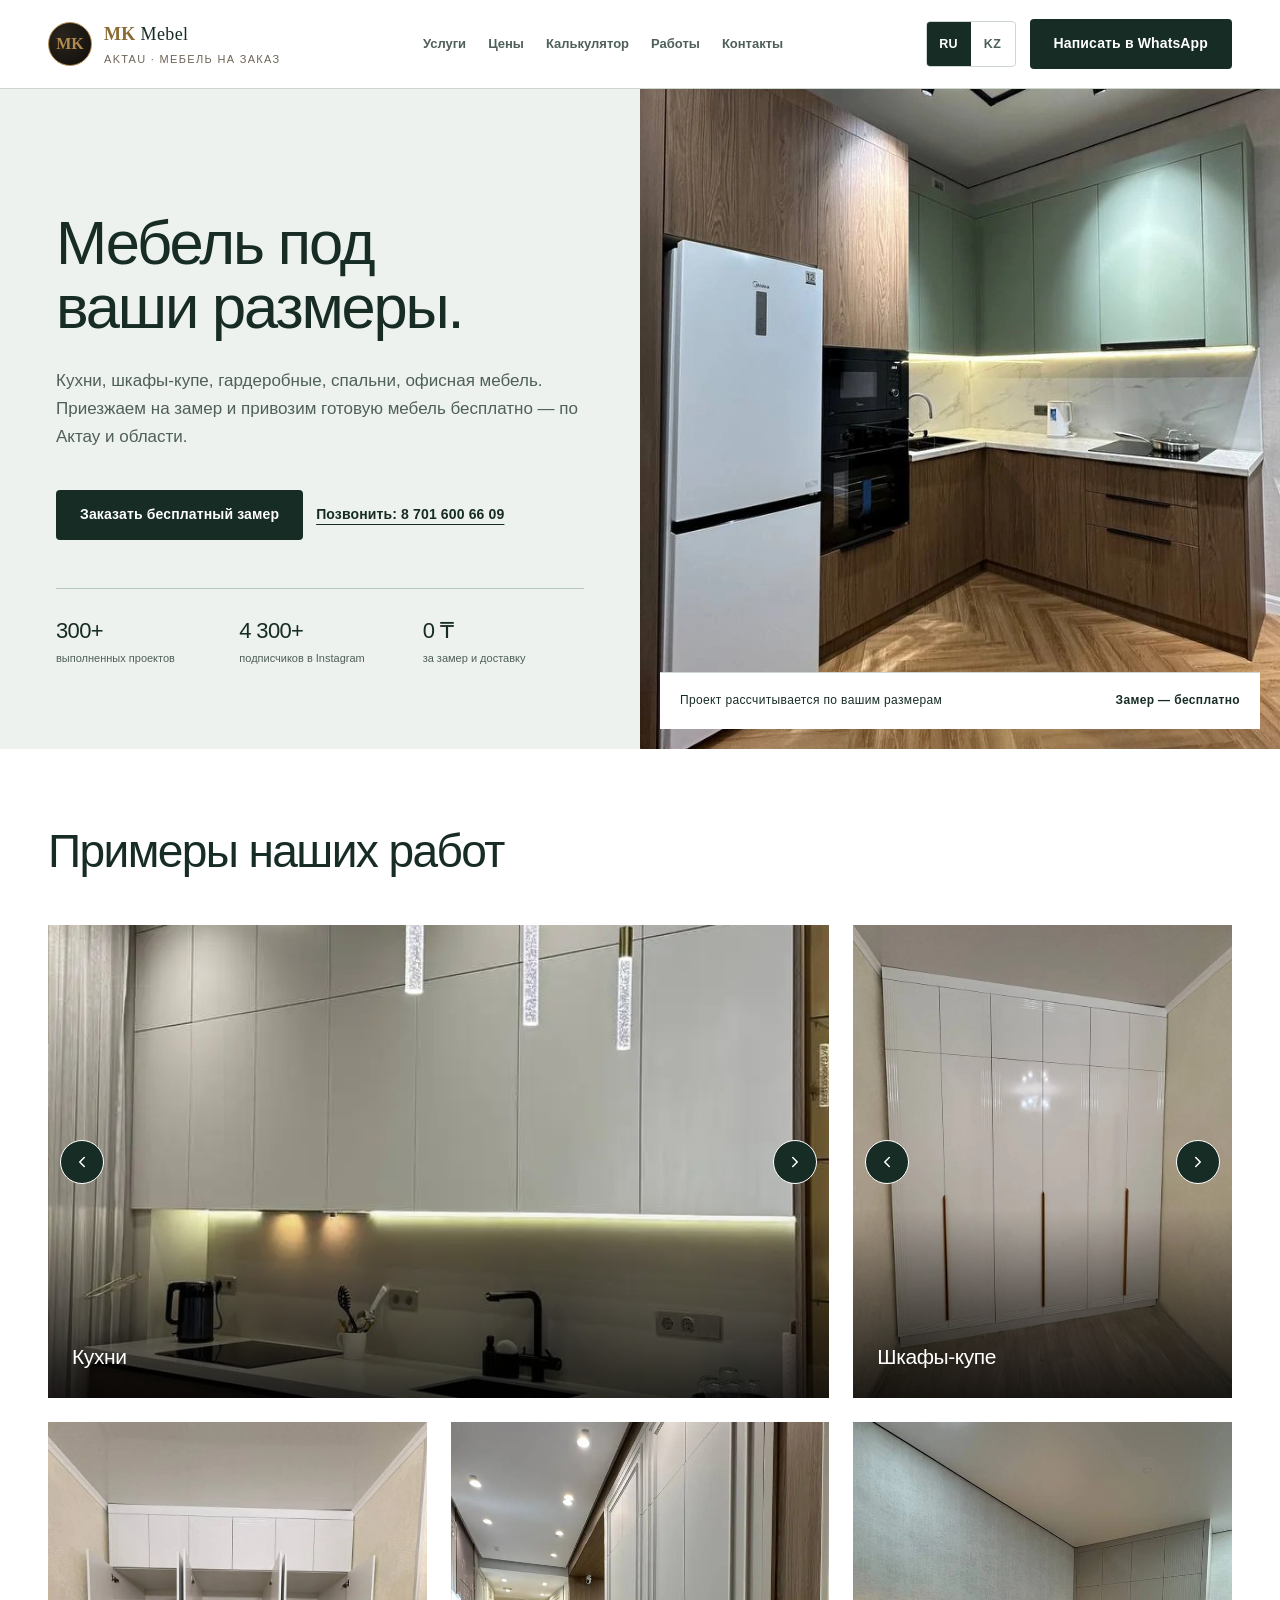
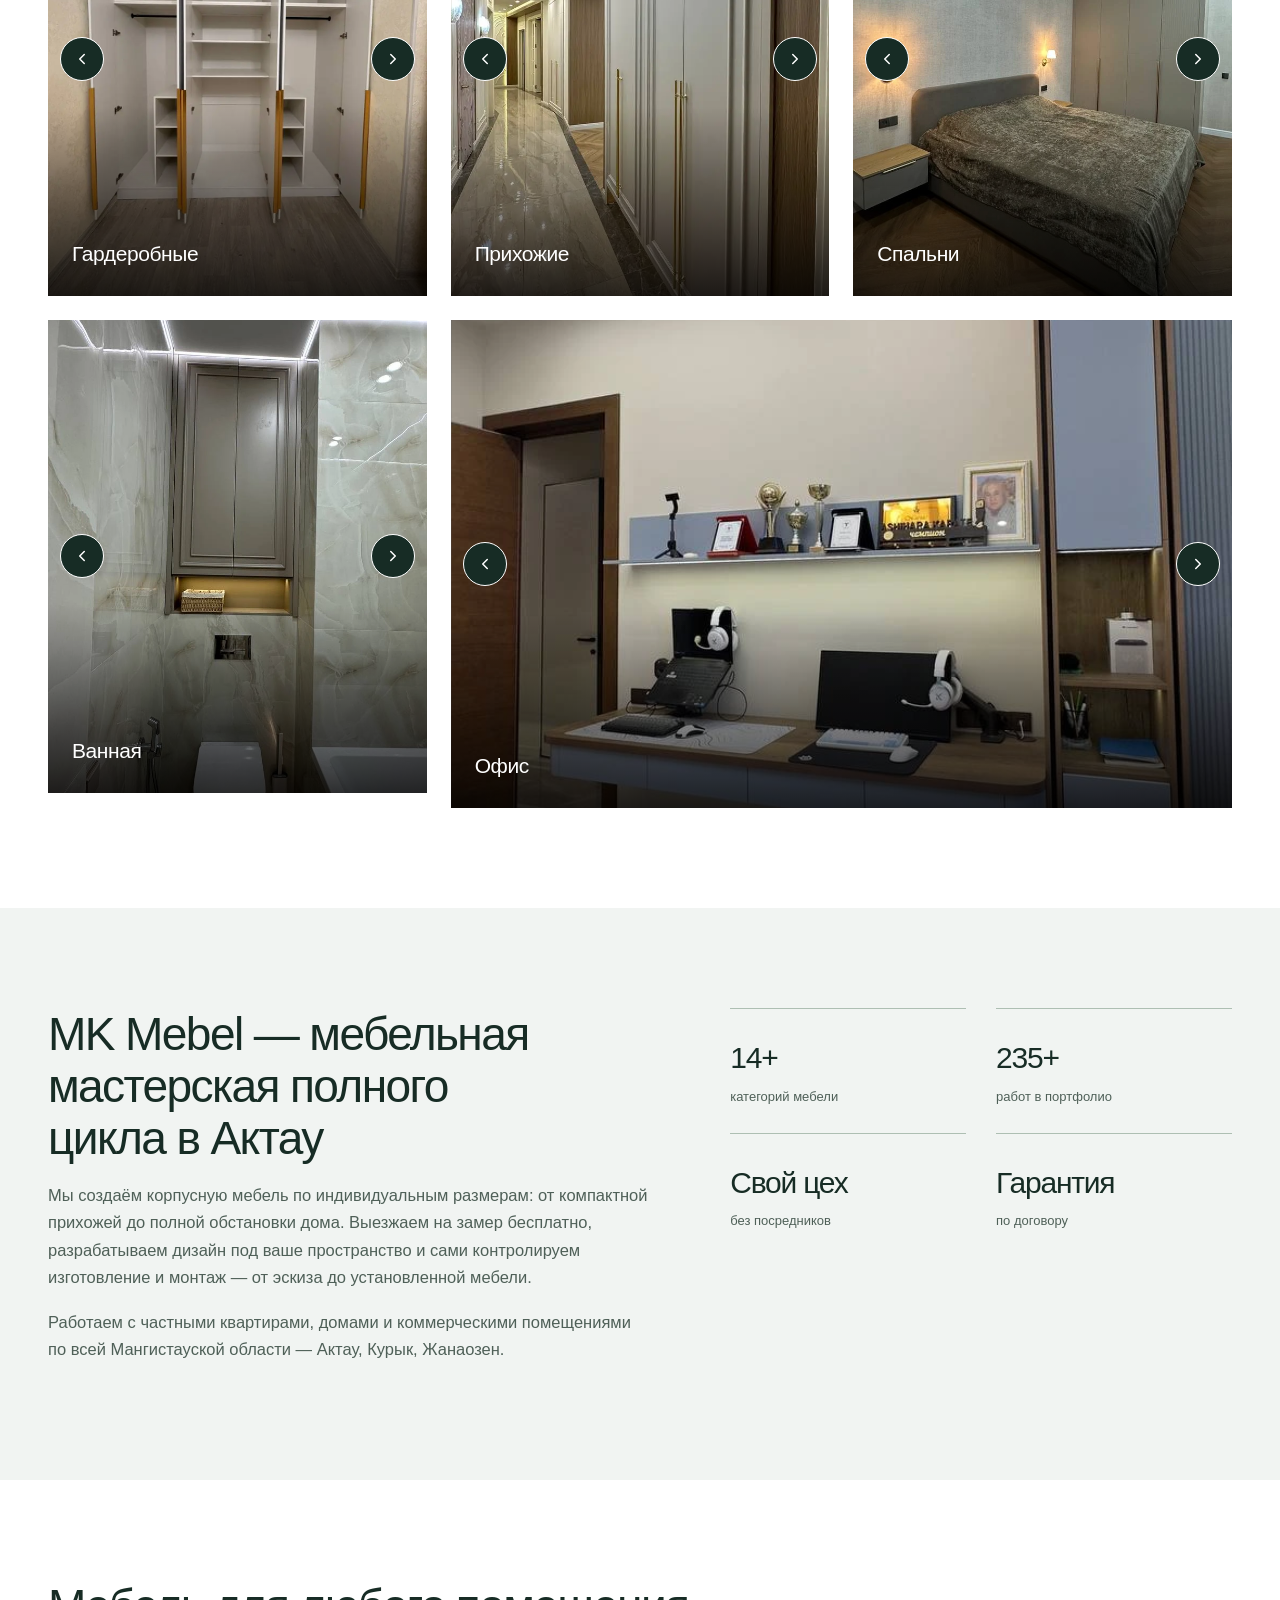
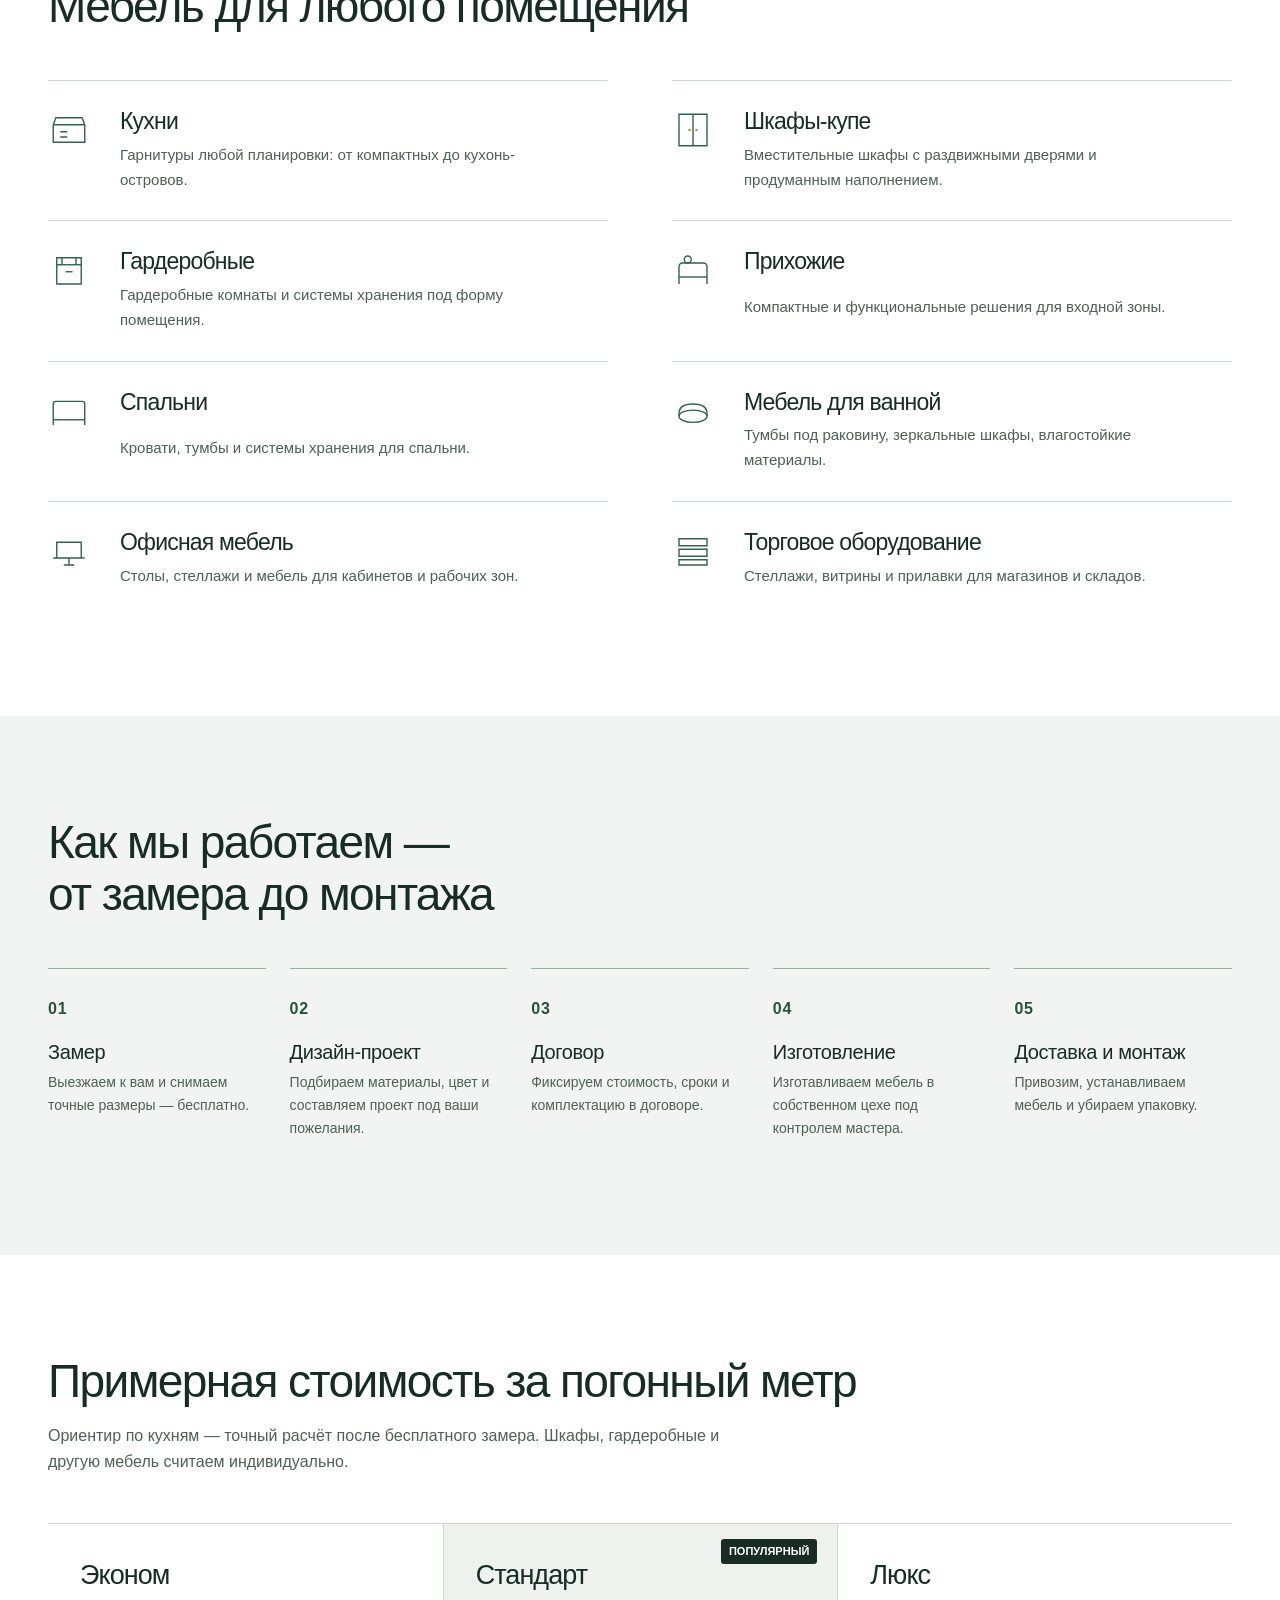
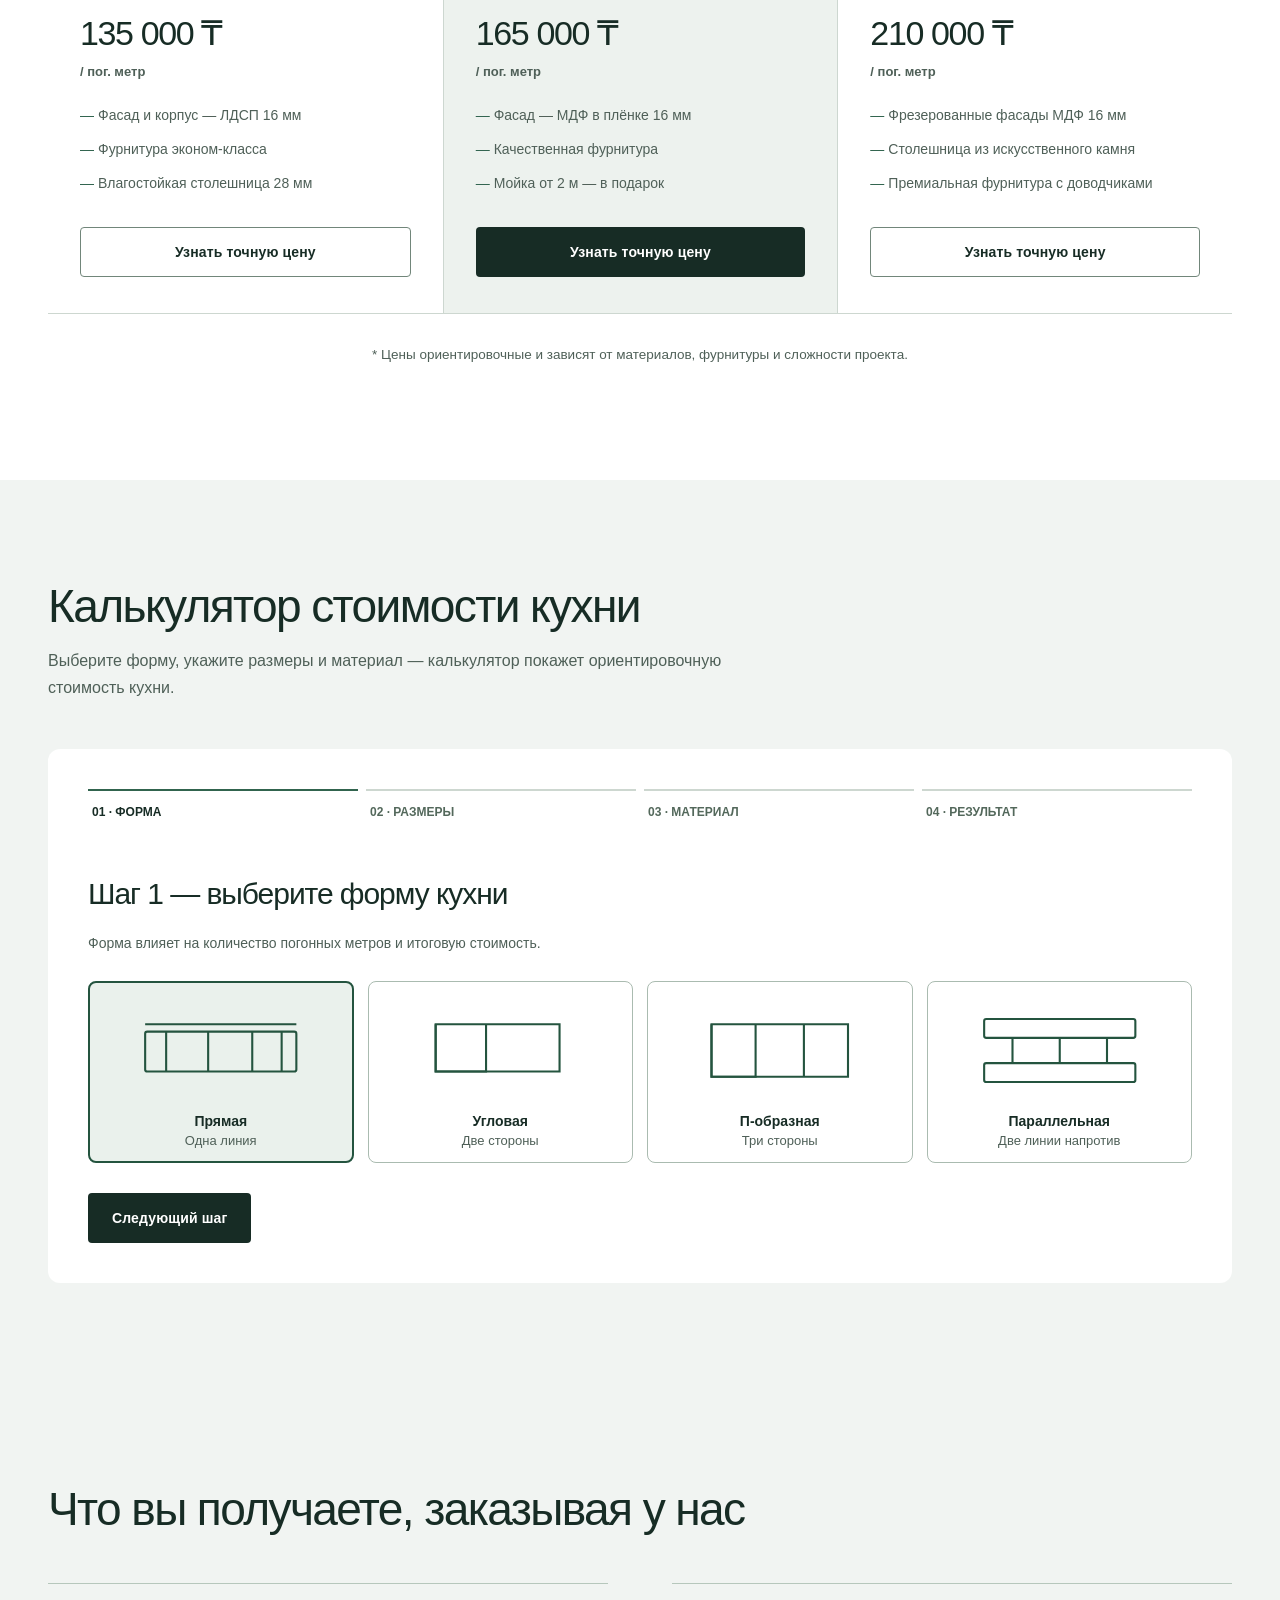
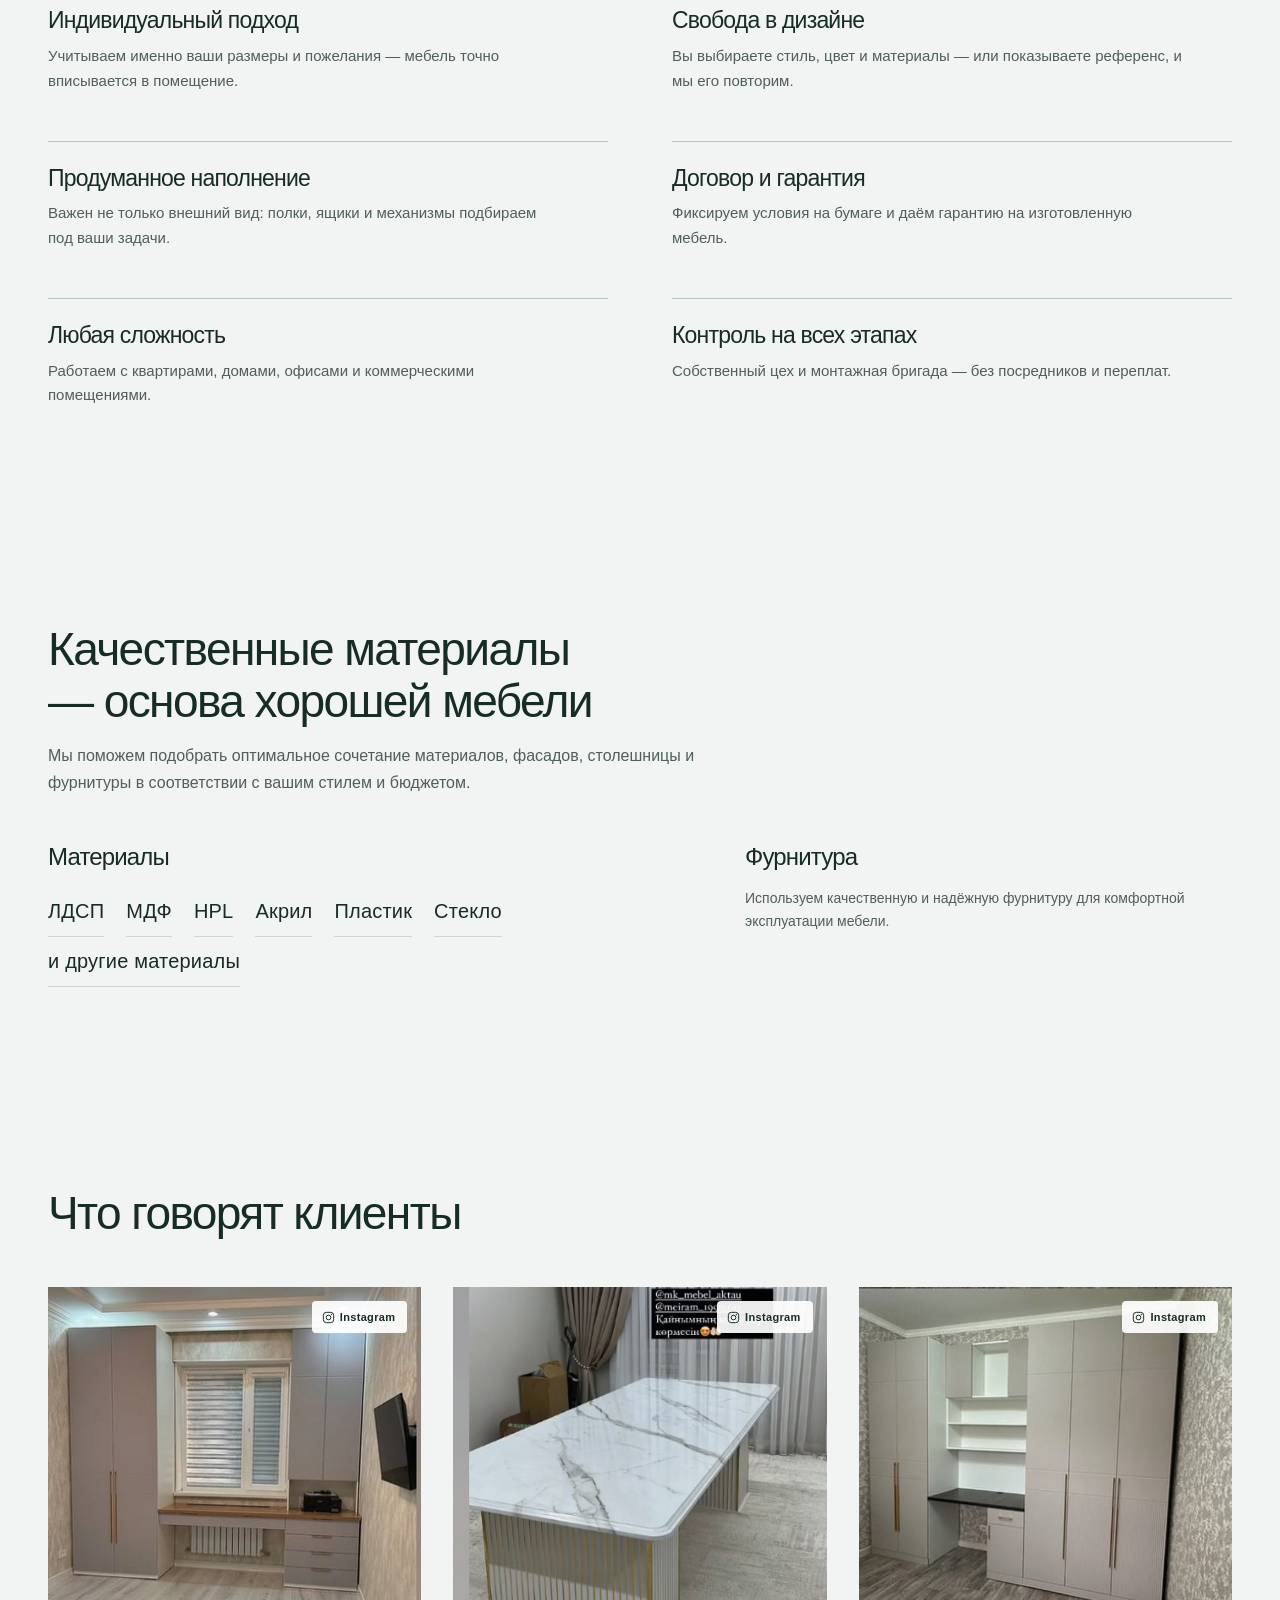
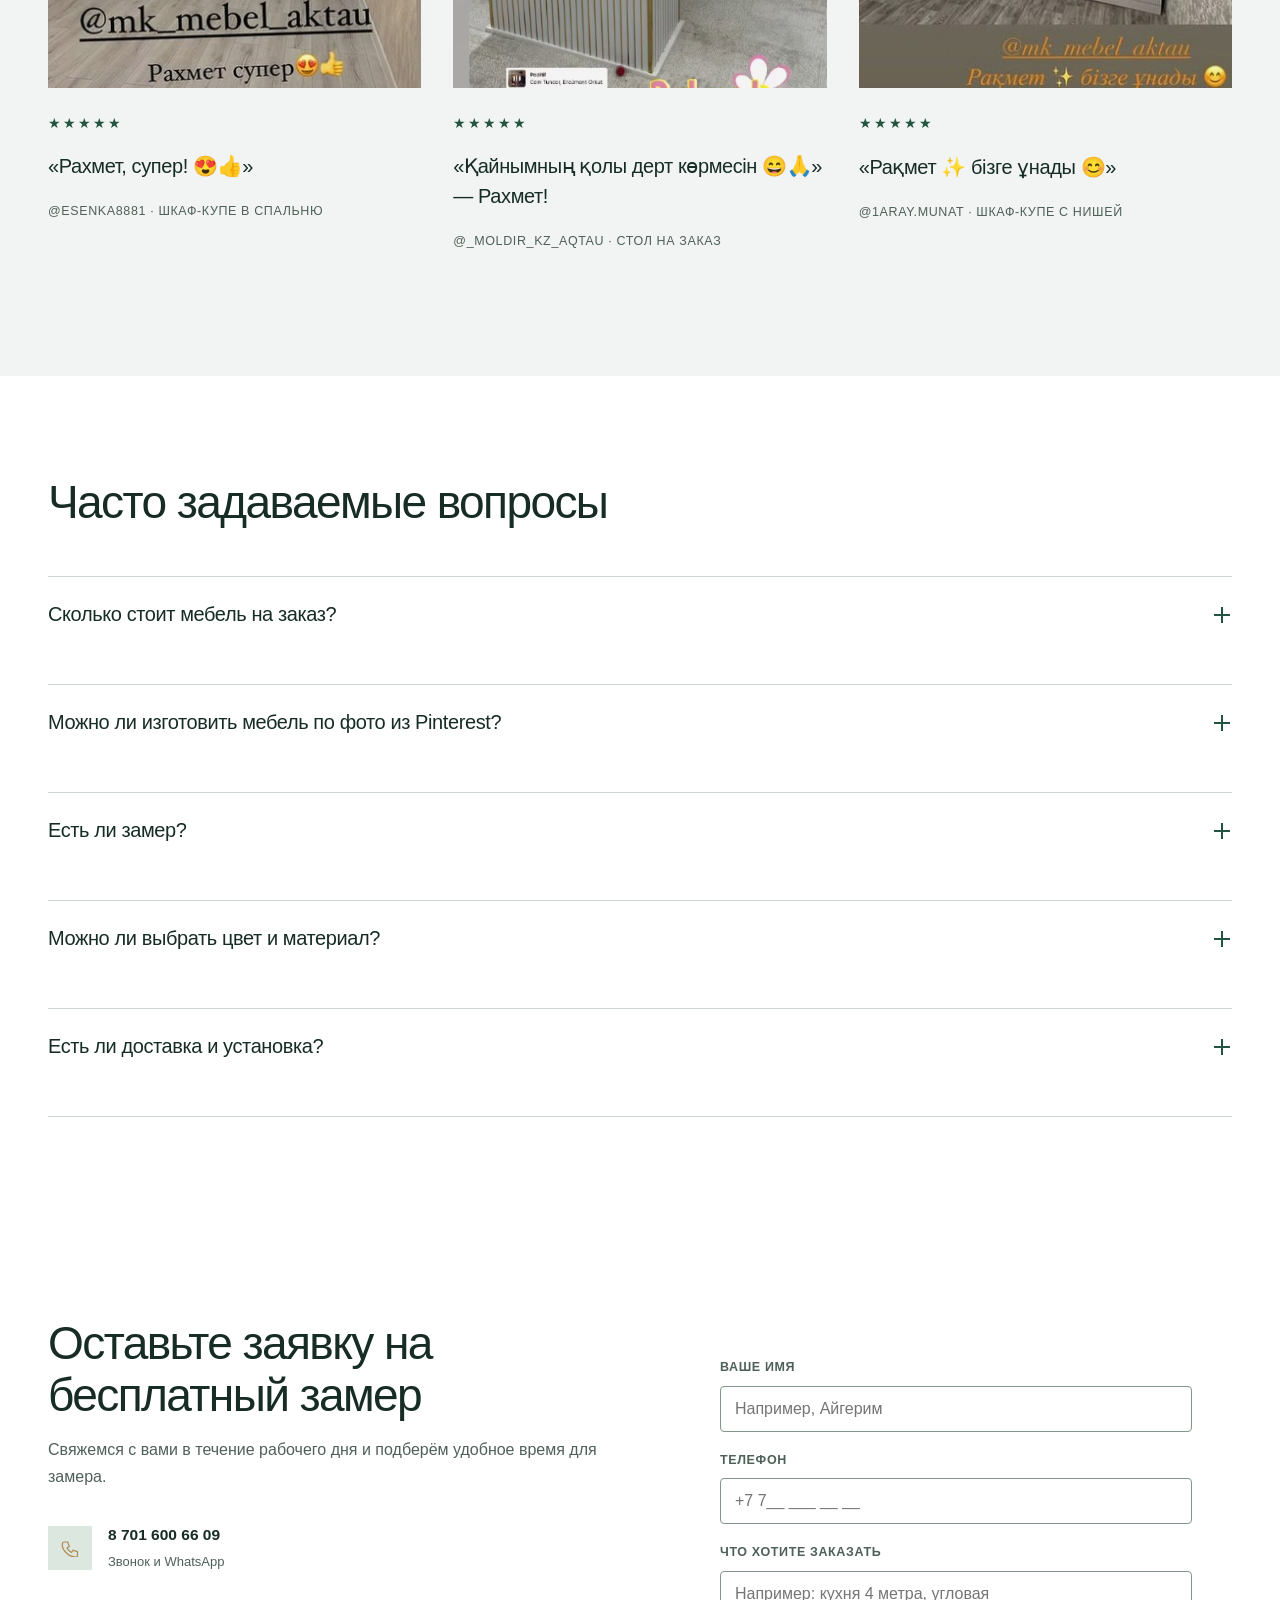
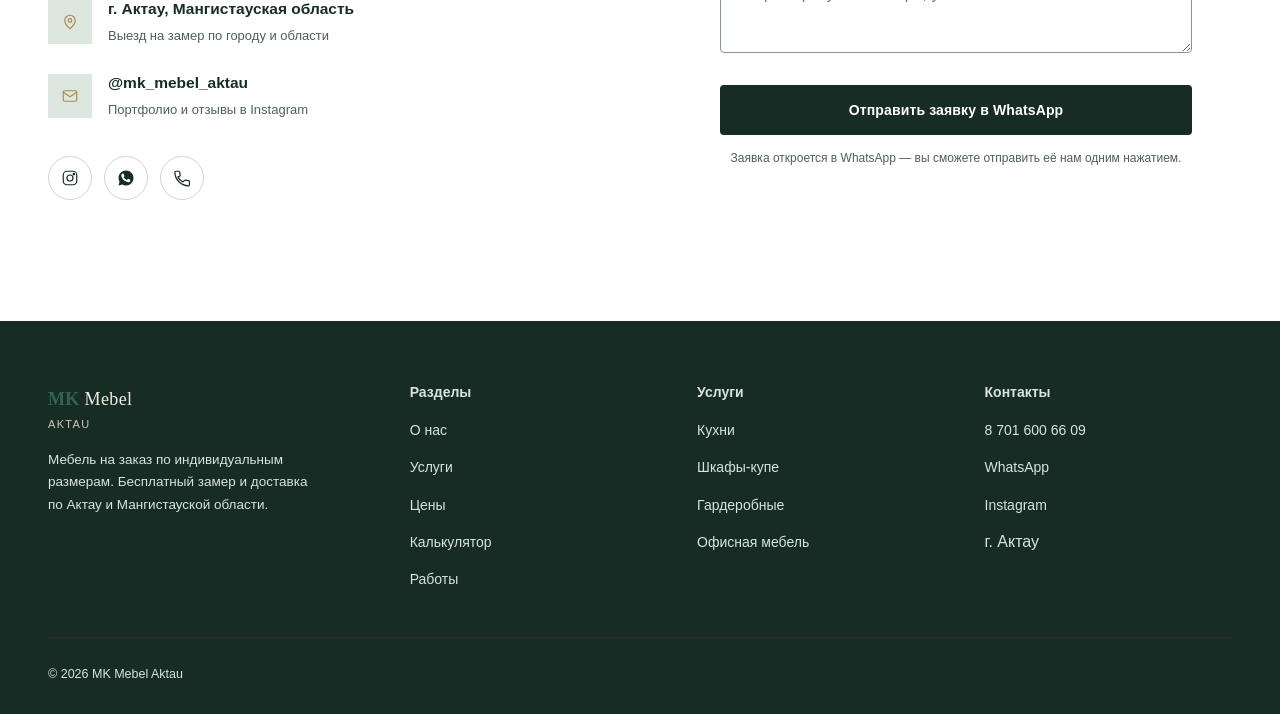
==== commit 52de3aec: "Изменил мобильную версию сайта" ====
--- a/index.html
+++ b/index.html
@@ -4,7 +4,7 @@
 <head>
   <link rel="icon" type="image/png" href="images/pfp.png">
   <meta charset="UTF-8">
-  <meta name="viewport" content="width=device-width, initial-scale=1.0">
+  <meta name="viewport" content="width=device-width, initial-scale=1.0, viewport-fit=cover">
   <meta http-equiv="X-UA-Compatible" content="IE=edge">
   <meta name="referrer" content="strict-origin-when-cross-origin">
   <meta http-equiv="Content-Security-Policy"
@@ -21,7 +21,7 @@
   <link
     href="https://fonts.googleapis.com/css2?family=Fraunces:wght@400;600&family=Golos+Text:wght@400;500;600;700;800&display=swap"
     rel="stylesheet">
-  <link rel="stylesheet" href="styles.css">
+  <link rel="stylesheet" href="styles.css?v=20261124-mobile">
 </head>
 
 <body>
@@ -62,7 +62,7 @@
     </div>
   </header>
 
-  <div class="mobile-menu" id="mobileMenu">
+  <div class="mobile-menu" id="mobileMenu" role="dialog" aria-modal="true" aria-label="Меню" inert>
     <div class="mobile-menu-top">
       <div class="brand">
         <div class="brand-mark">MK</div>
@@ -75,6 +75,7 @@
       <a href="#services" class="i18n" data-ru="Услуги" data-kz="Қызметтер">Услуги</a>
       <a href="#process" class="i18n" data-ru="Как мы работаем" data-kz="Жұмыс тәртібі">Как мы работаем</a>
       <a href="#pricing" class="i18n" data-ru="Цены" data-kz="Бағалар">Цены</a>
+      <a href="#calculator" class="i18n" data-ru="Калькулятор" data-kz="Калькулятор">Калькулятор</a>
       <a href="#materials" class="i18n" data-ru="Материалы" data-kz="Материалдар">Материалы</a>
       <a href="#portfolio" class="i18n" data-ru="Работы" data-kz="Жұмыстар">Работы</a>
       <a href="#faq" class="i18n" data-ru="Вопросы" data-kz="Сұрақтар">Вопросы</a>
@@ -1095,7 +1096,7 @@
     </div>
   </footer>
 
-  <script src="script.js" defer></script>
+  <script src="script.js?v=20261124-mobile" defer></script>
 </body>
 
 </html>
--- a/styles.css
+++ b/styles.css
@@ -2055,3 +2055,92 @@
 .brand-sub{font-size:11px;letter-spacing:.12em;color:#6f6558}
 footer .brand-name{color:#f3ede0}footer .brand-name b{color:#b08a4e}footer .brand-sub{color:#cfc6b8}
 @media(max-width:480px){.brand-mark{width:38px;height:38px;flex-basis:38px;font-size:14px}}
+
+/* Mobile usability: touch targets, readable controls and safe screen edges. */
+.mobile-menu {
+  visibility: hidden;
+  transition: transform .35s ease, visibility .35s;
+  overscroll-behavior-y: contain;
+  padding-top: max(20px, env(safe-area-inset-top));
+  padding-right: max(20px, env(safe-area-inset-right));
+  padding-bottom: max(24px, env(safe-area-inset-bottom));
+  padding-left: max(20px, env(safe-area-inset-left));
+}
+.mobile-menu.open { visibility: visible; }
+.mobile-menu-top { flex-shrink: 0; margin-bottom: 20px; }
+.mobile-close { flex-shrink: 0; min-width: 44px; min-height: 44px; }
+.mobile-links a { min-height: 48px; padding-block: 10px; }
+body.menu-open { position: fixed; width: 100%; }
+.lang-switch button { min-width: 44px; min-height: 44px; }
+.calc-field input, .calc-field select { font-size: 16px; min-height: 48px; }
+#kitchenCalculator { scroll-margin-top: 12px; }
+.calc-shape, .calc-material, .calc-result-grid > *, .calc-row > * { min-width: 0; }
+.calc-row { flex-wrap: wrap; gap: 4px 16px; }
+.calc-row b { margin-left: auto; }
+
+@media (max-width: 800px) {
+  html { scroll-padding-top: calc(92px + env(safe-area-inset-top)); }
+  header { padding-top: env(safe-area-inset-top); }
+  .wrap {
+    padding-left: max(24px, env(safe-area-inset-left));
+    padding-right: max(24px, env(safe-area-inset-right));
+  }
+  footer { padding-bottom: max(30px, env(safe-area-inset-bottom)); }
+}
+
+@media (max-width: 520px) {
+  .wrap {
+    padding-left: max(20px, env(safe-area-inset-left));
+    padding-right: max(20px, env(safe-area-inset-right));
+  }
+  .nav { gap: 6px; }
+  .nav .brand { gap: 8px; }
+  .nav-right { gap: 4px; }
+  .nav .lang-switch button { padding-inline: 6px; }
+  .hero .wrap { padding: 0; }
+  .hero .wrap > div:first-child {
+    padding-left: max(20px, env(safe-area-inset-left));
+    padding-right: max(20px, env(safe-area-inset-right));
+  }
+  .hero h1 { font-size: clamp(36px, 10vw, 44px); }
+  .hero-cta { flex-direction: column; }
+  .hero-cta .btn { width: 100%; }
+  .trust-item span { font-size: 12px; line-height: 1.45; }
+  .hero-art-caption { font-size: 13px; }
+  .hero-art {
+    height: clamp(300px, 90vw, 380px);
+    min-height: 0;
+    max-height: 60svh;
+  }
+  .hero-photo { object-position: center 55%; }
+  .section-head.center { margin-bottom: 28px; }
+  .portfolio-grid { grid-template-columns: 1fr; gap: 20px; }
+  .p-tile, .p-tile:first-child { grid-column: auto; aspect-ratio: 4/5; min-height: 0; }
+  .p-tile span { font-size: 21px; }
+  .p-arrow.prev { left: 12px; }
+  .p-arrow.next { right: 12px; }
+  .calc-nav { flex-direction: column; gap: 10px; }
+  .calc-nav .btn { width: 100%; min-width: 0; }
+  .calc-shape { padding-inline: 8px; }
+  .calc-shape.selected { padding-inline: 7px; }
+  .calc-shape-name { overflow-wrap: anywhere; }
+  .calc-total { padding: 24px 16px; }
+  .calc-total-value { font-size: clamp(28px, 8.8vw, 44px); overflow-wrap: anywhere; }
+  .calc-bar-row { grid-template-columns: 64px minmax(0, 1fr) 80px; gap: 6px; }
+  .calc-step-sub, .calc-hint { font-size: 15px; }
+  .form-note, .field-error, .calc-error { font-size: 14px; }
+  .footer-col a { display: inline-flex; align-items: center; min-height: 44px; }
+  .footer-col ul { gap: 0; }
+}
+
+@media (max-width: 360px) {
+  .nav.wrap { padding-inline: 12px; }
+  .nav .brand { gap: 6px; }
+  .calc-shapes { grid-template-columns: 1fr; }
+  .rev-card { grid-template-columns: 1fr; gap: 16px; }
+  .rev-photo { aspect-ratio: 4/3; }
+}
+
+@media (hover: none) {
+  .calc-shape:hover, .calc-material:hover { transform: none; }
+}
